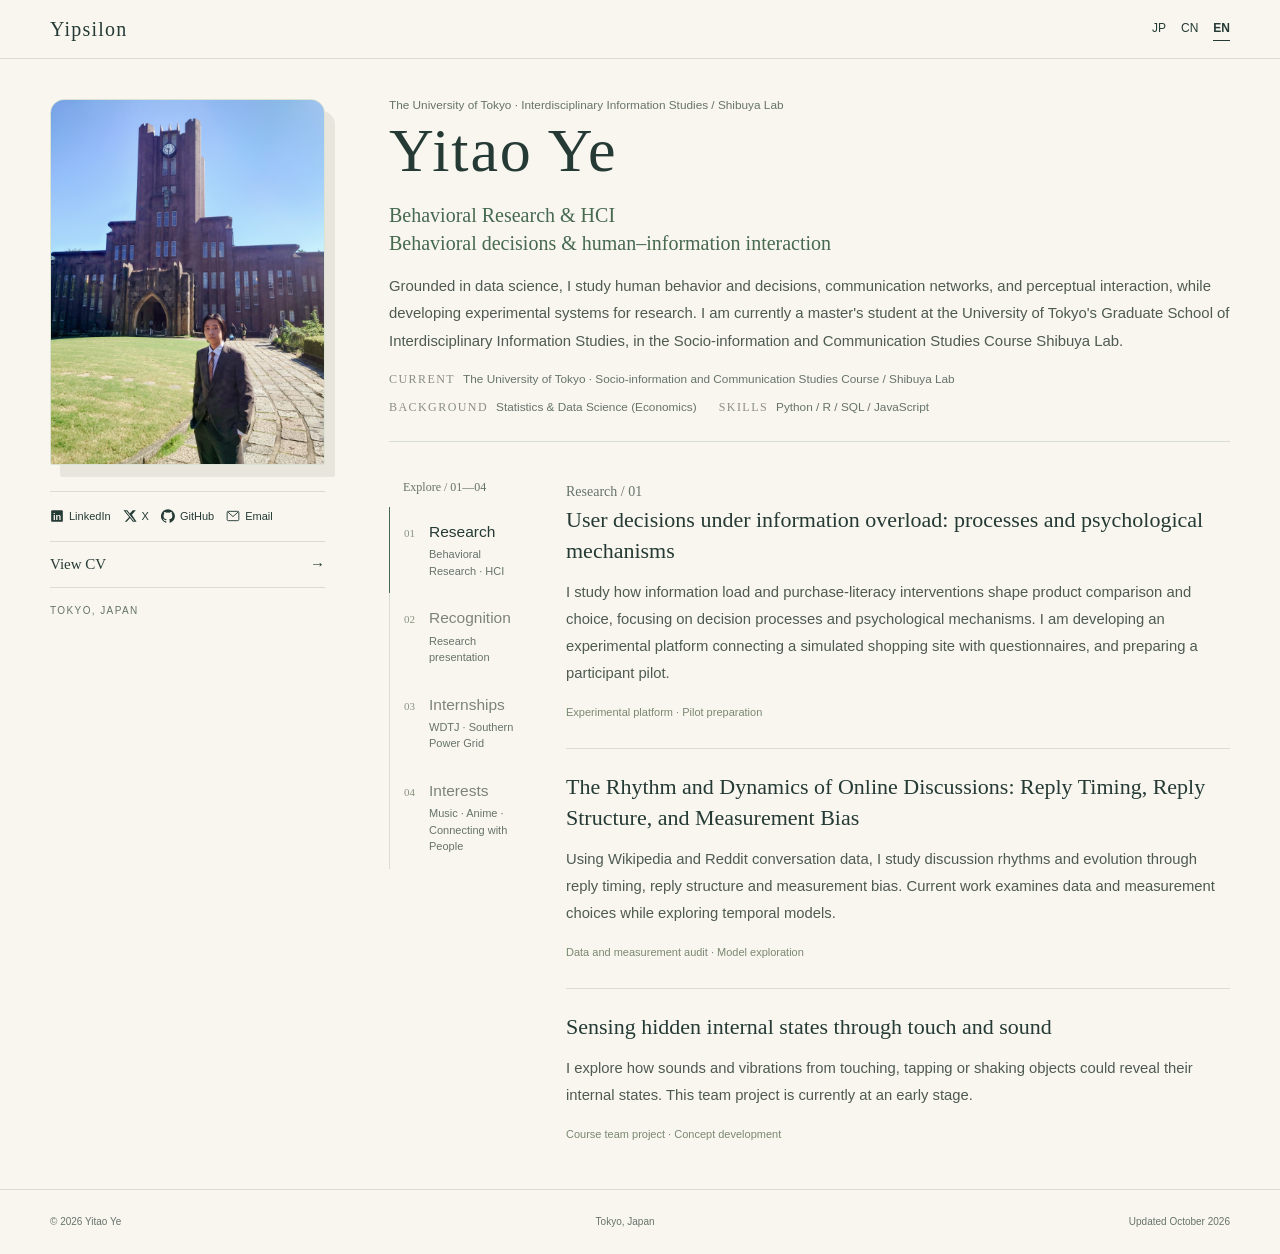
==== en/index.html @ 1a4f1b8d "Publish multilingual personal homepage and web CV" ====
<!doctype html>
<html lang="en"><head><meta charset="utf-8"><meta name="viewport" content="width=device-width,initial-scale=1"><title>Yitao Ye | The University of Tokyo | Behavioral Research &amp; HCI</title><meta name="description" content="Yitao Ye is a graduate student at the University of Tokyo, studying behavior and decisions, communication networks, and perceptual interaction through data science and experimental systems."><meta name="theme-color" content="#f8f6ef"><meta property="og:title" content="Yitao Ye | The University of Tokyo | Behavioral Research &amp; HCI"><meta property="og:description" content="Yitao Ye is a graduate student at the University of Tokyo, studying behavior and decisions, communication networks, and perceptual interaction through data science and experimental systems."><meta property="og:type" content="website"><link rel="icon" href="../favicon.svg" type="image/svg+xml"><link rel="stylesheet" href="../styles.css"><link rel="alternate" hreflang="ja" href="../ja/"><link rel="alternate" hreflang="zh-CN" href="../zh/"><link rel="alternate" hreflang="en" href="../en/"></head><body><a class="skip" href="#main">Skip to content</a><header><div class="wrap topbar"><a class="brand" aria-label="Yipsilon" href="./">Yipsilon</a><nav class="nav" aria-label="Navigation"><a href="#research">Research</a><a href="#experience">Experience</a><a href="#about">About</a><a href="#contact">Contact</a></nav><nav class="langs" aria-label="Language"><a href="../ja/" lang="ja" data-language="ja">JP</a><a href="../zh/" lang="zh-CN" data-language="zh">CN</a><a href="../en/" lang="en" data-language="en" aria-current="page">EN</a></nav></div></header><main id="main" class="wrap profile-layout">
      <aside class="profile-side"><div class="profile-art profile-photo"><a href="../portrait.jpg"><img src="../portrait.jpg" alt="Portrait of Yitao Ye" width="3024" height="4032" fetchpriority="high"></a></div><div class="social-links" id="contact"><a href="https://www.linkedin.com/in/yitao-ye-24138a41a/" aria-label="LinkedIn" target="_blank" rel="noopener noreferrer"><svg viewBox="0 0 24 24" aria-hidden="true"><rect x="2" y="2" width="20" height="20" rx="2" fill="currentColor"/><text x="5" y="18" fill="var(--paper)" font-family="Arial,sans-serif" font-weight="700" font-size="16">in</text></svg><span>LinkedIn</span></a><a href="https://x.com/Yipsilon2887" aria-label="X" target="_blank" rel="noopener noreferrer"><svg viewBox="0 0 24 24" aria-hidden="true"><path fill="currentColor" d="M18.9 2H22l-6.8 7.8L23.2 22h-6.3l-4.9-6.5L6.3 22H3.2l7.3-8.4L.8 2h6.5l4.4 5.8L16.8 2h2.1ZM17.8 20h1.8L6.3 4H4.4l13.4 16Z"/></svg><span>X</span></a><a href="https://github.com/yipsilon2887" aria-label="GitHub" target="_blank" rel="noopener noreferrer"><svg viewBox="0 0 24 24" aria-hidden="true"><path fill="currentColor" d="M12 .3a12 12 0 0 0-3.8 23.4c.6.1.8-.3.8-.6v-2.3c-3.4.7-4.1-1.4-4.1-1.4-.5-1.4-1.3-1.8-1.3-1.8-1.1-.7.1-.7.1-.7 1.2.1 1.8 1.3 1.8 1.3 1 1.8 2.8 1.3 3.5 1 .1-.8.4-1.3.8-1.6-2.7-.3-5.5-1.4-5.5-6a4.7 4.7 0 0 1 1.2-3.2c-.1-.3-.5-1.6.1-3.2 0 0 1-.3 3.3 1.2a11.4 11.4 0 0 1 6 0c2.3-1.5 3.3-1.2 3.3-1.2.6 1.6.2 2.9.1 3.2a4.7 4.7 0 0 1 1.2 3.2c0 4.6-2.8 5.7-5.5 6 .4.4.8 1.1.8 2.2v3.3c0 .3.2.7.8.6A12 12 0 0 0 12 .3Z"/></svg><span>GitHub</span></a><a href="mailto:yipsilon2887@outlook.com" aria-label="Email"><svg viewBox="0 0 24 24" aria-hidden="true"><g fill="none" stroke="currentColor" stroke-width="1.6" stroke-linejoin="round"><rect x="2" y="4" width="20" height="16" rx="2"/><path d="m3 5 9 8 9-8"/></g></svg><span>Email</span></a></div><a class="side-cv" href="cv/">View CV <span aria-hidden="true">&#8594;</span></a><p class="location">TOKYO, JAPAN</p></aside>
      <div class="profile-main"><section class="intro"><p class="affiliation">The University of Tokyo · Interdisciplinary Information Studies / Shibuya Lab</p><h1 aria-label="Yitao Ye">Yitao Ye</h1><h2>Behavioral Research &amp; HCI<br>Behavioral decisions &amp; human–information interaction</h2><p class="bio">Grounded in data science, I study human behavior and decisions, communication networks, and perceptual interaction, while developing experimental systems for research. I am currently a master&#x27;s student at the University of Tokyo&#x27;s Graduate School of Interdisciplinary Information Studies, in the Socio-information and Communication Studies Course Shibuya Lab.</p><div class="identity-strip"><div><span class="label">CURRENT</span><p>The University of Tokyo · Socio-information and Communication Studies Course / Shibuya Lab</p></div><div><span class="label">BACKGROUND</span><p>Statistics &amp; Data Science (Economics)</p></div><div><span class="label">SKILLS</span><p>Python / R / SQL / JavaScript</p></div></div></section>
      <div class="topic-layout"><nav class="topic-nav" aria-label="Explore / 01—04"><p>Explore / 01—04</p><div role="tablist" aria-label="Explore / 01—04"><a role="tab" id="tab-research" aria-controls="research" aria-selected="true" href="#research"><span class="tab-no">01</span><span><strong>Research</strong><small>Behavioral Research · HCI</small></span></a><a role="tab" id="tab-recognition" aria-controls="recognition" aria-selected="false" href="#recognition"><span class="tab-no">02</span><span><strong>Recognition</strong><small>Research presentation</small></span></a><a role="tab" id="tab-experience" aria-controls="experience" aria-selected="false" href="#experience"><span class="tab-no">03</span><span><strong>Internships</strong><small>WDTJ · Southern Power Grid</small></span></a><a role="tab" id="tab-about" aria-controls="about" aria-selected="false" href="#about"><span class="tab-no">04</span><span><strong>Interests</strong><small>Music · Anime · Connecting with People</small></span></a></div></nav><div class="panels">
      <section class="topic-panel" id="research" role="tabpanel" aria-labelledby="tab-research"><span class="eyebrow">Research / 01</span><article class="project" id="web-track"><h3>User decisions under information overload: processes and psychological mechanisms</h3><p>I study how information load and purchase-literacy interventions shape product comparison and choice, focusing on decision processes and psychological mechanisms. I am developing an experimental platform connecting a simulated shopping site with questionnaires, and preparing a participant pilot.</p><span class="status">Experimental platform · Pilot preparation</span></article><article class="project" id="sociophysics"><h3>The Rhythm and Dynamics of Online Discussions: Reply Timing, Reply Structure, and Measurement Bias</h3><p>Using Wikipedia and Reddit conversation data, I study discussion rhythms and evolution through reply timing, reply structure and measurement bias. Current work examines data and measurement choices while exploring temporal models.</p><span class="status">Data and measurement audit · Model exploration</span></article><article class="project" id="human-augmentation"><h3>Sensing hidden internal states through touch and sound</h3><p>I explore how sounds and vibrations from touching, tapping or shaking objects could reveal their internal states. This team project is currently at an early stage.</p><span class="status">Course team project · Concept development</span></article></section>
      <section class="topic-panel" id="recognition" role="tabpanel" aria-labelledby="tab-recognition"><span class="eyebrow">Presentation &amp; recognition / 02</span><h2>13 September 2026 · 社会情報学会 Research Presentation Excellence Award</h2><p>Oral presentation: “Information overload and purchase literacy in online shopping environments: a review of prior research focusing on attention allocation.”</p></section>
      <section class="topic-panel" id="experience" role="tabpanel" aria-labelledby="tab-experience"><span class="eyebrow">Internships / 03</span><h2>Internships</h2><article class="internship"><span class="date">2026.08</span><div><h3>Western Digital Technologies Japan</h3><p>Five-day internship · Software course</p></div></article><article class="internship"><span class="date">2024.10 — 2025.01</span><div><h3>China Southern Power Grid</h3><p>Data Analyst Intern</p></div></article></section>
      <section class="topic-panel" id="about" role="tabpanel" aria-labelledby="tab-about"><span class="eyebrow">Interests / 04</span><h2>Music, anime culture &amp; everyday exploration</h2><ul><li>Music: Showa-era popular songs, J-pop, City pop and anime songs (Anisong)</li><li>Artists: Hikaru Utada, Nana Mizuki, LiSA, Yukari Tamura, Yuki Nakashima, Inori Minase, Eir Aoi, May&#x27;n, East Of Eden and BanG Dream!</li><li>Other interests: digital gadgets, anime, games, robot, voice actors, information-rich</li><li>Everyday activities: anime pilgrimages, stamp rallies and anime-related events</li><li>Skills: swimming (China&#x27;s national Level 3 athlete standard) and calligraphy</li><li>Clubs: UTokyo Reading Drama Club; former vice president of Jinan University Japanese Culture Club</li><li>Languages: Mandarin &amp; Cantonese (native) / Japanese JLPT N1 / English CEFR B2</li></ul></section>
      </div></div></div>
    </main><footer><div class="wrap footer-inner"><span>&copy; 2026 Yitao Ye</span><span>Tokyo, Japan</span><span>Updated October 2026</span></div></footer><script type="application/json" id="language-pages">{"ja/":"\u003c!doctype html>\n\u003chtml lang=\"ja\">\u003chead>\u003cmeta charset=\"utf-8\">\u003cmeta name=\"viewport\" content=\"width=device-width,initial-scale=1\">\u003ctitle>叶毅陶 | 東京大学 | 行動研究・HCI\u003c/title>\u003cmeta name=\"description\" content=\"叶毅陶の個人サイト。東京大学大学院で、データサイエンスを基盤に行動・意思決定、コミュニケーションのネットワーク、知覚とインタラクションを研究しています。\">\u003cmeta name=\"theme-color\" content=\"#f8f6ef\">\u003cmeta property=\"og:title\" content=\"叶毅陶 | 東京大学 | 行動研究・HCI\">\u003cmeta property=\"og:description\" content=\"叶毅陶の個人サイト。東京大学大学院で、データサイエンスを基盤に行動・意思決定、コミュニケーションのネットワーク、知覚とインタラクションを研究しています。\">\u003cmeta property=\"og:type\" content=\"website\">\u003clink rel=\"icon\" href=\"../favicon.svg\" type=\"image/svg+xml\">\u003clink rel=\"stylesheet\" href=\"../styles.css\">\u003clink rel=\"alternate\" hreflang=\"ja\" href=\"../ja/\">\u003clink rel=\"alternate\" hreflang=\"zh-CN\" href=\"../zh/\">\u003clink rel=\"alternate\" hreflang=\"en\" href=\"../en/\">\u003c/head>\u003cbody>\u003ca class=\"skip\" href=\"#main\">本文へ\u003c/a>\u003cheader>\u003cdiv class=\"wrap topbar\">\u003ca class=\"brand\" aria-label=\"イプシロン\" href=\"./\">イプシロン\u003c/a>\u003cnav class=\"nav\" aria-label=\"Navigation\">\u003ca href=\"#research\">研究\u003c/a>\u003ca href=\"#experience\">経験\u003c/a>\u003ca href=\"#about\">私について\u003c/a>\u003ca href=\"#contact\">連絡\u003c/a>\u003c/nav>\u003cnav class=\"langs\" aria-label=\"Language\">\u003ca href=\"../ja/\" lang=\"ja\" data-language=\"ja\" aria-current=\"page\">JP\u003c/a>\u003ca href=\"../zh/\" lang=\"zh-CN\" data-language=\"zh\">CN\u003c/a>\u003ca href=\"../en/\" lang=\"en\" data-language=\"en\">EN\u003c/a>\u003c/nav>\u003c/div>\u003c/header>\u003cmain id=\"main\" class=\"wrap profile-layout\">\n      \u003caside class=\"profile-side\">\u003cdiv class=\"profile-art profile-photo\">\u003ca href=\"../portrait.jpg\">\u003cimg src=\"../portrait.jpg\" alt=\"叶毅陶の写真\" width=\"3024\" height=\"4032\" fetchpriority=\"high\">\u003c/a>\u003c/div>\u003cdiv class=\"social-links\" id=\"contact\">\u003ca href=\"https://www.linkedin.com/in/yitao-ye-24138a41a/\" aria-label=\"LinkedIn\" target=\"_blank\" rel=\"noopener noreferrer\">\u003csvg viewBox=\"0 0 24 24\" aria-hidden=\"true\">\u003crect x=\"2\" y=\"2\" width=\"20\" height=\"20\" rx=\"2\" fill=\"currentColor\"/>\u003ctext x=\"5\" y=\"18\" fill=\"var(--paper)\" font-family=\"Arial,sans-serif\" font-weight=\"700\" font-size=\"16\">in\u003c/text>\u003c/svg>\u003cspan>LinkedIn\u003c/span>\u003c/a>\u003ca href=\"https://x.com/Yipsilon2887\" aria-label=\"X\" target=\"_blank\" rel=\"noopener noreferrer\">\u003csvg viewBox=\"0 0 24 24\" aria-hidden=\"true\">\u003cpath fill=\"currentColor\" d=\"M18.9 2H22l-6.8 7.8L23.2 22h-6.3l-4.9-6.5L6.3 22H3.2l7.3-8.4L.8 2h6.5l4.4 5.8L16.8 2h2.1ZM17.8 20h1.8L6.3 4H4.4l13.4 16Z\"/>\u003c/svg>\u003cspan>X\u003c/span>\u003c/a>\u003ca href=\"https://github.com/yipsilon2887\" aria-label=\"GitHub\" target=\"_blank\" rel=\"noopener noreferrer\">\u003csvg viewBox=\"0 0 24 24\" aria-hidden=\"true\">\u003cpath fill=\"currentColor\" d=\"M12 .3a12 12 0 0 0-3.8 23.4c.6.1.8-.3.8-.6v-2.3c-3.4.7-4.1-1.4-4.1-1.4-.5-1.4-1.3-1.8-1.3-1.8-1.1-.7.1-.7.1-.7 1.2.1 1.8 1.3 1.8 1.3 1 1.8 2.8 1.3 3.5 1 .1-.8.4-1.3.8-1.6-2.7-.3-5.5-1.4-5.5-6a4.7 4.7 0 0 1 1.2-3.2c-.1-.3-.5-1.6.1-3.2 0 0 1-.3 3.3 1.2a11.4 11.4 0 0 1 6 0c2.3-1.5 3.3-1.2 3.3-1.2.6 1.6.2 2.9.1 3.2a4.7 4.7 0 0 1 1.2 3.2c0 4.6-2.8 5.7-5.5 6 .4.4.8 1.1.8 2.2v3.3c0 .3.2.7.8.6A12 12 0 0 0 12 .3Z\"/>\u003c/svg>\u003cspan>GitHub\u003c/span>\u003c/a>\u003ca href=\"mailto:yipsilon2887@outlook.com\" aria-label=\"メール\">\u003csvg viewBox=\"0 0 24 24\" aria-hidden=\"true\">\u003cg fill=\"none\" stroke=\"currentColor\" stroke-width=\"1.6\" stroke-linejoin=\"round\">\u003crect x=\"2\" y=\"4\" width=\"20\" height=\"16\" rx=\"2\"/>\u003cpath d=\"m3 5 9 8 9-8\"/>\u003c/g>\u003c/svg>\u003cspan>メール\u003c/span>\u003c/a>\u003c/div>\u003ca class=\"side-cv\" href=\"cv/\">経歴を見る \u003cspan aria-hidden=\"true\">&#8594;\u003c/span>\u003c/a>\u003cp class=\"location\">TOKYO, JAPAN\u003c/p>\u003c/aside>\n      \u003cdiv class=\"profile-main\">\u003csection class=\"intro\">\u003cp class=\"affiliation\">東京大学 学際情報学専攻 / 澁谷研究室\u003c/p>\u003ch1 aria-label=\"叶毅陶\">\u003cspan>叶\u003c/span>\u003cspan class=\"name-given\">毅陶\u003c/span>\u003c/h1>\u003ch2>行動研究・HCI\u003cbr>意思決定・人と情報のインタラクション\u003c/h2>\u003cp class=\"bio\">データサイエンスを基盤に、人の行動と意思決定、コミュニケーションのネットワーク、知覚とインタラクションを研究し、実験システムの開発にも取り組んでいます。現在は東京大学大学院学際情報学府の修士課程で、社会情報学コース・澁谷研究室に所属しています。\u003c/p>\u003cdiv class=\"identity-strip\">\u003cdiv>\u003cspan class=\"label\">現在\u003c/span>\u003cp>東京大学大学院 · 社会情報学コース / 澁谷研究室\u003c/p>\u003c/div>\u003cdiv>\u003cspan class=\"label\">専門\u003c/span>\u003cp>統計・データサイエンス（経済分野）\u003c/p>\u003c/div>\u003cdiv>\u003cspan class=\"label\">スキル\u003c/span>\u003cp>Python / R / SQL / JavaScript\u003c/p>\u003c/div>\u003c/div>\u003c/section>\n      \u003cdiv class=\"topic-layout\">\u003cnav class=\"topic-nav\" aria-label=\"主な内容 / 01—04\">\u003cp>主な内容 / 01—04\u003c/p>\u003cdiv role=\"tablist\" aria-label=\"主な内容 / 01—04\">\u003ca role=\"tab\" id=\"tab-research\" aria-controls=\"research\" aria-selected=\"true\" href=\"#research\">\u003cspan class=\"tab-no\">01\u003c/span>\u003cspan>\u003cstrong>研究\u003c/strong>\u003csmall>行動研究・HCI\u003c/small>\u003c/span>\u003c/a>\u003ca role=\"tab\" id=\"tab-recognition\" aria-controls=\"recognition\" aria-selected=\"false\" href=\"#recognition\">\u003cspan class=\"tab-no\">02\u003c/span>\u003cspan>\u003cstrong>発表・受賞\u003c/strong>\u003csmall>社会情報学会\u003c/small>\u003c/span>\u003c/a>\u003ca role=\"tab\" id=\"tab-experience\" aria-controls=\"experience\" aria-selected=\"false\" href=\"#experience\">\u003cspan class=\"tab-no\">03\u003c/span>\u003cspan>\u003cstrong>インターン\u003c/strong>\u003csmall>WDTJ・南方電網\u003c/small>\u003c/span>\u003c/a>\u003ca role=\"tab\" id=\"tab-about\" aria-controls=\"about\" aria-selected=\"false\" href=\"#about\">\u003cspan class=\"tab-no\">04\u003c/span>\u003cspan>\u003cstrong>趣味・関心\u003c/strong>\u003csmall>音楽・アニメ・人とのつながり\u003c/small>\u003c/span>\u003c/a>\u003c/div>\u003c/nav>\u003cdiv class=\"panels\">\n      \u003csection class=\"topic-panel\" id=\"research\" role=\"tabpanel\" aria-labelledby=\"tab-research\">\u003cspan class=\"eyebrow\">研究 / 01\u003c/span>\u003carticle class=\"project\" id=\"web-track\">\u003ch3>情報過負荷下のユーザーの意思決定と心理メカニズム\u003c/h3>\u003cp>情報量と購買リテラシーへの介入が、商品の比較・選択にどう関わるかを、意思決定過程と心理メカニズムに着目して研究しています。模擬ECサイトと質問紙をつないだ実験環境を開発し、パイロット実験を準備中です。\u003c/p>\u003cspan class=\"status\">実験システム構築・パイロット準備\u003c/span>\u003c/article>\u003carticle class=\"project\" id=\"sociophysics\">\u003ch3>オンライン議論のリズムと展開：返信時間・構造・測定バイアス\u003c/h3>\u003cp>WikipediaやRedditの対話データを用い、返信タイミング、返信構造、測定バイアスからオンライン議論のリズムと展開を調べています。データと測定方法を検証しながら、時間モデルを探索しています。\u003c/p>\u003cspan class=\"status\">データ・測定検証／モデル探索\u003c/span>\u003c/article>\u003carticle class=\"project\" id=\"human-augmentation\">\u003ch3>触覚と聴覚で捉える、見えない内部状態\u003c/h3>\u003cp>触れる、たたく、揺らすことで生じる音や振動から、物体の内部状態を知覚する方法を考えています。チームプロジェクトとして、現在は初期段階にあります。\u003c/p>\u003cspan class=\"status\">授業プロジェクト・構想段階\u003c/span>\u003c/article>\u003c/section>\n      \u003csection class=\"topic-panel\" id=\"recognition\" role=\"tabpanel\" aria-labelledby=\"tab-recognition\">\u003cspan class=\"eyebrow\">発表・受賞 / 02\u003c/span>\u003ch2>2026年9月13日 · 社会情報学会 研究発表優秀賞\u003c/h2>\u003cp>「オンライン購買環境における情報過負荷と購買識別力：注意配分過程に着目した先行研究レビュー」— 口頭発表\u003c/p>\u003c/section>\n      \u003csection class=\"topic-panel\" id=\"experience\" role=\"tabpanel\" aria-labelledby=\"tab-experience\">\u003cspan class=\"eyebrow\">インターンシップ / 03\u003c/span>\u003ch2>インターンシップ\u003c/h2>\u003carticle class=\"internship\">\u003cspan class=\"date\">2026.08\u003c/span>\u003cdiv>\u003ch3>Western Digital Technologies Japan\u003c/h3>\u003cp>5日間インターンシップ · ソフトウェアコース\u003c/p>\u003c/div>\u003c/article>\u003carticle class=\"internship\">\u003cspan class=\"date\">2024.10 — 2025.01\u003c/span>\u003cdiv>\u003ch3>中国南方電網\u003c/h3>\u003cp>データ分析インターン\u003c/p>\u003c/div>\u003c/article>\u003c/section>\n      \u003csection class=\"topic-panel\" id=\"about\" role=\"tabpanel\" aria-labelledby=\"tab-about\">\u003cspan class=\"eyebrow\">趣味・関心 / 04\u003c/span>\u003ch2>音楽・サブカルチャー・日々の探索\u003c/h2>\u003cul>\u003cli>好きな音楽：昭和歌謡、J-POP、City Pop、アニソン\u003c/li>\u003cli>アーティスト：宇多田ヒカル、水樹奈々、LiSA、田村ゆかり、中島由貴、水瀬いのり、藍井エイル、May&#x27;n、East Of Eden、BanG Dream!\u003c/li>\u003cli>その他の関心：ガジェット、アニメ、ゲーム、ロボット、声優、情報強者、ニュース\u003c/li>\u003cli>日々の楽しみ：聖地巡礼、スタンプラリー、アニメ関連イベント\u003c/li>\u003cli>特技：水泳（泳力検定1級相当）、書道\u003c/li>\u003cli>サークル：東京大学朗読劇研究会 ／ 暨南大学日本語サークル 元副会長\u003c/li>\u003cli>語学：中国語・広東語（母語）／ 日本語 JLPT N1 ／ 英語 CEFR B2\u003c/li>\u003c/ul>\u003c/section>\n      \u003c/div>\u003c/div>\u003c/div>\n    \u003c/main>\u003cfooter>\u003cdiv class=\"wrap footer-inner\">\u003cspan>&copy; 2026 叶毅陶\u003c/span>\u003cspan>Tokyo, Japan\u003c/span>\u003cspan>更新：2026年10月\u003c/span>\u003c/div>\u003c/footer>\u003cscript src=\"../site.js\" defer>\u003c/script>\u003c/body>\u003c/html>","zh/":"\u003c!doctype html>\n\u003chtml lang=\"zh-CN\">\u003chead>\u003cmeta charset=\"utf-8\">\u003cmeta name=\"viewport\" content=\"width=device-width,initial-scale=1\">\u003ctitle>叶毅陶 | 东京大学 | 行为研究与HCI\u003c/title>\u003cmeta name=\"description\" content=\"叶毅陶的个人主页：东京大学研究生，以数据科学为基础，关注行为决策、交流网络与感知交互，兼具实验系统和软件开发经历。\">\u003cmeta name=\"theme-color\" content=\"#f8f6ef\">\u003cmeta property=\"og:title\" content=\"叶毅陶 | 东京大学 | 行为研究与HCI\">\u003cmeta property=\"og:description\" content=\"叶毅陶的个人主页：东京大学研究生，以数据科学为基础，关注行为决策、交流网络与感知交互，兼具实验系统和软件开发经历。\">\u003cmeta property=\"og:type\" content=\"website\">\u003clink rel=\"icon\" href=\"../favicon.svg\" type=\"image/svg+xml\">\u003clink rel=\"stylesheet\" href=\"../styles.css\">\u003clink rel=\"alternate\" hreflang=\"ja\" href=\"../ja/\">\u003clink rel=\"alternate\" hreflang=\"zh-CN\" href=\"../zh/\">\u003clink rel=\"alternate\" hreflang=\"en\" href=\"../en/\">\u003c/head>\u003cbody>\u003ca class=\"skip\" href=\"#main\">跳至正文\u003c/a>\u003cheader>\u003cdiv class=\"wrap topbar\">\u003ca class=\"brand\" aria-label=\"Yipsilon\" href=\"./\">Yipsilon\u003c/a>\u003cnav class=\"nav\" aria-label=\"Navigation\">\u003ca href=\"#research\">研究\u003c/a>\u003ca href=\"#experience\">经历\u003c/a>\u003ca href=\"#about\">关于我\u003c/a>\u003ca href=\"#contact\">联系\u003c/a>\u003c/nav>\u003cnav class=\"langs\" aria-label=\"Language\">\u003ca href=\"../ja/\" lang=\"ja\" data-language=\"ja\">JP\u003c/a>\u003ca href=\"../zh/\" lang=\"zh-CN\" data-language=\"zh\" aria-current=\"page\">CN\u003c/a>\u003ca href=\"../en/\" lang=\"en\" data-language=\"en\">EN\u003c/a>\u003c/nav>\u003c/div>\u003c/header>\u003cmain id=\"main\" class=\"wrap profile-layout\">\n      \u003caside class=\"profile-side\">\u003cdiv class=\"profile-art profile-photo\">\u003ca href=\"../portrait.jpg\">\u003cimg src=\"../portrait.jpg\" alt=\"叶毅陶的照片\" width=\"3024\" height=\"4032\" fetchpriority=\"high\">\u003c/a>\u003c/div>\u003cdiv class=\"social-links\" id=\"contact\">\u003ca href=\"https://www.linkedin.com/in/yitao-ye-24138a41a/\" aria-label=\"LinkedIn\" target=\"_blank\" rel=\"noopener noreferrer\">\u003csvg viewBox=\"0 0 24 24\" aria-hidden=\"true\">\u003crect x=\"2\" y=\"2\" width=\"20\" height=\"20\" rx=\"2\" fill=\"currentColor\"/>\u003ctext x=\"5\" y=\"18\" fill=\"var(--paper)\" font-family=\"Arial,sans-serif\" font-weight=\"700\" font-size=\"16\">in\u003c/text>\u003c/svg>\u003cspan>LinkedIn\u003c/span>\u003c/a>\u003ca href=\"https://x.com/Yipsilon2887\" aria-label=\"X\" target=\"_blank\" rel=\"noopener noreferrer\">\u003csvg viewBox=\"0 0 24 24\" aria-hidden=\"true\">\u003cpath fill=\"currentColor\" d=\"M18.9 2H22l-6.8 7.8L23.2 22h-6.3l-4.9-6.5L6.3 22H3.2l7.3-8.4L.8 2h6.5l4.4 5.8L16.8 2h2.1ZM17.8 20h1.8L6.3 4H4.4l13.4 16Z\"/>\u003c/svg>\u003cspan>X\u003c/span>\u003c/a>\u003ca href=\"https://github.com/yipsilon2887\" aria-label=\"GitHub\" target=\"_blank\" rel=\"noopener noreferrer\">\u003csvg viewBox=\"0 0 24 24\" aria-hidden=\"true\">\u003cpath fill=\"currentColor\" d=\"M12 .3a12 12 0 0 0-3.8 23.4c.6.1.8-.3.8-.6v-2.3c-3.4.7-4.1-1.4-4.1-1.4-.5-1.4-1.3-1.8-1.3-1.8-1.1-.7.1-.7.1-.7 1.2.1 1.8 1.3 1.8 1.3 1 1.8 2.8 1.3 3.5 1 .1-.8.4-1.3.8-1.6-2.7-.3-5.5-1.4-5.5-6a4.7 4.7 0 0 1 1.2-3.2c-.1-.3-.5-1.6.1-3.2 0 0 1-.3 3.3 1.2a11.4 11.4 0 0 1 6 0c2.3-1.5 3.3-1.2 3.3-1.2.6 1.6.2 2.9.1 3.2a4.7 4.7 0 0 1 1.2 3.2c0 4.6-2.8 5.7-5.5 6 .4.4.8 1.1.8 2.2v3.3c0 .3.2.7.8.6A12 12 0 0 0 12 .3Z\"/>\u003c/svg>\u003cspan>GitHub\u003c/span>\u003c/a>\u003ca href=\"mailto:yipsilon2887@outlook.com\" aria-label=\"邮箱\">\u003csvg viewBox=\"0 0 24 24\" aria-hidden=\"true\">\u003cg fill=\"none\" stroke=\"currentColor\" stroke-width=\"1.6\" stroke-linejoin=\"round\">\u003crect x=\"2\" y=\"4\" width=\"20\" height=\"16\" rx=\"2\"/>\u003cpath d=\"m3 5 9 8 9-8\"/>\u003c/g>\u003c/svg>\u003cspan>邮箱\u003c/span>\u003c/a>\u003c/div>\u003ca class=\"side-cv\" href=\"cv/\">查看履历 \u003cspan aria-hidden=\"true\">&#8594;\u003c/span>\u003c/a>\u003cp class=\"location\">TOKYO, JAPAN\u003c/p>\u003c/aside>\n      \u003cdiv class=\"profile-main\">\u003csection class=\"intro\">\u003cp class=\"affiliation\">东京大学 学际情报学专攻 / 澁谷研究室\u003c/p>\u003ch1 aria-label=\"叶毅陶\">\u003cspan>叶\u003c/span>\u003cspan class=\"name-given\">毅陶\u003c/span>\u003c/h1>\u003ch2>行为研究・HCI\u003cbr>行为决策&amp;人与信息的交互\u003c/h2>\u003cp class=\"bio\">以数据科学为基础，关注人的行为与决策、交流网络及感知交互，并开发用于研究的实验系统。目前在东京大学大学院学际情报学府攻读硕士，所属社会情报学课程澁谷研究室。\u003c/p>\u003cdiv class=\"identity-strip\">\u003cdiv>\u003cspan class=\"label\">目前\u003c/span>\u003cp>东京大学大学院 · 社会情报学课程 / 澁谷研究室\u003c/p>\u003c/div>\u003cdiv>\u003cspan class=\"label\">背景\u003c/span>\u003cp>统计与数据科学（经济领域）\u003c/p>\u003c/div>\u003cdiv>\u003cspan class=\"label\">技能\u003c/span>\u003cp>Python / R / SQL / JavaScript\u003c/p>\u003c/div>\u003c/div>\u003c/section>\n      \u003cdiv class=\"topic-layout\">\u003cnav class=\"topic-nav\" aria-label=\"主要内容 / 01—04\">\u003cp>主要内容 / 01—04\u003c/p>\u003cdiv role=\"tablist\" aria-label=\"主要内容 / 01—04\">\u003ca role=\"tab\" id=\"tab-research\" aria-controls=\"research\" aria-selected=\"true\" href=\"#research\">\u003cspan class=\"tab-no\">01\u003c/span>\u003cspan>\u003cstrong>研究\u003c/strong>\u003csmall>行为研究・HCI\u003c/small>\u003c/span>\u003c/a>\u003ca role=\"tab\" id=\"tab-recognition\" aria-controls=\"recognition\" aria-selected=\"false\" href=\"#recognition\">\u003cspan class=\"tab-no\">02\u003c/span>\u003cspan>\u003cstrong>发表与荣誉\u003c/strong>\u003csmall>社会情報学会\u003c/small>\u003c/span>\u003c/a>\u003ca role=\"tab\" id=\"tab-experience\" aria-controls=\"experience\" aria-selected=\"false\" href=\"#experience\">\u003cspan class=\"tab-no\">03\u003c/span>\u003cspan>\u003cstrong>实习经历\u003c/strong>\u003csmall>西部数据・南方电网\u003c/small>\u003c/span>\u003c/a>\u003ca role=\"tab\" id=\"tab-about\" aria-controls=\"about\" aria-selected=\"false\" href=\"#about\">\u003cspan class=\"tab-no\">04\u003c/span>\u003cspan>\u003cstrong>兴趣爱好\u003c/strong>\u003csmall>音乐・动画・人与人的联系\u003c/small>\u003c/span>\u003c/a>\u003c/div>\u003c/nav>\u003cdiv class=\"panels\">\n      \u003csection class=\"topic-panel\" id=\"research\" role=\"tabpanel\" aria-labelledby=\"tab-research\">\u003cspan class=\"eyebrow\">研究 / 01\u003c/span>\u003carticle class=\"project\" id=\"web-track\">\u003ch3>信息过载下的用户决策：行为过程与心理机制\u003c/h3>\u003cp>研究信息量与购买素养干预如何影响商品比较和选择，关注决策过程及其心理机制。正在开发连接模拟电商与问卷的实验平台，并准备真人预实验。\u003c/p>\u003cspan class=\"status\">实验平台开发 · 预实验准备\u003c/span>\u003c/article>\u003carticle class=\"project\" id=\"sociophysics\">\u003ch3>网络讨论的互动节奏与演化：回复时间、回复结构及其测量偏差\u003c/h3>\u003cp>利用 Wikipedia 与 Reddit 对话数据，从回复时间、回复结构与测量偏差切入，研究网络讨论的互动节奏与演化。当前核查数据与测量方法，并探索时间模型。\u003c/p>\u003cspan class=\"status\">数据与测量核查 · 模型探索\u003c/span>\u003c/article>\u003carticle class=\"project\" id=\"human-augmentation\">\u003ch3>以触觉与听觉感知不可见的内部状态\u003c/h3>\u003cp>探索通过触摸、轻敲和摇晃产生的声音与振动感知物体内部状态。作为团队项目，目前处于初期阶段。\u003c/p>\u003cspan class=\"status\">课程团队项目 · 构想阶段\u003c/span>\u003c/article>\u003c/section>\n      \u003csection class=\"topic-panel\" id=\"recognition\" role=\"tabpanel\" aria-labelledby=\"tab-recognition\">\u003cspan class=\"eyebrow\">发表与荣誉 / 02\u003c/span>\u003ch2>2026年9月13日 · 社会情報学会「研究発表優秀賞」\u003c/h2>\u003cp>「オンライン購買環境における情報過負荷と購買識別力：注意配分過程に着目した先行研究レビュー」— 口头发表。\u003c/p>\u003c/section>\n      \u003csection class=\"topic-panel\" id=\"experience\" role=\"tabpanel\" aria-labelledby=\"tab-experience\">\u003cspan class=\"eyebrow\">实习经历 / 03\u003c/span>\u003ch2>实习经历\u003c/h2>\u003carticle class=\"internship\">\u003cspan class=\"date\">2026.08\u003c/span>\u003cdiv>\u003ch3>Western Digital Technologies Japan\u003c/h3>\u003cp>5日实习 · 软件方向\u003c/p>\u003c/div>\u003c/article>\u003carticle class=\"internship\">\u003cspan class=\"date\">2024.10 — 2025.01\u003c/span>\u003cdiv>\u003ch3>中国南方电网\u003c/h3>\u003cp>数据分析实习\u003c/p>\u003c/div>\u003c/article>\u003c/section>\n      \u003csection class=\"topic-panel\" id=\"about\" role=\"tabpanel\" aria-labelledby=\"tab-about\">\u003cspan class=\"eyebrow\">兴趣与日常 / 04\u003c/span>\u003ch2>音乐、二次元与日常探索\u003c/h2>\u003cul>\u003cli>音乐流派：昭和歌谣、J-pop、City pop、动画歌曲\u003c/li>\u003cli>音乐人：宇多田ヒカル、水樹奈々、LiSA、田村ゆかり、中島由貴、水瀬いのり、藍井エイル、May&#x27;n、East Of Eden、BanG Dream!\u003c/li>\u003cli>其他兴趣：数码设备、动画、游戏、机器人、声优，新闻，情报强者\u003c/li>\u003cli>日常活动：圣地巡礼、集章活动、动画相关活动\u003c/li>\u003cli>特长：游泳（中国国家三级运动员水平）、书法\u003c/li>\u003cli>社团：东京大学朗读剧研究会 ／ 暨南大学日语社前副会长\u003c/li>\u003cli>语言：普通话、粤语（母语）／ 日语 JLPT N1 ／ 英语 CEFR B2\u003c/li>\u003c/ul>\u003c/section>\n      \u003c/div>\u003c/div>\u003c/div>\n    \u003c/main>\u003cfooter>\u003cdiv class=\"wrap footer-inner\">\u003cspan>&copy; 2026 叶毅陶\u003c/span>\u003cspan>Tokyo, Japan\u003c/span>\u003cspan>更新于2026年10月\u003c/span>\u003c/div>\u003c/footer>\u003cscript src=\"../site.js\" defer>\u003c/script>\u003c/body>\u003c/html>","en/":"\u003c!doctype html>\n\u003chtml lang=\"en\">\u003chead>\u003cmeta charset=\"utf-8\">\u003cmeta name=\"viewport\" content=\"width=device-width,initial-scale=1\">\u003ctitle>Yitao Ye | The University of Tokyo | Behavioral Research &amp; HCI\u003c/title>\u003cmeta name=\"description\" content=\"Yitao Ye is a graduate student at the University of Tokyo, studying behavior and decisions, communication networks, and perceptual interaction through data science and experimental systems.\">\u003cmeta name=\"theme-color\" content=\"#f8f6ef\">\u003cmeta property=\"og:title\" content=\"Yitao Ye | The University of Tokyo | Behavioral Research &amp; HCI\">\u003cmeta property=\"og:description\" content=\"Yitao Ye is a graduate student at the University of Tokyo, studying behavior and decisions, communication networks, and perceptual interaction through data science and experimental systems.\">\u003cmeta property=\"og:type\" content=\"website\">\u003clink rel=\"icon\" href=\"../favicon.svg\" type=\"image/svg+xml\">\u003clink rel=\"stylesheet\" href=\"../styles.css\">\u003clink rel=\"alternate\" hreflang=\"ja\" href=\"../ja/\">\u003clink rel=\"alternate\" hreflang=\"zh-CN\" href=\"../zh/\">\u003clink rel=\"alternate\" hreflang=\"en\" href=\"../en/\">\u003c/head>\u003cbody>\u003ca class=\"skip\" href=\"#main\">Skip to content\u003c/a>\u003cheader>\u003cdiv class=\"wrap topbar\">\u003ca class=\"brand\" aria-label=\"Yipsilon\" href=\"./\">Yipsilon\u003c/a>\u003cnav class=\"nav\" aria-label=\"Navigation\">\u003ca href=\"#research\">Research\u003c/a>\u003ca href=\"#experience\">Experience\u003c/a>\u003ca href=\"#about\">About\u003c/a>\u003ca href=\"#contact\">Contact\u003c/a>\u003c/nav>\u003cnav class=\"langs\" aria-label=\"Language\">\u003ca href=\"../ja/\" lang=\"ja\" data-language=\"ja\">JP\u003c/a>\u003ca href=\"../zh/\" lang=\"zh-CN\" data-language=\"zh\">CN\u003c/a>\u003ca href=\"../en/\" lang=\"en\" data-language=\"en\" aria-current=\"page\">EN\u003c/a>\u003c/nav>\u003c/div>\u003c/header>\u003cmain id=\"main\" class=\"wrap profile-layout\">\n      \u003caside class=\"profile-side\">\u003cdiv class=\"profile-art profile-photo\">\u003ca href=\"../portrait.jpg\">\u003cimg src=\"../portrait.jpg\" alt=\"Portrait of Yitao Ye\" width=\"3024\" height=\"4032\" fetchpriority=\"high\">\u003c/a>\u003c/div>\u003cdiv class=\"social-links\" id=\"contact\">\u003ca href=\"https://www.linkedin.com/in/yitao-ye-24138a41a/\" aria-label=\"LinkedIn\" target=\"_blank\" rel=\"noopener noreferrer\">\u003csvg viewBox=\"0 0 24 24\" aria-hidden=\"true\">\u003crect x=\"2\" y=\"2\" width=\"20\" height=\"20\" rx=\"2\" fill=\"currentColor\"/>\u003ctext x=\"5\" y=\"18\" fill=\"var(--paper)\" font-family=\"Arial,sans-serif\" font-weight=\"700\" font-size=\"16\">in\u003c/text>\u003c/svg>\u003cspan>LinkedIn\u003c/span>\u003c/a>\u003ca href=\"https://x.com/Yipsilon2887\" aria-label=\"X\" target=\"_blank\" rel=\"noopener noreferrer\">\u003csvg viewBox=\"0 0 24 24\" aria-hidden=\"true\">\u003cpath fill=\"currentColor\" d=\"M18.9 2H22l-6.8 7.8L23.2 22h-6.3l-4.9-6.5L6.3 22H3.2l7.3-8.4L.8 2h6.5l4.4 5.8L16.8 2h2.1ZM17.8 20h1.8L6.3 4H4.4l13.4 16Z\"/>\u003c/svg>\u003cspan>X\u003c/span>\u003c/a>\u003ca href=\"https://github.com/yipsilon2887\" aria-label=\"GitHub\" target=\"_blank\" rel=\"noopener noreferrer\">\u003csvg viewBox=\"0 0 24 24\" aria-hidden=\"true\">\u003cpath fill=\"currentColor\" d=\"M12 .3a12 12 0 0 0-3.8 23.4c.6.1.8-.3.8-.6v-2.3c-3.4.7-4.1-1.4-4.1-1.4-.5-1.4-1.3-1.8-1.3-1.8-1.1-.7.1-.7.1-.7 1.2.1 1.8 1.3 1.8 1.3 1 1.8 2.8 1.3 3.5 1 .1-.8.4-1.3.8-1.6-2.7-.3-5.5-1.4-5.5-6a4.7 4.7 0 0 1 1.2-3.2c-.1-.3-.5-1.6.1-3.2 0 0 1-.3 3.3 1.2a11.4 11.4 0 0 1 6 0c2.3-1.5 3.3-1.2 3.3-1.2.6 1.6.2 2.9.1 3.2a4.7 4.7 0 0 1 1.2 3.2c0 4.6-2.8 5.7-5.5 6 .4.4.8 1.1.8 2.2v3.3c0 .3.2.7.8.6A12 12 0 0 0 12 .3Z\"/>\u003c/svg>\u003cspan>GitHub\u003c/span>\u003c/a>\u003ca href=\"mailto:yipsilon2887@outlook.com\" aria-label=\"Email\">\u003csvg viewBox=\"0 0 24 24\" aria-hidden=\"true\">\u003cg fill=\"none\" stroke=\"currentColor\" stroke-width=\"1.6\" stroke-linejoin=\"round\">\u003crect x=\"2\" y=\"4\" width=\"20\" height=\"16\" rx=\"2\"/>\u003cpath d=\"m3 5 9 8 9-8\"/>\u003c/g>\u003c/svg>\u003cspan>Email\u003c/span>\u003c/a>\u003c/div>\u003ca class=\"side-cv\" href=\"cv/\">View CV \u003cspan aria-hidden=\"true\">&#8594;\u003c/span>\u003c/a>\u003cp class=\"location\">TOKYO, JAPAN\u003c/p>\u003c/aside>\n      \u003cdiv class=\"profile-main\">\u003csection class=\"intro\">\u003cp class=\"affiliation\">The University of Tokyo · Interdisciplinary Information Studies / Shibuya Lab\u003c/p>\u003ch1 aria-label=\"Yitao Ye\">Yitao Ye\u003c/h1>\u003ch2>Behavioral Research &amp; HCI\u003cbr>Behavioral decisions &amp; human–information interaction\u003c/h2>\u003cp class=\"bio\">Grounded in data science, I study human behavior and decisions, communication networks, and perceptual interaction, while developing experimental systems for research. I am currently a master&#x27;s student at the University of Tokyo&#x27;s Graduate School of Interdisciplinary Information Studies, in the Socio-information and Communication Studies Course Shibuya Lab.\u003c/p>\u003cdiv class=\"identity-strip\">\u003cdiv>\u003cspan class=\"label\">CURRENT\u003c/span>\u003cp>The University of Tokyo · Socio-information and Communication Studies Course / Shibuya Lab\u003c/p>\u003c/div>\u003cdiv>\u003cspan class=\"label\">BACKGROUND\u003c/span>\u003cp>Statistics &amp; Data Science (Economics)\u003c/p>\u003c/div>\u003cdiv>\u003cspan class=\"label\">SKILLS\u003c/span>\u003cp>Python / R / SQL / JavaScript\u003c/p>\u003c/div>\u003c/div>\u003c/section>\n      \u003cdiv class=\"topic-layout\">\u003cnav class=\"topic-nav\" aria-label=\"Explore / 01—04\">\u003cp>Explore / 01—04\u003c/p>\u003cdiv role=\"tablist\" aria-label=\"Explore / 01—04\">\u003ca role=\"tab\" id=\"tab-research\" aria-controls=\"research\" aria-selected=\"true\" href=\"#research\">\u003cspan class=\"tab-no\">01\u003c/span>\u003cspan>\u003cstrong>Research\u003c/strong>\u003csmall>Behavioral Research · HCI\u003c/small>\u003c/span>\u003c/a>\u003ca role=\"tab\" id=\"tab-recognition\" aria-controls=\"recognition\" aria-selected=\"false\" href=\"#recognition\">\u003cspan class=\"tab-no\">02\u003c/span>\u003cspan>\u003cstrong>Recognition\u003c/strong>\u003csmall>Research presentation\u003c/small>\u003c/span>\u003c/a>\u003ca role=\"tab\" id=\"tab-experience\" aria-controls=\"experience\" aria-selected=\"false\" href=\"#experience\">\u003cspan class=\"tab-no\">03\u003c/span>\u003cspan>\u003cstrong>Internships\u003c/strong>\u003csmall>WDTJ · Southern Power Grid\u003c/small>\u003c/span>\u003c/a>\u003ca role=\"tab\" id=\"tab-about\" aria-controls=\"about\" aria-selected=\"false\" href=\"#about\">\u003cspan class=\"tab-no\">04\u003c/span>\u003cspan>\u003cstrong>Interests\u003c/strong>\u003csmall>Music · Anime · Connecting with People\u003c/small>\u003c/span>\u003c/a>\u003c/div>\u003c/nav>\u003cdiv class=\"panels\">\n      \u003csection class=\"topic-panel\" id=\"research\" role=\"tabpanel\" aria-labelledby=\"tab-research\">\u003cspan class=\"eyebrow\">Research / 01\u003c/span>\u003carticle class=\"project\" id=\"web-track\">\u003ch3>User decisions under information overload: processes and psychological mechanisms\u003c/h3>\u003cp>I study how information load and purchase-literacy interventions shape product comparison and choice, focusing on decision processes and psychological mechanisms. I am developing an experimental platform connecting a simulated shopping site with questionnaires, and preparing a participant pilot.\u003c/p>\u003cspan class=\"status\">Experimental platform · Pilot preparation\u003c/span>\u003c/article>\u003carticle class=\"project\" id=\"sociophysics\">\u003ch3>The Rhythm and Dynamics of Online Discussions: Reply Timing, Reply Structure, and Measurement Bias\u003c/h3>\u003cp>Using Wikipedia and Reddit conversation data, I study discussion rhythms and evolution through reply timing, reply structure and measurement bias. Current work examines data and measurement choices while exploring temporal models.\u003c/p>\u003cspan class=\"status\">Data and measurement audit · Model exploration\u003c/span>\u003c/article>\u003carticle class=\"project\" id=\"human-augmentation\">\u003ch3>Sensing hidden internal states through touch and sound\u003c/h3>\u003cp>I explore how sounds and vibrations from touching, tapping or shaking objects could reveal their internal states. This team project is currently at an early stage.\u003c/p>\u003cspan class=\"status\">Course team project · Concept development\u003c/span>\u003c/article>\u003c/section>\n      \u003csection class=\"topic-panel\" id=\"recognition\" role=\"tabpanel\" aria-labelledby=\"tab-recognition\">\u003cspan class=\"eyebrow\">Presentation &amp; recognition / 02\u003c/span>\u003ch2>13 September 2026 · 社会情報学会 Research Presentation Excellence Award\u003c/h2>\u003cp>Oral presentation: “Information overload and purchase literacy in online shopping environments: a review of prior research focusing on attention allocation.”\u003c/p>\u003c/section>\n      \u003csection class=\"topic-panel\" id=\"experience\" role=\"tabpanel\" aria-labelledby=\"tab-experience\">\u003cspan class=\"eyebrow\">Internships / 03\u003c/span>\u003ch2>Internships\u003c/h2>\u003carticle class=\"internship\">\u003cspan class=\"date\">2026.08\u003c/span>\u003cdiv>\u003ch3>Western Digital Technologies Japan\u003c/h3>\u003cp>Five-day internship · Software course\u003c/p>\u003c/div>\u003c/article>\u003carticle class=\"internship\">\u003cspan class=\"date\">2024.10 — 2025.01\u003c/span>\u003cdiv>\u003ch3>China Southern Power Grid\u003c/h3>\u003cp>Data Analyst Intern\u003c/p>\u003c/div>\u003c/article>\u003c/section>\n      \u003csection class=\"topic-panel\" id=\"about\" role=\"tabpanel\" aria-labelledby=\"tab-about\">\u003cspan class=\"eyebrow\">Interests / 04\u003c/span>\u003ch2>Music, anime culture &amp; everyday exploration\u003c/h2>\u003cul>\u003cli>Music: Showa-era popular songs, J-pop, City pop and anime songs (Anisong)\u003c/li>\u003cli>Artists: Hikaru Utada, Nana Mizuki, LiSA, Yukari Tamura, Yuki Nakashima, Inori Minase, Eir Aoi, May&#x27;n, East Of Eden and BanG Dream!\u003c/li>\u003cli>Other interests: digital gadgets, anime, games, robot, voice actors, information-rich\u003c/li>\u003cli>Everyday activities: anime pilgrimages, stamp rallies and anime-related events\u003c/li>\u003cli>Skills: swimming (China&#x27;s national Level 3 athlete standard) and calligraphy\u003c/li>\u003cli>Clubs: UTokyo Reading Drama Club; former vice president of Jinan University Japanese Culture Club\u003c/li>\u003cli>Languages: Mandarin &amp; Cantonese (native) / Japanese JLPT N1 / English CEFR B2\u003c/li>\u003c/ul>\u003c/section>\n      \u003c/div>\u003c/div>\u003c/div>\n    \u003c/main>\u003cfooter>\u003cdiv class=\"wrap footer-inner\">\u003cspan>&copy; 2026 Yitao Ye\u003c/span>\u003cspan>Tokyo, Japan\u003c/span>\u003cspan>Updated October 2026\u003c/span>\u003c/div>\u003c/footer>\u003cscript src=\"../site.js\" defer>\u003c/script>\u003c/body>\u003c/html>","ja/cv/":"\u003c!doctype html>\n\u003chtml lang=\"ja\">\u003chead>\u003cmeta charset=\"utf-8\">\u003cmeta name=\"viewport\" content=\"width=device-width,initial-scale=1\">\u003ctitle>経歴・プロフィール | 叶毅陶 | 東京大学 | 行動研究・HCI\u003c/title>\u003cmeta name=\"description\" content=\"叶毅陶の個人サイト。東京大学大学院で、データサイエンスを基盤に行動・意思決定、コミュニケーションのネットワーク、知覚とインタラクションを研究しています。\">\u003cmeta name=\"theme-color\" content=\"#f8f6ef\">\u003cmeta property=\"og:title\" content=\"経歴・プロフィール | 叶毅陶 | 東京大学 | 行動研究・HCI\">\u003cmeta property=\"og:description\" content=\"叶毅陶の個人サイト。東京大学大学院で、データサイエンスを基盤に行動・意思決定、コミュニケーションのネットワーク、知覚とインタラクションを研究しています。\">\u003cmeta property=\"og:type\" content=\"website\">\u003clink rel=\"icon\" href=\"../../favicon.svg\" type=\"image/svg+xml\">\u003clink rel=\"stylesheet\" href=\"../../styles.css\">\u003clink rel=\"alternate\" hreflang=\"ja\" href=\"../../ja/cv/\">\u003clink rel=\"alternate\" hreflang=\"zh-CN\" href=\"../../zh/cv/\">\u003clink rel=\"alternate\" hreflang=\"en\" href=\"../../en/cv/\">\u003c/head>\u003cbody>\u003ca class=\"skip\" href=\"#main\">本文へ\u003c/a>\u003cheader>\u003cdiv class=\"wrap topbar\">\u003ca class=\"brand\" aria-label=\"イプシロン\" href=\"../\">イプシロン\u003c/a>\u003cnav class=\"nav\" aria-label=\"Navigation\">\u003ca href=\"../#research\">研究\u003c/a>\u003ca href=\"../#experience\">経験\u003c/a>\u003ca href=\"../#about\">私について\u003c/a>\u003ca href=\"../#contact\">連絡\u003c/a>\u003c/nav>\u003cnav class=\"langs\" aria-label=\"Language\">\u003ca href=\"../../ja/cv/\" lang=\"ja\" data-language=\"ja\" aria-current=\"page\">JP\u003c/a>\u003ca href=\"../../zh/cv/\" lang=\"zh-CN\" data-language=\"zh\">CN\u003c/a>\u003ca href=\"../../en/cv/\" lang=\"en\" data-language=\"en\">EN\u003c/a>\u003c/nav>\u003c/div>\u003c/header>\u003cmain id=\"main\" class=\"wrap resume-wrap\">\u003carticle class=\"cv-section resume-sheet\">\u003cdiv class=\"cv-actions\">\u003ca href=\"../\">&#8592; ホームへ\u003c/a>\u003cbutton class=\"cv-button\" id=\"print\">印刷 / PDFとして保存\u003c/button>\u003c/div>\u003cdiv class=\"resume-heading\">\u003cp class=\"resume-kicker\">経歴・プロフィール\u003c/p>\u003ch1>叶毅陶\u003c/h1>\u003cp class=\"resume-subtitle\">修士課程 · 行動研究 · HCI · データサイエンス\u003c/p>\u003cdiv class=\"resume-contacts\">\u003cspan>Tokyo, Japan\u003c/span>\u003ca href=\"mailto:yipsilon2887@outlook.com\">yipsilon2887@outlook.com\u003c/a>\u003ca href=\"https://github.com/yipsilon2887\">GitHub\u003c/a>\u003ca href=\"https://www.linkedin.com/in/yitao-ye-24138a41a/\">LinkedIn\u003c/a>\u003ca href=\"../\">Website\u003c/a>\u003c/div>\u003c/div>\n      \u003csection class=\"resume-section\">\u003ch2>所属・専門分野\u003c/h2>\u003carticle class=\"resume-entry\">\u003ch3>東京大学大学院 学際情報学府\u003c/h3>\u003cp>学際情報学専攻 社会情報学コース · 澁谷研究室 · 修士課程\u003c/p>\u003c/article>\u003cp class=\"resume-background\">統計・データサイエンス（経済分野）\u003c/p>\u003c/section>\n      \u003csection class=\"resume-section\">\u003ch2>研究・学術活動\u003c/h2>\u003carticle class=\"resume-entry\">\u003ch3>情報過負荷下のオンライン購買意思決定\u003c/h3>\u003cp class=\"resume-meta\">個人研究プロジェクト · 進行中\u003c/p>\u003cul>\u003cli>2×2のオンライン購買実験を通じて、情報過負荷と意思決定支援が情報探索や目標に沿った商品選択に与える影響を検討。閲覧行動、購買選択、質問紙回答を組み合わせて分析する。\u003c/li>\u003cli>Qualtrics・Supabaseと連携するNext.js/TypeScriptの購買課題を開発し、閲覧経路と操作を記録。Pythonによるデータ検査フローを構築し、参加者を対象とした予備検証を開始。\u003c/li>\u003c/ul>\u003c/article>\u003carticle class=\"resume-entry\">\u003ch3>オンライン議論のリズムと展開：返信時間・返信構造・測定バイアス\u003c/h3>\u003cp class=\"resume-meta\">共同研究 · 進行中\u003c/p>\u003cul>\u003cli>WikipediaとRedditの返信時間・対話構造を分析し、測定の定義やサンプル選択が議論のパターンの解釈に及ぼす影響を検討。\u003c/li>\u003cli>Redditの対話4,582組でTF-IDFと重みを固定したDistilBERT分類器を比較。投稿単位のブートストラップにより、時間特徴がテキスト以外の予測情報を加えるか評価。\u003c/li>\u003c/ul>\u003c/article>\u003carticle class=\"resume-entry\">\u003ch3>2026年社会情報学会大会\u003c/h3>\u003cp class=\"resume-meta\">筆頭著者・発表者 · 2026年9月13日\u003c/p>\u003cul>\u003cli>研究発表優秀賞を受賞。論文・大会予稿が採択され、口頭発表を実施。\u003c/li>\u003cli>論文：オンライン購買環境における情報過負荷と購買識別力：注意配分過程に着目した先行研究レビュー。\u003c/li>\u003cli>個人の目標と制約に基づく購買識別力の概念を提案。5領域の先行研究29件を整理し、情報提示・注意配分・探索行動・選択の質を結ぶ概念的枠組みを構築。\u003c/li>\u003c/ul>\u003c/article>\u003carticle class=\"resume-entry\">\u003ch3>モバイルゲームの消費行動分析\u003c/h3>\u003cp class=\"resume-meta\">過去の研究プロジェクト\u003c/p>\u003cul>\u003cli>中国・日本・米国のモバイルゲーム消費行動を分析。支出額が正確な数値ではなく区間で記録されるデータに対し、機械学習モデルと区間打ち切りデータに対応した手法を比較。\u003c/li>\u003c/ul>\u003c/article>\u003c/section>\n      \u003csection class=\"resume-section\">\u003ch2>インターンシップ\u003c/h2>\u003carticle class=\"resume-entry\">\u003cdiv class=\"resume-row\">\u003ch3>Western Digital Technologies Japan\u003c/h3>\u003cspan class=\"resume-date\">2026.08\u003c/span>\u003c/div>\u003cp>5日間インターンシップ · ソフトウェアコース\u003c/p>\u003c/article>\u003carticle class=\"resume-entry\">\u003cdiv class=\"resume-row\">\u003ch3>中国南方電網\u003c/h3>\u003cspan class=\"resume-date\">2024.10 — 2025.01\u003c/span>\u003c/div>\u003cp>データ分析インターン\u003c/p>\u003c/article>\u003c/section>\n      \u003csection class=\"resume-section\">\u003ch2>奨学金・その他の受賞\u003c/h2>\u003cul>\u003cli>優秀学生奨学金、暨通88コンピュータ・統計奨学金。\u003c/li>\u003cli>岡谷鋼機杯日本語スピーチコンテスト上級部門第2位（2025年4月）、粤港澳大湾区金融数学モデリングコンテスト第3位（2022年12月）。\u003c/li>\u003cli>国家級大学生イノベーションプログラムの研究助成に採択（2023年・2024年）。\u003c/li>\u003c/ul>\u003c/section>\n      \u003csection class=\"resume-section\">\u003ch2>スキル・語学・活動\u003c/h2>\u003cdl class=\"resume-skills\">\u003cdiv>\u003cdt>プログラミング・ライブラリ\u003c/dt>\u003cdd>Python、R、SQL、JavaScript/TypeScript、Stata；PyTorch、NumPy、pandas、scikit-learn。\u003c/dd>\u003c/div>\u003cdiv>\u003cdt>機械学習・研究手法\u003c/dt>\u003cdd>特徴量設計、統計モデリング、時系列分析、実験計画、交差検証。\u003c/dd>\u003c/div>\u003cdiv>\u003cdt>NLP・テキスト処理\u003c/dt>\u003cdd>日本語の分かち書き・形態素解析、単語頻度分析、テキストマイニング、感情分析、LLMを用いた情報抽出。\u003c/dd>\u003c/div>\u003cdiv>\u003cdt>Web開発・ツール\u003c/dt>\u003cdd>Next.js/React、HTML/CSS、Supabase/PostgreSQL、Qualtrics、Playwright/CDP、Git/GitHub、Linux、Docker、LaTeX。\u003c/dd>\u003c/div>\u003cdiv>\u003cdt>趣味・特技\u003c/dt>\u003cdd>音楽・ライブ、アニメ、書道、水泳。\u003c/dd>\u003c/div>\u003c/dl>\u003cul>\u003cli>サークル：東京大学朗読劇研究会 ／ 暨南大学日本語サークル 元副会長\u003c/li>\u003cli>語学：中国語・広東語（母語）／ 日本語 JLPT N1 ／ 英語 CEFR B2\u003c/li>\u003c/ul>\u003c/section>\n      \u003cp class=\"resume-updated\">更新：2026年10月\u003c/p>\u003c/article>\u003c/main>\u003cfooter>\u003cdiv class=\"wrap footer-inner\">\u003cspan>&copy; 2026 叶毅陶\u003c/span>\u003cspan>Tokyo, Japan\u003c/span>\u003cspan>更新：2026年10月\u003c/span>\u003c/div>\u003c/footer>\u003cscript src=\"../../site.js\" defer>\u003c/script>\u003c/body>\u003c/html>","zh/cv/":"\u003c!doctype html>\n\u003chtml lang=\"zh-CN\">\u003chead>\u003cmeta charset=\"utf-8\">\u003cmeta name=\"viewport\" content=\"width=device-width,initial-scale=1\">\u003ctitle>经历与个人简介 | 叶毅陶 | 东京大学 | 行为研究与HCI\u003c/title>\u003cmeta name=\"description\" content=\"叶毅陶的个人主页：东京大学研究生，以数据科学为基础，关注行为决策、交流网络与感知交互，兼具实验系统和软件开发经历。\">\u003cmeta name=\"theme-color\" content=\"#f8f6ef\">\u003cmeta property=\"og:title\" content=\"经历与个人简介 | 叶毅陶 | 东京大学 | 行为研究与HCI\">\u003cmeta property=\"og:description\" content=\"叶毅陶的个人主页：东京大学研究生，以数据科学为基础，关注行为决策、交流网络与感知交互，兼具实验系统和软件开发经历。\">\u003cmeta property=\"og:type\" content=\"website\">\u003clink rel=\"icon\" href=\"../../favicon.svg\" type=\"image/svg+xml\">\u003clink rel=\"stylesheet\" href=\"../../styles.css\">\u003clink rel=\"alternate\" hreflang=\"ja\" href=\"../../ja/cv/\">\u003clink rel=\"alternate\" hreflang=\"zh-CN\" href=\"../../zh/cv/\">\u003clink rel=\"alternate\" hreflang=\"en\" href=\"../../en/cv/\">\u003c/head>\u003cbody>\u003ca class=\"skip\" href=\"#main\">跳至正文\u003c/a>\u003cheader>\u003cdiv class=\"wrap topbar\">\u003ca class=\"brand\" aria-label=\"Yipsilon\" href=\"../\">Yipsilon\u003c/a>\u003cnav class=\"nav\" aria-label=\"Navigation\">\u003ca href=\"../#research\">研究\u003c/a>\u003ca href=\"../#experience\">经历\u003c/a>\u003ca href=\"../#about\">关于我\u003c/a>\u003ca href=\"../#contact\">联系\u003c/a>\u003c/nav>\u003cnav class=\"langs\" aria-label=\"Language\">\u003ca href=\"../../ja/cv/\" lang=\"ja\" data-language=\"ja\">JP\u003c/a>\u003ca href=\"../../zh/cv/\" lang=\"zh-CN\" data-language=\"zh\" aria-current=\"page\">CN\u003c/a>\u003ca href=\"../../en/cv/\" lang=\"en\" data-language=\"en\">EN\u003c/a>\u003c/nav>\u003c/div>\u003c/header>\u003cmain id=\"main\" class=\"wrap resume-wrap\">\u003carticle class=\"cv-section resume-sheet\">\u003cdiv class=\"cv-actions\">\u003ca href=\"../\">&#8592; 返回主页\u003c/a>\u003cbutton class=\"cv-button\" id=\"print\">打印 / 保存为PDF\u003c/button>\u003c/div>\u003cdiv class=\"resume-heading\">\u003cp class=\"resume-kicker\">个人履历\u003c/p>\u003ch1>叶毅陶\u003c/h1>\u003cp class=\"resume-subtitle\">硕士在读 · 行为研究 · HCI · 数据科学\u003c/p>\u003cdiv class=\"resume-contacts\">\u003cspan>Tokyo, Japan\u003c/span>\u003ca href=\"mailto:yipsilon2887@outlook.com\">yipsilon2887@outlook.com\u003c/a>\u003ca href=\"https://github.com/yipsilon2887\">GitHub\u003c/a>\u003ca href=\"https://www.linkedin.com/in/yitao-ye-24138a41a/\">LinkedIn\u003c/a>\u003ca href=\"../\">Website\u003c/a>\u003c/div>\u003c/div>\n      \u003csection class=\"resume-section\">\u003ch2>教育与专业背景\u003c/h2>\u003carticle class=\"resume-entry\">\u003ch3>东京大学大学院 学际情报学府\u003c/h3>\u003cp>学际情报学专攻 社会情报学课程 · 澁谷研究室 · 硕士在读\u003c/p>\u003c/article>\u003cp class=\"resume-background\">统计与数据科学（经济领域）\u003c/p>\u003c/section>\n      \u003csection class=\"resume-section\">\u003ch2>研究与学术经历\u003c/h2>\u003carticle class=\"resume-entry\">\u003ch3>信息过载下的在线购买决策\u003c/h3>\u003cp class=\"resume-meta\">个人研究项目 · 进行中\u003c/p>\u003cul>\u003cli>通过2×2在线购物实验，研究信息过载与决策引导如何影响信息搜索及符合个人目标的商品选择，结合浏览行为、购买选择和问卷作答进行分析。\u003c/li>\u003cli>开发连接Qualtrics与Supabase的Next.js/TypeScript购物任务，记录浏览路径与交互行为；建立Python数据检查流程，并已开始真人预实验验证。\u003c/li>\u003c/ul>\u003c/article>\u003carticle class=\"resume-entry\">\u003ch3>网络讨论的互动节奏与演化：回复时间、回复结构及其测量偏差\u003c/h3>\u003cp class=\"resume-meta\">合作研究 · 进行中\u003c/p>\u003cul>\u003cli>分析Wikipedia与Reddit讨论的回复时间及对话结构，考察测量定义和样本选择如何影响对互动规律的判断。\u003c/li>\u003cli>在4,582组Reddit对话上比较TF-IDF与冻结的DistilBERT分类器，按帖子进行bootstrap重采样，评估时间特征是否提供文本之外的预测信息。\u003c/li>\u003c/ul>\u003c/article>\u003carticle class=\"resume-entry\">\u003ch3>社会情報学会2026年度大会\u003c/h3>\u003cp class=\"resume-meta\">第一作者、报告人 · 2026年9月13日\u003c/p>\u003cul>\u003cli>获研究発表優秀賞（Best Presentation Award）。论文及大会予稿已录用，并作口头报告。\u003c/li>\u003cli>论文：オンライン購買環境における情報過負荷と購買識別力：注意配分過程に着目した先行研究レビュー。\u003c/li>\u003cli>提出以个人目标与约束为基础的购买识别力概念，梳理五类研究方向的29篇文献，建立连接信息呈现、注意分配、搜索行为与选择质量的概念框架。\u003c/li>\u003c/ul>\u003c/article>\u003carticle class=\"resume-entry\">\u003ch3>手游消费行为分析\u003c/h3>\u003cp class=\"resume-meta\">过往研究项目\u003c/p>\u003cul>\u003cli>研究中日美手游消费行为，比较机器学习模型与适用于区间删失结果的方法，处理消费金额按区间而非精确数值记录的数据。\u003c/li>\u003c/ul>\u003c/article>\u003c/section>\n      \u003csection class=\"resume-section\">\u003ch2>实习经历\u003c/h2>\u003carticle class=\"resume-entry\">\u003cdiv class=\"resume-row\">\u003ch3>Western Digital Technologies Japan\u003c/h3>\u003cspan class=\"resume-date\">2026.08\u003c/span>\u003c/div>\u003cp>5日实习 · 软件方向\u003c/p>\u003c/article>\u003carticle class=\"resume-entry\">\u003cdiv class=\"resume-row\">\u003ch3>中国南方电网\u003c/h3>\u003cspan class=\"resume-date\">2024.10 — 2025.01\u003c/span>\u003c/div>\u003cp>数据分析实习\u003c/p>\u003c/article>\u003c/section>\n      \u003csection class=\"resume-section\">\u003ch2>奖学金与其他荣誉\u003c/h2>\u003cul>\u003cli>优秀学生奖学金；暨通88计算机与统计奖学金。\u003c/li>\u003cli>冈谷钢机杯日语演讲比赛高级组二等奖（2025年4月）；粤港澳大湾区金融数学建模竞赛三等奖（2022年12月）。\u003c/li>\u003cli>国家级大学生创新项目获立项资助（2023、2024年）。\u003c/li>\u003c/ul>\u003c/section>\n      \u003csection class=\"resume-section\">\u003ch2>技能、语言与活动\u003c/h2>\u003cdl class=\"resume-skills\">\u003cdiv>\u003cdt>编程与常用库\u003c/dt>\u003cdd>Python、R、SQL、JavaScript/TypeScript、Stata；PyTorch、NumPy、pandas、scikit-learn。\u003c/dd>\u003c/div>\u003cdiv>\u003cdt>机器学习与研究方法\u003c/dt>\u003cdd>特征工程、统计建模、时间序列分析、实验设计、交叉验证。\u003c/dd>\u003c/div>\u003cdiv>\u003cdt>NLP与文本处理\u003c/dt>\u003cdd>日语分词与形态素分析、词频分析、文本挖掘、情感分析、LLM辅助信息提取。\u003c/dd>\u003c/div>\u003cdiv>\u003cdt>Web开发与工具\u003c/dt>\u003cdd>Next.js/React、HTML/CSS、Supabase/PostgreSQL、Qualtrics、Playwright/CDP、Git/GitHub、Linux、Docker、LaTeX。\u003c/dd>\u003c/div>\u003cdiv>\u003cdt>兴趣\u003c/dt>\u003cdd>音乐与现场演出、动漫、书法、游泳。\u003c/dd>\u003c/div>\u003c/dl>\u003cul>\u003cli>社团：东京大学朗读剧研究会 ／ 暨南大学日语社前副会长\u003c/li>\u003cli>语言：普通话、粤语（母语）／ 日语 JLPT N1 ／ 英语 CEFR B2\u003c/li>\u003c/ul>\u003c/section>\n      \u003cp class=\"resume-updated\">更新于2026年10月\u003c/p>\u003c/article>\u003c/main>\u003cfooter>\u003cdiv class=\"wrap footer-inner\">\u003cspan>&copy; 2026 叶毅陶\u003c/span>\u003cspan>Tokyo, Japan\u003c/span>\u003cspan>更新于2026年10月\u003c/span>\u003c/div>\u003c/footer>\u003cscript src=\"../../site.js\" defer>\u003c/script>\u003c/body>\u003c/html>","en/cv/":"\u003c!doctype html>\n\u003chtml lang=\"en\">\u003chead>\u003cmeta charset=\"utf-8\">\u003cmeta name=\"viewport\" content=\"width=device-width,initial-scale=1\">\u003ctitle>Profile &amp; CV | Yitao Ye | The University of Tokyo | Behavioral Research &amp; HCI\u003c/title>\u003cmeta name=\"description\" content=\"Yitao Ye is a graduate student at the University of Tokyo, studying behavior and decisions, communication networks, and perceptual interaction through data science and experimental systems.\">\u003cmeta name=\"theme-color\" content=\"#f8f6ef\">\u003cmeta property=\"og:title\" content=\"Profile &amp; CV | Yitao Ye | The University of Tokyo | Behavioral Research &amp; HCI\">\u003cmeta property=\"og:description\" content=\"Yitao Ye is a graduate student at the University of Tokyo, studying behavior and decisions, communication networks, and perceptual interaction through data science and experimental systems.\">\u003cmeta property=\"og:type\" content=\"website\">\u003clink rel=\"icon\" href=\"../../favicon.svg\" type=\"image/svg+xml\">\u003clink rel=\"stylesheet\" href=\"../../styles.css\">\u003clink rel=\"alternate\" hreflang=\"ja\" href=\"../../ja/cv/\">\u003clink rel=\"alternate\" hreflang=\"zh-CN\" href=\"../../zh/cv/\">\u003clink rel=\"alternate\" hreflang=\"en\" href=\"../../en/cv/\">\u003c/head>\u003cbody>\u003ca class=\"skip\" href=\"#main\">Skip to content\u003c/a>\u003cheader>\u003cdiv class=\"wrap topbar\">\u003ca class=\"brand\" aria-label=\"Yipsilon\" href=\"../\">Yipsilon\u003c/a>\u003cnav class=\"nav\" aria-label=\"Navigation\">\u003ca href=\"../#research\">Research\u003c/a>\u003ca href=\"../#experience\">Experience\u003c/a>\u003ca href=\"../#about\">About\u003c/a>\u003ca href=\"../#contact\">Contact\u003c/a>\u003c/nav>\u003cnav class=\"langs\" aria-label=\"Language\">\u003ca href=\"../../ja/cv/\" lang=\"ja\" data-language=\"ja\">JP\u003c/a>\u003ca href=\"../../zh/cv/\" lang=\"zh-CN\" data-language=\"zh\">CN\u003c/a>\u003ca href=\"../../en/cv/\" lang=\"en\" data-language=\"en\" aria-current=\"page\">EN\u003c/a>\u003c/nav>\u003c/div>\u003c/header>\u003cmain id=\"main\" class=\"wrap resume-wrap\">\u003carticle class=\"cv-section resume-sheet\">\u003cdiv class=\"cv-actions\">\u003ca href=\"../\">&#8592; Back to home\u003c/a>\u003cbutton class=\"cv-button\" id=\"print\">Print / Save as PDF\u003c/button>\u003c/div>\u003cdiv class=\"resume-heading\">\u003cp class=\"resume-kicker\">Resume\u003c/p>\u003ch1>Yitao Ye\u003c/h1>\u003cp class=\"resume-subtitle\">Master&#x27;s Student | Behavioral Research · HCI · Data Science\u003c/p>\u003cdiv class=\"resume-contacts\">\u003cspan>Tokyo, Japan\u003c/span>\u003ca href=\"mailto:yipsilon2887@outlook.com\">yipsilon2887@outlook.com\u003c/a>\u003ca href=\"https://github.com/yipsilon2887\">GitHub\u003c/a>\u003ca href=\"https://www.linkedin.com/in/yitao-ye-24138a41a/\">LinkedIn\u003c/a>\u003ca href=\"../\">Website\u003c/a>\u003c/div>\u003c/div>\n      \u003csection class=\"resume-section\">\u003ch2>Education &amp; Academic Background\u003c/h2>\u003carticle class=\"resume-entry\">\u003ch3>The University of Tokyo · Graduate School of Interdisciplinary Information Studies\u003c/h3>\u003cp>Department of Interdisciplinary Information Studies · Socio-information and Communication Studies Course · Shibuya Lab · Master&#x27;s student\u003c/p>\u003c/article>\u003cp class=\"resume-background\">Statistics &amp; Data Science (Economics)\u003c/p>\u003c/section>\n      \u003csection class=\"resume-section\">\u003ch2>Research &amp; Academic Experience\u003c/h2>\u003carticle class=\"resume-entry\">\u003ch3>Online Decisions under Information Overload\u003c/h3>\u003cp class=\"resume-meta\">Individual research project · Ongoing\u003c/p>\u003cul>\u003cli>Investigating how information overload and decision guidance shape information search and goal-consistent product choice through a 2 x 2 online shopping experiment, combining browsing behavior, purchase choices and questionnaire responses.\u003c/li>\u003cli>Developed Next.js/TypeScript shopping tasks linked to Qualtrics and Supabase, capturing browsing paths and interactions; built Python data-checking workflows and began human pilot validation.\u003c/li>\u003c/ul>\u003c/article>\u003carticle class=\"resume-entry\">\u003ch3>The Rhythm and Dynamics of Online Discussions: Reply Timing, Reply Structure, and Measurement Bias\u003c/h3>\u003cp class=\"resume-meta\">Collaborative research · Ongoing\u003c/p>\u003cul>\u003cli>Studying Wikipedia and Reddit discussions through reply timing and conversation structure, while auditing how measurement definitions and sample selection affect the patterns inferred.\u003c/li>\u003cli>Compared TF-IDF and frozen DistilBERT classifiers on 4,582 Reddit conversation pairs, using post-level bootstrap resampling to assess whether timing features add predictive information beyond text.\u003c/li>\u003c/ul>\u003c/article>\u003carticle class=\"resume-entry\">\u003ch3>SSI 2026 | First Author &amp; Presenter\u003c/h3>\u003cp class=\"resume-meta\">September 13, 2026\u003c/p>\u003cul>\u003cli>Best Presentation Award, SSI Annual Conference. Accepted conference paper and oral presentation.\u003c/li>\u003cli>Information Overload and Purchasing Discernment in Online Shopping Environments: A Literature Review Focusing on Attention Allocation Processes.\u003c/li>\u003cli>Proposed a goal- and constraint-based concept of purchasing discernment; synthesized 29 studies across five research streams into a conceptual framework linking information presentation, attention allocation, search behavior and choice quality.\u003c/li>\u003c/ul>\u003c/article>\u003carticle class=\"resume-entry\">\u003ch3>Mobile-Game Spending Behavior\u003c/h3>\u003cp class=\"resume-meta\">Previous research project\u003c/p>\u003cul>\u003cli>Examined mobile-game spending behavior in China, Japan and the U.S.; compared machine-learning models with methods for interval-censored outcomes to account for spending recorded as ranges rather than exact amounts.\u003c/li>\u003c/ul>\u003c/article>\u003c/section>\n      \u003csection class=\"resume-section\">\u003ch2>Internships\u003c/h2>\u003carticle class=\"resume-entry\">\u003cdiv class=\"resume-row\">\u003ch3>Western Digital Technologies Japan\u003c/h3>\u003cspan class=\"resume-date\">2026.08\u003c/span>\u003c/div>\u003cp>Five-day internship · Software course\u003c/p>\u003c/article>\u003carticle class=\"resume-entry\">\u003cdiv class=\"resume-row\">\u003ch3>China Southern Power Grid\u003c/h3>\u003cspan class=\"resume-date\">2024.10 — 2025.01\u003c/span>\u003c/div>\u003cp>Data Analyst Intern\u003c/p>\u003c/article>\u003c/section>\n      \u003csection class=\"resume-section\">\u003ch2>Scholarships &amp; Additional Recognition\u003c/h2>\u003cul>\u003cli>Outstanding Student Scholarship; Ji-Tong 88 Computing &amp; Statistics Scholarship.\u003c/li>\u003cli>Second Prize, Okaya Koki Cup Japanese Speech Contest, Senior Division (Apr. 2025); Third Prize, GBA Financial Mathematical Modeling Contest (Dec. 2022).\u003c/li>\u003cli>National Undergraduate Innovation Program: funded projects in 2023 and 2024.\u003c/li>\u003c/ul>\u003c/section>\n      \u003csection class=\"resume-section\">\u003ch2>Technical Skills, Languages &amp; Activities\u003c/h2>\u003cdl class=\"resume-skills\">\u003cdiv>\u003cdt>Programming &amp; libraries\u003c/dt>\u003cdd>Python, R, SQL, JavaScript/TypeScript, Stata; PyTorch, NumPy, pandas, scikit-learn.\u003c/dd>\u003c/div>\u003cdiv>\u003cdt>ML &amp; research methods\u003c/dt>\u003cdd>Feature engineering, statistical modeling, time-series analysis, experiment design, cross-validation.\u003c/dd>\u003c/div>\u003cdiv>\u003cdt>NLP &amp; text processing\u003c/dt>\u003cdd>Japanese tokenization / morphological analysis, word frequencies, text mining, sentiment analysis, LLM-assisted information extraction.\u003c/dd>\u003c/div>\u003cdiv>\u003cdt>Web &amp; tools\u003c/dt>\u003cdd>Next.js/React, HTML/CSS, Supabase/PostgreSQL, Qualtrics, Playwright/CDP, Git/GitHub, Linux, Docker, LaTeX.\u003c/dd>\u003c/div>\u003cdiv>\u003cdt>Interests\u003c/dt>\u003cdd>Music and live events, anime, calligraphy and swimming.\u003c/dd>\u003c/div>\u003c/dl>\u003cul>\u003cli>Clubs: UTokyo Reading Drama Club; former vice president of Jinan University Japanese Culture Club\u003c/li>\u003cli>Languages: Mandarin &amp; Cantonese (native) / Japanese JLPT N1 / English CEFR B2\u003c/li>\u003c/ul>\u003c/section>\n      \u003cp class=\"resume-updated\">Updated October 2026\u003c/p>\u003c/article>\u003c/main>\u003cfooter>\u003cdiv class=\"wrap footer-inner\">\u003cspan>&copy; 2026 Yitao Ye\u003c/span>\u003cspan>Tokyo, Japan\u003c/span>\u003cspan>Updated October 2026\u003c/span>\u003c/div>\u003c/footer>\u003cscript src=\"../../site.js\" defer>\u003c/script>\u003c/body>\u003c/html>"}</script><script src="../site.js" defer></script></body></html>
---- styles.css ----
@charset "UTF-8";
/* Compact profile layout, with typography calibrated to the supplied reference. */
:root{--paper:#f8f6ef;--ink:#253a35;--muted:#66736b;--rule:#d8ddd0;--accent:#476950;--wash:#e8ecdf;--serif:Georgia,"Yu Mincho","Hiragino Mincho ProN","Noto Serif CJK JP",serif;--sans:Arial,"Yu Gothic","Hiragino Kaku Gothic ProN","Microsoft YaHei",sans-serif}*{box-sizing:border-box}html{scroll-behavior:smooth;scroll-padding-top:100px}body{margin:0;background:var(--paper);color:var(--ink);font:15px/1.9 var(--sans);-webkit-font-smoothing:antialiased}a{color:inherit;text-decoration:none}a:hover{color:var(--accent)}button,summary,a{-webkit-tap-highlight-color:transparent}a:focus-visible,button:focus-visible,summary:focus-visible{outline:2px solid var(--accent);outline-offset:5px}button{font:inherit}::selection{background:#d5dfc2}.skip{position:absolute;left:20px;top:-80px;background:var(--ink);color:white;padding:10px;z-index:10}.skip:focus{top:10px}.wrap{width:min(1160px,calc(100% - 80px));margin:auto}header{border-bottom:1px solid var(--rule);background:var(--paper)}.topbar{height:84px;display:flex;align-items:center;justify-content:space-between;gap:25px}.brand{font-family:var(--serif);font-size:23px;letter-spacing:.06em}.brand small{font:10px var(--sans);letter-spacing:.2em;margin-left:14px}.nav{display:flex;gap:25px;font-size:12px}.langs{display:flex;gap:15px;font-size:12px}.langs a[aria-current=page]{border-bottom:1px solid var(--ink);font-weight:bold}.hero{display:grid;grid-template-columns:1.25fr 1fr;gap:70px;padding:76px 0 64px;align-items:center}.eyebrow{font-size:10px;letter-spacing:.2em;text-transform:uppercase;color:var(--muted)}.intro h1{font:500 clamp(46px,5vw,70px)/1.25 var(--serif);letter-spacing:.08em;margin:24px 0 10px}.roman{font:italic 23px var(--serif);color:var(--muted);margin:0 0 32px}.intro h2{font:400 clamp(22px,2.2vw,29px)/1.7 var(--serif);margin:0 0 19px;letter-spacing:.03em}.intro p.bio{max-width:570px;color:#566258;font-size:14px;line-height:2.15}.hero-links{display:flex;gap:24px;align-items:center;margin-top:29px;font-size:12px}.solid{display:inline-block;background:var(--ink);color:var(--paper);padding:10px 20px}.solid:hover{background:var(--accent);color:white}.text-link{border-bottom:1px solid #aab7a4;padding:5px 0}.study-map{background:var(--wash);position:relative;padding:28px 34px 24px;min-height:385px;border-radius:48% 48% 2px 2px;overflow:hidden}.study-map svg{display:block;width:100%;height:265px}.map-title{text-align:center;font:italic 22px var(--serif);margin:0 0 13px}.map-bottom{display:flex;justify-content:space-between;border-top:1px solid #c4cfbb;padding-top:15px;color:#52644d;font-size:10px;letter-spacing:.12em}.map-note{text-align:center;font-size:10px;letter-spacing:.12em;color:#52644d}.identity-strip{border-top:1px solid var(--rule);border-bottom:1px solid var(--rule);display:grid;grid-template-columns:1fr 1fr 1fr;gap:25px;padding:21px 0}.identity-strip .label{display:block;font-size:10px;letter-spacing:.12em;color:var(--muted);margin-bottom:3px}.identity-strip p{font-size:12px;margin:0}.section{padding:72px 0;border-bottom:1px solid var(--rule)}.section-head{display:flex;justify-content:space-between;align-items:baseline;margin-bottom:34px;gap:24px}.section-head h2{font:400 32px var(--serif);margin:0}.section-head .eyebrow{flex-shrink:0}.section-intro{max-width:650px;color:var(--muted);font-size:14px;margin:-12px 0 36px}.project{display:grid;grid-template-columns:64px 1fr 270px;gap:28px;padding:35px 0;border-top:1px solid var(--rule);align-items:start}.project:first-of-type{border-top:0;padding-top:0}.project-no{font:italic 28px var(--serif);color:#8a9981}.project h3{font:400 26px/1.55 var(--serif);margin:7px 0 16px}.project p{font-size:14px;color:#58645b;margin:0 0 17px;max-width:640px}.project .status{font-size:10px;letter-spacing:.08em;color:#567047}.tags{display:flex;gap:7px;flex-wrap:wrap}.tags span{font-size:10px;border:1px solid var(--rule);padding:2px 9px;color:var(--muted)}.project-art{min-height:200px;background:#edf0e6;padding:18px;display:flex;align-items:center;justify-content:center}.project-art svg{width:100%;height:164px}.project:nth-of-type(2) .project-art{background:#eaeae2}.project:nth-of-type(3) .project-art{background:#eee8df}details{margin-top:20px}summary{cursor:pointer;list-style:none;font-size:12px;color:var(--accent);padding:7px 0;display:flex;gap:12px;align-items:center}summary::-webkit-details-marker{display:none}summary:before{content:'+';font-size:20px;font-weight:300}details[open] summary:before{content:'−'}.detail{padding-top:10px}.detail h4{font-size:12px;margin:13px 0 4px;color:var(--ink)}.detail p{font-size:13px;margin-bottom:12px}.experience-layout{display:grid;grid-template-columns:290px 1fr;gap:60px}.aside-copy{font:400 24px/1.7 var(--serif);margin:0}.timeline{border-left:1px solid #bcc9b4;padding-left:28px}.job{position:relative;padding:0 0 30px}.job:before{content:'';position:absolute;width:7px;height:7px;border-radius:50%;background:var(--accent);left:-32px;top:8px}.job:last-child{padding-bottom:0}.job h3{font:400 20px/1.5 var(--serif);margin:4px 0 8px}.job .date{font-size:10px;letter-spacing:.12em;color:var(--muted)}.job p{font-size:13px;color:#58645b;margin:0}.job .role{color:var(--ink);margin:0 0 6px;font-size:12px}.personal-grid{display:grid;grid-template-columns:1fr 1fr;gap:54px}.personal-grid h3{font:400 22px var(--serif);margin:0 0 16px}.personal-grid p{font-size:14px;color:#58645b}.personal-grid ul{list-style:none;padding:0}.personal-grid li{padding:9px 0;border-bottom:1px solid var(--rule);font-size:12px}.personal-grid li:last-child{border:0}.contact{padding:65px 0 55px;display:flex;justify-content:space-between;gap:40px;align-items:center}.contact h2{font:400 33px/1.5 var(--serif);margin:12px 0}.contact p{font-size:13px;color:var(--muted);max-width:600px}.email{font:19px var(--serif);border-bottom:1px solid var(--accent);padding-bottom:9px;overflow-wrap:anywhere}footer{padding:23px 0;border-top:1px solid var(--rule);font-size:10px;color:var(--muted)}.footer-inner{display:flex;justify-content:space-between;gap:25px}.cv-button{border:0;border-bottom:1px solid var(--muted);color:var(--ink);background:none;padding:0;cursor:pointer;font-size:11px}.cv-section{max-width:850px;margin:55px auto}.cv-section h1{font:42px var(--serif)}.cv-section h2{font:25px var(--serif);border-bottom:1px solid var(--rule);padding-bottom:10px;margin-top:35px}.cv-section h3{font:20px var(--serif)}.cv-section p{font-size:14px}.cv-actions{display:flex;gap:25px}.cv-section .job{padding-bottom:15px}.cv-section .job:before{display:none}@media(min-width:1500px){.hero{padding:95px 0 80px}.study-map{min-height:420px}.study-map svg{height:290px}}@media(max-width:950px){.wrap{width:calc(100% - 48px)}.nav{display:none}.hero{gap:35px;padding-top:50px}.study-map{padding:20px;min-height:340px}.study-map svg{height:240px}.project{grid-template-columns:40px 1fr 210px;gap:20px}.experience-layout{grid-template-columns:220px 1fr;gap:35px}}@media(max-width:680px){html{scroll-padding-top:20px}.wrap{width:calc(100% - 36px)}.topbar{height:72px;gap:12px}.brand{font-size:20px}.brand small{display:none}.langs{gap:13px;font-size:11px}.hero{grid-template-columns:1fr;padding:40px 0 35px;gap:30px}.intro h1{font-size:49px;margin-top:17px}.roman{font-size:20px;margin-bottom:23px}.intro h2{font-size:25px}.intro p.bio{font-size:13px}.study-map{min-height:0;padding:25px 28px 20px;max-width:430px;width:100%;justify-self:center}.study-map svg{height:210px}.map-title{font-size:20px}.identity-strip{grid-template-columns:1fr;gap:14px;padding:21px 0}.identity-strip div{display:grid;grid-template-columns:100px 1fr;gap:10px}.section{padding:42px 0}.section-head{margin-bottom:25px}.section-head h2{font-size:28px}.section-head .eyebrow{font-size:9px}.section-intro{font-size:13px}.project{grid-template-columns:30px 1fr;gap:15px;padding:28px 0}.project h3{font-size:23px}.project p{font-size:13px}.project-art{grid-column:2;min-height:150px;padding:10px}.project-art svg{height:130px}.project-no{font-size:23px}.experience-layout{grid-template-columns:1fr;gap:30px}.aside-copy{font-size:22px;max-width:320px}.personal-grid{grid-template-columns:1fr;gap:25px}.contact{display:block;padding:40px 0}.contact h2{font-size:28px}.email{font-size:18px;display:inline-block;margin-top:20px}.footer-inner{flex-wrap:wrap;gap:12px}.cv-section{margin-top:35px}}@media(prefers-reduced-motion:reduce){html{scroll-behavior:auto}}@media print{body{background:white;color:black;font-size:11pt}.wrap{width:100%}header,footer,.cv-actions,.skip{display:none}.cv-section{max-width:none;margin:0}.cv-section h1{font-size:28pt}.cv-section h2{font-size:16pt;margin-top:20px}.cv-section p{font-size:10pt;line-height:1.6}.job{break-inside:avoid}.cv-section a{color:black}}

.recognition{margin:20px 0 0 92px;padding:22px 25px;background:var(--wash);border-left:2px solid var(--accent)}.recognition h3{font:400 18px/1.7 var(--serif);margin:8px 0}.recognition p{font-size:12px;color:var(--muted);margin:0}@media(max-width:680px){.recognition{margin-left:0;padding:20px}.recognition h3{font-size:17px}}

:root{--serif:"Iowan Old Style",Baskerville,"Times New Roman","Hiragino Mincho ProN","Yu Mincho","Songti SC",STSong,serif;--sans:-apple-system,BlinkMacSystemFont,"Segoe UI","Noto Sans","Noto Sans JP","PingFang SC","Hiragino Sans","Yu Gothic",sans-serif}
body{font-size:15px;line-height:1.84}.wrap{width:min(1180px,calc(100% - 64px))}.topbar{height:58px}.brand{font-size:20px}.brand small{font-size:9px}.topbar .nav{display:none}.langs{font-size:12px}.profile-layout{display:grid;grid-template-columns:275px minmax(0,1fr);gap:64px;padding-top:38px;padding-bottom:42px;align-items:start}.profile-side{padding-top:2px}.profile-art{background:linear-gradient(145deg,#e7ecdf,#f1eee5);border:1px solid #dce2d2;border-radius:14px 14px 2px 2px;position:relative;padding:32px 18px 22px;text-align:center;box-shadow:10px 12px 0 #e8e5dc}.side-initials{display:block;font:italic 60px/1 var(--serif);color:#476950;letter-spacing:-.08em}.profile-art svg{width:100%;height:200px;display:block;margin-top:10px}.side-caption{font-size:8px;letter-spacing:.11em;color:var(--muted)}.side-name{text-align:center;font:13px var(--serif);color:var(--muted);margin:20px 0}.side-cv{display:block;border-top:1px solid var(--rule);border-bottom:1px solid var(--rule);padding:14px 0;font:15px var(--serif)}.side-contact{display:flex;flex-direction:column;gap:7px;font-size:11px;padding:15px 0;overflow-wrap:anywhere}.location{font-size:10px;letter-spacing:.14em;color:var(--muted);margin-top:4px}.profile-main{min-width:0}.intro .affiliation{font-size:11.8px;line-height:1.45;color:var(--muted);margin:0 0 6px}.intro h1{font:400 62px/.98 var(--serif);letter-spacing:.03em;margin:0 0 20px}.intro h2{font:400 20px/1.4 var(--serif);color:var(--accent);margin:0 0 16px;letter-spacing:0}.intro p.bio{font-size:14.9px;line-height:1.84;max-width:none;color:#4e5a52;margin:0 0 15px}.identity-strip{display:flex;flex-wrap:wrap;gap:8px 22px;padding:0 0 24px;border-top:0;border-bottom:1px solid var(--rule)}.identity-strip>div{display:flex;gap:8px;align-items:baseline}.identity-strip .label{font:12px var(--serif);white-space:nowrap;margin:0;color:#8a8f80}.identity-strip p{font-size:11.8px;line-height:1.65;color:var(--muted);margin:0}.topic-layout{display:grid;grid-template-columns:145px minmax(0,1fr);gap:32px;margin-top:38px}.topic-nav>p{font:12px var(--serif);color:var(--muted);margin:0 0 12px 14px}.topic-nav [role=tablist]{display:flex;flex-direction:column}.topic-nav [role=tab]{display:flex;gap:14px;align-items:baseline;padding:13px 12px 14px 14px;border-left:1px solid var(--rule);color:#7d8479;transition:color .15s,border-color .15s}.topic-nav [aria-selected=true]{border-left-color:var(--accent);color:var(--ink)}.tab-no{font:11px var(--serif);color:#899480}.topic-nav strong{font-size:15.5px;font-weight:500;display:block;line-height:1.5}.topic-nav small{font-size:11px;line-height:1.5;display:block;color:var(--muted);margin-top:3px}.topic-panel>.eyebrow{font:14px var(--serif);letter-spacing:0;text-transform:none;display:block;margin:4px 0 5px}.topic-panel h2{font:400 23px/1.4 var(--serif);margin:0 0 18px}.topic-panel>p{font-size:14.8px;line-height:1.84;margin:0}.topic-panel .project{display:block;padding:0 0 23px;margin-bottom:23px;border-top:0;border-bottom:1px solid var(--rule)}.topic-panel .project:last-child{border:0;margin-bottom:0;padding-bottom:0}.topic-panel .project h3{font:400 22px/1.4 var(--serif);margin:0 0 12px}.topic-panel .project p{font-size:14.8px;line-height:1.84;max-width:none;margin:0 0 10px;color:#4e5a52}.topic-panel .status{font-size:11px;letter-spacing:0;color:#7a8871}.internship{display:grid;grid-template-columns:92px minmax(0,1fr);gap:12px;padding:18px 0;border-bottom:1px solid var(--rule)}.internship:last-child{border:0}.internship .date{font-size:11px;color:var(--muted);line-height:1.7;padding-top:3px}.internship h3{font:400 18px/1.5 var(--serif);margin:0 0 4px}.internship p{font-size:13px;line-height:1.7;margin:0}.internship .chr-note{font-size:12px;color:var(--muted);margin-top:5px}.topic-panel ul{list-style:none;padding:0;margin:0}.topic-panel li{font-size:14px;line-height:1.8;padding:11px 0;border-bottom:1px solid var(--rule)}.topic-panel li:last-child{border:0}[hidden]{display:none!important}.footer-inner{font-size:10px}
@media(max-width:1000px){.profile-layout{grid-template-columns:215px minmax(0,1fr);gap:38px}.topic-layout{grid-template-columns:125px minmax(0,1fr);gap:22px}.profile-art{padding:25px 10px 18px}.profile-art svg{height:170px}.side-caption{font-size:6.5px}.intro h1{font-size:56px}.intro h2{font-size:19px}.topic-nav [role=tab]{padding-left:10px;gap:10px}.topic-nav strong{font-size:14px}}
@media(max-width:760px){.wrap{width:calc(100% - 36px)}.profile-layout{grid-template-columns:1fr;gap:28px;padding-top:24px}.profile-side{display:grid;grid-template-columns:110px 1fr;column-gap:22px;align-items:start}.profile-art{grid-row:1/5;padding:20px 10px;border-radius:10px;box-shadow:5px 6px 0 #e8e5dc}.side-initials{font-size:48px}.profile-art svg,.side-caption,.side-name{display:none}.side-cv{font-size:14px;padding:0 0 9px;border-top:0}.side-contact{padding:8px 0;gap:4px}.location{margin:0}.intro h1{font-size:52px;line-height:1.1;margin:10px 0 14px}.intro .affiliation{font-size:11px}.intro h2{font-size:20px}.intro p.bio{font-size:14.5px;line-height:1.85}.identity-strip{display:block;padding-bottom:22px}.identity-strip>div{display:flex;margin-top:6px}.identity-strip .label{width:32px;flex-shrink:0}.topic-layout{display:block;margin-top:24px}.topic-nav>p{margin-left:0}.topic-nav [role=tablist]{display:grid;grid-template-columns:repeat(4,minmax(0,1fr));margin-bottom:25px}.topic-nav [role=tab]{display:block;border-left:0;border-bottom:1px solid var(--rule);padding:9px 4px 12px;text-align:center}.topic-nav [aria-selected=true]{border-bottom-color:var(--accent)}.tab-no{display:block;margin-bottom:3px;font-size:10px}.topic-nav strong{font-size:12px;line-height:1.5}.topic-nav small{display:none}.topic-panel .project h3{font-size:21px}.topic-panel .project p{font-size:14px}.topic-panel h2{font-size:22px}.internship{grid-template-columns:83px minmax(0,1fr);gap:10px}.internship h3{font-size:17px}.brand small{display:none}}
@media print{.profile-layout{display:block}.profile-side,.topic-nav{display:none}.topic-panel[hidden]{display:block!important}.topic-panel{margin-top:24px}.intro h1{font-size:30pt}.intro h2{font-size:15pt}.profile-layout{padding:0}.cv-section .job p{font-size:10pt}.wrap{width:100%}}

.profile-art.profile-photo{padding:0;overflow:hidden;background:var(--wash)}.profile-photo img{display:block;width:100%;height:auto;aspect-ratio:3/4;object-fit:cover}@media(max-width:760px){.profile-art.profile-photo{padding:0;height:auto}.profile-photo img{height:auto}}

.profile-side .side-contact{border-top:1px solid var(--rule)}@media(max-width:760px){.identity-strip .label{width:auto;min-width:32px}.profile-side .side-contact{border-top:0}}

.name-given{margin-left:.14em}.social-links{display:flex;flex-wrap:wrap;gap:12px;margin-top:26px;padding:16px 0;border-top:1px solid var(--rule);border-bottom:1px solid var(--rule)}.social-links a{display:inline-flex;gap:5px;align-items:center;font-size:11px;line-height:1.5}.social-links svg{width:14px;height:14px;flex:none}.profile-side .location{margin-top:14px}@media(max-width:760px){.social-links{margin-top:0;padding:7px 0 12px;gap:10px;border-top:0}.profile-side .location{margin-top:0}}

.profile-photo a{display:block;cursor:zoom-in}.profile-photo a:focus-visible{outline:3px solid var(--accent);outline-offset:-4px}.profile-side .side-cv{display:flex;justify-content:space-between;gap:12px;border-top:0;margin-bottom:12px}@media(max-width:760px){.profile-side .side-cv{padding:3px 0 9px;margin-bottom:5px}}

html.photo-open{overflow:hidden}.photo-dialog{border:0;padding:0;background:transparent;max-width:94vw;max-height:92vh;overflow:visible}.photo-dialog::backdrop{background:rgba(15,20,17,.82)}.photo-dialog img{display:block;max-width:94vw;max-height:92vh;width:auto;height:auto;object-fit:contain;border-radius:3px}.photo-close{position:absolute;right:8px;top:8px;width:40px;height:40px;border:0;border-radius:50%;background:rgba(20,25,22,.82);color:white;font:30px/1 Arial,sans-serif;cursor:pointer}.photo-close:focus-visible{outline:3px solid white;outline-offset:3px}@media print{.photo-dialog{display:none}}

/* Compact research resume, shared by all three languages. */
.resume-wrap{max-width:940px}.resume-sheet{max-width:none;margin:30px auto 60px;padding:36px 48px;background:#fff;border:1px solid var(--rule)}.resume-sheet .cv-actions{margin:0 0 24px}.resume-heading{padding-bottom:18px}.resume-kicker{font-size:10px!important;text-transform:uppercase;letter-spacing:.15em;color:var(--muted);margin:0 0 9px!important}.resume-sheet h1{font:400 42px/1.1 var(--serif);margin:0 0 9px}.resume-subtitle{font-size:14px!important;margin:0 0 12px!important}.resume-contacts{display:flex;flex-wrap:wrap;gap:4px 16px;font-size:11px;line-height:1.7}.resume-contacts a{text-decoration:underline;text-underline-offset:3px}.resume-section{margin-top:22px}.resume-section h2{font:600 12px/1.4 var(--sans);letter-spacing:.07em;text-transform:uppercase;padding-bottom:7px;border-bottom:1px solid #7b887b;margin:0 0 12px}.resume-entry{margin-bottom:14px;break-inside:avoid}.resume-entry:last-child{margin-bottom:0}.resume-sheet h3{font:600 14px/1.45 var(--sans);margin:0 0 4px}.resume-sheet p,.resume-sheet li,.resume-sheet dd{font-size:12px;line-height:1.6}.resume-sheet p{margin:3px 0}.resume-sheet ul{padding-left:18px;margin:5px 0 0}.resume-sheet li{margin:3px 0}.resume-meta{font-size:10px!important;color:var(--muted)}.resume-row{display:flex;justify-content:space-between;align-items:baseline;gap:20px}.resume-date{font-size:11px;white-space:nowrap;color:var(--muted)}.resume-background{color:var(--muted)}.resume-skills{margin:0 0 7px}.resume-skills>div{display:grid;grid-template-columns:115px 1fr;gap:12px;margin-bottom:4px}.resume-skills dt{font-size:11px;font-weight:600}.resume-skills dd{margin:0}.resume-updated{font-size:10px!important;color:var(--muted);margin-top:24px!important}@media(max-width:680px){.resume-sheet{padding:22px 20px;margin-top:20px}.resume-sheet h1{font-size:34px}.resume-row{display:block}.resume-date{display:block;margin:3px 0}.resume-skills>div{grid-template-columns:1fr;gap:0}.resume-entry h3{font-size:14px}}@media print{@page{size:A4;margin:12mm}.resume-sheet{padding:0;border:0;margin:0;background:white}.resume-wrap{max-width:none}.resume-sheet h1{font-size:25pt}.resume-section{margin-top:13px}.resume-section h2{font-size:10pt;padding-bottom:4px;margin-bottom:7px}.resume-sheet p,.resume-sheet li,.resume-sheet dd{font-size:8.8pt;line-height:1.4}.resume-sheet h3{font-size:9.5pt}.resume-entry{margin-bottom:9px}.resume-heading{padding-bottom:7px}.resume-section h2{break-after:avoid}.resume-updated{margin-top:10px!important}}

html[lang=ja] #sociophysics h3,html[lang=zh-CN] #human-augmentation h3{text-wrap:balance}html[lang=ja] #sociophysics p,html[lang=zh-CN] #human-augmentation p{text-wrap:pretty}
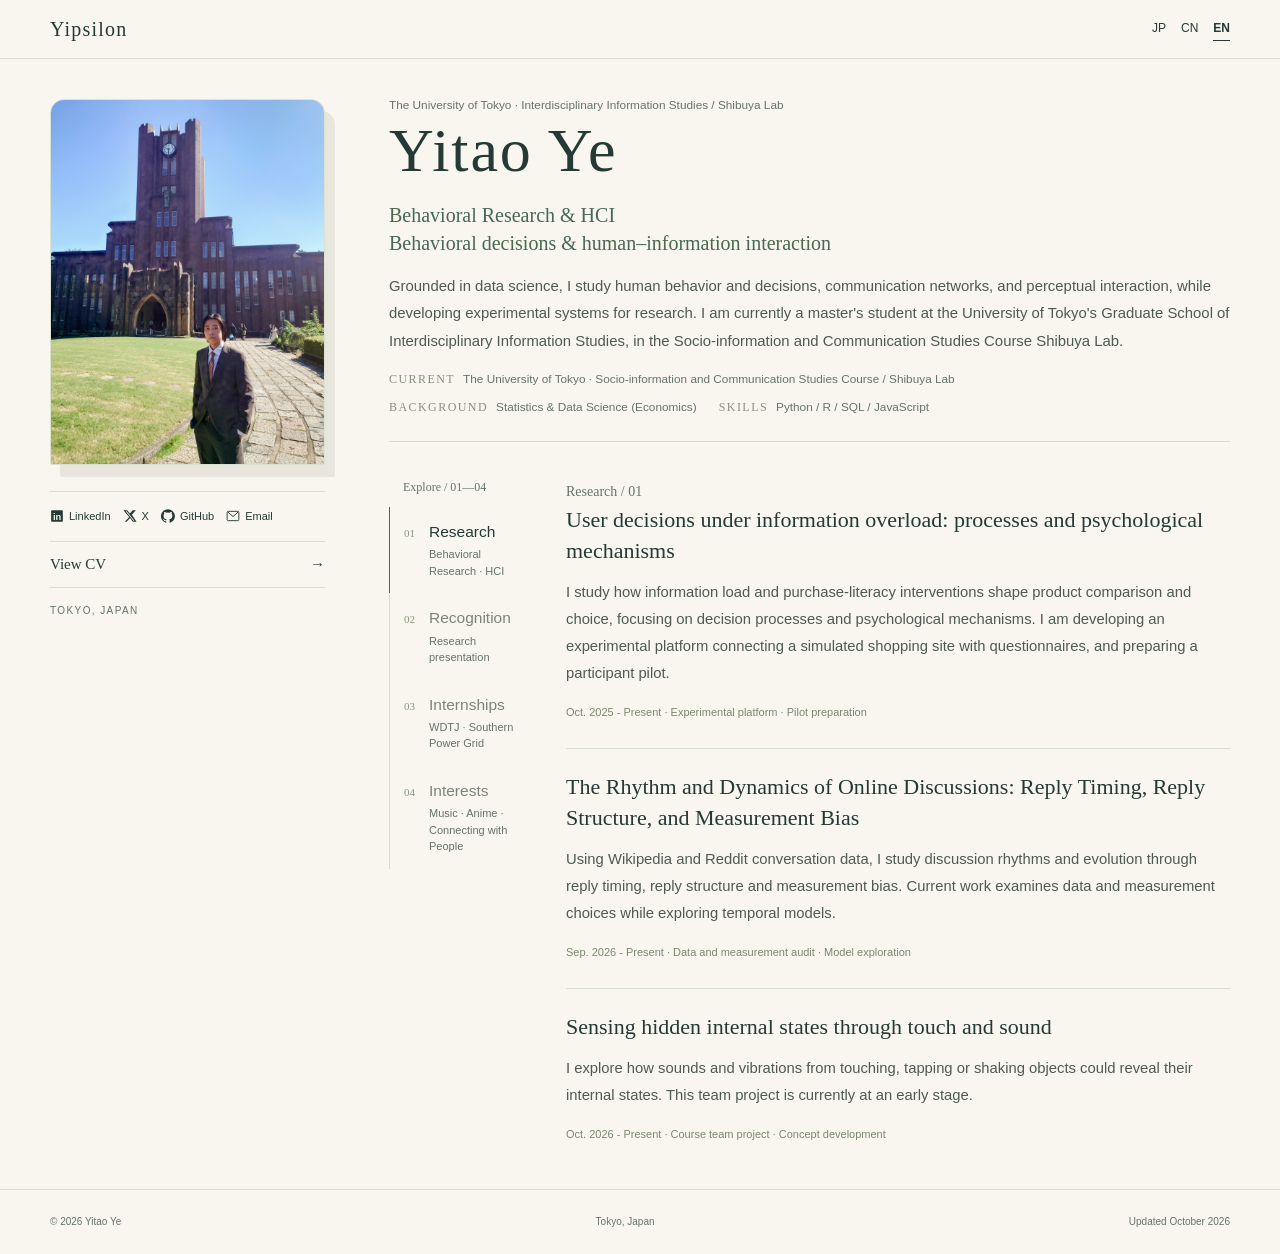
==== commit cc00c6dd: "Add research project periods to multilingual homepage" ====
--- a/en/index.html
+++ b/en/index.html
@@ -3,9 +3,9 @@
       <aside class="profile-side"><div class="profile-art profile-photo"><a href="../portrait.jpg"><img src="../portrait.jpg" alt="Portrait of Yitao Ye" width="3024" height="4032" fetchpriority="high"></a></div><div class="social-links" id="contact"><a href="https://www.linkedin.com/in/yitao-ye-24138a41a/" aria-label="LinkedIn" target="_blank" rel="noopener noreferrer"><svg viewBox="0 0 24 24" aria-hidden="true"><rect x="2" y="2" width="20" height="20" rx="2" fill="currentColor"/><text x="5" y="18" fill="var(--paper)" font-family="Arial,sans-serif" font-weight="700" font-size="16">in</text></svg><span>LinkedIn</span></a><a href="https://x.com/Yipsilon2887" aria-label="X" target="_blank" rel="noopener noreferrer"><svg viewBox="0 0 24 24" aria-hidden="true"><path fill="currentColor" d="M18.9 2H22l-6.8 7.8L23.2 22h-6.3l-4.9-6.5L6.3 22H3.2l7.3-8.4L.8 2h6.5l4.4 5.8L16.8 2h2.1ZM17.8 20h1.8L6.3 4H4.4l13.4 16Z"/></svg><span>X</span></a><a href="https://github.com/yipsilon2887" aria-label="GitHub" target="_blank" rel="noopener noreferrer"><svg viewBox="0 0 24 24" aria-hidden="true"><path fill="currentColor" d="M12 .3a12 12 0 0 0-3.8 23.4c.6.1.8-.3.8-.6v-2.3c-3.4.7-4.1-1.4-4.1-1.4-.5-1.4-1.3-1.8-1.3-1.8-1.1-.7.1-.7.1-.7 1.2.1 1.8 1.3 1.8 1.3 1 1.8 2.8 1.3 3.5 1 .1-.8.4-1.3.8-1.6-2.7-.3-5.5-1.4-5.5-6a4.7 4.7 0 0 1 1.2-3.2c-.1-.3-.5-1.6.1-3.2 0 0 1-.3 3.3 1.2a11.4 11.4 0 0 1 6 0c2.3-1.5 3.3-1.2 3.3-1.2.6 1.6.2 2.9.1 3.2a4.7 4.7 0 0 1 1.2 3.2c0 4.6-2.8 5.7-5.5 6 .4.4.8 1.1.8 2.2v3.3c0 .3.2.7.8.6A12 12 0 0 0 12 .3Z"/></svg><span>GitHub</span></a><a href="mailto:yipsilon2887@outlook.com" aria-label="Email"><svg viewBox="0 0 24 24" aria-hidden="true"><g fill="none" stroke="currentColor" stroke-width="1.6" stroke-linejoin="round"><rect x="2" y="4" width="20" height="16" rx="2"/><path d="m3 5 9 8 9-8"/></g></svg><span>Email</span></a></div><a class="side-cv" href="cv/">View CV <span aria-hidden="true">&#8594;</span></a><p class="location">TOKYO, JAPAN</p></aside>
       <div class="profile-main"><section class="intro"><p class="affiliation">The University of Tokyo · Interdisciplinary Information Studies / Shibuya Lab</p><h1 aria-label="Yitao Ye">Yitao Ye</h1><h2>Behavioral Research &amp; HCI<br>Behavioral decisions &amp; human–information interaction</h2><p class="bio">Grounded in data science, I study human behavior and decisions, communication networks, and perceptual interaction, while developing experimental systems for research. I am currently a master&#x27;s student at the University of Tokyo&#x27;s Graduate School of Interdisciplinary Information Studies, in the Socio-information and Communication Studies Course Shibuya Lab.</p><div class="identity-strip"><div><span class="label">CURRENT</span><p>The University of Tokyo · Socio-information and Communication Studies Course / Shibuya Lab</p></div><div><span class="label">BACKGROUND</span><p>Statistics &amp; Data Science (Economics)</p></div><div><span class="label">SKILLS</span><p>Python / R / SQL / JavaScript</p></div></div></section>
       <div class="topic-layout"><nav class="topic-nav" aria-label="Explore / 01—04"><p>Explore / 01—04</p><div role="tablist" aria-label="Explore / 01—04"><a role="tab" id="tab-research" aria-controls="research" aria-selected="true" href="#research"><span class="tab-no">01</span><span><strong>Research</strong><small>Behavioral Research · HCI</small></span></a><a role="tab" id="tab-recognition" aria-controls="recognition" aria-selected="false" href="#recognition"><span class="tab-no">02</span><span><strong>Recognition</strong><small>Research presentation</small></span></a><a role="tab" id="tab-experience" aria-controls="experience" aria-selected="false" href="#experience"><span class="tab-no">03</span><span><strong>Internships</strong><small>WDTJ · Southern Power Grid</small></span></a><a role="tab" id="tab-about" aria-controls="about" aria-selected="false" href="#about"><span class="tab-no">04</span><span><strong>Interests</strong><small>Music · Anime · Connecting with People</small></span></a></div></nav><div class="panels">
-      <section class="topic-panel" id="research" role="tabpanel" aria-labelledby="tab-research"><span class="eyebrow">Research / 01</span><article class="project" id="web-track"><h3>User decisions under information overload: processes and psychological mechanisms</h3><p>I study how information load and purchase-literacy interventions shape product comparison and choice, focusing on decision processes and psychological mechanisms. I am developing an experimental platform connecting a simulated shopping site with questionnaires, and preparing a participant pilot.</p><span class="status">Experimental platform · Pilot preparation</span></article><article class="project" id="sociophysics"><h3>The Rhythm and Dynamics of Online Discussions: Reply Timing, Reply Structure, and Measurement Bias</h3><p>Using Wikipedia and Reddit conversation data, I study discussion rhythms and evolution through reply timing, reply structure and measurement bias. Current work examines data and measurement choices while exploring temporal models.</p><span class="status">Data and measurement audit · Model exploration</span></article><article class="project" id="human-augmentation"><h3>Sensing hidden internal states through touch and sound</h3><p>I explore how sounds and vibrations from touching, tapping or shaking objects could reveal their internal states. This team project is currently at an early stage.</p><span class="status">Course team project · Concept development</span></article></section>
+      <section class="topic-panel" id="research" role="tabpanel" aria-labelledby="tab-research"><span class="eyebrow">Research / 01</span><article class="project" id="web-track"><h3>User decisions under information overload: processes and psychological mechanisms</h3><p>I study how information load and purchase-literacy interventions shape product comparison and choice, focusing on decision processes and psychological mechanisms. I am developing an experimental platform connecting a simulated shopping site with questionnaires, and preparing a participant pilot.</p><span class="status">Oct. 2025 - Present · Experimental platform · Pilot preparation</span></article><article class="project" id="sociophysics"><h3>The Rhythm and Dynamics of Online Discussions: Reply Timing, Reply Structure, and Measurement Bias</h3><p>Using Wikipedia and Reddit conversation data, I study discussion rhythms and evolution through reply timing, reply structure and measurement bias. Current work examines data and measurement choices while exploring temporal models.</p><span class="status">Sep. 2026 - Present · Data and measurement audit · Model exploration</span></article><article class="project" id="human-augmentation"><h3>Sensing hidden internal states through touch and sound</h3><p>I explore how sounds and vibrations from touching, tapping or shaking objects could reveal their internal states. This team project is currently at an early stage.</p><span class="status">Oct. 2026 - Present · Course team project · Concept development</span></article></section>
       <section class="topic-panel" id="recognition" role="tabpanel" aria-labelledby="tab-recognition"><span class="eyebrow">Presentation &amp; recognition / 02</span><h2>13 September 2026 · 社会情報学会 Research Presentation Excellence Award</h2><p>Oral presentation: “Information overload and purchase literacy in online shopping environments: a review of prior research focusing on attention allocation.”</p></section>
       <section class="topic-panel" id="experience" role="tabpanel" aria-labelledby="tab-experience"><span class="eyebrow">Internships / 03</span><h2>Internships</h2><article class="internship"><span class="date">2026.08</span><div><h3>Western Digital Technologies Japan</h3><p>Five-day internship · Software course</p></div></article><article class="internship"><span class="date">2024.10 — 2025.01</span><div><h3>China Southern Power Grid</h3><p>Data Analyst Intern</p></div></article></section>
-      <section class="topic-panel" id="about" role="tabpanel" aria-labelledby="tab-about"><span class="eyebrow">Interests / 04</span><h2>Music, anime culture &amp; everyday exploration</h2><ul><li>Music: Showa-era popular songs, J-pop, City pop and anime songs (Anisong)</li><li>Artists: Hikaru Utada, Nana Mizuki, LiSA, Yukari Tamura, Yuki Nakashima, Inori Minase, Eir Aoi, May&#x27;n, East Of Eden and BanG Dream!</li><li>Other interests: digital gadgets, anime, games, robot, voice actors, information-rich</li><li>Everyday activities: anime pilgrimages, stamp rallies and anime-related events</li><li>Skills: swimming (China&#x27;s national Level 3 athlete standard) and calligraphy</li><li>Clubs: UTokyo Reading Drama Club; former vice president of Jinan University Japanese Culture Club</li><li>Languages: Mandarin &amp; Cantonese (native) / Japanese JLPT N1 / English CEFR B2</li></ul></section>
+      <section class="topic-panel" id="about" role="tabpanel" aria-labelledby="tab-about"><span class="eyebrow">Interests / 04</span><h2>Music, anime culture &amp; everyday exploration</h2><ul><li>Music: Showa-era popular songs, J-pop, City pop and anime songs (Anisong)</li><li>Artists: Hikaru Utada, Nana Mizuki, LiSA, Yukari Tamura, Yuki Nakashima, Inori Minase, Eir Aoi, May&#x27;n, East Of Eden and BanG Dream!</li><li>Other interests: digital gadgets, anime, games, robot, voice actors, information-rich, observing people and society</li><li>Everyday activities: anime pilgrimages, stamp rallies and anime-related events</li><li>Skills: swimming (China&#x27;s national Level 3 athlete standard) and calligraphy</li><li>Clubs: UTokyo Reading Drama Club; former vice president of Jinan University Japanese Culture Club</li><li>Languages: Mandarin &amp; Cantonese (native) / Japanese JLPT N1 / English CEFR B2</li></ul></section>
       </div></div></div>
-    </main><footer><div class="wrap footer-inner"><span>&copy; 2026 Yitao Ye</span><span>Tokyo, Japan</span><span>Updated October 2026</span></div></footer><script type="application/json" id="language-pages">{"ja/":"\u003c!doctype html>\n\u003chtml lang=\"ja\">\u003chead>\u003cmeta charset=\"utf-8\">\u003cmeta name=\"viewport\" content=\"width=device-width,initial-scale=1\">\u003ctitle>叶毅陶 | 東京大学 | 行動研究・HCI\u003c/title>\u003cmeta name=\"description\" content=\"叶毅陶の個人サイト。東京大学大学院で、データサイエンスを基盤に行動・意思決定、コミュニケーションのネットワーク、知覚とインタラクションを研究しています。\">\u003cmeta name=\"theme-color\" content=\"#f8f6ef\">\u003cmeta property=\"og:title\" content=\"叶毅陶 | 東京大学 | 行動研究・HCI\">\u003cmeta property=\"og:description\" content=\"叶毅陶の個人サイト。東京大学大学院で、データサイエンスを基盤に行動・意思決定、コミュニケーションのネットワーク、知覚とインタラクションを研究しています。\">\u003cmeta property=\"og:type\" content=\"website\">\u003clink rel=\"icon\" href=\"../favicon.svg\" type=\"image/svg+xml\">\u003clink rel=\"stylesheet\" href=\"../styles.css\">\u003clink rel=\"alternate\" hreflang=\"ja\" href=\"../ja/\">\u003clink rel=\"alternate\" hreflang=\"zh-CN\" href=\"../zh/\">\u003clink rel=\"alternate\" hreflang=\"en\" href=\"../en/\">\u003c/head>\u003cbody>\u003ca class=\"skip\" href=\"#main\">本文へ\u003c/a>\u003cheader>\u003cdiv class=\"wrap topbar\">\u003ca class=\"brand\" aria-label=\"イプシロン\" href=\"./\">イプシロン\u003c/a>\u003cnav class=\"nav\" aria-label=\"Navigation\">\u003ca href=\"#research\">研究\u003c/a>\u003ca href=\"#experience\">経験\u003c/a>\u003ca href=\"#about\">私について\u003c/a>\u003ca href=\"#contact\">連絡\u003c/a>\u003c/nav>\u003cnav class=\"langs\" aria-label=\"Language\">\u003ca href=\"../ja/\" lang=\"ja\" data-language=\"ja\" aria-current=\"page\">JP\u003c/a>\u003ca href=\"../zh/\" lang=\"zh-CN\" data-language=\"zh\">CN\u003c/a>\u003ca href=\"../en/\" lang=\"en\" data-language=\"en\">EN\u003c/a>\u003c/nav>\u003c/div>\u003c/header>\u003cmain id=\"main\" class=\"wrap profile-layout\">\n      \u003caside class=\"profile-side\">\u003cdiv class=\"profile-art profile-photo\">\u003ca href=\"../portrait.jpg\">\u003cimg src=\"../portrait.jpg\" alt=\"叶毅陶の写真\" width=\"3024\" height=\"4032\" fetchpriority=\"high\">\u003c/a>\u003c/div>\u003cdiv class=\"social-links\" id=\"contact\">\u003ca href=\"https://www.linkedin.com/in/yitao-ye-24138a41a/\" aria-label=\"LinkedIn\" target=\"_blank\" rel=\"noopener noreferrer\">\u003csvg viewBox=\"0 0 24 24\" aria-hidden=\"true\">\u003crect x=\"2\" y=\"2\" width=\"20\" height=\"20\" rx=\"2\" fill=\"currentColor\"/>\u003ctext x=\"5\" y=\"18\" fill=\"var(--paper)\" font-family=\"Arial,sans-serif\" font-weight=\"700\" font-size=\"16\">in\u003c/text>\u003c/svg>\u003cspan>LinkedIn\u003c/span>\u003c/a>\u003ca href=\"https://x.com/Yipsilon2887\" aria-label=\"X\" target=\"_blank\" rel=\"noopener noreferrer\">\u003csvg viewBox=\"0 0 24 24\" aria-hidden=\"true\">\u003cpath fill=\"currentColor\" d=\"M18.9 2H22l-6.8 7.8L23.2 22h-6.3l-4.9-6.5L6.3 22H3.2l7.3-8.4L.8 2h6.5l4.4 5.8L16.8 2h2.1ZM17.8 20h1.8L6.3 4H4.4l13.4 16Z\"/>\u003c/svg>\u003cspan>X\u003c/span>\u003c/a>\u003ca href=\"https://github.com/yipsilon2887\" aria-label=\"GitHub\" target=\"_blank\" rel=\"noopener noreferrer\">\u003csvg viewBox=\"0 0 24 24\" aria-hidden=\"true\">\u003cpath fill=\"currentColor\" d=\"M12 .3a12 12 0 0 0-3.8 23.4c.6.1.8-.3.8-.6v-2.3c-3.4.7-4.1-1.4-4.1-1.4-.5-1.4-1.3-1.8-1.3-1.8-1.1-.7.1-.7.1-.7 1.2.1 1.8 1.3 1.8 1.3 1 1.8 2.8 1.3 3.5 1 .1-.8.4-1.3.8-1.6-2.7-.3-5.5-1.4-5.5-6a4.7 4.7 0 0 1 1.2-3.2c-.1-.3-.5-1.6.1-3.2 0 0 1-.3 3.3 1.2a11.4 11.4 0 0 1 6 0c2.3-1.5 3.3-1.2 3.3-1.2.6 1.6.2 2.9.1 3.2a4.7 4.7 0 0 1 1.2 3.2c0 4.6-2.8 5.7-5.5 6 .4.4.8 1.1.8 2.2v3.3c0 .3.2.7.8.6A12 12 0 0 0 12 .3Z\"/>\u003c/svg>\u003cspan>GitHub\u003c/span>\u003c/a>\u003ca href=\"mailto:yipsilon2887@outlook.com\" aria-label=\"メール\">\u003csvg viewBox=\"0 0 24 24\" aria-hidden=\"true\">\u003cg fill=\"none\" stroke=\"currentColor\" stroke-width=\"1.6\" stroke-linejoin=\"round\">\u003crect x=\"2\" y=\"4\" width=\"20\" height=\"16\" rx=\"2\"/>\u003cpath d=\"m3 5 9 8 9-8\"/>\u003c/g>\u003c/svg>\u003cspan>メール\u003c/span>\u003c/a>\u003c/div>\u003ca class=\"side-cv\" href=\"cv/\">経歴を見る \u003cspan aria-hidden=\"true\">&#8594;\u003c/span>\u003c/a>\u003cp class=\"location\">TOKYO, JAPAN\u003c/p>\u003c/aside>\n      \u003cdiv class=\"profile-main\">\u003csection class=\"intro\">\u003cp class=\"affiliation\">東京大学 学際情報学専攻 / 澁谷研究室\u003c/p>\u003ch1 aria-label=\"叶毅陶\">\u003cspan>叶\u003c/span>\u003cspan class=\"name-given\">毅陶\u003c/span>\u003c/h1>\u003ch2>行動研究・HCI\u003cbr>意思決定・人と情報のインタラクション\u003c/h2>\u003cp class=\"bio\">データサイエンスを基盤に、人の行動と意思決定、コミュニケーションのネットワーク、知覚とインタラクションを研究し、実験システムの開発にも取り組んでいます。現在は東京大学大学院学際情報学府の修士課程で、社会情報学コース・澁谷研究室に所属しています。\u003c/p>\u003cdiv class=\"identity-strip\">\u003cdiv>\u003cspan class=\"label\">現在\u003c/span>\u003cp>東京大学大学院 · 社会情報学コース / 澁谷研究室\u003c/p>\u003c/div>\u003cdiv>\u003cspan class=\"label\">専門\u003c/span>\u003cp>統計・データサイエンス（経済分野）\u003c/p>\u003c/div>\u003cdiv>\u003cspan class=\"label\">スキル\u003c/span>\u003cp>Python / R / SQL / JavaScript\u003c/p>\u003c/div>\u003c/div>\u003c/section>\n      \u003cdiv class=\"topic-layout\">\u003cnav class=\"topic-nav\" aria-label=\"主な内容 / 01—04\">\u003cp>主な内容 / 01—04\u003c/p>\u003cdiv role=\"tablist\" aria-label=\"主な内容 / 01—04\">\u003ca role=\"tab\" id=\"tab-research\" aria-controls=\"research\" aria-selected=\"true\" href=\"#research\">\u003cspan class=\"tab-no\">01\u003c/span>\u003cspan>\u003cstrong>研究\u003c/strong>\u003csmall>行動研究・HCI\u003c/small>\u003c/span>\u003c/a>\u003ca role=\"tab\" id=\"tab-recognition\" aria-controls=\"recognition\" aria-selected=\"false\" href=\"#recognition\">\u003cspan class=\"tab-no\">02\u003c/span>\u003cspan>\u003cstrong>発表・受賞\u003c/strong>\u003csmall>社会情報学会\u003c/small>\u003c/span>\u003c/a>\u003ca role=\"tab\" id=\"tab-experience\" aria-controls=\"experience\" aria-selected=\"false\" href=\"#experience\">\u003cspan class=\"tab-no\">03\u003c/span>\u003cspan>\u003cstrong>インターン\u003c/strong>\u003csmall>WDTJ・南方電網\u003c/small>\u003c/span>\u003c/a>\u003ca role=\"tab\" id=\"tab-about\" aria-controls=\"about\" aria-selected=\"false\" href=\"#about\">\u003cspan class=\"tab-no\">04\u003c/span>\u003cspan>\u003cstrong>趣味・関心\u003c/strong>\u003csmall>音楽・アニメ・人とのつながり\u003c/small>\u003c/span>\u003c/a>\u003c/div>\u003c/nav>\u003cdiv class=\"panels\">\n      \u003csection class=\"topic-panel\" id=\"research\" role=\"tabpanel\" aria-labelledby=\"tab-research\">\u003cspan class=\"eyebrow\">研究 / 01\u003c/span>\u003carticle class=\"project\" id=\"web-track\">\u003ch3>情報過負荷下のユーザーの意思決定と心理メカニズム\u003c/h3>\u003cp>情報量と購買リテラシーへの介入が、商品の比較・選択にどう関わるかを、意思決定過程と心理メカニズムに着目して研究しています。模擬ECサイトと質問紙をつないだ実験環境を開発し、パイロット実験を準備中です。\u003c/p>\u003cspan class=\"status\">実験システム構築・パイロット準備\u003c/span>\u003c/article>\u003carticle class=\"project\" id=\"sociophysics\">\u003ch3>オンライン議論のリズムと展開：返信時間・構造・測定バイアス\u003c/h3>\u003cp>WikipediaやRedditの対話データを用い、返信タイミング、返信構造、測定バイアスからオンライン議論のリズムと展開を調べています。データと測定方法を検証しながら、時間モデルを探索しています。\u003c/p>\u003cspan class=\"status\">データ・測定検証／モデル探索\u003c/span>\u003c/article>\u003carticle class=\"project\" id=\"human-augmentation\">\u003ch3>触覚と聴覚で捉える、見えない内部状態\u003c/h3>\u003cp>触れる、たたく、揺らすことで生じる音や振動から、物体の内部状態を知覚する方法を考えています。チームプロジェクトとして、現在は初期段階にあります。\u003c/p>\u003cspan class=\"status\">授業プロジェクト・構想段階\u003c/span>\u003c/article>\u003c/section>\n      \u003csection class=\"topic-panel\" id=\"recognition\" role=\"tabpanel\" aria-labelledby=\"tab-recognition\">\u003cspan class=\"eyebrow\">発表・受賞 / 02\u003c/span>\u003ch2>2026年9月13日 · 社会情報学会 研究発表優秀賞\u003c/h2>\u003cp>「オンライン購買環境における情報過負荷と購買識別力：注意配分過程に着目した先行研究レビュー」— 口頭発表\u003c/p>\u003c/section>\n      \u003csection class=\"topic-panel\" id=\"experience\" role=\"tabpanel\" aria-labelledby=\"tab-experience\">\u003cspan class=\"eyebrow\">インターンシップ / 03\u003c/span>\u003ch2>インターンシップ\u003c/h2>\u003carticle class=\"internship\">\u003cspan class=\"date\">2026.08\u003c/span>\u003cdiv>\u003ch3>Western Digital Technologies Japan\u003c/h3>\u003cp>5日間インターンシップ · ソフトウェアコース\u003c/p>\u003c/div>\u003c/article>\u003carticle class=\"internship\">\u003cspan class=\"date\">2024.10 — 2025.01\u003c/span>\u003cdiv>\u003ch3>中国南方電網\u003c/h3>\u003cp>データ分析インターン\u003c/p>\u003c/div>\u003c/article>\u003c/section>\n      \u003csection class=\"topic-panel\" id=\"about\" role=\"tabpanel\" aria-labelledby=\"tab-about\">\u003cspan class=\"eyebrow\">趣味・関心 / 04\u003c/span>\u003ch2>音楽・サブカルチャー・日々の探索\u003c/h2>\u003cul>\u003cli>好きな音楽：昭和歌謡、J-POP、City Pop、アニソン\u003c/li>\u003cli>アーティスト：宇多田ヒカル、水樹奈々、LiSA、田村ゆかり、中島由貴、水瀬いのり、藍井エイル、May&#x27;n、East Of Eden、BanG Dream!\u003c/li>\u003cli>その他の関心：ガジェット、アニメ、ゲーム、ロボット、声優、情報強者、ニュース\u003c/li>\u003cli>日々の楽しみ：聖地巡礼、スタンプラリー、アニメ関連イベント\u003c/li>\u003cli>特技：水泳（泳力検定1級相当）、書道\u003c/li>\u003cli>サークル：東京大学朗読劇研究会 ／ 暨南大学日本語サークル 元副会長\u003c/li>\u003cli>語学：中国語・広東語（母語）／ 日本語 JLPT N1 ／ 英語 CEFR B2\u003c/li>\u003c/ul>\u003c/section>\n      \u003c/div>\u003c/div>\u003c/div>\n    \u003c/main>\u003cfooter>\u003cdiv class=\"wrap footer-inner\">\u003cspan>&copy; 2026 叶毅陶\u003c/span>\u003cspan>Tokyo, Japan\u003c/span>\u003cspan>更新：2026年10月\u003c/span>\u003c/div>\u003c/footer>\u003cscript src=\"../site.js\" defer>\u003c/script>\u003c/body>\u003c/html>","zh/":"\u003c!doctype html>\n\u003chtml lang=\"zh-CN\">\u003chead>\u003cmeta charset=\"utf-8\">\u003cmeta name=\"viewport\" content=\"width=device-width,initial-scale=1\">\u003ctitle>叶毅陶 | 东京大学 | 行为研究与HCI\u003c/title>\u003cmeta name=\"description\" content=\"叶毅陶的个人主页：东京大学研究生，以数据科学为基础，关注行为决策、交流网络与感知交互，兼具实验系统和软件开发经历。\">\u003cmeta name=\"theme-color\" content=\"#f8f6ef\">\u003cmeta property=\"og:title\" content=\"叶毅陶 | 东京大学 | 行为研究与HCI\">\u003cmeta property=\"og:description\" content=\"叶毅陶的个人主页：东京大学研究生，以数据科学为基础，关注行为决策、交流网络与感知交互，兼具实验系统和软件开发经历。\">\u003cmeta property=\"og:type\" content=\"website\">\u003clink rel=\"icon\" href=\"../favicon.svg\" type=\"image/svg+xml\">\u003clink rel=\"stylesheet\" href=\"../styles.css\">\u003clink rel=\"alternate\" hreflang=\"ja\" href=\"../ja/\">\u003clink rel=\"alternate\" hreflang=\"zh-CN\" href=\"../zh/\">\u003clink rel=\"alternate\" hreflang=\"en\" href=\"../en/\">\u003c/head>\u003cbody>\u003ca class=\"skip\" href=\"#main\">跳至正文\u003c/a>\u003cheader>\u003cdiv class=\"wrap topbar\">\u003ca class=\"brand\" aria-label=\"Yipsilon\" href=\"./\">Yipsilon\u003c/a>\u003cnav class=\"nav\" aria-label=\"Navigation\">\u003ca href=\"#research\">研究\u003c/a>\u003ca href=\"#experience\">经历\u003c/a>\u003ca href=\"#about\">关于我\u003c/a>\u003ca href=\"#contact\">联系\u003c/a>\u003c/nav>\u003cnav class=\"langs\" aria-label=\"Language\">\u003ca href=\"../ja/\" lang=\"ja\" data-language=\"ja\">JP\u003c/a>\u003ca href=\"../zh/\" lang=\"zh-CN\" data-language=\"zh\" aria-current=\"page\">CN\u003c/a>\u003ca href=\"../en/\" lang=\"en\" data-language=\"en\">EN\u003c/a>\u003c/nav>\u003c/div>\u003c/header>\u003cmain id=\"main\" class=\"wrap profile-layout\">\n      \u003caside class=\"profile-side\">\u003cdiv class=\"profile-art profile-photo\">\u003ca href=\"../portrait.jpg\">\u003cimg src=\"../portrait.jpg\" alt=\"叶毅陶的照片\" width=\"3024\" height=\"4032\" fetchpriority=\"high\">\u003c/a>\u003c/div>\u003cdiv class=\"social-links\" id=\"contact\">\u003ca href=\"https://www.linkedin.com/in/yitao-ye-24138a41a/\" aria-label=\"LinkedIn\" target=\"_blank\" rel=\"noopener noreferrer\">\u003csvg viewBox=\"0 0 24 24\" aria-hidden=\"true\">\u003crect x=\"2\" y=\"2\" width=\"20\" height=\"20\" rx=\"2\" fill=\"currentColor\"/>\u003ctext x=\"5\" y=\"18\" fill=\"var(--paper)\" font-family=\"Arial,sans-serif\" font-weight=\"700\" font-size=\"16\">in\u003c/text>\u003c/svg>\u003cspan>LinkedIn\u003c/span>\u003c/a>\u003ca href=\"https://x.com/Yipsilon2887\" aria-label=\"X\" target=\"_blank\" rel=\"noopener noreferrer\">\u003csvg viewBox=\"0 0 24 24\" aria-hidden=\"true\">\u003cpath fill=\"currentColor\" d=\"M18.9 2H22l-6.8 7.8L23.2 22h-6.3l-4.9-6.5L6.3 22H3.2l7.3-8.4L.8 2h6.5l4.4 5.8L16.8 2h2.1ZM17.8 20h1.8L6.3 4H4.4l13.4 16Z\"/>\u003c/svg>\u003cspan>X\u003c/span>\u003c/a>\u003ca href=\"https://github.com/yipsilon2887\" aria-label=\"GitHub\" target=\"_blank\" rel=\"noopener noreferrer\">\u003csvg viewBox=\"0 0 24 24\" aria-hidden=\"true\">\u003cpath fill=\"currentColor\" d=\"M12 .3a12 12 0 0 0-3.8 23.4c.6.1.8-.3.8-.6v-2.3c-3.4.7-4.1-1.4-4.1-1.4-.5-1.4-1.3-1.8-1.3-1.8-1.1-.7.1-.7.1-.7 1.2.1 1.8 1.3 1.8 1.3 1 1.8 2.8 1.3 3.5 1 .1-.8.4-1.3.8-1.6-2.7-.3-5.5-1.4-5.5-6a4.7 4.7 0 0 1 1.2-3.2c-.1-.3-.5-1.6.1-3.2 0 0 1-.3 3.3 1.2a11.4 11.4 0 0 1 6 0c2.3-1.5 3.3-1.2 3.3-1.2.6 1.6.2 2.9.1 3.2a4.7 4.7 0 0 1 1.2 3.2c0 4.6-2.8 5.7-5.5 6 .4.4.8 1.1.8 2.2v3.3c0 .3.2.7.8.6A12 12 0 0 0 12 .3Z\"/>\u003c/svg>\u003cspan>GitHub\u003c/span>\u003c/a>\u003ca href=\"mailto:yipsilon2887@outlook.com\" aria-label=\"邮箱\">\u003csvg viewBox=\"0 0 24 24\" aria-hidden=\"true\">\u003cg fill=\"none\" stroke=\"currentColor\" stroke-width=\"1.6\" stroke-linejoin=\"round\">\u003crect x=\"2\" y=\"4\" width=\"20\" height=\"16\" rx=\"2\"/>\u003cpath d=\"m3 5 9 8 9-8\"/>\u003c/g>\u003c/svg>\u003cspan>邮箱\u003c/span>\u003c/a>\u003c/div>\u003ca class=\"side-cv\" href=\"cv/\">查看履历 \u003cspan aria-hidden=\"true\">&#8594;\u003c/span>\u003c/a>\u003cp class=\"location\">TOKYO, JAPAN\u003c/p>\u003c/aside>\n      \u003cdiv class=\"profile-main\">\u003csection class=\"intro\">\u003cp class=\"affiliation\">东京大学 学际情报学专攻 / 澁谷研究室\u003c/p>\u003ch1 aria-label=\"叶毅陶\">\u003cspan>叶\u003c/span>\u003cspan class=\"name-given\">毅陶\u003c/span>\u003c/h1>\u003ch2>行为研究・HCI\u003cbr>行为决策&amp;人与信息的交互\u003c/h2>\u003cp class=\"bio\">以数据科学为基础，关注人的行为与决策、交流网络及感知交互，并开发用于研究的实验系统。目前在东京大学大学院学际情报学府攻读硕士，所属社会情报学课程澁谷研究室。\u003c/p>\u003cdiv class=\"identity-strip\">\u003cdiv>\u003cspan class=\"label\">目前\u003c/span>\u003cp>东京大学大学院 · 社会情报学课程 / 澁谷研究室\u003c/p>\u003c/div>\u003cdiv>\u003cspan class=\"label\">背景\u003c/span>\u003cp>统计与数据科学（经济领域）\u003c/p>\u003c/div>\u003cdiv>\u003cspan class=\"label\">技能\u003c/span>\u003cp>Python / R / SQL / JavaScript\u003c/p>\u003c/div>\u003c/div>\u003c/section>\n      \u003cdiv class=\"topic-layout\">\u003cnav class=\"topic-nav\" aria-label=\"主要内容 / 01—04\">\u003cp>主要内容 / 01—04\u003c/p>\u003cdiv role=\"tablist\" aria-label=\"主要内容 / 01—04\">\u003ca role=\"tab\" id=\"tab-research\" aria-controls=\"research\" aria-selected=\"true\" href=\"#research\">\u003cspan class=\"tab-no\">01\u003c/span>\u003cspan>\u003cstrong>研究\u003c/strong>\u003csmall>行为研究・HCI\u003c/small>\u003c/span>\u003c/a>\u003ca role=\"tab\" id=\"tab-recognition\" aria-controls=\"recognition\" aria-selected=\"false\" href=\"#recognition\">\u003cspan class=\"tab-no\">02\u003c/span>\u003cspan>\u003cstrong>发表与荣誉\u003c/strong>\u003csmall>社会情報学会\u003c/small>\u003c/span>\u003c/a>\u003ca role=\"tab\" id=\"tab-experience\" aria-controls=\"experience\" aria-selected=\"false\" href=\"#experience\">\u003cspan class=\"tab-no\">03\u003c/span>\u003cspan>\u003cstrong>实习经历\u003c/strong>\u003csmall>西部数据・南方电网\u003c/small>\u003c/span>\u003c/a>\u003ca role=\"tab\" id=\"tab-about\" aria-controls=\"about\" aria-selected=\"false\" href=\"#about\">\u003cspan class=\"tab-no\">04\u003c/span>\u003cspan>\u003cstrong>兴趣爱好\u003c/strong>\u003csmall>音乐・动画・人与人的联系\u003c/small>\u003c/span>\u003c/a>\u003c/div>\u003c/nav>\u003cdiv class=\"panels\">\n      \u003csection class=\"topic-panel\" id=\"research\" role=\"tabpanel\" aria-labelledby=\"tab-research\">\u003cspan class=\"eyebrow\">研究 / 01\u003c/span>\u003carticle class=\"project\" id=\"web-track\">\u003ch3>信息过载下的用户决策：行为过程与心理机制\u003c/h3>\u003cp>研究信息量与购买素养干预如何影响商品比较和选择，关注决策过程及其心理机制。正在开发连接模拟电商与问卷的实验平台，并准备真人预实验。\u003c/p>\u003cspan class=\"status\">实验平台开发 · 预实验准备\u003c/span>\u003c/article>\u003carticle class=\"project\" id=\"sociophysics\">\u003ch3>网络讨论的互动节奏与演化：回复时间、回复结构及其测量偏差\u003c/h3>\u003cp>利用 Wikipedia 与 Reddit 对话数据，从回复时间、回复结构与测量偏差切入，研究网络讨论的互动节奏与演化。当前核查数据与测量方法，并探索时间模型。\u003c/p>\u003cspan class=\"status\">数据与测量核查 · 模型探索\u003c/span>\u003c/article>\u003carticle class=\"project\" id=\"human-augmentation\">\u003ch3>以触觉与听觉感知不可见的内部状态\u003c/h3>\u003cp>探索通过触摸、轻敲和摇晃产生的声音与振动感知物体内部状态。作为团队项目，目前处于初期阶段。\u003c/p>\u003cspan class=\"status\">课程团队项目 · 构想阶段\u003c/span>\u003c/article>\u003c/section>\n      \u003csection class=\"topic-panel\" id=\"recognition\" role=\"tabpanel\" aria-labelledby=\"tab-recognition\">\u003cspan class=\"eyebrow\">发表与荣誉 / 02\u003c/span>\u003ch2>2026年9月13日 · 社会情報学会「研究発表優秀賞」\u003c/h2>\u003cp>「オンライン購買環境における情報過負荷と購買識別力：注意配分過程に着目した先行研究レビュー」— 口头发表。\u003c/p>\u003c/section>\n      \u003csection class=\"topic-panel\" id=\"experience\" role=\"tabpanel\" aria-labelledby=\"tab-experience\">\u003cspan class=\"eyebrow\">实习经历 / 03\u003c/span>\u003ch2>实习经历\u003c/h2>\u003carticle class=\"internship\">\u003cspan class=\"date\">2026.08\u003c/span>\u003cdiv>\u003ch3>Western Digital Technologies Japan\u003c/h3>\u003cp>5日实习 · 软件方向\u003c/p>\u003c/div>\u003c/article>\u003carticle class=\"internship\">\u003cspan class=\"date\">2024.10 — 2025.01\u003c/span>\u003cdiv>\u003ch3>中国南方电网\u003c/h3>\u003cp>数据分析实习\u003c/p>\u003c/div>\u003c/article>\u003c/section>\n      \u003csection class=\"topic-panel\" id=\"about\" role=\"tabpanel\" aria-labelledby=\"tab-about\">\u003cspan class=\"eyebrow\">兴趣与日常 / 04\u003c/span>\u003ch2>音乐、二次元与日常探索\u003c/h2>\u003cul>\u003cli>音乐流派：昭和歌谣、J-pop、City pop、动画歌曲\u003c/li>\u003cli>音乐人：宇多田ヒカル、水樹奈々、LiSA、田村ゆかり、中島由貴、水瀬いのり、藍井エイル、May&#x27;n、East Of Eden、BanG Dream!\u003c/li>\u003cli>其他兴趣：数码设备、动画、游戏、机器人、声优，新闻，情报强者\u003c/li>\u003cli>日常活动：圣地巡礼、集章活动、动画相关活动\u003c/li>\u003cli>特长：游泳（中国国家三级运动员水平）、书法\u003c/li>\u003cli>社团：东京大学朗读剧研究会 ／ 暨南大学日语社前副会长\u003c/li>\u003cli>语言：普通话、粤语（母语）／ 日语 JLPT N1 ／ 英语 CEFR B2\u003c/li>\u003c/ul>\u003c/section>\n      \u003c/div>\u003c/div>\u003c/div>\n    \u003c/main>\u003cfooter>\u003cdiv class=\"wrap footer-inner\">\u003cspan>&copy; 2026 叶毅陶\u003c/span>\u003cspan>Tokyo, Japan\u003c/span>\u003cspan>更新于2026年10月\u003c/span>\u003c/div>\u003c/footer>\u003cscript src=\"../site.js\" defer>\u003c/script>\u003c/body>\u003c/html>","en/":"\u003c!doctype html>\n\u003chtml lang=\"en\">\u003chead>\u003cmeta charset=\"utf-8\">\u003cmeta name=\"viewport\" content=\"width=device-width,initial-scale=1\">\u003ctitle>Yitao Ye | The University of Tokyo | Behavioral Research &amp; HCI\u003c/title>\u003cmeta name=\"description\" content=\"Yitao Ye is a graduate student at the University of Tokyo, studying behavior and decisions, communication networks, and perceptual interaction through data science and experimental systems.\">\u003cmeta name=\"theme-color\" content=\"#f8f6ef\">\u003cmeta property=\"og:title\" content=\"Yitao Ye | The University of Tokyo | Behavioral Research &amp; HCI\">\u003cmeta property=\"og:description\" content=\"Yitao Ye is a graduate student at the University of Tokyo, studying behavior and decisions, communication networks, and perceptual interaction through data science and experimental systems.\">\u003cmeta property=\"og:type\" content=\"website\">\u003clink rel=\"icon\" href=\"../favicon.svg\" type=\"image/svg+xml\">\u003clink rel=\"stylesheet\" href=\"../styles.css\">\u003clink rel=\"alternate\" hreflang=\"ja\" href=\"../ja/\">\u003clink rel=\"alternate\" hreflang=\"zh-CN\" href=\"../zh/\">\u003clink rel=\"alternate\" hreflang=\"en\" href=\"../en/\">\u003c/head>\u003cbody>\u003ca class=\"skip\" href=\"#main\">Skip to content\u003c/a>\u003cheader>\u003cdiv class=\"wrap topbar\">\u003ca class=\"brand\" aria-label=\"Yipsilon\" href=\"./\">Yipsilon\u003c/a>\u003cnav class=\"nav\" aria-label=\"Navigation\">\u003ca href=\"#research\">Research\u003c/a>\u003ca href=\"#experience\">Experience\u003c/a>\u003ca href=\"#about\">About\u003c/a>\u003ca href=\"#contact\">Contact\u003c/a>\u003c/nav>\u003cnav class=\"langs\" aria-label=\"Language\">\u003ca href=\"../ja/\" lang=\"ja\" data-language=\"ja\">JP\u003c/a>\u003ca href=\"../zh/\" lang=\"zh-CN\" data-language=\"zh\">CN\u003c/a>\u003ca href=\"../en/\" lang=\"en\" data-language=\"en\" aria-current=\"page\">EN\u003c/a>\u003c/nav>\u003c/div>\u003c/header>\u003cmain id=\"main\" class=\"wrap profile-layout\">\n      \u003caside class=\"profile-side\">\u003cdiv class=\"profile-art profile-photo\">\u003ca href=\"../portrait.jpg\">\u003cimg src=\"../portrait.jpg\" alt=\"Portrait of Yitao Ye\" width=\"3024\" height=\"4032\" fetchpriority=\"high\">\u003c/a>\u003c/div>\u003cdiv class=\"social-links\" id=\"contact\">\u003ca href=\"https://www.linkedin.com/in/yitao-ye-24138a41a/\" aria-label=\"LinkedIn\" target=\"_blank\" rel=\"noopener noreferrer\">\u003csvg viewBox=\"0 0 24 24\" aria-hidden=\"true\">\u003crect x=\"2\" y=\"2\" width=\"20\" height=\"20\" rx=\"2\" fill=\"currentColor\"/>\u003ctext x=\"5\" y=\"18\" fill=\"var(--paper)\" font-family=\"Arial,sans-serif\" font-weight=\"700\" font-size=\"16\">in\u003c/text>\u003c/svg>\u003cspan>LinkedIn\u003c/span>\u003c/a>\u003ca href=\"https://x.com/Yipsilon2887\" aria-label=\"X\" target=\"_blank\" rel=\"noopener noreferrer\">\u003csvg viewBox=\"0 0 24 24\" aria-hidden=\"true\">\u003cpath fill=\"currentColor\" d=\"M18.9 2H22l-6.8 7.8L23.2 22h-6.3l-4.9-6.5L6.3 22H3.2l7.3-8.4L.8 2h6.5l4.4 5.8L16.8 2h2.1ZM17.8 20h1.8L6.3 4H4.4l13.4 16Z\"/>\u003c/svg>\u003cspan>X\u003c/span>\u003c/a>\u003ca href=\"https://github.com/yipsilon2887\" aria-label=\"GitHub\" target=\"_blank\" rel=\"noopener noreferrer\">\u003csvg viewBox=\"0 0 24 24\" aria-hidden=\"true\">\u003cpath fill=\"currentColor\" d=\"M12 .3a12 12 0 0 0-3.8 23.4c.6.1.8-.3.8-.6v-2.3c-3.4.7-4.1-1.4-4.1-1.4-.5-1.4-1.3-1.8-1.3-1.8-1.1-.7.1-.7.1-.7 1.2.1 1.8 1.3 1.8 1.3 1 1.8 2.8 1.3 3.5 1 .1-.8.4-1.3.8-1.6-2.7-.3-5.5-1.4-5.5-6a4.7 4.7 0 0 1 1.2-3.2c-.1-.3-.5-1.6.1-3.2 0 0 1-.3 3.3 1.2a11.4 11.4 0 0 1 6 0c2.3-1.5 3.3-1.2 3.3-1.2.6 1.6.2 2.9.1 3.2a4.7 4.7 0 0 1 1.2 3.2c0 4.6-2.8 5.7-5.5 6 .4.4.8 1.1.8 2.2v3.3c0 .3.2.7.8.6A12 12 0 0 0 12 .3Z\"/>\u003c/svg>\u003cspan>GitHub\u003c/span>\u003c/a>\u003ca href=\"mailto:yipsilon2887@outlook.com\" aria-label=\"Email\">\u003csvg viewBox=\"0 0 24 24\" aria-hidden=\"true\">\u003cg fill=\"none\" stroke=\"currentColor\" stroke-width=\"1.6\" stroke-linejoin=\"round\">\u003crect x=\"2\" y=\"4\" width=\"20\" height=\"16\" rx=\"2\"/>\u003cpath d=\"m3 5 9 8 9-8\"/>\u003c/g>\u003c/svg>\u003cspan>Email\u003c/span>\u003c/a>\u003c/div>\u003ca class=\"side-cv\" href=\"cv/\">View CV \u003cspan aria-hidden=\"true\">&#8594;\u003c/span>\u003c/a>\u003cp class=\"location\">TOKYO, JAPAN\u003c/p>\u003c/aside>\n      \u003cdiv class=\"profile-main\">\u003csection class=\"intro\">\u003cp class=\"affiliation\">The University of Tokyo · Interdisciplinary Information Studies / Shibuya Lab\u003c/p>\u003ch1 aria-label=\"Yitao Ye\">Yitao Ye\u003c/h1>\u003ch2>Behavioral Research &amp; HCI\u003cbr>Behavioral decisions &amp; human–information interaction\u003c/h2>\u003cp class=\"bio\">Grounded in data science, I study human behavior and decisions, communication networks, and perceptual interaction, while developing experimental systems for research. I am currently a master&#x27;s student at the University of Tokyo&#x27;s Graduate School of Interdisciplinary Information Studies, in the Socio-information and Communication Studies Course Shibuya Lab.\u003c/p>\u003cdiv class=\"identity-strip\">\u003cdiv>\u003cspan class=\"label\">CURRENT\u003c/span>\u003cp>The University of Tokyo · Socio-information and Communication Studies Course / Shibuya Lab\u003c/p>\u003c/div>\u003cdiv>\u003cspan class=\"label\">BACKGROUND\u003c/span>\u003cp>Statistics &amp; Data Science (Economics)\u003c/p>\u003c/div>\u003cdiv>\u003cspan class=\"label\">SKILLS\u003c/span>\u003cp>Python / R / SQL / JavaScript\u003c/p>\u003c/div>\u003c/div>\u003c/section>\n      \u003cdiv class=\"topic-layout\">\u003cnav class=\"topic-nav\" aria-label=\"Explore / 01—04\">\u003cp>Explore / 01—04\u003c/p>\u003cdiv role=\"tablist\" aria-label=\"Explore / 01—04\">\u003ca role=\"tab\" id=\"tab-research\" aria-controls=\"research\" aria-selected=\"true\" href=\"#research\">\u003cspan class=\"tab-no\">01\u003c/span>\u003cspan>\u003cstrong>Research\u003c/strong>\u003csmall>Behavioral Research · HCI\u003c/small>\u003c/span>\u003c/a>\u003ca role=\"tab\" id=\"tab-recognition\" aria-controls=\"recognition\" aria-selected=\"false\" href=\"#recognition\">\u003cspan class=\"tab-no\">02\u003c/span>\u003cspan>\u003cstrong>Recognition\u003c/strong>\u003csmall>Research presentation\u003c/small>\u003c/span>\u003c/a>\u003ca role=\"tab\" id=\"tab-experience\" aria-controls=\"experience\" aria-selected=\"false\" href=\"#experience\">\u003cspan class=\"tab-no\">03\u003c/span>\u003cspan>\u003cstrong>Internships\u003c/strong>\u003csmall>WDTJ · Southern Power Grid\u003c/small>\u003c/span>\u003c/a>\u003ca role=\"tab\" id=\"tab-about\" aria-controls=\"about\" aria-selected=\"false\" href=\"#about\">\u003cspan class=\"tab-no\">04\u003c/span>\u003cspan>\u003cstrong>Interests\u003c/strong>\u003csmall>Music · Anime · Connecting with People\u003c/small>\u003c/span>\u003c/a>\u003c/div>\u003c/nav>\u003cdiv class=\"panels\">\n      \u003csection class=\"topic-panel\" id=\"research\" role=\"tabpanel\" aria-labelledby=\"tab-research\">\u003cspan class=\"eyebrow\">Research / 01\u003c/span>\u003carticle class=\"project\" id=\"web-track\">\u003ch3>User decisions under information overload: processes and psychological mechanisms\u003c/h3>\u003cp>I study how information load and purchase-literacy interventions shape product comparison and choice, focusing on decision processes and psychological mechanisms. I am developing an experimental platform connecting a simulated shopping site with questionnaires, and preparing a participant pilot.\u003c/p>\u003cspan class=\"status\">Experimental platform · Pilot preparation\u003c/span>\u003c/article>\u003carticle class=\"project\" id=\"sociophysics\">\u003ch3>The Rhythm and Dynamics of Online Discussions: Reply Timing, Reply Structure, and Measurement Bias\u003c/h3>\u003cp>Using Wikipedia and Reddit conversation data, I study discussion rhythms and evolution through reply timing, reply structure and measurement bias. Current work examines data and measurement choices while exploring temporal models.\u003c/p>\u003cspan class=\"status\">Data and measurement audit · Model exploration\u003c/span>\u003c/article>\u003carticle class=\"project\" id=\"human-augmentation\">\u003ch3>Sensing hidden internal states through touch and sound\u003c/h3>\u003cp>I explore how sounds and vibrations from touching, tapping or shaking objects could reveal their internal states. This team project is currently at an early stage.\u003c/p>\u003cspan class=\"status\">Course team project · Concept development\u003c/span>\u003c/article>\u003c/section>\n      \u003csection class=\"topic-panel\" id=\"recognition\" role=\"tabpanel\" aria-labelledby=\"tab-recognition\">\u003cspan class=\"eyebrow\">Presentation &amp; recognition / 02\u003c/span>\u003ch2>13 September 2026 · 社会情報学会 Research Presentation Excellence Award\u003c/h2>\u003cp>Oral presentation: “Information overload and purchase literacy in online shopping environments: a review of prior research focusing on attention allocation.”\u003c/p>\u003c/section>\n      \u003csection class=\"topic-panel\" id=\"experience\" role=\"tabpanel\" aria-labelledby=\"tab-experience\">\u003cspan class=\"eyebrow\">Internships / 03\u003c/span>\u003ch2>Internships\u003c/h2>\u003carticle class=\"internship\">\u003cspan class=\"date\">2026.08\u003c/span>\u003cdiv>\u003ch3>Western Digital Technologies Japan\u003c/h3>\u003cp>Five-day internship · Software course\u003c/p>\u003c/div>\u003c/article>\u003carticle class=\"internship\">\u003cspan class=\"date\">2024.10 — 2025.01\u003c/span>\u003cdiv>\u003ch3>China Southern Power Grid\u003c/h3>\u003cp>Data Analyst Intern\u003c/p>\u003c/div>\u003c/article>\u003c/section>\n      \u003csection class=\"topic-panel\" id=\"about\" role=\"tabpanel\" aria-labelledby=\"tab-about\">\u003cspan class=\"eyebrow\">Interests / 04\u003c/span>\u003ch2>Music, anime culture &amp; everyday exploration\u003c/h2>\u003cul>\u003cli>Music: Showa-era popular songs, J-pop, City pop and anime songs (Anisong)\u003c/li>\u003cli>Artists: Hikaru Utada, Nana Mizuki, LiSA, Yukari Tamura, Yuki Nakashima, Inori Minase, Eir Aoi, May&#x27;n, East Of Eden and BanG Dream!\u003c/li>\u003cli>Other interests: digital gadgets, anime, games, robot, voice actors, information-rich\u003c/li>\u003cli>Everyday activities: anime pilgrimages, stamp rallies and anime-related events\u003c/li>\u003cli>Skills: swimming (China&#x27;s national Level 3 athlete standard) and calligraphy\u003c/li>\u003cli>Clubs: UTokyo Reading Drama Club; former vice president of Jinan University Japanese Culture Club\u003c/li>\u003cli>Languages: Mandarin &amp; Cantonese (native) / Japanese JLPT N1 / English CEFR B2\u003c/li>\u003c/ul>\u003c/section>\n      \u003c/div>\u003c/div>\u003c/div>\n    \u003c/main>\u003cfooter>\u003cdiv class=\"wrap footer-inner\">\u003cspan>&copy; 2026 Yitao Ye\u003c/span>\u003cspan>Tokyo, Japan\u003c/span>\u003cspan>Updated October 2026\u003c/span>\u003c/div>\u003c/footer>\u003cscript src=\"../site.js\" defer>\u003c/script>\u003c/body>\u003c/html>","ja/cv/":"\u003c!doctype html>\n\u003chtml lang=\"ja\">\u003chead>\u003cmeta charset=\"utf-8\">\u003cmeta name=\"viewport\" content=\"width=device-width,initial-scale=1\">\u003ctitle>経歴・プロフィール | 叶毅陶 | 東京大学 | 行動研究・HCI\u003c/title>\u003cmeta name=\"description\" content=\"叶毅陶の個人サイト。東京大学大学院で、データサイエンスを基盤に行動・意思決定、コミュニケーションのネットワーク、知覚とインタラクションを研究しています。\">\u003cmeta name=\"theme-color\" content=\"#f8f6ef\">\u003cmeta property=\"og:title\" content=\"経歴・プロフィール | 叶毅陶 | 東京大学 | 行動研究・HCI\">\u003cmeta property=\"og:description\" content=\"叶毅陶の個人サイト。東京大学大学院で、データサイエンスを基盤に行動・意思決定、コミュニケーションのネットワーク、知覚とインタラクションを研究しています。\">\u003cmeta property=\"og:type\" content=\"website\">\u003clink rel=\"icon\" href=\"../../favicon.svg\" type=\"image/svg+xml\">\u003clink rel=\"stylesheet\" href=\"../../styles.css\">\u003clink rel=\"alternate\" hreflang=\"ja\" href=\"../../ja/cv/\">\u003clink rel=\"alternate\" hreflang=\"zh-CN\" href=\"../../zh/cv/\">\u003clink rel=\"alternate\" hreflang=\"en\" href=\"../../en/cv/\">\u003c/head>\u003cbody>\u003ca class=\"skip\" href=\"#main\">本文へ\u003c/a>\u003cheader>\u003cdiv class=\"wrap topbar\">\u003ca class=\"brand\" aria-label=\"イプシロン\" href=\"../\">イプシロン\u003c/a>\u003cnav class=\"nav\" aria-label=\"Navigation\">\u003ca href=\"../#research\">研究\u003c/a>\u003ca href=\"../#experience\">経験\u003c/a>\u003ca href=\"../#about\">私について\u003c/a>\u003ca href=\"../#contact\">連絡\u003c/a>\u003c/nav>\u003cnav class=\"langs\" aria-label=\"Language\">\u003ca href=\"../../ja/cv/\" lang=\"ja\" data-language=\"ja\" aria-current=\"page\">JP\u003c/a>\u003ca href=\"../../zh/cv/\" lang=\"zh-CN\" data-language=\"zh\">CN\u003c/a>\u003ca href=\"../../en/cv/\" lang=\"en\" data-language=\"en\">EN\u003c/a>\u003c/nav>\u003c/div>\u003c/header>\u003cmain id=\"main\" class=\"wrap resume-wrap\">\u003carticle class=\"cv-section resume-sheet\">\u003cdiv class=\"cv-actions\">\u003ca href=\"../\">&#8592; ホームへ\u003c/a>\u003cbutton class=\"cv-button\" id=\"print\">印刷 / PDFとして保存\u003c/button>\u003c/div>\u003cdiv class=\"resume-heading\">\u003cp class=\"resume-kicker\">経歴・プロフィール\u003c/p>\u003ch1>叶毅陶\u003c/h1>\u003cp class=\"resume-subtitle\">修士課程 · 行動研究 · HCI · データサイエンス\u003c/p>\u003cdiv class=\"resume-contacts\">\u003cspan>Tokyo, Japan\u003c/span>\u003ca href=\"mailto:yipsilon2887@outlook.com\">yipsilon2887@outlook.com\u003c/a>\u003ca href=\"https://github.com/yipsilon2887\">GitHub\u003c/a>\u003ca href=\"https://www.linkedin.com/in/yitao-ye-24138a41a/\">LinkedIn\u003c/a>\u003ca href=\"../\">Website\u003c/a>\u003c/div>\u003c/div>\n      \u003csection class=\"resume-section\">\u003ch2>所属・専門分野\u003c/h2>\u003carticle class=\"resume-entry\">\u003ch3>東京大学大学院 学際情報学府\u003c/h3>\u003cp>学際情報学専攻 社会情報学コース · 澁谷研究室 · 修士課程\u003c/p>\u003c/article>\u003cp class=\"resume-background\">統計・データサイエンス（経済分野）\u003c/p>\u003c/section>\n      \u003csection class=\"resume-section\">\u003ch2>研究・学術活動\u003c/h2>\u003carticle class=\"resume-entry\">\u003ch3>情報過負荷下のオンライン購買意思決定\u003c/h3>\u003cp class=\"resume-meta\">個人研究プロジェクト · 進行中\u003c/p>\u003cul>\u003cli>2×2のオンライン購買実験を通じて、情報過負荷と意思決定支援が情報探索や目標に沿った商品選択に与える影響を検討。閲覧行動、購買選択、質問紙回答を組み合わせて分析する。\u003c/li>\u003cli>Qualtrics・Supabaseと連携するNext.js/TypeScriptの購買課題を開発し、閲覧経路と操作を記録。Pythonによるデータ検査フローを構築し、参加者を対象とした予備検証を開始。\u003c/li>\u003c/ul>\u003c/article>\u003carticle class=\"resume-entry\">\u003ch3>オンライン議論のリズムと展開：返信時間・返信構造・測定バイアス\u003c/h3>\u003cp class=\"resume-meta\">共同研究 · 進行中\u003c/p>\u003cul>\u003cli>WikipediaとRedditの返信時間・対話構造を分析し、測定の定義やサンプル選択が議論のパターンの解釈に及ぼす影響を検討。\u003c/li>\u003cli>Redditの対話4,582組でTF-IDFと重みを固定したDistilBERT分類器を比較。投稿単位のブートストラップにより、時間特徴がテキスト以外の予測情報を加えるか評価。\u003c/li>\u003c/ul>\u003c/article>\u003carticle class=\"resume-entry\">\u003ch3>2026年社会情報学会大会\u003c/h3>\u003cp class=\"resume-meta\">筆頭著者・発表者 · 2026年9月13日\u003c/p>\u003cul>\u003cli>研究発表優秀賞を受賞。論文・大会予稿が採択され、口頭発表を実施。\u003c/li>\u003cli>論文：オンライン購買環境における情報過負荷と購買識別力：注意配分過程に着目した先行研究レビュー。\u003c/li>\u003cli>個人の目標と制約に基づく購買識別力の概念を提案。5領域の先行研究29件を整理し、情報提示・注意配分・探索行動・選択の質を結ぶ概念的枠組みを構築。\u003c/li>\u003c/ul>\u003c/article>\u003carticle class=\"resume-entry\">\u003ch3>モバイルゲームの消費行動分析\u003c/h3>\u003cp class=\"resume-meta\">過去の研究プロジェクト\u003c/p>\u003cul>\u003cli>中国・日本・米国のモバイルゲーム消費行動を分析。支出額が正確な数値ではなく区間で記録されるデータに対し、機械学習モデルと区間打ち切りデータに対応した手法を比較。\u003c/li>\u003c/ul>\u003c/article>\u003c/section>\n      \u003csection class=\"resume-section\">\u003ch2>インターンシップ\u003c/h2>\u003carticle class=\"resume-entry\">\u003cdiv class=\"resume-row\">\u003ch3>Western Digital Technologies Japan\u003c/h3>\u003cspan class=\"resume-date\">2026.08\u003c/span>\u003c/div>\u003cp>5日間インターンシップ · ソフトウェアコース\u003c/p>\u003c/article>\u003carticle class=\"resume-entry\">\u003cdiv class=\"resume-row\">\u003ch3>中国南方電網\u003c/h3>\u003cspan class=\"resume-date\">2024.10 — 2025.01\u003c/span>\u003c/div>\u003cp>データ分析インターン\u003c/p>\u003c/article>\u003c/section>\n      \u003csection class=\"resume-section\">\u003ch2>奨学金・その他の受賞\u003c/h2>\u003cul>\u003cli>優秀学生奨学金、暨通88コンピュータ・統計奨学金。\u003c/li>\u003cli>岡谷鋼機杯日本語スピーチコンテスト上級部門第2位（2025年4月）、粤港澳大湾区金融数学モデリングコンテスト第3位（2022年12月）。\u003c/li>\u003cli>国家級大学生イノベーションプログラムの研究助成に採択（2023年・2024年）。\u003c/li>\u003c/ul>\u003c/section>\n      \u003csection class=\"resume-section\">\u003ch2>スキル・語学・活動\u003c/h2>\u003cdl class=\"resume-skills\">\u003cdiv>\u003cdt>プログラミング・ライブラリ\u003c/dt>\u003cdd>Python、R、SQL、JavaScript/TypeScript、Stata；PyTorch、NumPy、pandas、scikit-learn。\u003c/dd>\u003c/div>\u003cdiv>\u003cdt>機械学習・研究手法\u003c/dt>\u003cdd>特徴量設計、統計モデリング、時系列分析、実験計画、交差検証。\u003c/dd>\u003c/div>\u003cdiv>\u003cdt>NLP・テキスト処理\u003c/dt>\u003cdd>日本語の分かち書き・形態素解析、単語頻度分析、テキストマイニング、感情分析、LLMを用いた情報抽出。\u003c/dd>\u003c/div>\u003cdiv>\u003cdt>Web開発・ツール\u003c/dt>\u003cdd>Next.js/React、HTML/CSS、Supabase/PostgreSQL、Qualtrics、Playwright/CDP、Git/GitHub、Linux、Docker、LaTeX。\u003c/dd>\u003c/div>\u003cdiv>\u003cdt>趣味・特技\u003c/dt>\u003cdd>音楽・ライブ、アニメ、書道、水泳。\u003c/dd>\u003c/div>\u003c/dl>\u003cul>\u003cli>サークル：東京大学朗読劇研究会 ／ 暨南大学日本語サークル 元副会長\u003c/li>\u003cli>語学：中国語・広東語（母語）／ 日本語 JLPT N1 ／ 英語 CEFR B2\u003c/li>\u003c/ul>\u003c/section>\n      \u003cp class=\"resume-updated\">更新：2026年10月\u003c/p>\u003c/article>\u003c/main>\u003cfooter>\u003cdiv class=\"wrap footer-inner\">\u003cspan>&copy; 2026 叶毅陶\u003c/span>\u003cspan>Tokyo, Japan\u003c/span>\u003cspan>更新：2026年10月\u003c/span>\u003c/div>\u003c/footer>\u003cscript src=\"../../site.js\" defer>\u003c/script>\u003c/body>\u003c/html>","zh/cv/":"\u003c!doctype html>\n\u003chtml lang=\"zh-CN\">\u003chead>\u003cmeta charset=\"utf-8\">\u003cmeta name=\"viewport\" content=\"width=device-width,initial-scale=1\">\u003ctitle>经历与个人简介 | 叶毅陶 | 东京大学 | 行为研究与HCI\u003c/title>\u003cmeta name=\"description\" content=\"叶毅陶的个人主页：东京大学研究生，以数据科学为基础，关注行为决策、交流网络与感知交互，兼具实验系统和软件开发经历。\">\u003cmeta name=\"theme-color\" content=\"#f8f6ef\">\u003cmeta property=\"og:title\" content=\"经历与个人简介 | 叶毅陶 | 东京大学 | 行为研究与HCI\">\u003cmeta property=\"og:description\" content=\"叶毅陶的个人主页：东京大学研究生，以数据科学为基础，关注行为决策、交流网络与感知交互，兼具实验系统和软件开发经历。\">\u003cmeta property=\"og:type\" content=\"website\">\u003clink rel=\"icon\" href=\"../../favicon.svg\" type=\"image/svg+xml\">\u003clink rel=\"stylesheet\" href=\"../../styles.css\">\u003clink rel=\"alternate\" hreflang=\"ja\" href=\"../../ja/cv/\">\u003clink rel=\"alternate\" hreflang=\"zh-CN\" href=\"../../zh/cv/\">\u003clink rel=\"alternate\" hreflang=\"en\" href=\"../../en/cv/\">\u003c/head>\u003cbody>\u003ca class=\"skip\" href=\"#main\">跳至正文\u003c/a>\u003cheader>\u003cdiv class=\"wrap topbar\">\u003ca class=\"brand\" aria-label=\"Yipsilon\" href=\"../\">Yipsilon\u003c/a>\u003cnav class=\"nav\" aria-label=\"Navigation\">\u003ca href=\"../#research\">研究\u003c/a>\u003ca href=\"../#experience\">经历\u003c/a>\u003ca href=\"../#about\">关于我\u003c/a>\u003ca href=\"../#contact\">联系\u003c/a>\u003c/nav>\u003cnav class=\"langs\" aria-label=\"Language\">\u003ca href=\"../../ja/cv/\" lang=\"ja\" data-language=\"ja\">JP\u003c/a>\u003ca href=\"../../zh/cv/\" lang=\"zh-CN\" data-language=\"zh\" aria-current=\"page\">CN\u003c/a>\u003ca href=\"../../en/cv/\" lang=\"en\" data-language=\"en\">EN\u003c/a>\u003c/nav>\u003c/div>\u003c/header>\u003cmain id=\"main\" class=\"wrap resume-wrap\">\u003carticle class=\"cv-section resume-sheet\">\u003cdiv class=\"cv-actions\">\u003ca href=\"../\">&#8592; 返回主页\u003c/a>\u003cbutton class=\"cv-button\" id=\"print\">打印 / 保存为PDF\u003c/button>\u003c/div>\u003cdiv class=\"resume-heading\">\u003cp class=\"resume-kicker\">个人履历\u003c/p>\u003ch1>叶毅陶\u003c/h1>\u003cp class=\"resume-subtitle\">硕士在读 · 行为研究 · HCI · 数据科学\u003c/p>\u003cdiv class=\"resume-contacts\">\u003cspan>Tokyo, Japan\u003c/span>\u003ca href=\"mailto:yipsilon2887@outlook.com\">yipsilon2887@outlook.com\u003c/a>\u003ca href=\"https://github.com/yipsilon2887\">GitHub\u003c/a>\u003ca href=\"https://www.linkedin.com/in/yitao-ye-24138a41a/\">LinkedIn\u003c/a>\u003ca href=\"../\">Website\u003c/a>\u003c/div>\u003c/div>\n      \u003csection class=\"resume-section\">\u003ch2>教育与专业背景\u003c/h2>\u003carticle class=\"resume-entry\">\u003ch3>东京大学大学院 学际情报学府\u003c/h3>\u003cp>学际情报学专攻 社会情报学课程 · 澁谷研究室 · 硕士在读\u003c/p>\u003c/article>\u003cp class=\"resume-background\">统计与数据科学（经济领域）\u003c/p>\u003c/section>\n      \u003csection class=\"resume-section\">\u003ch2>研究与学术经历\u003c/h2>\u003carticle class=\"resume-entry\">\u003ch3>信息过载下的在线购买决策\u003c/h3>\u003cp class=\"resume-meta\">个人研究项目 · 进行中\u003c/p>\u003cul>\u003cli>通过2×2在线购物实验，研究信息过载与决策引导如何影响信息搜索及符合个人目标的商品选择，结合浏览行为、购买选择和问卷作答进行分析。\u003c/li>\u003cli>开发连接Qualtrics与Supabase的Next.js/TypeScript购物任务，记录浏览路径与交互行为；建立Python数据检查流程，并已开始真人预实验验证。\u003c/li>\u003c/ul>\u003c/article>\u003carticle class=\"resume-entry\">\u003ch3>网络讨论的互动节奏与演化：回复时间、回复结构及其测量偏差\u003c/h3>\u003cp class=\"resume-meta\">合作研究 · 进行中\u003c/p>\u003cul>\u003cli>分析Wikipedia与Reddit讨论的回复时间及对话结构，考察测量定义和样本选择如何影响对互动规律的判断。\u003c/li>\u003cli>在4,582组Reddit对话上比较TF-IDF与冻结的DistilBERT分类器，按帖子进行bootstrap重采样，评估时间特征是否提供文本之外的预测信息。\u003c/li>\u003c/ul>\u003c/article>\u003carticle class=\"resume-entry\">\u003ch3>社会情報学会2026年度大会\u003c/h3>\u003cp class=\"resume-meta\">第一作者、报告人 · 2026年9月13日\u003c/p>\u003cul>\u003cli>获研究発表優秀賞（Best Presentation Award）。论文及大会予稿已录用，并作口头报告。\u003c/li>\u003cli>论文：オンライン購買環境における情報過負荷と購買識別力：注意配分過程に着目した先行研究レビュー。\u003c/li>\u003cli>提出以个人目标与约束为基础的购买识别力概念，梳理五类研究方向的29篇文献，建立连接信息呈现、注意分配、搜索行为与选择质量的概念框架。\u003c/li>\u003c/ul>\u003c/article>\u003carticle class=\"resume-entry\">\u003ch3>手游消费行为分析\u003c/h3>\u003cp class=\"resume-meta\">过往研究项目\u003c/p>\u003cul>\u003cli>研究中日美手游消费行为，比较机器学习模型与适用于区间删失结果的方法，处理消费金额按区间而非精确数值记录的数据。\u003c/li>\u003c/ul>\u003c/article>\u003c/section>\n      \u003csection class=\"resume-section\">\u003ch2>实习经历\u003c/h2>\u003carticle class=\"resume-entry\">\u003cdiv class=\"resume-row\">\u003ch3>Western Digital Technologies Japan\u003c/h3>\u003cspan class=\"resume-date\">2026.08\u003c/span>\u003c/div>\u003cp>5日实习 · 软件方向\u003c/p>\u003c/article>\u003carticle class=\"resume-entry\">\u003cdiv class=\"resume-row\">\u003ch3>中国南方电网\u003c/h3>\u003cspan class=\"resume-date\">2024.10 — 2025.01\u003c/span>\u003c/div>\u003cp>数据分析实习\u003c/p>\u003c/article>\u003c/section>\n      \u003csection class=\"resume-section\">\u003ch2>奖学金与其他荣誉\u003c/h2>\u003cul>\u003cli>优秀学生奖学金；暨通88计算机与统计奖学金。\u003c/li>\u003cli>冈谷钢机杯日语演讲比赛高级组二等奖（2025年4月）；粤港澳大湾区金融数学建模竞赛三等奖（2022年12月）。\u003c/li>\u003cli>国家级大学生创新项目获立项资助（2023、2024年）。\u003c/li>\u003c/ul>\u003c/section>\n      \u003csection class=\"resume-section\">\u003ch2>技能、语言与活动\u003c/h2>\u003cdl class=\"resume-skills\">\u003cdiv>\u003cdt>编程与常用库\u003c/dt>\u003cdd>Python、R、SQL、JavaScript/TypeScript、Stata；PyTorch、NumPy、pandas、scikit-learn。\u003c/dd>\u003c/div>\u003cdiv>\u003cdt>机器学习与研究方法\u003c/dt>\u003cdd>特征工程、统计建模、时间序列分析、实验设计、交叉验证。\u003c/dd>\u003c/div>\u003cdiv>\u003cdt>NLP与文本处理\u003c/dt>\u003cdd>日语分词与形态素分析、词频分析、文本挖掘、情感分析、LLM辅助信息提取。\u003c/dd>\u003c/div>\u003cdiv>\u003cdt>Web开发与工具\u003c/dt>\u003cdd>Next.js/React、HTML/CSS、Supabase/PostgreSQL、Qualtrics、Playwright/CDP、Git/GitHub、Linux、Docker、LaTeX。\u003c/dd>\u003c/div>\u003cdiv>\u003cdt>兴趣\u003c/dt>\u003cdd>音乐与现场演出、动漫、书法、游泳。\u003c/dd>\u003c/div>\u003c/dl>\u003cul>\u003cli>社团：东京大学朗读剧研究会 ／ 暨南大学日语社前副会长\u003c/li>\u003cli>语言：普通话、粤语（母语）／ 日语 JLPT N1 ／ 英语 CEFR B2\u003c/li>\u003c/ul>\u003c/section>\n      \u003cp class=\"resume-updated\">更新于2026年10月\u003c/p>\u003c/article>\u003c/main>\u003cfooter>\u003cdiv class=\"wrap footer-inner\">\u003cspan>&copy; 2026 叶毅陶\u003c/span>\u003cspan>Tokyo, Japan\u003c/span>\u003cspan>更新于2026年10月\u003c/span>\u003c/div>\u003c/footer>\u003cscript src=\"../../site.js\" defer>\u003c/script>\u003c/body>\u003c/html>","en/cv/":"\u003c!doctype html>\n\u003chtml lang=\"en\">\u003chead>\u003cmeta charset=\"utf-8\">\u003cmeta name=\"viewport\" content=\"width=device-width,initial-scale=1\">\u003ctitle>Profile &amp; CV | Yitao Ye | The University of Tokyo | Behavioral Research &amp; HCI\u003c/title>\u003cmeta name=\"description\" content=\"Yitao Ye is a graduate student at the University of Tokyo, studying behavior and decisions, communication networks, and perceptual interaction through data science and experimental systems.\">\u003cmeta name=\"theme-color\" content=\"#f8f6ef\">\u003cmeta property=\"og:title\" content=\"Profile &amp; CV | Yitao Ye | The University of Tokyo | Behavioral Research &amp; HCI\">\u003cmeta property=\"og:description\" content=\"Yitao Ye is a graduate student at the University of Tokyo, studying behavior and decisions, communication networks, and perceptual interaction through data science and experimental systems.\">\u003cmeta property=\"og:type\" content=\"website\">\u003clink rel=\"icon\" href=\"../../favicon.svg\" type=\"image/svg+xml\">\u003clink rel=\"stylesheet\" href=\"../../styles.css\">\u003clink rel=\"alternate\" hreflang=\"ja\" href=\"../../ja/cv/\">\u003clink rel=\"alternate\" hreflang=\"zh-CN\" href=\"../../zh/cv/\">\u003clink rel=\"alternate\" hreflang=\"en\" href=\"../../en/cv/\">\u003c/head>\u003cbody>\u003ca class=\"skip\" href=\"#main\">Skip to content\u003c/a>\u003cheader>\u003cdiv class=\"wrap topbar\">\u003ca class=\"brand\" aria-label=\"Yipsilon\" href=\"../\">Yipsilon\u003c/a>\u003cnav class=\"nav\" aria-label=\"Navigation\">\u003ca href=\"../#research\">Research\u003c/a>\u003ca href=\"../#experience\">Experience\u003c/a>\u003ca href=\"../#about\">About\u003c/a>\u003ca href=\"../#contact\">Contact\u003c/a>\u003c/nav>\u003cnav class=\"langs\" aria-label=\"Language\">\u003ca href=\"../../ja/cv/\" lang=\"ja\" data-language=\"ja\">JP\u003c/a>\u003ca href=\"../../zh/cv/\" lang=\"zh-CN\" data-language=\"zh\">CN\u003c/a>\u003ca href=\"../../en/cv/\" lang=\"en\" data-language=\"en\" aria-current=\"page\">EN\u003c/a>\u003c/nav>\u003c/div>\u003c/header>\u003cmain id=\"main\" class=\"wrap resume-wrap\">\u003carticle class=\"cv-section resume-sheet\">\u003cdiv class=\"cv-actions\">\u003ca href=\"../\">&#8592; Back to home\u003c/a>\u003cbutton class=\"cv-button\" id=\"print\">Print / Save as PDF\u003c/button>\u003c/div>\u003cdiv class=\"resume-heading\">\u003cp class=\"resume-kicker\">Resume\u003c/p>\u003ch1>Yitao Ye\u003c/h1>\u003cp class=\"resume-subtitle\">Master&#x27;s Student | Behavioral Research · HCI · Data Science\u003c/p>\u003cdiv class=\"resume-contacts\">\u003cspan>Tokyo, Japan\u003c/span>\u003ca href=\"mailto:yipsilon2887@outlook.com\">yipsilon2887@outlook.com\u003c/a>\u003ca href=\"https://github.com/yipsilon2887\">GitHub\u003c/a>\u003ca href=\"https://www.linkedin.com/in/yitao-ye-24138a41a/\">LinkedIn\u003c/a>\u003ca href=\"../\">Website\u003c/a>\u003c/div>\u003c/div>\n      \u003csection class=\"resume-section\">\u003ch2>Education &amp; Academic Background\u003c/h2>\u003carticle class=\"resume-entry\">\u003ch3>The University of Tokyo · Graduate School of Interdisciplinary Information Studies\u003c/h3>\u003cp>Department of Interdisciplinary Information Studies · Socio-information and Communication Studies Course · Shibuya Lab · Master&#x27;s student\u003c/p>\u003c/article>\u003cp class=\"resume-background\">Statistics &amp; Data Science (Economics)\u003c/p>\u003c/section>\n      \u003csection class=\"resume-section\">\u003ch2>Research &amp; Academic Experience\u003c/h2>\u003carticle class=\"resume-entry\">\u003ch3>Online Decisions under Information Overload\u003c/h3>\u003cp class=\"resume-meta\">Individual research project · Ongoing\u003c/p>\u003cul>\u003cli>Investigating how information overload and decision guidance shape information search and goal-consistent product choice through a 2 x 2 online shopping experiment, combining browsing behavior, purchase choices and questionnaire responses.\u003c/li>\u003cli>Developed Next.js/TypeScript shopping tasks linked to Qualtrics and Supabase, capturing browsing paths and interactions; built Python data-checking workflows and began human pilot validation.\u003c/li>\u003c/ul>\u003c/article>\u003carticle class=\"resume-entry\">\u003ch3>The Rhythm and Dynamics of Online Discussions: Reply Timing, Reply Structure, and Measurement Bias\u003c/h3>\u003cp class=\"resume-meta\">Collaborative research · Ongoing\u003c/p>\u003cul>\u003cli>Studying Wikipedia and Reddit discussions through reply timing and conversation structure, while auditing how measurement definitions and sample selection affect the patterns inferred.\u003c/li>\u003cli>Compared TF-IDF and frozen DistilBERT classifiers on 4,582 Reddit conversation pairs, using post-level bootstrap resampling to assess whether timing features add predictive information beyond text.\u003c/li>\u003c/ul>\u003c/article>\u003carticle class=\"resume-entry\">\u003ch3>SSI 2026 | First Author &amp; Presenter\u003c/h3>\u003cp class=\"resume-meta\">September 13, 2026\u003c/p>\u003cul>\u003cli>Best Presentation Award, SSI Annual Conference. Accepted conference paper and oral presentation.\u003c/li>\u003cli>Information Overload and Purchasing Discernment in Online Shopping Environments: A Literature Review Focusing on Attention Allocation Processes.\u003c/li>\u003cli>Proposed a goal- and constraint-based concept of purchasing discernment; synthesized 29 studies across five research streams into a conceptual framework linking information presentation, attention allocation, search behavior and choice quality.\u003c/li>\u003c/ul>\u003c/article>\u003carticle class=\"resume-entry\">\u003ch3>Mobile-Game Spending Behavior\u003c/h3>\u003cp class=\"resume-meta\">Previous research project\u003c/p>\u003cul>\u003cli>Examined mobile-game spending behavior in China, Japan and the U.S.; compared machine-learning models with methods for interval-censored outcomes to account for spending recorded as ranges rather than exact amounts.\u003c/li>\u003c/ul>\u003c/article>\u003c/section>\n      \u003csection class=\"resume-section\">\u003ch2>Internships\u003c/h2>\u003carticle class=\"resume-entry\">\u003cdiv class=\"resume-row\">\u003ch3>Western Digital Technologies Japan\u003c/h3>\u003cspan class=\"resume-date\">2026.08\u003c/span>\u003c/div>\u003cp>Five-day internship · Software course\u003c/p>\u003c/article>\u003carticle class=\"resume-entry\">\u003cdiv class=\"resume-row\">\u003ch3>China Southern Power Grid\u003c/h3>\u003cspan class=\"resume-date\">2024.10 — 2025.01\u003c/span>\u003c/div>\u003cp>Data Analyst Intern\u003c/p>\u003c/article>\u003c/section>\n      \u003csection class=\"resume-section\">\u003ch2>Scholarships &amp; Additional Recognition\u003c/h2>\u003cul>\u003cli>Outstanding Student Scholarship; Ji-Tong 88 Computing &amp; Statistics Scholarship.\u003c/li>\u003cli>Second Prize, Okaya Koki Cup Japanese Speech Contest, Senior Division (Apr. 2025); Third Prize, GBA Financial Mathematical Modeling Contest (Dec. 2022).\u003c/li>\u003cli>National Undergraduate Innovation Program: funded projects in 2023 and 2024.\u003c/li>\u003c/ul>\u003c/section>\n      \u003csection class=\"resume-section\">\u003ch2>Technical Skills, Languages &amp; Activities\u003c/h2>\u003cdl class=\"resume-skills\">\u003cdiv>\u003cdt>Programming &amp; libraries\u003c/dt>\u003cdd>Python, R, SQL, JavaScript/TypeScript, Stata; PyTorch, NumPy, pandas, scikit-learn.\u003c/dd>\u003c/div>\u003cdiv>\u003cdt>ML &amp; research methods\u003c/dt>\u003cdd>Feature engineering, statistical modeling, time-series analysis, experiment design, cross-validation.\u003c/dd>\u003c/div>\u003cdiv>\u003cdt>NLP &amp; text processing\u003c/dt>\u003cdd>Japanese tokenization / morphological analysis, word frequencies, text mining, sentiment analysis, LLM-assisted information extraction.\u003c/dd>\u003c/div>\u003cdiv>\u003cdt>Web &amp; tools\u003c/dt>\u003cdd>Next.js/React, HTML/CSS, Supabase/PostgreSQL, Qualtrics, Playwright/CDP, Git/GitHub, Linux, Docker, LaTeX.\u003c/dd>\u003c/div>\u003cdiv>\u003cdt>Interests\u003c/dt>\u003cdd>Music and live events, anime, calligraphy and swimming.\u003c/dd>\u003c/div>\u003c/dl>\u003cul>\u003cli>Clubs: UTokyo Reading Drama Club; former vice president of Jinan University Japanese Culture Club\u003c/li>\u003cli>Languages: Mandarin &amp; Cantonese (native) / Japanese JLPT N1 / English CEFR B2\u003c/li>\u003c/ul>\u003c/section>\n      \u003cp class=\"resume-updated\">Updated October 2026\u003c/p>\u003c/article>\u003c/main>\u003cfooter>\u003cdiv class=\"wrap footer-inner\">\u003cspan>&copy; 2026 Yitao Ye\u003c/span>\u003cspan>Tokyo, Japan\u003c/span>\u003cspan>Updated October 2026\u003c/span>\u003c/div>\u003c/footer>\u003cscript src=\"../../site.js\" defer>\u003c/script>\u003c/body>\u003c/html>"}</script><script src="../site.js" defer></script></body></html>+    </main><footer><div class="wrap footer-inner"><span>&copy; 2026 Yitao Ye</span><span>Tokyo, Japan</span><span>Updated October 2026</span></div></footer><script type="application/json" id="language-pages">{"ja/":"\u003c!doctype html>\n\u003chtml lang=\"ja\">\u003chead>\u003cmeta charset=\"utf-8\">\u003cmeta name=\"viewport\" content=\"width=device-width,initial-scale=1\">\u003ctitle>叶毅陶 | 東京大学 | 行動研究・HCI\u003c/title>\u003cmeta name=\"description\" content=\"叶毅陶の個人サイト。東京大学大学院で、データサイエンスを基盤に行動・意思決定、コミュニケーションのネットワーク、知覚とインタラクションを研究しています。\">\u003cmeta name=\"theme-color\" content=\"#f8f6ef\">\u003cmeta property=\"og:title\" content=\"叶毅陶 | 東京大学 | 行動研究・HCI\">\u003cmeta property=\"og:description\" content=\"叶毅陶の個人サイト。東京大学大学院で、データサイエンスを基盤に行動・意思決定、コミュニケーションのネットワーク、知覚とインタラクションを研究しています。\">\u003cmeta property=\"og:type\" content=\"website\">\u003clink rel=\"icon\" href=\"../favicon.svg\" type=\"image/svg+xml\">\u003clink rel=\"stylesheet\" href=\"../styles.css\">\u003clink rel=\"alternate\" hreflang=\"ja\" href=\"../ja/\">\u003clink rel=\"alternate\" hreflang=\"zh-CN\" href=\"../zh/\">\u003clink rel=\"alternate\" hreflang=\"en\" href=\"../en/\">\u003c/head>\u003cbody>\u003ca class=\"skip\" href=\"#main\">本文へ\u003c/a>\u003cheader>\u003cdiv class=\"wrap topbar\">\u003ca class=\"brand\" aria-label=\"イプシロン\" href=\"./\">イプシロン\u003c/a>\u003cnav class=\"nav\" aria-label=\"Navigation\">\u003ca href=\"#research\">研究\u003c/a>\u003ca href=\"#experience\">経験\u003c/a>\u003ca href=\"#about\">私について\u003c/a>\u003ca href=\"#contact\">連絡\u003c/a>\u003c/nav>\u003cnav class=\"langs\" aria-label=\"Language\">\u003ca href=\"../ja/\" lang=\"ja\" data-language=\"ja\" aria-current=\"page\">JP\u003c/a>\u003ca href=\"../zh/\" lang=\"zh-CN\" data-language=\"zh\">CN\u003c/a>\u003ca href=\"../en/\" lang=\"en\" data-language=\"en\">EN\u003c/a>\u003c/nav>\u003c/div>\u003c/header>\u003cmain id=\"main\" class=\"wrap profile-layout\">\n      \u003caside class=\"profile-side\">\u003cdiv class=\"profile-art profile-photo\">\u003ca href=\"../portrait.jpg\">\u003cimg src=\"../portrait.jpg\" alt=\"叶毅陶の写真\" width=\"3024\" height=\"4032\" fetchpriority=\"high\">\u003c/a>\u003c/div>\u003cdiv class=\"social-links\" id=\"contact\">\u003ca href=\"https://www.linkedin.com/in/yitao-ye-24138a41a/\" aria-label=\"LinkedIn\" target=\"_blank\" rel=\"noopener noreferrer\">\u003csvg viewBox=\"0 0 24 24\" aria-hidden=\"true\">\u003crect x=\"2\" y=\"2\" width=\"20\" height=\"20\" rx=\"2\" fill=\"currentColor\"/>\u003ctext x=\"5\" y=\"18\" fill=\"var(--paper)\" font-family=\"Arial,sans-serif\" font-weight=\"700\" font-size=\"16\">in\u003c/text>\u003c/svg>\u003cspan>LinkedIn\u003c/span>\u003c/a>\u003ca href=\"https://x.com/Yipsilon2887\" aria-label=\"X\" target=\"_blank\" rel=\"noopener noreferrer\">\u003csvg viewBox=\"0 0 24 24\" aria-hidden=\"true\">\u003cpath fill=\"currentColor\" d=\"M18.9 2H22l-6.8 7.8L23.2 22h-6.3l-4.9-6.5L6.3 22H3.2l7.3-8.4L.8 2h6.5l4.4 5.8L16.8 2h2.1ZM17.8 20h1.8L6.3 4H4.4l13.4 16Z\"/>\u003c/svg>\u003cspan>X\u003c/span>\u003c/a>\u003ca href=\"https://github.com/yipsilon2887\" aria-label=\"GitHub\" target=\"_blank\" rel=\"noopener noreferrer\">\u003csvg viewBox=\"0 0 24 24\" aria-hidden=\"true\">\u003cpath fill=\"currentColor\" d=\"M12 .3a12 12 0 0 0-3.8 23.4c.6.1.8-.3.8-.6v-2.3c-3.4.7-4.1-1.4-4.1-1.4-.5-1.4-1.3-1.8-1.3-1.8-1.1-.7.1-.7.1-.7 1.2.1 1.8 1.3 1.8 1.3 1 1.8 2.8 1.3 3.5 1 .1-.8.4-1.3.8-1.6-2.7-.3-5.5-1.4-5.5-6a4.7 4.7 0 0 1 1.2-3.2c-.1-.3-.5-1.6.1-3.2 0 0 1-.3 3.3 1.2a11.4 11.4 0 0 1 6 0c2.3-1.5 3.3-1.2 3.3-1.2.6 1.6.2 2.9.1 3.2a4.7 4.7 0 0 1 1.2 3.2c0 4.6-2.8 5.7-5.5 6 .4.4.8 1.1.8 2.2v3.3c0 .3.2.7.8.6A12 12 0 0 0 12 .3Z\"/>\u003c/svg>\u003cspan>GitHub\u003c/span>\u003c/a>\u003ca href=\"mailto:yipsilon2887@outlook.com\" aria-label=\"メール\">\u003csvg viewBox=\"0 0 24 24\" aria-hidden=\"true\">\u003cg fill=\"none\" stroke=\"currentColor\" stroke-width=\"1.6\" stroke-linejoin=\"round\">\u003crect x=\"2\" y=\"4\" width=\"20\" height=\"16\" rx=\"2\"/>\u003cpath d=\"m3 5 9 8 9-8\"/>\u003c/g>\u003c/svg>\u003cspan>メール\u003c/span>\u003c/a>\u003c/div>\u003ca class=\"side-cv\" href=\"cv/\">経歴を見る \u003cspan aria-hidden=\"true\">&#8594;\u003c/span>\u003c/a>\u003cp class=\"location\">TOKYO, JAPAN\u003c/p>\u003c/aside>\n      \u003cdiv class=\"profile-main\">\u003csection class=\"intro\">\u003cp class=\"affiliation\">東京大学 学際情報学専攻 / 澁谷研究室\u003c/p>\u003ch1 aria-label=\"叶毅陶\">\u003cspan>叶\u003c/span>\u003cspan class=\"name-given\">毅陶\u003c/span>\u003c/h1>\u003ch2>行動研究・HCI\u003cbr>意思決定・人と情報のインタラクション\u003c/h2>\u003cp class=\"bio\">データサイエンスを基盤に、人の行動と意思決定、コミュニケーションのネットワーク、知覚とインタラクションを研究し、実験システムの開発にも取り組んでいます。現在は東京大学大学院学際情報学府の修士課程で、社会情報学コース・澁谷研究室に所属しています。\u003c/p>\u003cdiv class=\"identity-strip\">\u003cdiv>\u003cspan class=\"label\">現在\u003c/span>\u003cp>東京大学大学院 · 社会情報学コース / 澁谷研究室\u003c/p>\u003c/div>\u003cdiv>\u003cspan class=\"label\">専門\u003c/span>\u003cp>統計・データサイエンス（経済分野）\u003c/p>\u003c/div>\u003cdiv>\u003cspan class=\"label\">スキル\u003c/span>\u003cp>Python / R / SQL / JavaScript\u003c/p>\u003c/div>\u003c/div>\u003c/section>\n      \u003cdiv class=\"topic-layout\">\u003cnav class=\"topic-nav\" aria-label=\"主な内容 / 01—04\">\u003cp>主な内容 / 01—04\u003c/p>\u003cdiv role=\"tablist\" aria-label=\"主な内容 / 01—04\">\u003ca role=\"tab\" id=\"tab-research\" aria-controls=\"research\" aria-selected=\"true\" href=\"#research\">\u003cspan class=\"tab-no\">01\u003c/span>\u003cspan>\u003cstrong>研究\u003c/strong>\u003csmall>行動研究・HCI\u003c/small>\u003c/span>\u003c/a>\u003ca role=\"tab\" id=\"tab-recognition\" aria-controls=\"recognition\" aria-selected=\"false\" href=\"#recognition\">\u003cspan class=\"tab-no\">02\u003c/span>\u003cspan>\u003cstrong>発表・受賞\u003c/strong>\u003csmall>社会情報学会\u003c/small>\u003c/span>\u003c/a>\u003ca role=\"tab\" id=\"tab-experience\" aria-controls=\"experience\" aria-selected=\"false\" href=\"#experience\">\u003cspan class=\"tab-no\">03\u003c/span>\u003cspan>\u003cstrong>インターン\u003c/strong>\u003csmall>WDTJ・南方電網\u003c/small>\u003c/span>\u003c/a>\u003ca role=\"tab\" id=\"tab-about\" aria-controls=\"about\" aria-selected=\"false\" href=\"#about\">\u003cspan class=\"tab-no\">04\u003c/span>\u003cspan>\u003cstrong>趣味・関心\u003c/strong>\u003csmall>音楽・アニメ・人とのつながり\u003c/small>\u003c/span>\u003c/a>\u003c/div>\u003c/nav>\u003cdiv class=\"panels\">\n      \u003csection class=\"topic-panel\" id=\"research\" role=\"tabpanel\" aria-labelledby=\"tab-research\">\u003cspan class=\"eyebrow\">研究 / 01\u003c/span>\u003carticle class=\"project\" id=\"web-track\">\u003ch3>情報過負荷下のユーザーの意思決定と心理メカニズム\u003c/h3>\u003cp>情報量と購買リテラシーへの介入が、商品の比較・選択にどう関わるかを、意思決定過程と心理メカニズムに着目して研究しています。模擬ECサイトと質問紙をつないだ実験環境を開発し、パイロット実験を準備中です。\u003c/p>\u003cspan class=\"status\">2025年10月 - 現在 · 実験システム構築・パイロット準備\u003c/span>\u003c/article>\u003carticle class=\"project\" id=\"sociophysics\">\u003ch3>オンライン議論のリズムと展開：返信時間・構造・測定バイアス\u003c/h3>\u003cp>WikipediaやRedditの対話データを用い、返信タイミング、返信構造、測定バイアスからオンライン議論のリズムと展開を調べています。データと測定方法を検証しながら、時間モデルを探索しています。\u003c/p>\u003cspan class=\"status\">2026年9月 - 現在 · データ・測定検証／モデル探索\u003c/span>\u003c/article>\u003carticle class=\"project\" id=\"human-augmentation\">\u003ch3>触覚と聴覚で捉える、見えない内部状態\u003c/h3>\u003cp>触れる、たたく、揺らすことで生じる音や振動から、物体の内部状態を知覚する方法を考えています。チームプロジェクトとして、現在は初期段階にあります。\u003c/p>\u003cspan class=\"status\">2026年10月 - 現在 · 授業プロジェクト・構想段階\u003c/span>\u003c/article>\u003c/section>\n      \u003csection class=\"topic-panel\" id=\"recognition\" role=\"tabpanel\" aria-labelledby=\"tab-recognition\">\u003cspan class=\"eyebrow\">発表・受賞 / 02\u003c/span>\u003ch2>2026年9月13日 · 社会情報学会 研究発表優秀賞\u003c/h2>\u003cp>「オンライン購買環境における情報過負荷と購買識別力：注意配分過程に着目した先行研究レビュー」— 口頭発表\u003c/p>\u003c/section>\n      \u003csection class=\"topic-panel\" id=\"experience\" role=\"tabpanel\" aria-labelledby=\"tab-experience\">\u003cspan class=\"eyebrow\">インターンシップ / 03\u003c/span>\u003ch2>インターンシップ\u003c/h2>\u003carticle class=\"internship\">\u003cspan class=\"date\">2026.08\u003c/span>\u003cdiv>\u003ch3>Western Digital Technologies Japan\u003c/h3>\u003cp>5日間インターンシップ · ソフトウェアコース\u003c/p>\u003c/div>\u003c/article>\u003carticle class=\"internship\">\u003cspan class=\"date\">2024.10 — 2025.01\u003c/span>\u003cdiv>\u003ch3>中国南方電網\u003c/h3>\u003cp>データ分析インターン\u003c/p>\u003c/div>\u003c/article>\u003c/section>\n      \u003csection class=\"topic-panel\" id=\"about\" role=\"tabpanel\" aria-labelledby=\"tab-about\">\u003cspan class=\"eyebrow\">趣味・関心 / 04\u003c/span>\u003ch2>音楽・サブカルチャー・日々の探索\u003c/h2>\u003cul>\u003cli>好きな音楽：昭和歌謡、J-POP、City Pop、アニソン\u003c/li>\u003cli>アーティスト：宇多田ヒカル、水樹奈々、LiSA、田村ゆかり、中島由貴、水瀬いのり、藍井エイル、May&#x27;n、East Of Eden、BanG Dream!\u003c/li>\u003cli>その他の関心：ガジェット、アニメ、ゲーム、ロボット、声優、情報強者、ニュース、人間・社会観察\u003c/li>\u003cli>日々の楽しみ：聖地巡礼、スタンプラリー、アニメ関連イベント\u003c/li>\u003cli>特技：水泳（泳力検定1級相当）、書道\u003c/li>\u003cli>サークル：東京大学朗読劇研究会 ／ 暨南大学日本語サークル 元副会長\u003c/li>\u003cli>語学：中国語・広東語（母語）／ 日本語 JLPT N1 ／ 英語 CEFR B2\u003c/li>\u003c/ul>\u003c/section>\n      \u003c/div>\u003c/div>\u003c/div>\n    \u003c/main>\u003cfooter>\u003cdiv class=\"wrap footer-inner\">\u003cspan>&copy; 2026 叶毅陶\u003c/span>\u003cspan>Tokyo, Japan\u003c/span>\u003cspan>更新：2026年10月\u003c/span>\u003c/div>\u003c/footer>\u003cscript src=\"../site.js\" defer>\u003c/script>\u003c/body>\u003c/html>","zh/":"\u003c!doctype html>\n\u003chtml lang=\"zh-CN\">\u003chead>\u003cmeta charset=\"utf-8\">\u003cmeta name=\"viewport\" content=\"width=device-width,initial-scale=1\">\u003ctitle>叶毅陶 | 东京大学 | 行为研究与HCI\u003c/title>\u003cmeta name=\"description\" content=\"叶毅陶的个人主页：东京大学研究生，以数据科学为基础，关注行为决策、交流网络与感知交互，兼具实验系统和软件开发经历。\">\u003cmeta name=\"theme-color\" content=\"#f8f6ef\">\u003cmeta property=\"og:title\" content=\"叶毅陶 | 东京大学 | 行为研究与HCI\">\u003cmeta property=\"og:description\" content=\"叶毅陶的个人主页：东京大学研究生，以数据科学为基础，关注行为决策、交流网络与感知交互，兼具实验系统和软件开发经历。\">\u003cmeta property=\"og:type\" content=\"website\">\u003clink rel=\"icon\" href=\"../favicon.svg\" type=\"image/svg+xml\">\u003clink rel=\"stylesheet\" href=\"../styles.css\">\u003clink rel=\"alternate\" hreflang=\"ja\" href=\"../ja/\">\u003clink rel=\"alternate\" hreflang=\"zh-CN\" href=\"../zh/\">\u003clink rel=\"alternate\" hreflang=\"en\" href=\"../en/\">\u003c/head>\u003cbody>\u003ca class=\"skip\" href=\"#main\">跳至正文\u003c/a>\u003cheader>\u003cdiv class=\"wrap topbar\">\u003ca class=\"brand\" aria-label=\"Yipsilon\" href=\"./\">Yipsilon\u003c/a>\u003cnav class=\"nav\" aria-label=\"Navigation\">\u003ca href=\"#research\">研究\u003c/a>\u003ca href=\"#experience\">经历\u003c/a>\u003ca href=\"#about\">关于我\u003c/a>\u003ca href=\"#contact\">联系\u003c/a>\u003c/nav>\u003cnav class=\"langs\" aria-label=\"Language\">\u003ca href=\"../ja/\" lang=\"ja\" data-language=\"ja\">JP\u003c/a>\u003ca href=\"../zh/\" lang=\"zh-CN\" data-language=\"zh\" aria-current=\"page\">CN\u003c/a>\u003ca href=\"../en/\" lang=\"en\" data-language=\"en\">EN\u003c/a>\u003c/nav>\u003c/div>\u003c/header>\u003cmain id=\"main\" class=\"wrap profile-layout\">\n      \u003caside class=\"profile-side\">\u003cdiv class=\"profile-art profile-photo\">\u003ca href=\"../portrait.jpg\">\u003cimg src=\"../portrait.jpg\" alt=\"叶毅陶的照片\" width=\"3024\" height=\"4032\" fetchpriority=\"high\">\u003c/a>\u003c/div>\u003cdiv class=\"social-links\" id=\"contact\">\u003ca href=\"https://www.linkedin.com/in/yitao-ye-24138a41a/\" aria-label=\"LinkedIn\" target=\"_blank\" rel=\"noopener noreferrer\">\u003csvg viewBox=\"0 0 24 24\" aria-hidden=\"true\">\u003crect x=\"2\" y=\"2\" width=\"20\" height=\"20\" rx=\"2\" fill=\"currentColor\"/>\u003ctext x=\"5\" y=\"18\" fill=\"var(--paper)\" font-family=\"Arial,sans-serif\" font-weight=\"700\" font-size=\"16\">in\u003c/text>\u003c/svg>\u003cspan>LinkedIn\u003c/span>\u003c/a>\u003ca href=\"https://x.com/Yipsilon2887\" aria-label=\"X\" target=\"_blank\" rel=\"noopener noreferrer\">\u003csvg viewBox=\"0 0 24 24\" aria-hidden=\"true\">\u003cpath fill=\"currentColor\" d=\"M18.9 2H22l-6.8 7.8L23.2 22h-6.3l-4.9-6.5L6.3 22H3.2l7.3-8.4L.8 2h6.5l4.4 5.8L16.8 2h2.1ZM17.8 20h1.8L6.3 4H4.4l13.4 16Z\"/>\u003c/svg>\u003cspan>X\u003c/span>\u003c/a>\u003ca href=\"https://github.com/yipsilon2887\" aria-label=\"GitHub\" target=\"_blank\" rel=\"noopener noreferrer\">\u003csvg viewBox=\"0 0 24 24\" aria-hidden=\"true\">\u003cpath fill=\"currentColor\" d=\"M12 .3a12 12 0 0 0-3.8 23.4c.6.1.8-.3.8-.6v-2.3c-3.4.7-4.1-1.4-4.1-1.4-.5-1.4-1.3-1.8-1.3-1.8-1.1-.7.1-.7.1-.7 1.2.1 1.8 1.3 1.8 1.3 1 1.8 2.8 1.3 3.5 1 .1-.8.4-1.3.8-1.6-2.7-.3-5.5-1.4-5.5-6a4.7 4.7 0 0 1 1.2-3.2c-.1-.3-.5-1.6.1-3.2 0 0 1-.3 3.3 1.2a11.4 11.4 0 0 1 6 0c2.3-1.5 3.3-1.2 3.3-1.2.6 1.6.2 2.9.1 3.2a4.7 4.7 0 0 1 1.2 3.2c0 4.6-2.8 5.7-5.5 6 .4.4.8 1.1.8 2.2v3.3c0 .3.2.7.8.6A12 12 0 0 0 12 .3Z\"/>\u003c/svg>\u003cspan>GitHub\u003c/span>\u003c/a>\u003ca href=\"mailto:yipsilon2887@outlook.com\" aria-label=\"邮箱\">\u003csvg viewBox=\"0 0 24 24\" aria-hidden=\"true\">\u003cg fill=\"none\" stroke=\"currentColor\" stroke-width=\"1.6\" stroke-linejoin=\"round\">\u003crect x=\"2\" y=\"4\" width=\"20\" height=\"16\" rx=\"2\"/>\u003cpath d=\"m3 5 9 8 9-8\"/>\u003c/g>\u003c/svg>\u003cspan>邮箱\u003c/span>\u003c/a>\u003c/div>\u003ca class=\"side-cv\" href=\"cv/\">查看履历 \u003cspan aria-hidden=\"true\">&#8594;\u003c/span>\u003c/a>\u003cp class=\"location\">TOKYO, JAPAN\u003c/p>\u003c/aside>\n      \u003cdiv class=\"profile-main\">\u003csection class=\"intro\">\u003cp class=\"affiliation\">东京大学 学际情报学专攻 / 澁谷研究室\u003c/p>\u003ch1 aria-label=\"叶毅陶\">\u003cspan>叶\u003c/span>\u003cspan class=\"name-given\">毅陶\u003c/span>\u003c/h1>\u003ch2>行为研究・HCI\u003cbr>行为决策&amp;人与信息的交互\u003c/h2>\u003cp class=\"bio\">以数据科学为基础，关注人的行为与决策、交流网络及感知交互，并开发用于研究的实验系统。目前在东京大学大学院学际情报学府攻读硕士，所属社会情报学课程澁谷研究室。\u003c/p>\u003cdiv class=\"identity-strip\">\u003cdiv>\u003cspan class=\"label\">目前\u003c/span>\u003cp>东京大学大学院 · 社会情报学课程 / 澁谷研究室\u003c/p>\u003c/div>\u003cdiv>\u003cspan class=\"label\">背景\u003c/span>\u003cp>统计与数据科学（经济领域）\u003c/p>\u003c/div>\u003cdiv>\u003cspan class=\"label\">技能\u003c/span>\u003cp>Python / R / SQL / JavaScript\u003c/p>\u003c/div>\u003c/div>\u003c/section>\n      \u003cdiv class=\"topic-layout\">\u003cnav class=\"topic-nav\" aria-label=\"主要内容 / 01—04\">\u003cp>主要内容 / 01—04\u003c/p>\u003cdiv role=\"tablist\" aria-label=\"主要内容 / 01—04\">\u003ca role=\"tab\" id=\"tab-research\" aria-controls=\"research\" aria-selected=\"true\" href=\"#research\">\u003cspan class=\"tab-no\">01\u003c/span>\u003cspan>\u003cstrong>研究\u003c/strong>\u003csmall>行为研究・HCI\u003c/small>\u003c/span>\u003c/a>\u003ca role=\"tab\" id=\"tab-recognition\" aria-controls=\"recognition\" aria-selected=\"false\" href=\"#recognition\">\u003cspan class=\"tab-no\">02\u003c/span>\u003cspan>\u003cstrong>发表与荣誉\u003c/strong>\u003csmall>社会情報学会\u003c/small>\u003c/span>\u003c/a>\u003ca role=\"tab\" id=\"tab-experience\" aria-controls=\"experience\" aria-selected=\"false\" href=\"#experience\">\u003cspan class=\"tab-no\">03\u003c/span>\u003cspan>\u003cstrong>实习经历\u003c/strong>\u003csmall>西部数据・南方电网\u003c/small>\u003c/span>\u003c/a>\u003ca role=\"tab\" id=\"tab-about\" aria-controls=\"about\" aria-selected=\"false\" href=\"#about\">\u003cspan class=\"tab-no\">04\u003c/span>\u003cspan>\u003cstrong>兴趣爱好\u003c/strong>\u003csmall>音乐・动画・人与人的联系\u003c/small>\u003c/span>\u003c/a>\u003c/div>\u003c/nav>\u003cdiv class=\"panels\">\n      \u003csection class=\"topic-panel\" id=\"research\" role=\"tabpanel\" aria-labelledby=\"tab-research\">\u003cspan class=\"eyebrow\">研究 / 01\u003c/span>\u003carticle class=\"project\" id=\"web-track\">\u003ch3>信息过载下的用户决策：行为过程与心理机制\u003c/h3>\u003cp>研究信息量与购买素养干预如何影响商品比较和选择，关注决策过程及其心理机制。正在开发连接模拟电商与问卷的实验平台，并准备真人预实验。\u003c/p>\u003cspan class=\"status\">2025年10月 - 至今 · 实验平台开发 · 预实验准备\u003c/span>\u003c/article>\u003carticle class=\"project\" id=\"sociophysics\">\u003ch3>网络讨论的互动节奏与演化：回复时间、回复结构及其测量偏差\u003c/h3>\u003cp>利用 Wikipedia 与 Reddit 对话数据，从回复时间、回复结构与测量偏差切入，研究网络讨论的互动节奏与演化。当前核查数据与测量方法，并探索时间模型。\u003c/p>\u003cspan class=\"status\">2026年9月 - 至今 · 数据与测量核查 · 模型探索\u003c/span>\u003c/article>\u003carticle class=\"project\" id=\"human-augmentation\">\u003ch3>以触觉与听觉感知不可见的内部状态\u003c/h3>\u003cp>探索通过触摸、轻敲和摇晃产生的声音与振动感知物体内部状态。作为团队项目，目前处于初期阶段。\u003c/p>\u003cspan class=\"status\">2026年10月 - 至今 · 课程团队项目 · 构想阶段\u003c/span>\u003c/article>\u003c/section>\n      \u003csection class=\"topic-panel\" id=\"recognition\" role=\"tabpanel\" aria-labelledby=\"tab-recognition\">\u003cspan class=\"eyebrow\">发表与荣誉 / 02\u003c/span>\u003ch2>2026年9月13日 · 社会情報学会「研究発表優秀賞」\u003c/h2>\u003cp>「オンライン購買環境における情報過負荷と購買識別力：注意配分過程に着目した先行研究レビュー」— 口头发表。\u003c/p>\u003c/section>\n      \u003csection class=\"topic-panel\" id=\"experience\" role=\"tabpanel\" aria-labelledby=\"tab-experience\">\u003cspan class=\"eyebrow\">实习经历 / 03\u003c/span>\u003ch2>实习经历\u003c/h2>\u003carticle class=\"internship\">\u003cspan class=\"date\">2026.08\u003c/span>\u003cdiv>\u003ch3>Western Digital Technologies Japan\u003c/h3>\u003cp>5日实习 · 软件方向\u003c/p>\u003c/div>\u003c/article>\u003carticle class=\"internship\">\u003cspan class=\"date\">2024.10 — 2025.01\u003c/span>\u003cdiv>\u003ch3>中国南方电网\u003c/h3>\u003cp>数据分析实习\u003c/p>\u003c/div>\u003c/article>\u003c/section>\n      \u003csection class=\"topic-panel\" id=\"about\" role=\"tabpanel\" aria-labelledby=\"tab-about\">\u003cspan class=\"eyebrow\">兴趣与日常 / 04\u003c/span>\u003ch2>音乐、二次元与日常探索\u003c/h2>\u003cul>\u003cli>音乐流派：昭和歌谣、J-pop、City pop、动画歌曲\u003c/li>\u003cli>音乐人：宇多田ヒカル、水樹奈々、LiSA、田村ゆかり、中島由貴、水瀬いのり、藍井エイル、May&#x27;n、East Of Eden、BanG Dream!\u003c/li>\u003cli>其他兴趣：数码设备、动画、游戏、机器人、声优，新闻，情报强者、观察人与社会\u003c/li>\u003cli>日常活动：圣地巡礼、集章活动、动画相关活动\u003c/li>\u003cli>特长：游泳（中国国家三级运动员水平）、书法\u003c/li>\u003cli>社团：东京大学朗读剧研究会 ／ 暨南大学日语社前副会长\u003c/li>\u003cli>语言：普通话、粤语（母语）／ 日语 JLPT N1 ／ 英语 CEFR B2\u003c/li>\u003c/ul>\u003c/section>\n      \u003c/div>\u003c/div>\u003c/div>\n    \u003c/main>\u003cfooter>\u003cdiv class=\"wrap footer-inner\">\u003cspan>&copy; 2026 叶毅陶\u003c/span>\u003cspan>Tokyo, Japan\u003c/span>\u003cspan>更新于2026年10月\u003c/span>\u003c/div>\u003c/footer>\u003cscript src=\"../site.js\" defer>\u003c/script>\u003c/body>\u003c/html>","en/":"\u003c!doctype html>\n\u003chtml lang=\"en\">\u003chead>\u003cmeta charset=\"utf-8\">\u003cmeta name=\"viewport\" content=\"width=device-width,initial-scale=1\">\u003ctitle>Yitao Ye | The University of Tokyo | Behavioral Research &amp; HCI\u003c/title>\u003cmeta name=\"description\" content=\"Yitao Ye is a graduate student at the University of Tokyo, studying behavior and decisions, communication networks, and perceptual interaction through data science and experimental systems.\">\u003cmeta name=\"theme-color\" content=\"#f8f6ef\">\u003cmeta property=\"og:title\" content=\"Yitao Ye | The University of Tokyo | Behavioral Research &amp; HCI\">\u003cmeta property=\"og:description\" content=\"Yitao Ye is a graduate student at the University of Tokyo, studying behavior and decisions, communication networks, and perceptual interaction through data science and experimental systems.\">\u003cmeta property=\"og:type\" content=\"website\">\u003clink rel=\"icon\" href=\"../favicon.svg\" type=\"image/svg+xml\">\u003clink rel=\"stylesheet\" href=\"../styles.css\">\u003clink rel=\"alternate\" hreflang=\"ja\" href=\"../ja/\">\u003clink rel=\"alternate\" hreflang=\"zh-CN\" href=\"../zh/\">\u003clink rel=\"alternate\" hreflang=\"en\" href=\"../en/\">\u003c/head>\u003cbody>\u003ca class=\"skip\" href=\"#main\">Skip to content\u003c/a>\u003cheader>\u003cdiv class=\"wrap topbar\">\u003ca class=\"brand\" aria-label=\"Yipsilon\" href=\"./\">Yipsilon\u003c/a>\u003cnav class=\"nav\" aria-label=\"Navigation\">\u003ca href=\"#research\">Research\u003c/a>\u003ca href=\"#experience\">Experience\u003c/a>\u003ca href=\"#about\">About\u003c/a>\u003ca href=\"#contact\">Contact\u003c/a>\u003c/nav>\u003cnav class=\"langs\" aria-label=\"Language\">\u003ca href=\"../ja/\" lang=\"ja\" data-language=\"ja\">JP\u003c/a>\u003ca href=\"../zh/\" lang=\"zh-CN\" data-language=\"zh\">CN\u003c/a>\u003ca href=\"../en/\" lang=\"en\" data-language=\"en\" aria-current=\"page\">EN\u003c/a>\u003c/nav>\u003c/div>\u003c/header>\u003cmain id=\"main\" class=\"wrap profile-layout\">\n      \u003caside class=\"profile-side\">\u003cdiv class=\"profile-art profile-photo\">\u003ca href=\"../portrait.jpg\">\u003cimg src=\"../portrait.jpg\" alt=\"Portrait of Yitao Ye\" width=\"3024\" height=\"4032\" fetchpriority=\"high\">\u003c/a>\u003c/div>\u003cdiv class=\"social-links\" id=\"contact\">\u003ca href=\"https://www.linkedin.com/in/yitao-ye-24138a41a/\" aria-label=\"LinkedIn\" target=\"_blank\" rel=\"noopener noreferrer\">\u003csvg viewBox=\"0 0 24 24\" aria-hidden=\"true\">\u003crect x=\"2\" y=\"2\" width=\"20\" height=\"20\" rx=\"2\" fill=\"currentColor\"/>\u003ctext x=\"5\" y=\"18\" fill=\"var(--paper)\" font-family=\"Arial,sans-serif\" font-weight=\"700\" font-size=\"16\">in\u003c/text>\u003c/svg>\u003cspan>LinkedIn\u003c/span>\u003c/a>\u003ca href=\"https://x.com/Yipsilon2887\" aria-label=\"X\" target=\"_blank\" rel=\"noopener noreferrer\">\u003csvg viewBox=\"0 0 24 24\" aria-hidden=\"true\">\u003cpath fill=\"currentColor\" d=\"M18.9 2H22l-6.8 7.8L23.2 22h-6.3l-4.9-6.5L6.3 22H3.2l7.3-8.4L.8 2h6.5l4.4 5.8L16.8 2h2.1ZM17.8 20h1.8L6.3 4H4.4l13.4 16Z\"/>\u003c/svg>\u003cspan>X\u003c/span>\u003c/a>\u003ca href=\"https://github.com/yipsilon2887\" aria-label=\"GitHub\" target=\"_blank\" rel=\"noopener noreferrer\">\u003csvg viewBox=\"0 0 24 24\" aria-hidden=\"true\">\u003cpath fill=\"currentColor\" d=\"M12 .3a12 12 0 0 0-3.8 23.4c.6.1.8-.3.8-.6v-2.3c-3.4.7-4.1-1.4-4.1-1.4-.5-1.4-1.3-1.8-1.3-1.8-1.1-.7.1-.7.1-.7 1.2.1 1.8 1.3 1.8 1.3 1 1.8 2.8 1.3 3.5 1 .1-.8.4-1.3.8-1.6-2.7-.3-5.5-1.4-5.5-6a4.7 4.7 0 0 1 1.2-3.2c-.1-.3-.5-1.6.1-3.2 0 0 1-.3 3.3 1.2a11.4 11.4 0 0 1 6 0c2.3-1.5 3.3-1.2 3.3-1.2.6 1.6.2 2.9.1 3.2a4.7 4.7 0 0 1 1.2 3.2c0 4.6-2.8 5.7-5.5 6 .4.4.8 1.1.8 2.2v3.3c0 .3.2.7.8.6A12 12 0 0 0 12 .3Z\"/>\u003c/svg>\u003cspan>GitHub\u003c/span>\u003c/a>\u003ca href=\"mailto:yipsilon2887@outlook.com\" aria-label=\"Email\">\u003csvg viewBox=\"0 0 24 24\" aria-hidden=\"true\">\u003cg fill=\"none\" stroke=\"currentColor\" stroke-width=\"1.6\" stroke-linejoin=\"round\">\u003crect x=\"2\" y=\"4\" width=\"20\" height=\"16\" rx=\"2\"/>\u003cpath d=\"m3 5 9 8 9-8\"/>\u003c/g>\u003c/svg>\u003cspan>Email\u003c/span>\u003c/a>\u003c/div>\u003ca class=\"side-cv\" href=\"cv/\">View CV \u003cspan aria-hidden=\"true\">&#8594;\u003c/span>\u003c/a>\u003cp class=\"location\">TOKYO, JAPAN\u003c/p>\u003c/aside>\n      \u003cdiv class=\"profile-main\">\u003csection class=\"intro\">\u003cp class=\"affiliation\">The University of Tokyo · Interdisciplinary Information Studies / Shibuya Lab\u003c/p>\u003ch1 aria-label=\"Yitao Ye\">Yitao Ye\u003c/h1>\u003ch2>Behavioral Research &amp; HCI\u003cbr>Behavioral decisions &amp; human–information interaction\u003c/h2>\u003cp class=\"bio\">Grounded in data science, I study human behavior and decisions, communication networks, and perceptual interaction, while developing experimental systems for research. I am currently a master&#x27;s student at the University of Tokyo&#x27;s Graduate School of Interdisciplinary Information Studies, in the Socio-information and Communication Studies Course Shibuya Lab.\u003c/p>\u003cdiv class=\"identity-strip\">\u003cdiv>\u003cspan class=\"label\">CURRENT\u003c/span>\u003cp>The University of Tokyo · Socio-information and Communication Studies Course / Shibuya Lab\u003c/p>\u003c/div>\u003cdiv>\u003cspan class=\"label\">BACKGROUND\u003c/span>\u003cp>Statistics &amp; Data Science (Economics)\u003c/p>\u003c/div>\u003cdiv>\u003cspan class=\"label\">SKILLS\u003c/span>\u003cp>Python / R / SQL / JavaScript\u003c/p>\u003c/div>\u003c/div>\u003c/section>\n      \u003cdiv class=\"topic-layout\">\u003cnav class=\"topic-nav\" aria-label=\"Explore / 01—04\">\u003cp>Explore / 01—04\u003c/p>\u003cdiv role=\"tablist\" aria-label=\"Explore / 01—04\">\u003ca role=\"tab\" id=\"tab-research\" aria-controls=\"research\" aria-selected=\"true\" href=\"#research\">\u003cspan class=\"tab-no\">01\u003c/span>\u003cspan>\u003cstrong>Research\u003c/strong>\u003csmall>Behavioral Research · HCI\u003c/small>\u003c/span>\u003c/a>\u003ca role=\"tab\" id=\"tab-recognition\" aria-controls=\"recognition\" aria-selected=\"false\" href=\"#recognition\">\u003cspan class=\"tab-no\">02\u003c/span>\u003cspan>\u003cstrong>Recognition\u003c/strong>\u003csmall>Research presentation\u003c/small>\u003c/span>\u003c/a>\u003ca role=\"tab\" id=\"tab-experience\" aria-controls=\"experience\" aria-selected=\"false\" href=\"#experience\">\u003cspan class=\"tab-no\">03\u003c/span>\u003cspan>\u003cstrong>Internships\u003c/strong>\u003csmall>WDTJ · Southern Power Grid\u003c/small>\u003c/span>\u003c/a>\u003ca role=\"tab\" id=\"tab-about\" aria-controls=\"about\" aria-selected=\"false\" href=\"#about\">\u003cspan class=\"tab-no\">04\u003c/span>\u003cspan>\u003cstrong>Interests\u003c/strong>\u003csmall>Music · Anime · Connecting with People\u003c/small>\u003c/span>\u003c/a>\u003c/div>\u003c/nav>\u003cdiv class=\"panels\">\n      \u003csection class=\"topic-panel\" id=\"research\" role=\"tabpanel\" aria-labelledby=\"tab-research\">\u003cspan class=\"eyebrow\">Research / 01\u003c/span>\u003carticle class=\"project\" id=\"web-track\">\u003ch3>User decisions under information overload: processes and psychological mechanisms\u003c/h3>\u003cp>I study how information load and purchase-literacy interventions shape product comparison and choice, focusing on decision processes and psychological mechanisms. I am developing an experimental platform connecting a simulated shopping site with questionnaires, and preparing a participant pilot.\u003c/p>\u003cspan class=\"status\">Oct. 2025 - Present · Experimental platform · Pilot preparation\u003c/span>\u003c/article>\u003carticle class=\"project\" id=\"sociophysics\">\u003ch3>The Rhythm and Dynamics of Online Discussions: Reply Timing, Reply Structure, and Measurement Bias\u003c/h3>\u003cp>Using Wikipedia and Reddit conversation data, I study discussion rhythms and evolution through reply timing, reply structure and measurement bias. Current work examines data and measurement choices while exploring temporal models.\u003c/p>\u003cspan class=\"status\">Sep. 2026 - Present · Data and measurement audit · Model exploration\u003c/span>\u003c/article>\u003carticle class=\"project\" id=\"human-augmentation\">\u003ch3>Sensing hidden internal states through touch and sound\u003c/h3>\u003cp>I explore how sounds and vibrations from touching, tapping or shaking objects could reveal their internal states. This team project is currently at an early stage.\u003c/p>\u003cspan class=\"status\">Oct. 2026 - Present · Course team project · Concept development\u003c/span>\u003c/article>\u003c/section>\n      \u003csection class=\"topic-panel\" id=\"recognition\" role=\"tabpanel\" aria-labelledby=\"tab-recognition\">\u003cspan class=\"eyebrow\">Presentation &amp; recognition / 02\u003c/span>\u003ch2>13 September 2026 · 社会情報学会 Research Presentation Excellence Award\u003c/h2>\u003cp>Oral presentation: “Information overload and purchase literacy in online shopping environments: a review of prior research focusing on attention allocation.”\u003c/p>\u003c/section>\n      \u003csection class=\"topic-panel\" id=\"experience\" role=\"tabpanel\" aria-labelledby=\"tab-experience\">\u003cspan class=\"eyebrow\">Internships / 03\u003c/span>\u003ch2>Internships\u003c/h2>\u003carticle class=\"internship\">\u003cspan class=\"date\">2026.08\u003c/span>\u003cdiv>\u003ch3>Western Digital Technologies Japan\u003c/h3>\u003cp>Five-day internship · Software course\u003c/p>\u003c/div>\u003c/article>\u003carticle class=\"internship\">\u003cspan class=\"date\">2024.10 — 2025.01\u003c/span>\u003cdiv>\u003ch3>China Southern Power Grid\u003c/h3>\u003cp>Data Analyst Intern\u003c/p>\u003c/div>\u003c/article>\u003c/section>\n      \u003csection class=\"topic-panel\" id=\"about\" role=\"tabpanel\" aria-labelledby=\"tab-about\">\u003cspan class=\"eyebrow\">Interests / 04\u003c/span>\u003ch2>Music, anime culture &amp; everyday exploration\u003c/h2>\u003cul>\u003cli>Music: Showa-era popular songs, J-pop, City pop and anime songs (Anisong)\u003c/li>\u003cli>Artists: Hikaru Utada, Nana Mizuki, LiSA, Yukari Tamura, Yuki Nakashima, Inori Minase, Eir Aoi, May&#x27;n, East Of Eden and BanG Dream!\u003c/li>\u003cli>Other interests: digital gadgets, anime, games, robot, voice actors, information-rich, observing people and society\u003c/li>\u003cli>Everyday activities: anime pilgrimages, stamp rallies and anime-related events\u003c/li>\u003cli>Skills: swimming (China&#x27;s national Level 3 athlete standard) and calligraphy\u003c/li>\u003cli>Clubs: UTokyo Reading Drama Club; former vice president of Jinan University Japanese Culture Club\u003c/li>\u003cli>Languages: Mandarin &amp; Cantonese (native) / Japanese JLPT N1 / English CEFR B2\u003c/li>\u003c/ul>\u003c/section>\n      \u003c/div>\u003c/div>\u003c/div>\n    \u003c/main>\u003cfooter>\u003cdiv class=\"wrap footer-inner\">\u003cspan>&copy; 2026 Yitao Ye\u003c/span>\u003cspan>Tokyo, Japan\u003c/span>\u003cspan>Updated October 2026\u003c/span>\u003c/div>\u003c/footer>\u003cscript src=\"../site.js\" defer>\u003c/script>\u003c/body>\u003c/html>","ja/cv/":"\u003c!doctype html>\n\u003chtml lang=\"ja\">\u003chead>\u003cmeta charset=\"utf-8\">\u003cmeta name=\"viewport\" content=\"width=device-width,initial-scale=1\">\u003ctitle>経歴・プロフィール | 叶毅陶 | 東京大学 | 行動研究・HCI\u003c/title>\u003cmeta name=\"description\" content=\"叶毅陶の個人サイト。東京大学大学院で、データサイエンスを基盤に行動・意思決定、コミュニケーションのネットワーク、知覚とインタラクションを研究しています。\">\u003cmeta name=\"theme-color\" content=\"#f8f6ef\">\u003cmeta property=\"og:title\" content=\"経歴・プロフィール | 叶毅陶 | 東京大学 | 行動研究・HCI\">\u003cmeta property=\"og:description\" content=\"叶毅陶の個人サイト。東京大学大学院で、データサイエンスを基盤に行動・意思決定、コミュニケーションのネットワーク、知覚とインタラクションを研究しています。\">\u003cmeta property=\"og:type\" content=\"website\">\u003clink rel=\"icon\" href=\"../../favicon.svg\" type=\"image/svg+xml\">\u003clink rel=\"stylesheet\" href=\"../../styles.css\">\u003clink rel=\"alternate\" hreflang=\"ja\" href=\"../../ja/cv/\">\u003clink rel=\"alternate\" hreflang=\"zh-CN\" href=\"../../zh/cv/\">\u003clink rel=\"alternate\" hreflang=\"en\" href=\"../../en/cv/\">\u003c/head>\u003cbody>\u003ca class=\"skip\" href=\"#main\">本文へ\u003c/a>\u003cheader>\u003cdiv class=\"wrap topbar\">\u003ca class=\"brand\" aria-label=\"イプシロン\" href=\"../\">イプシロン\u003c/a>\u003cnav class=\"nav\" aria-label=\"Navigation\">\u003ca href=\"../#research\">研究\u003c/a>\u003ca href=\"../#experience\">経験\u003c/a>\u003ca href=\"../#about\">私について\u003c/a>\u003ca href=\"../#contact\">連絡\u003c/a>\u003c/nav>\u003cnav class=\"langs\" aria-label=\"Language\">\u003ca href=\"../../ja/cv/\" lang=\"ja\" data-language=\"ja\" aria-current=\"page\">JP\u003c/a>\u003ca href=\"../../zh/cv/\" lang=\"zh-CN\" data-language=\"zh\">CN\u003c/a>\u003ca href=\"../../en/cv/\" lang=\"en\" data-language=\"en\">EN\u003c/a>\u003c/nav>\u003c/div>\u003c/header>\u003cmain id=\"main\" class=\"wrap resume-wrap\">\u003carticle class=\"cv-section resume-sheet\">\u003cdiv class=\"cv-actions\">\u003ca href=\"../\">&#8592; ホームへ\u003c/a>\u003cbutton class=\"cv-button\" id=\"print\">印刷 / PDFとして保存\u003c/button>\u003c/div>\u003cdiv class=\"resume-heading\">\u003cp class=\"resume-kicker\">経歴・プロフィール\u003c/p>\u003ch1>叶毅陶\u003c/h1>\u003cp class=\"resume-subtitle\">修士課程 · 行動研究 · HCI · データサイエンス\u003c/p>\u003cdiv class=\"resume-contacts\">\u003cspan>Tokyo, Japan\u003c/span>\u003ca href=\"mailto:yipsilon2887@outlook.com\">yipsilon2887@outlook.com\u003c/a>\u003ca href=\"https://github.com/yipsilon2887\">GitHub\u003c/a>\u003ca href=\"https://www.linkedin.com/in/yitao-ye-24138a41a/\">LinkedIn\u003c/a>\u003ca href=\"../\">Website\u003c/a>\u003c/div>\u003c/div>\n      \u003csection class=\"resume-section\">\u003ch2>所属・専門分野\u003c/h2>\u003carticle class=\"resume-entry\">\u003ch3>東京大学大学院 学際情報学府\u003c/h3>\u003cp>学際情報学専攻 社会情報学コース · 澁谷研究室 · 修士課程\u003c/p>\u003c/article>\u003cp class=\"resume-background\">統計・データサイエンス（経済分野）\u003c/p>\u003c/section>\n      \u003csection class=\"resume-section\">\u003ch2>研究・学術活動\u003c/h2>\u003carticle class=\"resume-entry\">\u003ch3>情報過負荷下のオンライン購買意思決定\u003c/h3>\u003cp class=\"resume-meta\">個人研究プロジェクト · 進行中\u003c/p>\u003cul>\u003cli>2×2のオンライン購買実験を通じて、情報過負荷と意思決定支援が情報探索や目標に沿った商品選択に与える影響を検討。閲覧行動、購買選択、質問紙回答を組み合わせて分析する。\u003c/li>\u003cli>Qualtrics・Supabaseと連携するNext.js/TypeScriptの購買課題を開発し、閲覧経路と操作を記録。Pythonによるデータ検査フローを構築し、参加者を対象とした予備検証を開始。\u003c/li>\u003c/ul>\u003c/article>\u003carticle class=\"resume-entry\">\u003ch3>オンライン議論のリズムと展開：返信時間・返信構造・測定バイアス\u003c/h3>\u003cp class=\"resume-meta\">共同研究 · 進行中\u003c/p>\u003cul>\u003cli>WikipediaとRedditの返信時間・対話構造を分析し、測定の定義やサンプル選択が議論のパターンの解釈に及ぼす影響を検討。\u003c/li>\u003cli>Redditの対話4,582組でTF-IDFと重みを固定したDistilBERT分類器を比較。投稿単位のブートストラップにより、時間特徴がテキスト以外の予測情報を加えるか評価。\u003c/li>\u003c/ul>\u003c/article>\u003carticle class=\"resume-entry\">\u003ch3>2026年社会情報学会大会\u003c/h3>\u003cp class=\"resume-meta\">筆頭著者・発表者 · 2026年9月13日\u003c/p>\u003cul>\u003cli>研究発表優秀賞を受賞。論文・大会予稿が採択され、口頭発表を実施。\u003c/li>\u003cli>論文：オンライン購買環境における情報過負荷と購買識別力：注意配分過程に着目した先行研究レビュー。\u003c/li>\u003cli>個人の目標と制約に基づく購買識別力の概念を提案。5領域の先行研究29件を整理し、情報提示・注意配分・探索行動・選択の質を結ぶ概念的枠組みを構築。\u003c/li>\u003c/ul>\u003c/article>\u003carticle class=\"resume-entry\">\u003ch3>モバイルゲームの消費行動分析\u003c/h3>\u003cp class=\"resume-meta\">過去の研究プロジェクト\u003c/p>\u003cul>\u003cli>中国・日本・米国のモバイルゲーム消費行動を分析。支出額が正確な数値ではなく区間で記録されるデータに対し、機械学習モデルと区間打ち切りデータに対応した手法を比較。\u003c/li>\u003c/ul>\u003c/article>\u003c/section>\n      \u003csection class=\"resume-section\">\u003ch2>インターンシップ\u003c/h2>\u003carticle class=\"resume-entry\">\u003cdiv class=\"resume-row\">\u003ch3>Western Digital Technologies Japan\u003c/h3>\u003cspan class=\"resume-date\">2026.08\u003c/span>\u003c/div>\u003cp>5日間インターンシップ · ソフトウェアコース\u003c/p>\u003c/article>\u003carticle class=\"resume-entry\">\u003cdiv class=\"resume-row\">\u003ch3>中国南方電網\u003c/h3>\u003cspan class=\"resume-date\">2024.10 — 2025.01\u003c/span>\u003c/div>\u003cp>データ分析インターン\u003c/p>\u003c/article>\u003c/section>\n      \u003csection class=\"resume-section\">\u003ch2>奨学金・その他の受賞\u003c/h2>\u003cul>\u003cli>優秀学生奨学金、「計統88」奨学金。\u003c/li>\u003cli>岡谷鋼機杯日本語スピーチコンテスト上級部門第2位（2025年4月）、粤港澳大湾区金融数学モデリングコンテスト第3位（2022年12月）。\u003c/li>\u003cli>国家級大学生イノベーションプログラムの研究助成に採択（2023年・2024年）。\u003c/li>\u003c/ul>\u003c/section>\n      \u003csection class=\"resume-section\">\u003ch2>スキル・語学・活動\u003c/h2>\u003cdl class=\"resume-skills\">\u003cdiv>\u003cdt>プログラミング・ライブラリ\u003c/dt>\u003cdd>Python、R、SQL、JavaScript/TypeScript、Stata；PyTorch、NumPy、pandas、scikit-learn。\u003c/dd>\u003c/div>\u003cdiv>\u003cdt>機械学習・研究手法\u003c/dt>\u003cdd>特徴量設計、統計モデリング、時系列分析、実験計画、交差検証。\u003c/dd>\u003c/div>\u003cdiv>\u003cdt>NLP・テキスト処理\u003c/dt>\u003cdd>日本語の分かち書き・形態素解析、単語頻度分析、テキストマイニング、感情分析、LLMを用いた情報抽出。\u003c/dd>\u003c/div>\u003cdiv>\u003cdt>Web開発・ツール\u003c/dt>\u003cdd>Next.js/React、HTML/CSS、Supabase/PostgreSQL、Qualtrics、Playwright/CDP、Git/GitHub、Linux、Docker、LaTeX。\u003c/dd>\u003c/div>\u003cdiv>\u003cdt>趣味・特技\u003c/dt>\u003cdd>音楽・ライブ、アニメ、書道、水泳、人間・社会観察。\u003c/dd>\u003c/div>\u003c/dl>\u003cul>\u003cli>サークル：東京大学朗読劇研究会 ／ 暨南大学日本語サークル 元副会長\u003c/li>\u003cli>語学：中国語・広東語（母語）／ 日本語 JLPT N1 ／ 英語 CEFR B2\u003c/li>\u003c/ul>\u003c/section>\n      \u003cp class=\"resume-updated\">更新：2026年10月\u003c/p>\u003c/article>\u003c/main>\u003cfooter>\u003cdiv class=\"wrap footer-inner\">\u003cspan>&copy; 2026 叶毅陶\u003c/span>\u003cspan>Tokyo, Japan\u003c/span>\u003cspan>更新：2026年10月\u003c/span>\u003c/div>\u003c/footer>\u003cscript src=\"../../site.js\" defer>\u003c/script>\u003c/body>\u003c/html>","zh/cv/":"\u003c!doctype html>\n\u003chtml lang=\"zh-CN\">\u003chead>\u003cmeta charset=\"utf-8\">\u003cmeta name=\"viewport\" content=\"width=device-width,initial-scale=1\">\u003ctitle>经历与个人简介 | 叶毅陶 | 东京大学 | 行为研究与HCI\u003c/title>\u003cmeta name=\"description\" content=\"叶毅陶的个人主页：东京大学研究生，以数据科学为基础，关注行为决策、交流网络与感知交互，兼具实验系统和软件开发经历。\">\u003cmeta name=\"theme-color\" content=\"#f8f6ef\">\u003cmeta property=\"og:title\" content=\"经历与个人简介 | 叶毅陶 | 东京大学 | 行为研究与HCI\">\u003cmeta property=\"og:description\" content=\"叶毅陶的个人主页：东京大学研究生，以数据科学为基础，关注行为决策、交流网络与感知交互，兼具实验系统和软件开发经历。\">\u003cmeta property=\"og:type\" content=\"website\">\u003clink rel=\"icon\" href=\"../../favicon.svg\" type=\"image/svg+xml\">\u003clink rel=\"stylesheet\" href=\"../../styles.css\">\u003clink rel=\"alternate\" hreflang=\"ja\" href=\"../../ja/cv/\">\u003clink rel=\"alternate\" hreflang=\"zh-CN\" href=\"../../zh/cv/\">\u003clink rel=\"alternate\" hreflang=\"en\" href=\"../../en/cv/\">\u003c/head>\u003cbody>\u003ca class=\"skip\" href=\"#main\">跳至正文\u003c/a>\u003cheader>\u003cdiv class=\"wrap topbar\">\u003ca class=\"brand\" aria-label=\"Yipsilon\" href=\"../\">Yipsilon\u003c/a>\u003cnav class=\"nav\" aria-label=\"Navigation\">\u003ca href=\"../#research\">研究\u003c/a>\u003ca href=\"../#experience\">经历\u003c/a>\u003ca href=\"../#about\">关于我\u003c/a>\u003ca href=\"../#contact\">联系\u003c/a>\u003c/nav>\u003cnav class=\"langs\" aria-label=\"Language\">\u003ca href=\"../../ja/cv/\" lang=\"ja\" data-language=\"ja\">JP\u003c/a>\u003ca href=\"../../zh/cv/\" lang=\"zh-CN\" data-language=\"zh\" aria-current=\"page\">CN\u003c/a>\u003ca href=\"../../en/cv/\" lang=\"en\" data-language=\"en\">EN\u003c/a>\u003c/nav>\u003c/div>\u003c/header>\u003cmain id=\"main\" class=\"wrap resume-wrap\">\u003carticle class=\"cv-section resume-sheet\">\u003cdiv class=\"cv-actions\">\u003ca href=\"../\">&#8592; 返回主页\u003c/a>\u003cbutton class=\"cv-button\" id=\"print\">打印 / 保存为PDF\u003c/button>\u003c/div>\u003cdiv class=\"resume-heading\">\u003cp class=\"resume-kicker\">个人履历\u003c/p>\u003ch1>叶毅陶\u003c/h1>\u003cp class=\"resume-subtitle\">硕士在读 · 行为研究 · HCI · 数据科学\u003c/p>\u003cdiv class=\"resume-contacts\">\u003cspan>Tokyo, Japan\u003c/span>\u003ca href=\"mailto:yipsilon2887@outlook.com\">yipsilon2887@outlook.com\u003c/a>\u003ca href=\"https://github.com/yipsilon2887\">GitHub\u003c/a>\u003ca href=\"https://www.linkedin.com/in/yitao-ye-24138a41a/\">LinkedIn\u003c/a>\u003ca href=\"../\">Website\u003c/a>\u003c/div>\u003c/div>\n      \u003csection class=\"resume-section\">\u003ch2>教育与专业背景\u003c/h2>\u003carticle class=\"resume-entry\">\u003ch3>东京大学大学院 学际情报学府\u003c/h3>\u003cp>学际情报学专攻 社会情报学课程 · 澁谷研究室 · 硕士在读\u003c/p>\u003c/article>\u003cp class=\"resume-background\">统计与数据科学（经济领域）\u003c/p>\u003c/section>\n      \u003csection class=\"resume-section\">\u003ch2>研究与学术经历\u003c/h2>\u003carticle class=\"resume-entry\">\u003ch3>信息过载下的在线购买决策\u003c/h3>\u003cp class=\"resume-meta\">个人研究项目 · 进行中\u003c/p>\u003cul>\u003cli>通过2×2在线购物实验，研究信息过载与决策引导如何影响信息搜索及符合个人目标的商品选择，结合浏览行为、购买选择和问卷作答进行分析。\u003c/li>\u003cli>开发连接Qualtrics与Supabase的Next.js/TypeScript购物任务，记录浏览路径与交互行为；建立Python数据检查流程，并已开始真人预实验验证。\u003c/li>\u003c/ul>\u003c/article>\u003carticle class=\"resume-entry\">\u003ch3>网络讨论的互动节奏与演化：回复时间、回复结构及其测量偏差\u003c/h3>\u003cp class=\"resume-meta\">合作研究 · 进行中\u003c/p>\u003cul>\u003cli>分析Wikipedia与Reddit讨论的回复时间及对话结构，考察测量定义和样本选择如何影响对互动规律的判断。\u003c/li>\u003cli>在4,582组Reddit对话上比较TF-IDF与冻结的DistilBERT分类器，按帖子进行bootstrap重采样，评估时间特征是否提供文本之外的预测信息。\u003c/li>\u003c/ul>\u003c/article>\u003carticle class=\"resume-entry\">\u003ch3>社会情報学会2026年度大会\u003c/h3>\u003cp class=\"resume-meta\">第一作者、报告人 · 2026年9月13日\u003c/p>\u003cul>\u003cli>获研究発表優秀賞（Best Presentation Award）。论文及大会予稿已录用，并作口头报告。\u003c/li>\u003cli>论文：オンライン購買環境における情報過負荷と購買識別力：注意配分過程に着目した先行研究レビュー。\u003c/li>\u003cli>提出以个人目标与约束为基础的购买识别力概念，梳理五类研究方向的29篇文献，建立连接信息呈现、注意分配、搜索行为与选择质量的概念框架。\u003c/li>\u003c/ul>\u003c/article>\u003carticle class=\"resume-entry\">\u003ch3>手游消费行为分析\u003c/h3>\u003cp class=\"resume-meta\">过往研究项目\u003c/p>\u003cul>\u003cli>研究中日美手游消费行为，比较机器学习模型与适用于区间删失结果的方法，处理消费金额按区间而非精确数值记录的数据。\u003c/li>\u003c/ul>\u003c/article>\u003c/section>\n      \u003csection class=\"resume-section\">\u003ch2>实习经历\u003c/h2>\u003carticle class=\"resume-entry\">\u003cdiv class=\"resume-row\">\u003ch3>Western Digital Technologies Japan\u003c/h3>\u003cspan class=\"resume-date\">2026.08\u003c/span>\u003c/div>\u003cp>5日实习 · 软件方向\u003c/p>\u003c/article>\u003carticle class=\"resume-entry\">\u003cdiv class=\"resume-row\">\u003ch3>中国南方电网\u003c/h3>\u003cspan class=\"resume-date\">2024.10 — 2025.01\u003c/span>\u003c/div>\u003cp>数据分析实习\u003c/p>\u003c/article>\u003c/section>\n      \u003csection class=\"resume-section\">\u003ch2>奖学金与其他荣誉\u003c/h2>\u003cul>\u003cli>优秀学生奖学金；计统88奖学金。\u003c/li>\u003cli>冈谷钢机杯日语演讲比赛高级组二等奖（2025年4月）；粤港澳大湾区金融数学建模竞赛三等奖（2022年12月）。\u003c/li>\u003cli>国家级大学生创新项目获立项资助（2023、2024年）。\u003c/li>\u003c/ul>\u003c/section>\n      \u003csection class=\"resume-section\">\u003ch2>技能、语言与活动\u003c/h2>\u003cdl class=\"resume-skills\">\u003cdiv>\u003cdt>编程与常用库\u003c/dt>\u003cdd>Python、R、SQL、JavaScript/TypeScript、Stata；PyTorch、NumPy、pandas、scikit-learn。\u003c/dd>\u003c/div>\u003cdiv>\u003cdt>机器学习与研究方法\u003c/dt>\u003cdd>特征工程、统计建模、时间序列分析、实验设计、交叉验证。\u003c/dd>\u003c/div>\u003cdiv>\u003cdt>NLP与文本处理\u003c/dt>\u003cdd>日语分词与形态素分析、词频分析、文本挖掘、情感分析、LLM辅助信息提取。\u003c/dd>\u003c/div>\u003cdiv>\u003cdt>Web开发与工具\u003c/dt>\u003cdd>Next.js/React、HTML/CSS、Supabase/PostgreSQL、Qualtrics、Playwright/CDP、Git/GitHub、Linux、Docker、LaTeX。\u003c/dd>\u003c/div>\u003cdiv>\u003cdt>兴趣\u003c/dt>\u003cdd>音乐与现场演出、动漫、书法、游泳、观察人与社会。\u003c/dd>\u003c/div>\u003c/dl>\u003cul>\u003cli>社团：东京大学朗读剧研究会 ／ 暨南大学日语社前副会长\u003c/li>\u003cli>语言：普通话、粤语（母语）／ 日语 JLPT N1 ／ 英语 CEFR B2\u003c/li>\u003c/ul>\u003c/section>\n      \u003cp class=\"resume-updated\">更新于2026年10月\u003c/p>\u003c/article>\u003c/main>\u003cfooter>\u003cdiv class=\"wrap footer-inner\">\u003cspan>&copy; 2026 叶毅陶\u003c/span>\u003cspan>Tokyo, Japan\u003c/span>\u003cspan>更新于2026年10月\u003c/span>\u003c/div>\u003c/footer>\u003cscript src=\"../../site.js\" defer>\u003c/script>\u003c/body>\u003c/html>","en/cv/":"\u003c!doctype html>\n\u003chtml lang=\"en\">\u003chead>\u003cmeta charset=\"utf-8\">\u003cmeta name=\"viewport\" content=\"width=device-width,initial-scale=1\">\u003ctitle>Profile &amp; CV | Yitao Ye | The University of Tokyo | Behavioral Research &amp; HCI\u003c/title>\u003cmeta name=\"description\" content=\"Yitao Ye is a graduate student at the University of Tokyo, studying behavior and decisions, communication networks, and perceptual interaction through data science and experimental systems.\">\u003cmeta name=\"theme-color\" content=\"#f8f6ef\">\u003cmeta property=\"og:title\" content=\"Profile &amp; CV | Yitao Ye | The University of Tokyo | Behavioral Research &amp; HCI\">\u003cmeta property=\"og:description\" content=\"Yitao Ye is a graduate student at the University of Tokyo, studying behavior and decisions, communication networks, and perceptual interaction through data science and experimental systems.\">\u003cmeta property=\"og:type\" content=\"website\">\u003clink rel=\"icon\" href=\"../../favicon.svg\" type=\"image/svg+xml\">\u003clink rel=\"stylesheet\" href=\"../../styles.css\">\u003clink rel=\"alternate\" hreflang=\"ja\" href=\"../../ja/cv/\">\u003clink rel=\"alternate\" hreflang=\"zh-CN\" href=\"../../zh/cv/\">\u003clink rel=\"alternate\" hreflang=\"en\" href=\"../../en/cv/\">\u003c/head>\u003cbody>\u003ca class=\"skip\" href=\"#main\">Skip to content\u003c/a>\u003cheader>\u003cdiv class=\"wrap topbar\">\u003ca class=\"brand\" aria-label=\"Yipsilon\" href=\"../\">Yipsilon\u003c/a>\u003cnav class=\"nav\" aria-label=\"Navigation\">\u003ca href=\"../#research\">Research\u003c/a>\u003ca href=\"../#experience\">Experience\u003c/a>\u003ca href=\"../#about\">About\u003c/a>\u003ca href=\"../#contact\">Contact\u003c/a>\u003c/nav>\u003cnav class=\"langs\" aria-label=\"Language\">\u003ca href=\"../../ja/cv/\" lang=\"ja\" data-language=\"ja\">JP\u003c/a>\u003ca href=\"../../zh/cv/\" lang=\"zh-CN\" data-language=\"zh\">CN\u003c/a>\u003ca href=\"../../en/cv/\" lang=\"en\" data-language=\"en\" aria-current=\"page\">EN\u003c/a>\u003c/nav>\u003c/div>\u003c/header>\u003cmain id=\"main\" class=\"wrap resume-wrap\">\u003carticle class=\"cv-section resume-sheet\">\u003cdiv class=\"cv-actions\">\u003ca href=\"../\">&#8592; Back to home\u003c/a>\u003cbutton class=\"cv-button\" id=\"print\">Print / Save as PDF\u003c/button>\u003c/div>\u003cdiv class=\"resume-heading\">\u003cp class=\"resume-kicker\">Resume\u003c/p>\u003ch1>Yitao Ye\u003c/h1>\u003cp class=\"resume-subtitle\">Master&#x27;s Student | Behavioral Research · HCI · Data Science\u003c/p>\u003cdiv class=\"resume-contacts\">\u003cspan>Tokyo, Japan\u003c/span>\u003ca href=\"mailto:yipsilon2887@outlook.com\">yipsilon2887@outlook.com\u003c/a>\u003ca href=\"https://github.com/yipsilon2887\">GitHub\u003c/a>\u003ca href=\"https://www.linkedin.com/in/yitao-ye-24138a41a/\">LinkedIn\u003c/a>\u003ca href=\"../\">Website\u003c/a>\u003c/div>\u003c/div>\n      \u003csection class=\"resume-section\">\u003ch2>Education &amp; Academic Background\u003c/h2>\u003carticle class=\"resume-entry\">\u003ch3>The University of Tokyo · Graduate School of Interdisciplinary Information Studies\u003c/h3>\u003cp>Department of Interdisciplinary Information Studies · Socio-information and Communication Studies Course · Shibuya Lab · Master&#x27;s student\u003c/p>\u003c/article>\u003cp class=\"resume-background\">Statistics &amp; Data Science (Economics)\u003c/p>\u003c/section>\n      \u003csection class=\"resume-section\">\u003ch2>Research &amp; Academic Experience\u003c/h2>\u003carticle class=\"resume-entry\">\u003ch3>Online Decisions under Information Overload\u003c/h3>\u003cp class=\"resume-meta\">Individual research project · Ongoing\u003c/p>\u003cul>\u003cli>Investigating how information overload and decision guidance shape information search and goal-consistent product choice through a 2 x 2 online shopping experiment, combining browsing behavior, purchase choices and questionnaire responses.\u003c/li>\u003cli>Developed Next.js/TypeScript shopping tasks linked to Qualtrics and Supabase, capturing browsing paths and interactions; built Python data-checking workflows and began human pilot validation.\u003c/li>\u003c/ul>\u003c/article>\u003carticle class=\"resume-entry\">\u003ch3>The Rhythm and Dynamics of Online Discussions: Reply Timing, Reply Structure, and Measurement Bias\u003c/h3>\u003cp class=\"resume-meta\">Collaborative research · Ongoing\u003c/p>\u003cul>\u003cli>Studying Wikipedia and Reddit discussions through reply timing and conversation structure, while auditing how measurement definitions and sample selection affect the patterns inferred.\u003c/li>\u003cli>Compared TF-IDF and frozen DistilBERT classifiers on 4,582 Reddit conversation pairs, using post-level bootstrap resampling to assess whether timing features add predictive information beyond text.\u003c/li>\u003c/ul>\u003c/article>\u003carticle class=\"resume-entry\">\u003ch3>SSI 2026 | First Author &amp; Presenter\u003c/h3>\u003cp class=\"resume-meta\">September 13, 2026\u003c/p>\u003cul>\u003cli>Best Presentation Award, SSI Annual Conference. Accepted conference paper and oral presentation.\u003c/li>\u003cli>Information Overload and Purchasing Discernment in Online Shopping Environments: A Literature Review Focusing on Attention Allocation Processes.\u003c/li>\u003cli>Proposed a goal- and constraint-based concept of purchasing discernment; synthesized 29 studies across five research streams into a conceptual framework linking information presentation, attention allocation, search behavior and choice quality.\u003c/li>\u003c/ul>\u003c/article>\u003carticle class=\"resume-entry\">\u003ch3>Mobile-Game Spending Behavior\u003c/h3>\u003cp class=\"resume-meta\">Previous research project\u003c/p>\u003cul>\u003cli>Examined mobile-game spending behavior in China, Japan and the U.S.; compared machine-learning models with methods for interval-censored outcomes to account for spending recorded as ranges rather than exact amounts.\u003c/li>\u003c/ul>\u003c/article>\u003c/section>\n      \u003csection class=\"resume-section\">\u003ch2>Internships\u003c/h2>\u003carticle class=\"resume-entry\">\u003cdiv class=\"resume-row\">\u003ch3>Western Digital Technologies Japan\u003c/h3>\u003cspan class=\"resume-date\">2026.08\u003c/span>\u003c/div>\u003cp>Five-day internship · Software course\u003c/p>\u003c/article>\u003carticle class=\"resume-entry\">\u003cdiv class=\"resume-row\">\u003ch3>China Southern Power Grid\u003c/h3>\u003cspan class=\"resume-date\">2024.10 — 2025.01\u003c/span>\u003c/div>\u003cp>Data Analyst Intern\u003c/p>\u003c/article>\u003c/section>\n      \u003csection class=\"resume-section\">\u003ch2>Scholarships &amp; Additional Recognition\u003c/h2>\u003cul>\u003cli>Outstanding Student Scholarship; Ji-Tong 88 Computing &amp; Statistics Scholarship.\u003c/li>\u003cli>Second Prize, Okaya Koki Cup Japanese Speech Contest, Senior Division (Apr. 2025); Third Prize, GBA Financial Mathematical Modeling Contest (Dec. 2022).\u003c/li>\u003cli>National Undergraduate Innovation Program: funded projects in 2023 and 2024.\u003c/li>\u003c/ul>\u003c/section>\n      \u003csection class=\"resume-section\">\u003ch2>Technical Skills, Languages &amp; Activities\u003c/h2>\u003cdl class=\"resume-skills\">\u003cdiv>\u003cdt>Programming &amp; libraries\u003c/dt>\u003cdd>Python, R, SQL, JavaScript/TypeScript, Stata; PyTorch, NumPy, pandas, scikit-learn.\u003c/dd>\u003c/div>\u003cdiv>\u003cdt>ML &amp; research methods\u003c/dt>\u003cdd>Feature engineering, statistical modeling, time-series analysis, experiment design, cross-validation.\u003c/dd>\u003c/div>\u003cdiv>\u003cdt>NLP &amp; text processing\u003c/dt>\u003cdd>Japanese tokenization / morphological analysis, word frequencies, text mining, sentiment analysis, LLM-assisted information extraction.\u003c/dd>\u003c/div>\u003cdiv>\u003cdt>Web &amp; tools\u003c/dt>\u003cdd>Next.js/React, HTML/CSS, Supabase/PostgreSQL, Qualtrics, Playwright/CDP, Git/GitHub, Linux, Docker, LaTeX.\u003c/dd>\u003c/div>\u003cdiv>\u003cdt>Interests\u003c/dt>\u003cdd>Music and live events, anime, calligraphy and swimming; observing people and society.\u003c/dd>\u003c/div>\u003c/dl>\u003cul>\u003cli>Clubs: UTokyo Reading Drama Club; former vice president of Jinan University Japanese Culture Club\u003c/li>\u003cli>Languages: Mandarin &amp; Cantonese (native) / Japanese JLPT N1 / English CEFR B2\u003c/li>\u003c/ul>\u003c/section>\n      \u003cp class=\"resume-updated\">Updated October 2026\u003c/p>\u003c/article>\u003c/main>\u003cfooter>\u003cdiv class=\"wrap footer-inner\">\u003cspan>&copy; 2026 Yitao Ye\u003c/span>\u003cspan>Tokyo, Japan\u003c/span>\u003cspan>Updated October 2026\u003c/span>\u003c/div>\u003c/footer>\u003cscript src=\"../../site.js\" defer>\u003c/script>\u003c/body>\u003c/html>"}</script><script src="../site.js" defer></script></body></html>
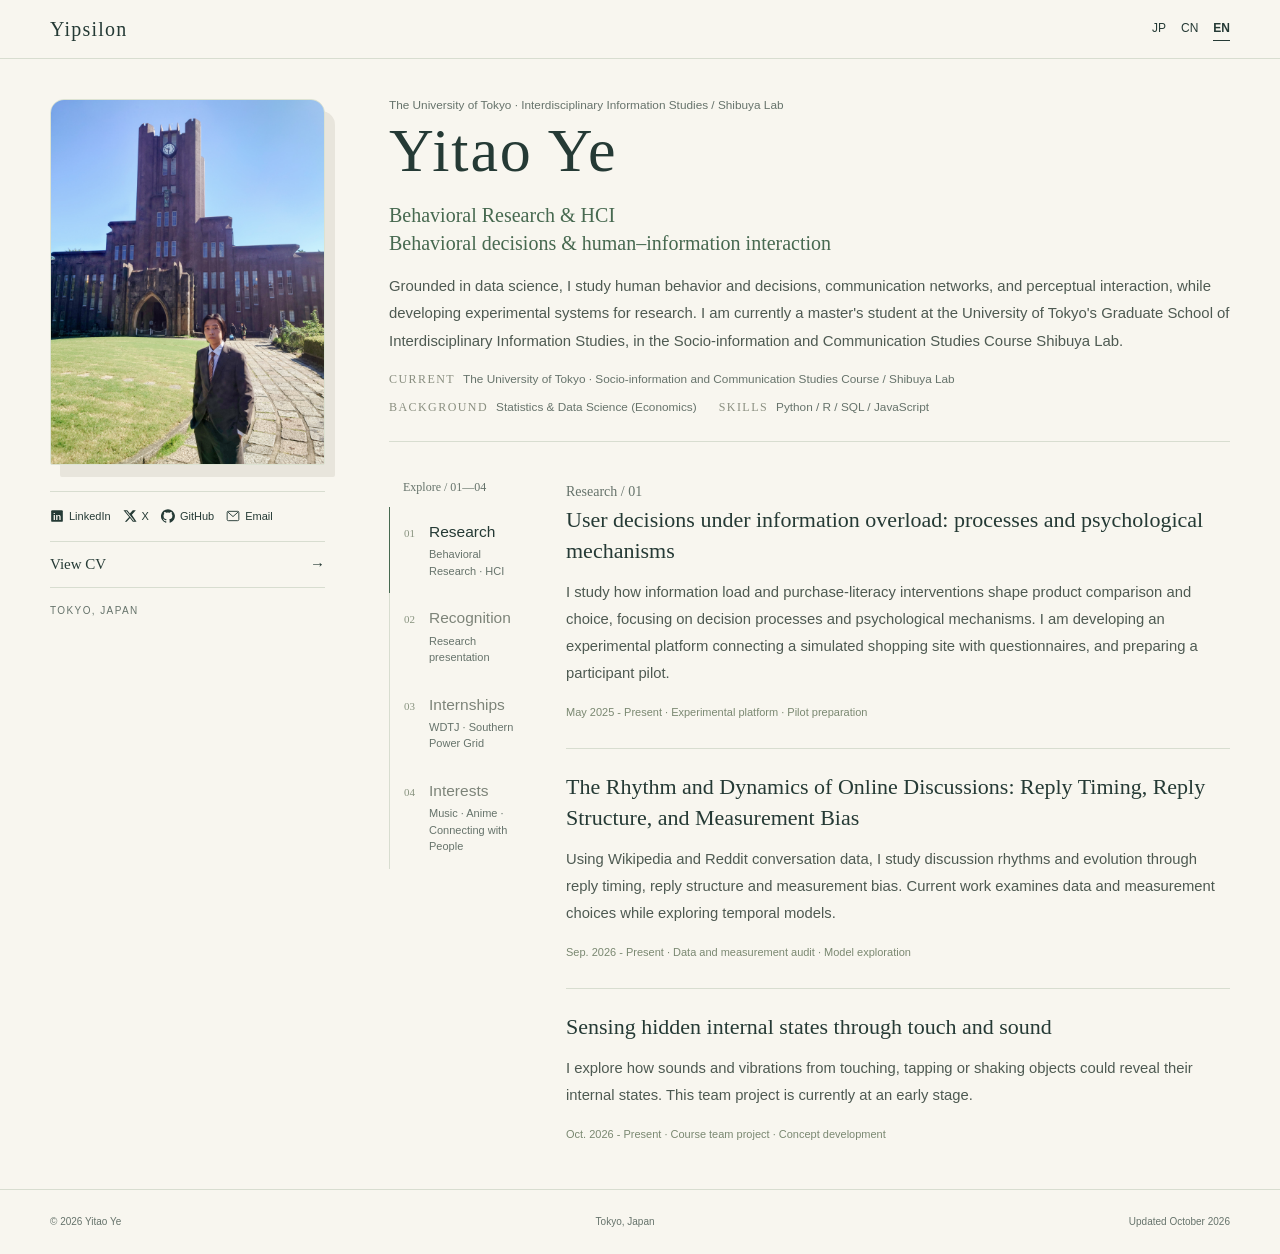
==== commit 4f5c3382: "Date EC research from confirmed May 2025 proposal" ====
--- a/en/index.html
+++ b/en/index.html
@@ -3,9 +3,9 @@
       <aside class="profile-side"><div class="profile-art profile-photo"><a href="../portrait.jpg"><img src="../portrait.jpg" alt="Portrait of Yitao Ye" width="3024" height="4032" fetchpriority="high"></a></div><div class="social-links" id="contact"><a href="https://www.linkedin.com/in/yitao-ye-24138a41a/" aria-label="LinkedIn" target="_blank" rel="noopener noreferrer"><svg viewBox="0 0 24 24" aria-hidden="true"><rect x="2" y="2" width="20" height="20" rx="2" fill="currentColor"/><text x="5" y="18" fill="var(--paper)" font-family="Arial,sans-serif" font-weight="700" font-size="16">in</text></svg><span>LinkedIn</span></a><a href="https://x.com/Yipsilon2887" aria-label="X" target="_blank" rel="noopener noreferrer"><svg viewBox="0 0 24 24" aria-hidden="true"><path fill="currentColor" d="M18.9 2H22l-6.8 7.8L23.2 22h-6.3l-4.9-6.5L6.3 22H3.2l7.3-8.4L.8 2h6.5l4.4 5.8L16.8 2h2.1ZM17.8 20h1.8L6.3 4H4.4l13.4 16Z"/></svg><span>X</span></a><a href="https://github.com/yipsilon2887" aria-label="GitHub" target="_blank" rel="noopener noreferrer"><svg viewBox="0 0 24 24" aria-hidden="true"><path fill="currentColor" d="M12 .3a12 12 0 0 0-3.8 23.4c.6.1.8-.3.8-.6v-2.3c-3.4.7-4.1-1.4-4.1-1.4-.5-1.4-1.3-1.8-1.3-1.8-1.1-.7.1-.7.1-.7 1.2.1 1.8 1.3 1.8 1.3 1 1.8 2.8 1.3 3.5 1 .1-.8.4-1.3.8-1.6-2.7-.3-5.5-1.4-5.5-6a4.7 4.7 0 0 1 1.2-3.2c-.1-.3-.5-1.6.1-3.2 0 0 1-.3 3.3 1.2a11.4 11.4 0 0 1 6 0c2.3-1.5 3.3-1.2 3.3-1.2.6 1.6.2 2.9.1 3.2a4.7 4.7 0 0 1 1.2 3.2c0 4.6-2.8 5.7-5.5 6 .4.4.8 1.1.8 2.2v3.3c0 .3.2.7.8.6A12 12 0 0 0 12 .3Z"/></svg><span>GitHub</span></a><a href="mailto:yipsilon2887@outlook.com" aria-label="Email"><svg viewBox="0 0 24 24" aria-hidden="true"><g fill="none" stroke="currentColor" stroke-width="1.6" stroke-linejoin="round"><rect x="2" y="4" width="20" height="16" rx="2"/><path d="m3 5 9 8 9-8"/></g></svg><span>Email</span></a></div><a class="side-cv" href="cv/">View CV <span aria-hidden="true">&#8594;</span></a><p class="location">TOKYO, JAPAN</p></aside>
       <div class="profile-main"><section class="intro"><p class="affiliation">The University of Tokyo · Interdisciplinary Information Studies / Shibuya Lab</p><h1 aria-label="Yitao Ye">Yitao Ye</h1><h2>Behavioral Research &amp; HCI<br>Behavioral decisions &amp; human–information interaction</h2><p class="bio">Grounded in data science, I study human behavior and decisions, communication networks, and perceptual interaction, while developing experimental systems for research. I am currently a master&#x27;s student at the University of Tokyo&#x27;s Graduate School of Interdisciplinary Information Studies, in the Socio-information and Communication Studies Course Shibuya Lab.</p><div class="identity-strip"><div><span class="label">CURRENT</span><p>The University of Tokyo · Socio-information and Communication Studies Course / Shibuya Lab</p></div><div><span class="label">BACKGROUND</span><p>Statistics &amp; Data Science (Economics)</p></div><div><span class="label">SKILLS</span><p>Python / R / SQL / JavaScript</p></div></div></section>
       <div class="topic-layout"><nav class="topic-nav" aria-label="Explore / 01—04"><p>Explore / 01—04</p><div role="tablist" aria-label="Explore / 01—04"><a role="tab" id="tab-research" aria-controls="research" aria-selected="true" href="#research"><span class="tab-no">01</span><span><strong>Research</strong><small>Behavioral Research · HCI</small></span></a><a role="tab" id="tab-recognition" aria-controls="recognition" aria-selected="false" href="#recognition"><span class="tab-no">02</span><span><strong>Recognition</strong><small>Research presentation</small></span></a><a role="tab" id="tab-experience" aria-controls="experience" aria-selected="false" href="#experience"><span class="tab-no">03</span><span><strong>Internships</strong><small>WDTJ · Southern Power Grid</small></span></a><a role="tab" id="tab-about" aria-controls="about" aria-selected="false" href="#about"><span class="tab-no">04</span><span><strong>Interests</strong><small>Music · Anime · Connecting with People</small></span></a></div></nav><div class="panels">
-      <section class="topic-panel" id="research" role="tabpanel" aria-labelledby="tab-research"><span class="eyebrow">Research / 01</span><article class="project" id="web-track"><h3>User decisions under information overload: processes and psychological mechanisms</h3><p>I study how information load and purchase-literacy interventions shape product comparison and choice, focusing on decision processes and psychological mechanisms. I am developing an experimental platform connecting a simulated shopping site with questionnaires, and preparing a participant pilot.</p><span class="status">Oct. 2025 - Present · Experimental platform · Pilot preparation</span></article><article class="project" id="sociophysics"><h3>The Rhythm and Dynamics of Online Discussions: Reply Timing, Reply Structure, and Measurement Bias</h3><p>Using Wikipedia and Reddit conversation data, I study discussion rhythms and evolution through reply timing, reply structure and measurement bias. Current work examines data and measurement choices while exploring temporal models.</p><span class="status">Sep. 2026 - Present · Data and measurement audit · Model exploration</span></article><article class="project" id="human-augmentation"><h3>Sensing hidden internal states through touch and sound</h3><p>I explore how sounds and vibrations from touching, tapping or shaking objects could reveal their internal states. This team project is currently at an early stage.</p><span class="status">Oct. 2026 - Present · Course team project · Concept development</span></article></section>
+      <section class="topic-panel" id="research" role="tabpanel" aria-labelledby="tab-research"><span class="eyebrow">Research / 01</span><article class="project" id="web-track"><h3>User decisions under information overload: processes and psychological mechanisms</h3><p>I study how information load and purchase-literacy interventions shape product comparison and choice, focusing on decision processes and psychological mechanisms. I am developing an experimental platform connecting a simulated shopping site with questionnaires, and preparing a participant pilot.</p><span class="status">May 2025 - Present · Experimental platform · Pilot preparation</span></article><article class="project" id="sociophysics"><h3>The Rhythm and Dynamics of Online Discussions: Reply Timing, Reply Structure, and Measurement Bias</h3><p>Using Wikipedia and Reddit conversation data, I study discussion rhythms and evolution through reply timing, reply structure and measurement bias. Current work examines data and measurement choices while exploring temporal models.</p><span class="status">Sep. 2026 - Present · Data and measurement audit · Model exploration</span></article><article class="project" id="human-augmentation"><h3>Sensing hidden internal states through touch and sound</h3><p>I explore how sounds and vibrations from touching, tapping or shaking objects could reveal their internal states. This team project is currently at an early stage.</p><span class="status">Oct. 2026 - Present · Course team project · Concept development</span></article></section>
       <section class="topic-panel" id="recognition" role="tabpanel" aria-labelledby="tab-recognition"><span class="eyebrow">Presentation &amp; recognition / 02</span><h2>13 September 2026 · 社会情報学会 Research Presentation Excellence Award</h2><p>Oral presentation: “Information overload and purchase literacy in online shopping environments: a review of prior research focusing on attention allocation.”</p></section>
       <section class="topic-panel" id="experience" role="tabpanel" aria-labelledby="tab-experience"><span class="eyebrow">Internships / 03</span><h2>Internships</h2><article class="internship"><span class="date">2026.08</span><div><h3>Western Digital Technologies Japan</h3><p>Five-day internship · Software course</p></div></article><article class="internship"><span class="date">2024.10 — 2025.01</span><div><h3>China Southern Power Grid</h3><p>Data Analyst Intern</p></div></article></section>
       <section class="topic-panel" id="about" role="tabpanel" aria-labelledby="tab-about"><span class="eyebrow">Interests / 04</span><h2>Music, anime culture &amp; everyday exploration</h2><ul><li>Music: Showa-era popular songs, J-pop, City pop and anime songs (Anisong)</li><li>Artists: Hikaru Utada, Nana Mizuki, LiSA, Yukari Tamura, Yuki Nakashima, Inori Minase, Eir Aoi, May&#x27;n, East Of Eden and BanG Dream!</li><li>Other interests: digital gadgets, anime, games, robot, voice actors, information-rich, observing people and society</li><li>Everyday activities: anime pilgrimages, stamp rallies and anime-related events</li><li>Skills: swimming (China&#x27;s national Level 3 athlete standard) and calligraphy</li><li>Clubs: UTokyo Reading Drama Club; former vice president of Jinan University Japanese Culture Club</li><li>Languages: Mandarin &amp; Cantonese (native) / Japanese JLPT N1 / English CEFR B2</li></ul></section>
       </div></div></div>
-    </main><footer><div class="wrap footer-inner"><span>&copy; 2026 Yitao Ye</span><span>Tokyo, Japan</span><span>Updated October 2026</span></div></footer><script type="application/json" id="language-pages">{"ja/":"\u003c!doctype html>\n\u003chtml lang=\"ja\">\u003chead>\u003cmeta charset=\"utf-8\">\u003cmeta name=\"viewport\" content=\"width=device-width,initial-scale=1\">\u003ctitle>叶毅陶 | 東京大学 | 行動研究・HCI\u003c/title>\u003cmeta name=\"description\" content=\"叶毅陶の個人サイト。東京大学大学院で、データサイエンスを基盤に行動・意思決定、コミュニケーションのネットワーク、知覚とインタラクションを研究しています。\">\u003cmeta name=\"theme-color\" content=\"#f8f6ef\">\u003cmeta property=\"og:title\" content=\"叶毅陶 | 東京大学 | 行動研究・HCI\">\u003cmeta property=\"og:description\" content=\"叶毅陶の個人サイト。東京大学大学院で、データサイエンスを基盤に行動・意思決定、コミュニケーションのネットワーク、知覚とインタラクションを研究しています。\">\u003cmeta property=\"og:type\" content=\"website\">\u003clink rel=\"icon\" href=\"../favicon.svg\" type=\"image/svg+xml\">\u003clink rel=\"stylesheet\" href=\"../styles.css\">\u003clink rel=\"alternate\" hreflang=\"ja\" href=\"../ja/\">\u003clink rel=\"alternate\" hreflang=\"zh-CN\" href=\"../zh/\">\u003clink rel=\"alternate\" hreflang=\"en\" href=\"../en/\">\u003c/head>\u003cbody>\u003ca class=\"skip\" href=\"#main\">本文へ\u003c/a>\u003cheader>\u003cdiv class=\"wrap topbar\">\u003ca class=\"brand\" aria-label=\"イプシロン\" href=\"./\">イプシロン\u003c/a>\u003cnav class=\"nav\" aria-label=\"Navigation\">\u003ca href=\"#research\">研究\u003c/a>\u003ca href=\"#experience\">経験\u003c/a>\u003ca href=\"#about\">私について\u003c/a>\u003ca href=\"#contact\">連絡\u003c/a>\u003c/nav>\u003cnav class=\"langs\" aria-label=\"Language\">\u003ca href=\"../ja/\" lang=\"ja\" data-language=\"ja\" aria-current=\"page\">JP\u003c/a>\u003ca href=\"../zh/\" lang=\"zh-CN\" data-language=\"zh\">CN\u003c/a>\u003ca href=\"../en/\" lang=\"en\" data-language=\"en\">EN\u003c/a>\u003c/nav>\u003c/div>\u003c/header>\u003cmain id=\"main\" class=\"wrap profile-layout\">\n      \u003caside class=\"profile-side\">\u003cdiv class=\"profile-art profile-photo\">\u003ca href=\"../portrait.jpg\">\u003cimg src=\"../portrait.jpg\" alt=\"叶毅陶の写真\" width=\"3024\" height=\"4032\" fetchpriority=\"high\">\u003c/a>\u003c/div>\u003cdiv class=\"social-links\" id=\"contact\">\u003ca href=\"https://www.linkedin.com/in/yitao-ye-24138a41a/\" aria-label=\"LinkedIn\" target=\"_blank\" rel=\"noopener noreferrer\">\u003csvg viewBox=\"0 0 24 24\" aria-hidden=\"true\">\u003crect x=\"2\" y=\"2\" width=\"20\" height=\"20\" rx=\"2\" fill=\"currentColor\"/>\u003ctext x=\"5\" y=\"18\" fill=\"var(--paper)\" font-family=\"Arial,sans-serif\" font-weight=\"700\" font-size=\"16\">in\u003c/text>\u003c/svg>\u003cspan>LinkedIn\u003c/span>\u003c/a>\u003ca href=\"https://x.com/Yipsilon2887\" aria-label=\"X\" target=\"_blank\" rel=\"noopener noreferrer\">\u003csvg viewBox=\"0 0 24 24\" aria-hidden=\"true\">\u003cpath fill=\"currentColor\" d=\"M18.9 2H22l-6.8 7.8L23.2 22h-6.3l-4.9-6.5L6.3 22H3.2l7.3-8.4L.8 2h6.5l4.4 5.8L16.8 2h2.1ZM17.8 20h1.8L6.3 4H4.4l13.4 16Z\"/>\u003c/svg>\u003cspan>X\u003c/span>\u003c/a>\u003ca href=\"https://github.com/yipsilon2887\" aria-label=\"GitHub\" target=\"_blank\" rel=\"noopener noreferrer\">\u003csvg viewBox=\"0 0 24 24\" aria-hidden=\"true\">\u003cpath fill=\"currentColor\" d=\"M12 .3a12 12 0 0 0-3.8 23.4c.6.1.8-.3.8-.6v-2.3c-3.4.7-4.1-1.4-4.1-1.4-.5-1.4-1.3-1.8-1.3-1.8-1.1-.7.1-.7.1-.7 1.2.1 1.8 1.3 1.8 1.3 1 1.8 2.8 1.3 3.5 1 .1-.8.4-1.3.8-1.6-2.7-.3-5.5-1.4-5.5-6a4.7 4.7 0 0 1 1.2-3.2c-.1-.3-.5-1.6.1-3.2 0 0 1-.3 3.3 1.2a11.4 11.4 0 0 1 6 0c2.3-1.5 3.3-1.2 3.3-1.2.6 1.6.2 2.9.1 3.2a4.7 4.7 0 0 1 1.2 3.2c0 4.6-2.8 5.7-5.5 6 .4.4.8 1.1.8 2.2v3.3c0 .3.2.7.8.6A12 12 0 0 0 12 .3Z\"/>\u003c/svg>\u003cspan>GitHub\u003c/span>\u003c/a>\u003ca href=\"mailto:yipsilon2887@outlook.com\" aria-label=\"メール\">\u003csvg viewBox=\"0 0 24 24\" aria-hidden=\"true\">\u003cg fill=\"none\" stroke=\"currentColor\" stroke-width=\"1.6\" stroke-linejoin=\"round\">\u003crect x=\"2\" y=\"4\" width=\"20\" height=\"16\" rx=\"2\"/>\u003cpath d=\"m3 5 9 8 9-8\"/>\u003c/g>\u003c/svg>\u003cspan>メール\u003c/span>\u003c/a>\u003c/div>\u003ca class=\"side-cv\" href=\"cv/\">経歴を見る \u003cspan aria-hidden=\"true\">&#8594;\u003c/span>\u003c/a>\u003cp class=\"location\">TOKYO, JAPAN\u003c/p>\u003c/aside>\n      \u003cdiv class=\"profile-main\">\u003csection class=\"intro\">\u003cp class=\"affiliation\">東京大学 学際情報学専攻 / 澁谷研究室\u003c/p>\u003ch1 aria-label=\"叶毅陶\">\u003cspan>叶\u003c/span>\u003cspan class=\"name-given\">毅陶\u003c/span>\u003c/h1>\u003ch2>行動研究・HCI\u003cbr>意思決定・人と情報のインタラクション\u003c/h2>\u003cp class=\"bio\">データサイエンスを基盤に、人の行動と意思決定、コミュニケーションのネットワーク、知覚とインタラクションを研究し、実験システムの開発にも取り組んでいます。現在は東京大学大学院学際情報学府の修士課程で、社会情報学コース・澁谷研究室に所属しています。\u003c/p>\u003cdiv class=\"identity-strip\">\u003cdiv>\u003cspan class=\"label\">現在\u003c/span>\u003cp>東京大学大学院 · 社会情報学コース / 澁谷研究室\u003c/p>\u003c/div>\u003cdiv>\u003cspan class=\"label\">専門\u003c/span>\u003cp>統計・データサイエンス（経済分野）\u003c/p>\u003c/div>\u003cdiv>\u003cspan class=\"label\">スキル\u003c/span>\u003cp>Python / R / SQL / JavaScript\u003c/p>\u003c/div>\u003c/div>\u003c/section>\n      \u003cdiv class=\"topic-layout\">\u003cnav class=\"topic-nav\" aria-label=\"主な内容 / 01—04\">\u003cp>主な内容 / 01—04\u003c/p>\u003cdiv role=\"tablist\" aria-label=\"主な内容 / 01—04\">\u003ca role=\"tab\" id=\"tab-research\" aria-controls=\"research\" aria-selected=\"true\" href=\"#research\">\u003cspan class=\"tab-no\">01\u003c/span>\u003cspan>\u003cstrong>研究\u003c/strong>\u003csmall>行動研究・HCI\u003c/small>\u003c/span>\u003c/a>\u003ca role=\"tab\" id=\"tab-recognition\" aria-controls=\"recognition\" aria-selected=\"false\" href=\"#recognition\">\u003cspan class=\"tab-no\">02\u003c/span>\u003cspan>\u003cstrong>発表・受賞\u003c/strong>\u003csmall>社会情報学会\u003c/small>\u003c/span>\u003c/a>\u003ca role=\"tab\" id=\"tab-experience\" aria-controls=\"experience\" aria-selected=\"false\" href=\"#experience\">\u003cspan class=\"tab-no\">03\u003c/span>\u003cspan>\u003cstrong>インターン\u003c/strong>\u003csmall>WDTJ・南方電網\u003c/small>\u003c/span>\u003c/a>\u003ca role=\"tab\" id=\"tab-about\" aria-controls=\"about\" aria-selected=\"false\" href=\"#about\">\u003cspan class=\"tab-no\">04\u003c/span>\u003cspan>\u003cstrong>趣味・関心\u003c/strong>\u003csmall>音楽・アニメ・人とのつながり\u003c/small>\u003c/span>\u003c/a>\u003c/div>\u003c/nav>\u003cdiv class=\"panels\">\n      \u003csection class=\"topic-panel\" id=\"research\" role=\"tabpanel\" aria-labelledby=\"tab-research\">\u003cspan class=\"eyebrow\">研究 / 01\u003c/span>\u003carticle class=\"project\" id=\"web-track\">\u003ch3>情報過負荷下のユーザーの意思決定と心理メカニズム\u003c/h3>\u003cp>情報量と購買リテラシーへの介入が、商品の比較・選択にどう関わるかを、意思決定過程と心理メカニズムに着目して研究しています。模擬ECサイトと質問紙をつないだ実験環境を開発し、パイロット実験を準備中です。\u003c/p>\u003cspan class=\"status\">2025年10月 - 現在 · 実験システム構築・パイロット準備\u003c/span>\u003c/article>\u003carticle class=\"project\" id=\"sociophysics\">\u003ch3>オンライン議論のリズムと展開：返信時間・構造・測定バイアス\u003c/h3>\u003cp>WikipediaやRedditの対話データを用い、返信タイミング、返信構造、測定バイアスからオンライン議論のリズムと展開を調べています。データと測定方法を検証しながら、時間モデルを探索しています。\u003c/p>\u003cspan class=\"status\">2026年9月 - 現在 · データ・測定検証／モデル探索\u003c/span>\u003c/article>\u003carticle class=\"project\" id=\"human-augmentation\">\u003ch3>触覚と聴覚で捉える、見えない内部状態\u003c/h3>\u003cp>触れる、たたく、揺らすことで生じる音や振動から、物体の内部状態を知覚する方法を考えています。チームプロジェクトとして、現在は初期段階にあります。\u003c/p>\u003cspan class=\"status\">2026年10月 - 現在 · 授業プロジェクト・構想段階\u003c/span>\u003c/article>\u003c/section>\n      \u003csection class=\"topic-panel\" id=\"recognition\" role=\"tabpanel\" aria-labelledby=\"tab-recognition\">\u003cspan class=\"eyebrow\">発表・受賞 / 02\u003c/span>\u003ch2>2026年9月13日 · 社会情報学会 研究発表優秀賞\u003c/h2>\u003cp>「オンライン購買環境における情報過負荷と購買識別力：注意配分過程に着目した先行研究レビュー」— 口頭発表\u003c/p>\u003c/section>\n      \u003csection class=\"topic-panel\" id=\"experience\" role=\"tabpanel\" aria-labelledby=\"tab-experience\">\u003cspan class=\"eyebrow\">インターンシップ / 03\u003c/span>\u003ch2>インターンシップ\u003c/h2>\u003carticle class=\"internship\">\u003cspan class=\"date\">2026.08\u003c/span>\u003cdiv>\u003ch3>Western Digital Technologies Japan\u003c/h3>\u003cp>5日間インターンシップ · ソフトウェアコース\u003c/p>\u003c/div>\u003c/article>\u003carticle class=\"internship\">\u003cspan class=\"date\">2024.10 — 2025.01\u003c/span>\u003cdiv>\u003ch3>中国南方電網\u003c/h3>\u003cp>データ分析インターン\u003c/p>\u003c/div>\u003c/article>\u003c/section>\n      \u003csection class=\"topic-panel\" id=\"about\" role=\"tabpanel\" aria-labelledby=\"tab-about\">\u003cspan class=\"eyebrow\">趣味・関心 / 04\u003c/span>\u003ch2>音楽・サブカルチャー・日々の探索\u003c/h2>\u003cul>\u003cli>好きな音楽：昭和歌謡、J-POP、City Pop、アニソン\u003c/li>\u003cli>アーティスト：宇多田ヒカル、水樹奈々、LiSA、田村ゆかり、中島由貴、水瀬いのり、藍井エイル、May&#x27;n、East Of Eden、BanG Dream!\u003c/li>\u003cli>その他の関心：ガジェット、アニメ、ゲーム、ロボット、声優、情報強者、ニュース、人間・社会観察\u003c/li>\u003cli>日々の楽しみ：聖地巡礼、スタンプラリー、アニメ関連イベント\u003c/li>\u003cli>特技：水泳（泳力検定1級相当）、書道\u003c/li>\u003cli>サークル：東京大学朗読劇研究会 ／ 暨南大学日本語サークル 元副会長\u003c/li>\u003cli>語学：中国語・広東語（母語）／ 日本語 JLPT N1 ／ 英語 CEFR B2\u003c/li>\u003c/ul>\u003c/section>\n      \u003c/div>\u003c/div>\u003c/div>\n    \u003c/main>\u003cfooter>\u003cdiv class=\"wrap footer-inner\">\u003cspan>&copy; 2026 叶毅陶\u003c/span>\u003cspan>Tokyo, Japan\u003c/span>\u003cspan>更新：2026年10月\u003c/span>\u003c/div>\u003c/footer>\u003cscript src=\"../site.js\" defer>\u003c/script>\u003c/body>\u003c/html>","zh/":"\u003c!doctype html>\n\u003chtml lang=\"zh-CN\">\u003chead>\u003cmeta charset=\"utf-8\">\u003cmeta name=\"viewport\" content=\"width=device-width,initial-scale=1\">\u003ctitle>叶毅陶 | 东京大学 | 行为研究与HCI\u003c/title>\u003cmeta name=\"description\" content=\"叶毅陶的个人主页：东京大学研究生，以数据科学为基础，关注行为决策、交流网络与感知交互，兼具实验系统和软件开发经历。\">\u003cmeta name=\"theme-color\" content=\"#f8f6ef\">\u003cmeta property=\"og:title\" content=\"叶毅陶 | 东京大学 | 行为研究与HCI\">\u003cmeta property=\"og:description\" content=\"叶毅陶的个人主页：东京大学研究生，以数据科学为基础，关注行为决策、交流网络与感知交互，兼具实验系统和软件开发经历。\">\u003cmeta property=\"og:type\" content=\"website\">\u003clink rel=\"icon\" href=\"../favicon.svg\" type=\"image/svg+xml\">\u003clink rel=\"stylesheet\" href=\"../styles.css\">\u003clink rel=\"alternate\" hreflang=\"ja\" href=\"../ja/\">\u003clink rel=\"alternate\" hreflang=\"zh-CN\" href=\"../zh/\">\u003clink rel=\"alternate\" hreflang=\"en\" href=\"../en/\">\u003c/head>\u003cbody>\u003ca class=\"skip\" href=\"#main\">跳至正文\u003c/a>\u003cheader>\u003cdiv class=\"wrap topbar\">\u003ca class=\"brand\" aria-label=\"Yipsilon\" href=\"./\">Yipsilon\u003c/a>\u003cnav class=\"nav\" aria-label=\"Navigation\">\u003ca href=\"#research\">研究\u003c/a>\u003ca href=\"#experience\">经历\u003c/a>\u003ca href=\"#about\">关于我\u003c/a>\u003ca href=\"#contact\">联系\u003c/a>\u003c/nav>\u003cnav class=\"langs\" aria-label=\"Language\">\u003ca href=\"../ja/\" lang=\"ja\" data-language=\"ja\">JP\u003c/a>\u003ca href=\"../zh/\" lang=\"zh-CN\" data-language=\"zh\" aria-current=\"page\">CN\u003c/a>\u003ca href=\"../en/\" lang=\"en\" data-language=\"en\">EN\u003c/a>\u003c/nav>\u003c/div>\u003c/header>\u003cmain id=\"main\" class=\"wrap profile-layout\">\n      \u003caside class=\"profile-side\">\u003cdiv class=\"profile-art profile-photo\">\u003ca href=\"../portrait.jpg\">\u003cimg src=\"../portrait.jpg\" alt=\"叶毅陶的照片\" width=\"3024\" height=\"4032\" fetchpriority=\"high\">\u003c/a>\u003c/div>\u003cdiv class=\"social-links\" id=\"contact\">\u003ca href=\"https://www.linkedin.com/in/yitao-ye-24138a41a/\" aria-label=\"LinkedIn\" target=\"_blank\" rel=\"noopener noreferrer\">\u003csvg viewBox=\"0 0 24 24\" aria-hidden=\"true\">\u003crect x=\"2\" y=\"2\" width=\"20\" height=\"20\" rx=\"2\" fill=\"currentColor\"/>\u003ctext x=\"5\" y=\"18\" fill=\"var(--paper)\" font-family=\"Arial,sans-serif\" font-weight=\"700\" font-size=\"16\">in\u003c/text>\u003c/svg>\u003cspan>LinkedIn\u003c/span>\u003c/a>\u003ca href=\"https://x.com/Yipsilon2887\" aria-label=\"X\" target=\"_blank\" rel=\"noopener noreferrer\">\u003csvg viewBox=\"0 0 24 24\" aria-hidden=\"true\">\u003cpath fill=\"currentColor\" d=\"M18.9 2H22l-6.8 7.8L23.2 22h-6.3l-4.9-6.5L6.3 22H3.2l7.3-8.4L.8 2h6.5l4.4 5.8L16.8 2h2.1ZM17.8 20h1.8L6.3 4H4.4l13.4 16Z\"/>\u003c/svg>\u003cspan>X\u003c/span>\u003c/a>\u003ca href=\"https://github.com/yipsilon2887\" aria-label=\"GitHub\" target=\"_blank\" rel=\"noopener noreferrer\">\u003csvg viewBox=\"0 0 24 24\" aria-hidden=\"true\">\u003cpath fill=\"currentColor\" d=\"M12 .3a12 12 0 0 0-3.8 23.4c.6.1.8-.3.8-.6v-2.3c-3.4.7-4.1-1.4-4.1-1.4-.5-1.4-1.3-1.8-1.3-1.8-1.1-.7.1-.7.1-.7 1.2.1 1.8 1.3 1.8 1.3 1 1.8 2.8 1.3 3.5 1 .1-.8.4-1.3.8-1.6-2.7-.3-5.5-1.4-5.5-6a4.7 4.7 0 0 1 1.2-3.2c-.1-.3-.5-1.6.1-3.2 0 0 1-.3 3.3 1.2a11.4 11.4 0 0 1 6 0c2.3-1.5 3.3-1.2 3.3-1.2.6 1.6.2 2.9.1 3.2a4.7 4.7 0 0 1 1.2 3.2c0 4.6-2.8 5.7-5.5 6 .4.4.8 1.1.8 2.2v3.3c0 .3.2.7.8.6A12 12 0 0 0 12 .3Z\"/>\u003c/svg>\u003cspan>GitHub\u003c/span>\u003c/a>\u003ca href=\"mailto:yipsilon2887@outlook.com\" aria-label=\"邮箱\">\u003csvg viewBox=\"0 0 24 24\" aria-hidden=\"true\">\u003cg fill=\"none\" stroke=\"currentColor\" stroke-width=\"1.6\" stroke-linejoin=\"round\">\u003crect x=\"2\" y=\"4\" width=\"20\" height=\"16\" rx=\"2\"/>\u003cpath d=\"m3 5 9 8 9-8\"/>\u003c/g>\u003c/svg>\u003cspan>邮箱\u003c/span>\u003c/a>\u003c/div>\u003ca class=\"side-cv\" href=\"cv/\">查看履历 \u003cspan aria-hidden=\"true\">&#8594;\u003c/span>\u003c/a>\u003cp class=\"location\">TOKYO, JAPAN\u003c/p>\u003c/aside>\n      \u003cdiv class=\"profile-main\">\u003csection class=\"intro\">\u003cp class=\"affiliation\">东京大学 学际情报学专攻 / 澁谷研究室\u003c/p>\u003ch1 aria-label=\"叶毅陶\">\u003cspan>叶\u003c/span>\u003cspan class=\"name-given\">毅陶\u003c/span>\u003c/h1>\u003ch2>行为研究・HCI\u003cbr>行为决策&amp;人与信息的交互\u003c/h2>\u003cp class=\"bio\">以数据科学为基础，关注人的行为与决策、交流网络及感知交互，并开发用于研究的实验系统。目前在东京大学大学院学际情报学府攻读硕士，所属社会情报学课程澁谷研究室。\u003c/p>\u003cdiv class=\"identity-strip\">\u003cdiv>\u003cspan class=\"label\">目前\u003c/span>\u003cp>东京大学大学院 · 社会情报学课程 / 澁谷研究室\u003c/p>\u003c/div>\u003cdiv>\u003cspan class=\"label\">背景\u003c/span>\u003cp>统计与数据科学（经济领域）\u003c/p>\u003c/div>\u003cdiv>\u003cspan class=\"label\">技能\u003c/span>\u003cp>Python / R / SQL / JavaScript\u003c/p>\u003c/div>\u003c/div>\u003c/section>\n      \u003cdiv class=\"topic-layout\">\u003cnav class=\"topic-nav\" aria-label=\"主要内容 / 01—04\">\u003cp>主要内容 / 01—04\u003c/p>\u003cdiv role=\"tablist\" aria-label=\"主要内容 / 01—04\">\u003ca role=\"tab\" id=\"tab-research\" aria-controls=\"research\" aria-selected=\"true\" href=\"#research\">\u003cspan class=\"tab-no\">01\u003c/span>\u003cspan>\u003cstrong>研究\u003c/strong>\u003csmall>行为研究・HCI\u003c/small>\u003c/span>\u003c/a>\u003ca role=\"tab\" id=\"tab-recognition\" aria-controls=\"recognition\" aria-selected=\"false\" href=\"#recognition\">\u003cspan class=\"tab-no\">02\u003c/span>\u003cspan>\u003cstrong>发表与荣誉\u003c/strong>\u003csmall>社会情報学会\u003c/small>\u003c/span>\u003c/a>\u003ca role=\"tab\" id=\"tab-experience\" aria-controls=\"experience\" aria-selected=\"false\" href=\"#experience\">\u003cspan class=\"tab-no\">03\u003c/span>\u003cspan>\u003cstrong>实习经历\u003c/strong>\u003csmall>西部数据・南方电网\u003c/small>\u003c/span>\u003c/a>\u003ca role=\"tab\" id=\"tab-about\" aria-controls=\"about\" aria-selected=\"false\" href=\"#about\">\u003cspan class=\"tab-no\">04\u003c/span>\u003cspan>\u003cstrong>兴趣爱好\u003c/strong>\u003csmall>音乐・动画・人与人的联系\u003c/small>\u003c/span>\u003c/a>\u003c/div>\u003c/nav>\u003cdiv class=\"panels\">\n      \u003csection class=\"topic-panel\" id=\"research\" role=\"tabpanel\" aria-labelledby=\"tab-research\">\u003cspan class=\"eyebrow\">研究 / 01\u003c/span>\u003carticle class=\"project\" id=\"web-track\">\u003ch3>信息过载下的用户决策：行为过程与心理机制\u003c/h3>\u003cp>研究信息量与购买素养干预如何影响商品比较和选择，关注决策过程及其心理机制。正在开发连接模拟电商与问卷的实验平台，并准备真人预实验。\u003c/p>\u003cspan class=\"status\">2025年10月 - 至今 · 实验平台开发 · 预实验准备\u003c/span>\u003c/article>\u003carticle class=\"project\" id=\"sociophysics\">\u003ch3>网络讨论的互动节奏与演化：回复时间、回复结构及其测量偏差\u003c/h3>\u003cp>利用 Wikipedia 与 Reddit 对话数据，从回复时间、回复结构与测量偏差切入，研究网络讨论的互动节奏与演化。当前核查数据与测量方法，并探索时间模型。\u003c/p>\u003cspan class=\"status\">2026年9月 - 至今 · 数据与测量核查 · 模型探索\u003c/span>\u003c/article>\u003carticle class=\"project\" id=\"human-augmentation\">\u003ch3>以触觉与听觉感知不可见的内部状态\u003c/h3>\u003cp>探索通过触摸、轻敲和摇晃产生的声音与振动感知物体内部状态。作为团队项目，目前处于初期阶段。\u003c/p>\u003cspan class=\"status\">2026年10月 - 至今 · 课程团队项目 · 构想阶段\u003c/span>\u003c/article>\u003c/section>\n      \u003csection class=\"topic-panel\" id=\"recognition\" role=\"tabpanel\" aria-labelledby=\"tab-recognition\">\u003cspan class=\"eyebrow\">发表与荣誉 / 02\u003c/span>\u003ch2>2026年9月13日 · 社会情報学会「研究発表優秀賞」\u003c/h2>\u003cp>「オンライン購買環境における情報過負荷と購買識別力：注意配分過程に着目した先行研究レビュー」— 口头发表。\u003c/p>\u003c/section>\n      \u003csection class=\"topic-panel\" id=\"experience\" role=\"tabpanel\" aria-labelledby=\"tab-experience\">\u003cspan class=\"eyebrow\">实习经历 / 03\u003c/span>\u003ch2>实习经历\u003c/h2>\u003carticle class=\"internship\">\u003cspan class=\"date\">2026.08\u003c/span>\u003cdiv>\u003ch3>Western Digital Technologies Japan\u003c/h3>\u003cp>5日实习 · 软件方向\u003c/p>\u003c/div>\u003c/article>\u003carticle class=\"internship\">\u003cspan class=\"date\">2024.10 — 2025.01\u003c/span>\u003cdiv>\u003ch3>中国南方电网\u003c/h3>\u003cp>数据分析实习\u003c/p>\u003c/div>\u003c/article>\u003c/section>\n      \u003csection class=\"topic-panel\" id=\"about\" role=\"tabpanel\" aria-labelledby=\"tab-about\">\u003cspan class=\"eyebrow\">兴趣与日常 / 04\u003c/span>\u003ch2>音乐、二次元与日常探索\u003c/h2>\u003cul>\u003cli>音乐流派：昭和歌谣、J-pop、City pop、动画歌曲\u003c/li>\u003cli>音乐人：宇多田ヒカル、水樹奈々、LiSA、田村ゆかり、中島由貴、水瀬いのり、藍井エイル、May&#x27;n、East Of Eden、BanG Dream!\u003c/li>\u003cli>其他兴趣：数码设备、动画、游戏、机器人、声优，新闻，情报强者、观察人与社会\u003c/li>\u003cli>日常活动：圣地巡礼、集章活动、动画相关活动\u003c/li>\u003cli>特长：游泳（中国国家三级运动员水平）、书法\u003c/li>\u003cli>社团：东京大学朗读剧研究会 ／ 暨南大学日语社前副会长\u003c/li>\u003cli>语言：普通话、粤语（母语）／ 日语 JLPT N1 ／ 英语 CEFR B2\u003c/li>\u003c/ul>\u003c/section>\n      \u003c/div>\u003c/div>\u003c/div>\n    \u003c/main>\u003cfooter>\u003cdiv class=\"wrap footer-inner\">\u003cspan>&copy; 2026 叶毅陶\u003c/span>\u003cspan>Tokyo, Japan\u003c/span>\u003cspan>更新于2026年10月\u003c/span>\u003c/div>\u003c/footer>\u003cscript src=\"../site.js\" defer>\u003c/script>\u003c/body>\u003c/html>","en/":"\u003c!doctype html>\n\u003chtml lang=\"en\">\u003chead>\u003cmeta charset=\"utf-8\">\u003cmeta name=\"viewport\" content=\"width=device-width,initial-scale=1\">\u003ctitle>Yitao Ye | The University of Tokyo | Behavioral Research &amp; HCI\u003c/title>\u003cmeta name=\"description\" content=\"Yitao Ye is a graduate student at the University of Tokyo, studying behavior and decisions, communication networks, and perceptual interaction through data science and experimental systems.\">\u003cmeta name=\"theme-color\" content=\"#f8f6ef\">\u003cmeta property=\"og:title\" content=\"Yitao Ye | The University of Tokyo | Behavioral Research &amp; HCI\">\u003cmeta property=\"og:description\" content=\"Yitao Ye is a graduate student at the University of Tokyo, studying behavior and decisions, communication networks, and perceptual interaction through data science and experimental systems.\">\u003cmeta property=\"og:type\" content=\"website\">\u003clink rel=\"icon\" href=\"../favicon.svg\" type=\"image/svg+xml\">\u003clink rel=\"stylesheet\" href=\"../styles.css\">\u003clink rel=\"alternate\" hreflang=\"ja\" href=\"../ja/\">\u003clink rel=\"alternate\" hreflang=\"zh-CN\" href=\"../zh/\">\u003clink rel=\"alternate\" hreflang=\"en\" href=\"../en/\">\u003c/head>\u003cbody>\u003ca class=\"skip\" href=\"#main\">Skip to content\u003c/a>\u003cheader>\u003cdiv class=\"wrap topbar\">\u003ca class=\"brand\" aria-label=\"Yipsilon\" href=\"./\">Yipsilon\u003c/a>\u003cnav class=\"nav\" aria-label=\"Navigation\">\u003ca href=\"#research\">Research\u003c/a>\u003ca href=\"#experience\">Experience\u003c/a>\u003ca href=\"#about\">About\u003c/a>\u003ca href=\"#contact\">Contact\u003c/a>\u003c/nav>\u003cnav class=\"langs\" aria-label=\"Language\">\u003ca href=\"../ja/\" lang=\"ja\" data-language=\"ja\">JP\u003c/a>\u003ca href=\"../zh/\" lang=\"zh-CN\" data-language=\"zh\">CN\u003c/a>\u003ca href=\"../en/\" lang=\"en\" data-language=\"en\" aria-current=\"page\">EN\u003c/a>\u003c/nav>\u003c/div>\u003c/header>\u003cmain id=\"main\" class=\"wrap profile-layout\">\n      \u003caside class=\"profile-side\">\u003cdiv class=\"profile-art profile-photo\">\u003ca href=\"../portrait.jpg\">\u003cimg src=\"../portrait.jpg\" alt=\"Portrait of Yitao Ye\" width=\"3024\" height=\"4032\" fetchpriority=\"high\">\u003c/a>\u003c/div>\u003cdiv class=\"social-links\" id=\"contact\">\u003ca href=\"https://www.linkedin.com/in/yitao-ye-24138a41a/\" aria-label=\"LinkedIn\" target=\"_blank\" rel=\"noopener noreferrer\">\u003csvg viewBox=\"0 0 24 24\" aria-hidden=\"true\">\u003crect x=\"2\" y=\"2\" width=\"20\" height=\"20\" rx=\"2\" fill=\"currentColor\"/>\u003ctext x=\"5\" y=\"18\" fill=\"var(--paper)\" font-family=\"Arial,sans-serif\" font-weight=\"700\" font-size=\"16\">in\u003c/text>\u003c/svg>\u003cspan>LinkedIn\u003c/span>\u003c/a>\u003ca href=\"https://x.com/Yipsilon2887\" aria-label=\"X\" target=\"_blank\" rel=\"noopener noreferrer\">\u003csvg viewBox=\"0 0 24 24\" aria-hidden=\"true\">\u003cpath fill=\"currentColor\" d=\"M18.9 2H22l-6.8 7.8L23.2 22h-6.3l-4.9-6.5L6.3 22H3.2l7.3-8.4L.8 2h6.5l4.4 5.8L16.8 2h2.1ZM17.8 20h1.8L6.3 4H4.4l13.4 16Z\"/>\u003c/svg>\u003cspan>X\u003c/span>\u003c/a>\u003ca href=\"https://github.com/yipsilon2887\" aria-label=\"GitHub\" target=\"_blank\" rel=\"noopener noreferrer\">\u003csvg viewBox=\"0 0 24 24\" aria-hidden=\"true\">\u003cpath fill=\"currentColor\" d=\"M12 .3a12 12 0 0 0-3.8 23.4c.6.1.8-.3.8-.6v-2.3c-3.4.7-4.1-1.4-4.1-1.4-.5-1.4-1.3-1.8-1.3-1.8-1.1-.7.1-.7.1-.7 1.2.1 1.8 1.3 1.8 1.3 1 1.8 2.8 1.3 3.5 1 .1-.8.4-1.3.8-1.6-2.7-.3-5.5-1.4-5.5-6a4.7 4.7 0 0 1 1.2-3.2c-.1-.3-.5-1.6.1-3.2 0 0 1-.3 3.3 1.2a11.4 11.4 0 0 1 6 0c2.3-1.5 3.3-1.2 3.3-1.2.6 1.6.2 2.9.1 3.2a4.7 4.7 0 0 1 1.2 3.2c0 4.6-2.8 5.7-5.5 6 .4.4.8 1.1.8 2.2v3.3c0 .3.2.7.8.6A12 12 0 0 0 12 .3Z\"/>\u003c/svg>\u003cspan>GitHub\u003c/span>\u003c/a>\u003ca href=\"mailto:yipsilon2887@outlook.com\" aria-label=\"Email\">\u003csvg viewBox=\"0 0 24 24\" aria-hidden=\"true\">\u003cg fill=\"none\" stroke=\"currentColor\" stroke-width=\"1.6\" stroke-linejoin=\"round\">\u003crect x=\"2\" y=\"4\" width=\"20\" height=\"16\" rx=\"2\"/>\u003cpath d=\"m3 5 9 8 9-8\"/>\u003c/g>\u003c/svg>\u003cspan>Email\u003c/span>\u003c/a>\u003c/div>\u003ca class=\"side-cv\" href=\"cv/\">View CV \u003cspan aria-hidden=\"true\">&#8594;\u003c/span>\u003c/a>\u003cp class=\"location\">TOKYO, JAPAN\u003c/p>\u003c/aside>\n      \u003cdiv class=\"profile-main\">\u003csection class=\"intro\">\u003cp class=\"affiliation\">The University of Tokyo · Interdisciplinary Information Studies / Shibuya Lab\u003c/p>\u003ch1 aria-label=\"Yitao Ye\">Yitao Ye\u003c/h1>\u003ch2>Behavioral Research &amp; HCI\u003cbr>Behavioral decisions &amp; human–information interaction\u003c/h2>\u003cp class=\"bio\">Grounded in data science, I study human behavior and decisions, communication networks, and perceptual interaction, while developing experimental systems for research. I am currently a master&#x27;s student at the University of Tokyo&#x27;s Graduate School of Interdisciplinary Information Studies, in the Socio-information and Communication Studies Course Shibuya Lab.\u003c/p>\u003cdiv class=\"identity-strip\">\u003cdiv>\u003cspan class=\"label\">CURRENT\u003c/span>\u003cp>The University of Tokyo · Socio-information and Communication Studies Course / Shibuya Lab\u003c/p>\u003c/div>\u003cdiv>\u003cspan class=\"label\">BACKGROUND\u003c/span>\u003cp>Statistics &amp; Data Science (Economics)\u003c/p>\u003c/div>\u003cdiv>\u003cspan class=\"label\">SKILLS\u003c/span>\u003cp>Python / R / SQL / JavaScript\u003c/p>\u003c/div>\u003c/div>\u003c/section>\n      \u003cdiv class=\"topic-layout\">\u003cnav class=\"topic-nav\" aria-label=\"Explore / 01—04\">\u003cp>Explore / 01—04\u003c/p>\u003cdiv role=\"tablist\" aria-label=\"Explore / 01—04\">\u003ca role=\"tab\" id=\"tab-research\" aria-controls=\"research\" aria-selected=\"true\" href=\"#research\">\u003cspan class=\"tab-no\">01\u003c/span>\u003cspan>\u003cstrong>Research\u003c/strong>\u003csmall>Behavioral Research · HCI\u003c/small>\u003c/span>\u003c/a>\u003ca role=\"tab\" id=\"tab-recognition\" aria-controls=\"recognition\" aria-selected=\"false\" href=\"#recognition\">\u003cspan class=\"tab-no\">02\u003c/span>\u003cspan>\u003cstrong>Recognition\u003c/strong>\u003csmall>Research presentation\u003c/small>\u003c/span>\u003c/a>\u003ca role=\"tab\" id=\"tab-experience\" aria-controls=\"experience\" aria-selected=\"false\" href=\"#experience\">\u003cspan class=\"tab-no\">03\u003c/span>\u003cspan>\u003cstrong>Internships\u003c/strong>\u003csmall>WDTJ · Southern Power Grid\u003c/small>\u003c/span>\u003c/a>\u003ca role=\"tab\" id=\"tab-about\" aria-controls=\"about\" aria-selected=\"false\" href=\"#about\">\u003cspan class=\"tab-no\">04\u003c/span>\u003cspan>\u003cstrong>Interests\u003c/strong>\u003csmall>Music · Anime · Connecting with People\u003c/small>\u003c/span>\u003c/a>\u003c/div>\u003c/nav>\u003cdiv class=\"panels\">\n      \u003csection class=\"topic-panel\" id=\"research\" role=\"tabpanel\" aria-labelledby=\"tab-research\">\u003cspan class=\"eyebrow\">Research / 01\u003c/span>\u003carticle class=\"project\" id=\"web-track\">\u003ch3>User decisions under information overload: processes and psychological mechanisms\u003c/h3>\u003cp>I study how information load and purchase-literacy interventions shape product comparison and choice, focusing on decision processes and psychological mechanisms. I am developing an experimental platform connecting a simulated shopping site with questionnaires, and preparing a participant pilot.\u003c/p>\u003cspan class=\"status\">Oct. 2025 - Present · Experimental platform · Pilot preparation\u003c/span>\u003c/article>\u003carticle class=\"project\" id=\"sociophysics\">\u003ch3>The Rhythm and Dynamics of Online Discussions: Reply Timing, Reply Structure, and Measurement Bias\u003c/h3>\u003cp>Using Wikipedia and Reddit conversation data, I study discussion rhythms and evolution through reply timing, reply structure and measurement bias. Current work examines data and measurement choices while exploring temporal models.\u003c/p>\u003cspan class=\"status\">Sep. 2026 - Present · Data and measurement audit · Model exploration\u003c/span>\u003c/article>\u003carticle class=\"project\" id=\"human-augmentation\">\u003ch3>Sensing hidden internal states through touch and sound\u003c/h3>\u003cp>I explore how sounds and vibrations from touching, tapping or shaking objects could reveal their internal states. This team project is currently at an early stage.\u003c/p>\u003cspan class=\"status\">Oct. 2026 - Present · Course team project · Concept development\u003c/span>\u003c/article>\u003c/section>\n      \u003csection class=\"topic-panel\" id=\"recognition\" role=\"tabpanel\" aria-labelledby=\"tab-recognition\">\u003cspan class=\"eyebrow\">Presentation &amp; recognition / 02\u003c/span>\u003ch2>13 September 2026 · 社会情報学会 Research Presentation Excellence Award\u003c/h2>\u003cp>Oral presentation: “Information overload and purchase literacy in online shopping environments: a review of prior research focusing on attention allocation.”\u003c/p>\u003c/section>\n      \u003csection class=\"topic-panel\" id=\"experience\" role=\"tabpanel\" aria-labelledby=\"tab-experience\">\u003cspan class=\"eyebrow\">Internships / 03\u003c/span>\u003ch2>Internships\u003c/h2>\u003carticle class=\"internship\">\u003cspan class=\"date\">2026.08\u003c/span>\u003cdiv>\u003ch3>Western Digital Technologies Japan\u003c/h3>\u003cp>Five-day internship · Software course\u003c/p>\u003c/div>\u003c/article>\u003carticle class=\"internship\">\u003cspan class=\"date\">2024.10 — 2025.01\u003c/span>\u003cdiv>\u003ch3>China Southern Power Grid\u003c/h3>\u003cp>Data Analyst Intern\u003c/p>\u003c/div>\u003c/article>\u003c/section>\n      \u003csection class=\"topic-panel\" id=\"about\" role=\"tabpanel\" aria-labelledby=\"tab-about\">\u003cspan class=\"eyebrow\">Interests / 04\u003c/span>\u003ch2>Music, anime culture &amp; everyday exploration\u003c/h2>\u003cul>\u003cli>Music: Showa-era popular songs, J-pop, City pop and anime songs (Anisong)\u003c/li>\u003cli>Artists: Hikaru Utada, Nana Mizuki, LiSA, Yukari Tamura, Yuki Nakashima, Inori Minase, Eir Aoi, May&#x27;n, East Of Eden and BanG Dream!\u003c/li>\u003cli>Other interests: digital gadgets, anime, games, robot, voice actors, information-rich, observing people and society\u003c/li>\u003cli>Everyday activities: anime pilgrimages, stamp rallies and anime-related events\u003c/li>\u003cli>Skills: swimming (China&#x27;s national Level 3 athlete standard) and calligraphy\u003c/li>\u003cli>Clubs: UTokyo Reading Drama Club; former vice president of Jinan University Japanese Culture Club\u003c/li>\u003cli>Languages: Mandarin &amp; Cantonese (native) / Japanese JLPT N1 / English CEFR B2\u003c/li>\u003c/ul>\u003c/section>\n      \u003c/div>\u003c/div>\u003c/div>\n    \u003c/main>\u003cfooter>\u003cdiv class=\"wrap footer-inner\">\u003cspan>&copy; 2026 Yitao Ye\u003c/span>\u003cspan>Tokyo, Japan\u003c/span>\u003cspan>Updated October 2026\u003c/span>\u003c/div>\u003c/footer>\u003cscript src=\"../site.js\" defer>\u003c/script>\u003c/body>\u003c/html>","ja/cv/":"\u003c!doctype html>\n\u003chtml lang=\"ja\">\u003chead>\u003cmeta charset=\"utf-8\">\u003cmeta name=\"viewport\" content=\"width=device-width,initial-scale=1\">\u003ctitle>経歴・プロフィール | 叶毅陶 | 東京大学 | 行動研究・HCI\u003c/title>\u003cmeta name=\"description\" content=\"叶毅陶の個人サイト。東京大学大学院で、データサイエンスを基盤に行動・意思決定、コミュニケーションのネットワーク、知覚とインタラクションを研究しています。\">\u003cmeta name=\"theme-color\" content=\"#f8f6ef\">\u003cmeta property=\"og:title\" content=\"経歴・プロフィール | 叶毅陶 | 東京大学 | 行動研究・HCI\">\u003cmeta property=\"og:description\" content=\"叶毅陶の個人サイト。東京大学大学院で、データサイエンスを基盤に行動・意思決定、コミュニケーションのネットワーク、知覚とインタラクションを研究しています。\">\u003cmeta property=\"og:type\" content=\"website\">\u003clink rel=\"icon\" href=\"../../favicon.svg\" type=\"image/svg+xml\">\u003clink rel=\"stylesheet\" href=\"../../styles.css\">\u003clink rel=\"alternate\" hreflang=\"ja\" href=\"../../ja/cv/\">\u003clink rel=\"alternate\" hreflang=\"zh-CN\" href=\"../../zh/cv/\">\u003clink rel=\"alternate\" hreflang=\"en\" href=\"../../en/cv/\">\u003c/head>\u003cbody>\u003ca class=\"skip\" href=\"#main\">本文へ\u003c/a>\u003cheader>\u003cdiv class=\"wrap topbar\">\u003ca class=\"brand\" aria-label=\"イプシロン\" href=\"../\">イプシロン\u003c/a>\u003cnav class=\"nav\" aria-label=\"Navigation\">\u003ca href=\"../#research\">研究\u003c/a>\u003ca href=\"../#experience\">経験\u003c/a>\u003ca href=\"../#about\">私について\u003c/a>\u003ca href=\"../#contact\">連絡\u003c/a>\u003c/nav>\u003cnav class=\"langs\" aria-label=\"Language\">\u003ca href=\"../../ja/cv/\" lang=\"ja\" data-language=\"ja\" aria-current=\"page\">JP\u003c/a>\u003ca href=\"../../zh/cv/\" lang=\"zh-CN\" data-language=\"zh\">CN\u003c/a>\u003ca href=\"../../en/cv/\" lang=\"en\" data-language=\"en\">EN\u003c/a>\u003c/nav>\u003c/div>\u003c/header>\u003cmain id=\"main\" class=\"wrap resume-wrap\">\u003carticle class=\"cv-section resume-sheet\">\u003cdiv class=\"cv-actions\">\u003ca href=\"../\">&#8592; ホームへ\u003c/a>\u003cbutton class=\"cv-button\" id=\"print\">印刷 / PDFとして保存\u003c/button>\u003c/div>\u003cdiv class=\"resume-heading\">\u003cp class=\"resume-kicker\">経歴・プロフィール\u003c/p>\u003ch1>叶毅陶\u003c/h1>\u003cp class=\"resume-subtitle\">修士課程 · 行動研究 · HCI · データサイエンス\u003c/p>\u003cdiv class=\"resume-contacts\">\u003cspan>Tokyo, Japan\u003c/span>\u003ca href=\"mailto:yipsilon2887@outlook.com\">yipsilon2887@outlook.com\u003c/a>\u003ca href=\"https://github.com/yipsilon2887\">GitHub\u003c/a>\u003ca href=\"https://www.linkedin.com/in/yitao-ye-24138a41a/\">LinkedIn\u003c/a>\u003ca href=\"../\">Website\u003c/a>\u003c/div>\u003c/div>\n      \u003csection class=\"resume-section\">\u003ch2>所属・専門分野\u003c/h2>\u003carticle class=\"resume-entry\">\u003ch3>東京大学大学院 学際情報学府\u003c/h3>\u003cp>学際情報学専攻 社会情報学コース · 澁谷研究室 · 修士課程\u003c/p>\u003c/article>\u003cp class=\"resume-background\">統計・データサイエンス（経済分野）\u003c/p>\u003c/section>\n      \u003csection class=\"resume-section\">\u003ch2>研究・学術活動\u003c/h2>\u003carticle class=\"resume-entry\">\u003ch3>情報過負荷下のオンライン購買意思決定\u003c/h3>\u003cp class=\"resume-meta\">個人研究プロジェクト · 進行中\u003c/p>\u003cul>\u003cli>2×2のオンライン購買実験を通じて、情報過負荷と意思決定支援が情報探索や目標に沿った商品選択に与える影響を検討。閲覧行動、購買選択、質問紙回答を組み合わせて分析する。\u003c/li>\u003cli>Qualtrics・Supabaseと連携するNext.js/TypeScriptの購買課題を開発し、閲覧経路と操作を記録。Pythonによるデータ検査フローを構築し、参加者を対象とした予備検証を開始。\u003c/li>\u003c/ul>\u003c/article>\u003carticle class=\"resume-entry\">\u003ch3>オンライン議論のリズムと展開：返信時間・返信構造・測定バイアス\u003c/h3>\u003cp class=\"resume-meta\">共同研究 · 進行中\u003c/p>\u003cul>\u003cli>WikipediaとRedditの返信時間・対話構造を分析し、測定の定義やサンプル選択が議論のパターンの解釈に及ぼす影響を検討。\u003c/li>\u003cli>Redditの対話4,582組でTF-IDFと重みを固定したDistilBERT分類器を比較。投稿単位のブートストラップにより、時間特徴がテキスト以外の予測情報を加えるか評価。\u003c/li>\u003c/ul>\u003c/article>\u003carticle class=\"resume-entry\">\u003ch3>2026年社会情報学会大会\u003c/h3>\u003cp class=\"resume-meta\">筆頭著者・発表者 · 2026年9月13日\u003c/p>\u003cul>\u003cli>研究発表優秀賞を受賞。論文・大会予稿が採択され、口頭発表を実施。\u003c/li>\u003cli>論文：オンライン購買環境における情報過負荷と購買識別力：注意配分過程に着目した先行研究レビュー。\u003c/li>\u003cli>個人の目標と制約に基づく購買識別力の概念を提案。5領域の先行研究29件を整理し、情報提示・注意配分・探索行動・選択の質を結ぶ概念的枠組みを構築。\u003c/li>\u003c/ul>\u003c/article>\u003carticle class=\"resume-entry\">\u003ch3>モバイルゲームの消費行動分析\u003c/h3>\u003cp class=\"resume-meta\">過去の研究プロジェクト\u003c/p>\u003cul>\u003cli>中国・日本・米国のモバイルゲーム消費行動を分析。支出額が正確な数値ではなく区間で記録されるデータに対し、機械学習モデルと区間打ち切りデータに対応した手法を比較。\u003c/li>\u003c/ul>\u003c/article>\u003c/section>\n      \u003csection class=\"resume-section\">\u003ch2>インターンシップ\u003c/h2>\u003carticle class=\"resume-entry\">\u003cdiv class=\"resume-row\">\u003ch3>Western Digital Technologies Japan\u003c/h3>\u003cspan class=\"resume-date\">2026.08\u003c/span>\u003c/div>\u003cp>5日間インターンシップ · ソフトウェアコース\u003c/p>\u003c/article>\u003carticle class=\"resume-entry\">\u003cdiv class=\"resume-row\">\u003ch3>中国南方電網\u003c/h3>\u003cspan class=\"resume-date\">2024.10 — 2025.01\u003c/span>\u003c/div>\u003cp>データ分析インターン\u003c/p>\u003c/article>\u003c/section>\n      \u003csection class=\"resume-section\">\u003ch2>奨学金・その他の受賞\u003c/h2>\u003cul>\u003cli>優秀学生奨学金、「計統88」奨学金。\u003c/li>\u003cli>岡谷鋼機杯日本語スピーチコンテスト上級部門第2位（2025年4月）、粤港澳大湾区金融数学モデリングコンテスト第3位（2022年12月）。\u003c/li>\u003cli>国家級大学生イノベーションプログラムの研究助成に採択（2023年・2024年）。\u003c/li>\u003c/ul>\u003c/section>\n      \u003csection class=\"resume-section\">\u003ch2>スキル・語学・活動\u003c/h2>\u003cdl class=\"resume-skills\">\u003cdiv>\u003cdt>プログラミング・ライブラリ\u003c/dt>\u003cdd>Python、R、SQL、JavaScript/TypeScript、Stata；PyTorch、NumPy、pandas、scikit-learn。\u003c/dd>\u003c/div>\u003cdiv>\u003cdt>機械学習・研究手法\u003c/dt>\u003cdd>特徴量設計、統計モデリング、時系列分析、実験計画、交差検証。\u003c/dd>\u003c/div>\u003cdiv>\u003cdt>NLP・テキスト処理\u003c/dt>\u003cdd>日本語の分かち書き・形態素解析、単語頻度分析、テキストマイニング、感情分析、LLMを用いた情報抽出。\u003c/dd>\u003c/div>\u003cdiv>\u003cdt>Web開発・ツール\u003c/dt>\u003cdd>Next.js/React、HTML/CSS、Supabase/PostgreSQL、Qualtrics、Playwright/CDP、Git/GitHub、Linux、Docker、LaTeX。\u003c/dd>\u003c/div>\u003cdiv>\u003cdt>趣味・特技\u003c/dt>\u003cdd>音楽・ライブ、アニメ、書道、水泳、人間・社会観察。\u003c/dd>\u003c/div>\u003c/dl>\u003cul>\u003cli>サークル：東京大学朗読劇研究会 ／ 暨南大学日本語サークル 元副会長\u003c/li>\u003cli>語学：中国語・広東語（母語）／ 日本語 JLPT N1 ／ 英語 CEFR B2\u003c/li>\u003c/ul>\u003c/section>\n      \u003cp class=\"resume-updated\">更新：2026年10月\u003c/p>\u003c/article>\u003c/main>\u003cfooter>\u003cdiv class=\"wrap footer-inner\">\u003cspan>&copy; 2026 叶毅陶\u003c/span>\u003cspan>Tokyo, Japan\u003c/span>\u003cspan>更新：2026年10月\u003c/span>\u003c/div>\u003c/footer>\u003cscript src=\"../../site.js\" defer>\u003c/script>\u003c/body>\u003c/html>","zh/cv/":"\u003c!doctype html>\n\u003chtml lang=\"zh-CN\">\u003chead>\u003cmeta charset=\"utf-8\">\u003cmeta name=\"viewport\" content=\"width=device-width,initial-scale=1\">\u003ctitle>经历与个人简介 | 叶毅陶 | 东京大学 | 行为研究与HCI\u003c/title>\u003cmeta name=\"description\" content=\"叶毅陶的个人主页：东京大学研究生，以数据科学为基础，关注行为决策、交流网络与感知交互，兼具实验系统和软件开发经历。\">\u003cmeta name=\"theme-color\" content=\"#f8f6ef\">\u003cmeta property=\"og:title\" content=\"经历与个人简介 | 叶毅陶 | 东京大学 | 行为研究与HCI\">\u003cmeta property=\"og:description\" content=\"叶毅陶的个人主页：东京大学研究生，以数据科学为基础，关注行为决策、交流网络与感知交互，兼具实验系统和软件开发经历。\">\u003cmeta property=\"og:type\" content=\"website\">\u003clink rel=\"icon\" href=\"../../favicon.svg\" type=\"image/svg+xml\">\u003clink rel=\"stylesheet\" href=\"../../styles.css\">\u003clink rel=\"alternate\" hreflang=\"ja\" href=\"../../ja/cv/\">\u003clink rel=\"alternate\" hreflang=\"zh-CN\" href=\"../../zh/cv/\">\u003clink rel=\"alternate\" hreflang=\"en\" href=\"../../en/cv/\">\u003c/head>\u003cbody>\u003ca class=\"skip\" href=\"#main\">跳至正文\u003c/a>\u003cheader>\u003cdiv class=\"wrap topbar\">\u003ca class=\"brand\" aria-label=\"Yipsilon\" href=\"../\">Yipsilon\u003c/a>\u003cnav class=\"nav\" aria-label=\"Navigation\">\u003ca href=\"../#research\">研究\u003c/a>\u003ca href=\"../#experience\">经历\u003c/a>\u003ca href=\"../#about\">关于我\u003c/a>\u003ca href=\"../#contact\">联系\u003c/a>\u003c/nav>\u003cnav class=\"langs\" aria-label=\"Language\">\u003ca href=\"../../ja/cv/\" lang=\"ja\" data-language=\"ja\">JP\u003c/a>\u003ca href=\"../../zh/cv/\" lang=\"zh-CN\" data-language=\"zh\" aria-current=\"page\">CN\u003c/a>\u003ca href=\"../../en/cv/\" lang=\"en\" data-language=\"en\">EN\u003c/a>\u003c/nav>\u003c/div>\u003c/header>\u003cmain id=\"main\" class=\"wrap resume-wrap\">\u003carticle class=\"cv-section resume-sheet\">\u003cdiv class=\"cv-actions\">\u003ca href=\"../\">&#8592; 返回主页\u003c/a>\u003cbutton class=\"cv-button\" id=\"print\">打印 / 保存为PDF\u003c/button>\u003c/div>\u003cdiv class=\"resume-heading\">\u003cp class=\"resume-kicker\">个人履历\u003c/p>\u003ch1>叶毅陶\u003c/h1>\u003cp class=\"resume-subtitle\">硕士在读 · 行为研究 · HCI · 数据科学\u003c/p>\u003cdiv class=\"resume-contacts\">\u003cspan>Tokyo, Japan\u003c/span>\u003ca href=\"mailto:yipsilon2887@outlook.com\">yipsilon2887@outlook.com\u003c/a>\u003ca href=\"https://github.com/yipsilon2887\">GitHub\u003c/a>\u003ca href=\"https://www.linkedin.com/in/yitao-ye-24138a41a/\">LinkedIn\u003c/a>\u003ca href=\"../\">Website\u003c/a>\u003c/div>\u003c/div>\n      \u003csection class=\"resume-section\">\u003ch2>教育与专业背景\u003c/h2>\u003carticle class=\"resume-entry\">\u003ch3>东京大学大学院 学际情报学府\u003c/h3>\u003cp>学际情报学专攻 社会情报学课程 · 澁谷研究室 · 硕士在读\u003c/p>\u003c/article>\u003cp class=\"resume-background\">统计与数据科学（经济领域）\u003c/p>\u003c/section>\n      \u003csection class=\"resume-section\">\u003ch2>研究与学术经历\u003c/h2>\u003carticle class=\"resume-entry\">\u003ch3>信息过载下的在线购买决策\u003c/h3>\u003cp class=\"resume-meta\">个人研究项目 · 进行中\u003c/p>\u003cul>\u003cli>通过2×2在线购物实验，研究信息过载与决策引导如何影响信息搜索及符合个人目标的商品选择，结合浏览行为、购买选择和问卷作答进行分析。\u003c/li>\u003cli>开发连接Qualtrics与Supabase的Next.js/TypeScript购物任务，记录浏览路径与交互行为；建立Python数据检查流程，并已开始真人预实验验证。\u003c/li>\u003c/ul>\u003c/article>\u003carticle class=\"resume-entry\">\u003ch3>网络讨论的互动节奏与演化：回复时间、回复结构及其测量偏差\u003c/h3>\u003cp class=\"resume-meta\">合作研究 · 进行中\u003c/p>\u003cul>\u003cli>分析Wikipedia与Reddit讨论的回复时间及对话结构，考察测量定义和样本选择如何影响对互动规律的判断。\u003c/li>\u003cli>在4,582组Reddit对话上比较TF-IDF与冻结的DistilBERT分类器，按帖子进行bootstrap重采样，评估时间特征是否提供文本之外的预测信息。\u003c/li>\u003c/ul>\u003c/article>\u003carticle class=\"resume-entry\">\u003ch3>社会情報学会2026年度大会\u003c/h3>\u003cp class=\"resume-meta\">第一作者、报告人 · 2026年9月13日\u003c/p>\u003cul>\u003cli>获研究発表優秀賞（Best Presentation Award）。论文及大会予稿已录用，并作口头报告。\u003c/li>\u003cli>论文：オンライン購買環境における情報過負荷と購買識別力：注意配分過程に着目した先行研究レビュー。\u003c/li>\u003cli>提出以个人目标与约束为基础的购买识别力概念，梳理五类研究方向的29篇文献，建立连接信息呈现、注意分配、搜索行为与选择质量的概念框架。\u003c/li>\u003c/ul>\u003c/article>\u003carticle class=\"resume-entry\">\u003ch3>手游消费行为分析\u003c/h3>\u003cp class=\"resume-meta\">过往研究项目\u003c/p>\u003cul>\u003cli>研究中日美手游消费行为，比较机器学习模型与适用于区间删失结果的方法，处理消费金额按区间而非精确数值记录的数据。\u003c/li>\u003c/ul>\u003c/article>\u003c/section>\n      \u003csection class=\"resume-section\">\u003ch2>实习经历\u003c/h2>\u003carticle class=\"resume-entry\">\u003cdiv class=\"resume-row\">\u003ch3>Western Digital Technologies Japan\u003c/h3>\u003cspan class=\"resume-date\">2026.08\u003c/span>\u003c/div>\u003cp>5日实习 · 软件方向\u003c/p>\u003c/article>\u003carticle class=\"resume-entry\">\u003cdiv class=\"resume-row\">\u003ch3>中国南方电网\u003c/h3>\u003cspan class=\"resume-date\">2024.10 — 2025.01\u003c/span>\u003c/div>\u003cp>数据分析实习\u003c/p>\u003c/article>\u003c/section>\n      \u003csection class=\"resume-section\">\u003ch2>奖学金与其他荣誉\u003c/h2>\u003cul>\u003cli>优秀学生奖学金；计统88奖学金。\u003c/li>\u003cli>冈谷钢机杯日语演讲比赛高级组二等奖（2025年4月）；粤港澳大湾区金融数学建模竞赛三等奖（2022年12月）。\u003c/li>\u003cli>国家级大学生创新项目获立项资助（2023、2024年）。\u003c/li>\u003c/ul>\u003c/section>\n      \u003csection class=\"resume-section\">\u003ch2>技能、语言与活动\u003c/h2>\u003cdl class=\"resume-skills\">\u003cdiv>\u003cdt>编程与常用库\u003c/dt>\u003cdd>Python、R、SQL、JavaScript/TypeScript、Stata；PyTorch、NumPy、pandas、scikit-learn。\u003c/dd>\u003c/div>\u003cdiv>\u003cdt>机器学习与研究方法\u003c/dt>\u003cdd>特征工程、统计建模、时间序列分析、实验设计、交叉验证。\u003c/dd>\u003c/div>\u003cdiv>\u003cdt>NLP与文本处理\u003c/dt>\u003cdd>日语分词与形态素分析、词频分析、文本挖掘、情感分析、LLM辅助信息提取。\u003c/dd>\u003c/div>\u003cdiv>\u003cdt>Web开发与工具\u003c/dt>\u003cdd>Next.js/React、HTML/CSS、Supabase/PostgreSQL、Qualtrics、Playwright/CDP、Git/GitHub、Linux、Docker、LaTeX。\u003c/dd>\u003c/div>\u003cdiv>\u003cdt>兴趣\u003c/dt>\u003cdd>音乐与现场演出、动漫、书法、游泳、观察人与社会。\u003c/dd>\u003c/div>\u003c/dl>\u003cul>\u003cli>社团：东京大学朗读剧研究会 ／ 暨南大学日语社前副会长\u003c/li>\u003cli>语言：普通话、粤语（母语）／ 日语 JLPT N1 ／ 英语 CEFR B2\u003c/li>\u003c/ul>\u003c/section>\n      \u003cp class=\"resume-updated\">更新于2026年10月\u003c/p>\u003c/article>\u003c/main>\u003cfooter>\u003cdiv class=\"wrap footer-inner\">\u003cspan>&copy; 2026 叶毅陶\u003c/span>\u003cspan>Tokyo, Japan\u003c/span>\u003cspan>更新于2026年10月\u003c/span>\u003c/div>\u003c/footer>\u003cscript src=\"../../site.js\" defer>\u003c/script>\u003c/body>\u003c/html>","en/cv/":"\u003c!doctype html>\n\u003chtml lang=\"en\">\u003chead>\u003cmeta charset=\"utf-8\">\u003cmeta name=\"viewport\" content=\"width=device-width,initial-scale=1\">\u003ctitle>Profile &amp; CV | Yitao Ye | The University of Tokyo | Behavioral Research &amp; HCI\u003c/title>\u003cmeta name=\"description\" content=\"Yitao Ye is a graduate student at the University of Tokyo, studying behavior and decisions, communication networks, and perceptual interaction through data science and experimental systems.\">\u003cmeta name=\"theme-color\" content=\"#f8f6ef\">\u003cmeta property=\"og:title\" content=\"Profile &amp; CV | Yitao Ye | The University of Tokyo | Behavioral Research &amp; HCI\">\u003cmeta property=\"og:description\" content=\"Yitao Ye is a graduate student at the University of Tokyo, studying behavior and decisions, communication networks, and perceptual interaction through data science and experimental systems.\">\u003cmeta property=\"og:type\" content=\"website\">\u003clink rel=\"icon\" href=\"../../favicon.svg\" type=\"image/svg+xml\">\u003clink rel=\"stylesheet\" href=\"../../styles.css\">\u003clink rel=\"alternate\" hreflang=\"ja\" href=\"../../ja/cv/\">\u003clink rel=\"alternate\" hreflang=\"zh-CN\" href=\"../../zh/cv/\">\u003clink rel=\"alternate\" hreflang=\"en\" href=\"../../en/cv/\">\u003c/head>\u003cbody>\u003ca class=\"skip\" href=\"#main\">Skip to content\u003c/a>\u003cheader>\u003cdiv class=\"wrap topbar\">\u003ca class=\"brand\" aria-label=\"Yipsilon\" href=\"../\">Yipsilon\u003c/a>\u003cnav class=\"nav\" aria-label=\"Navigation\">\u003ca href=\"../#research\">Research\u003c/a>\u003ca href=\"../#experience\">Experience\u003c/a>\u003ca href=\"../#about\">About\u003c/a>\u003ca href=\"../#contact\">Contact\u003c/a>\u003c/nav>\u003cnav class=\"langs\" aria-label=\"Language\">\u003ca href=\"../../ja/cv/\" lang=\"ja\" data-language=\"ja\">JP\u003c/a>\u003ca href=\"../../zh/cv/\" lang=\"zh-CN\" data-language=\"zh\">CN\u003c/a>\u003ca href=\"../../en/cv/\" lang=\"en\" data-language=\"en\" aria-current=\"page\">EN\u003c/a>\u003c/nav>\u003c/div>\u003c/header>\u003cmain id=\"main\" class=\"wrap resume-wrap\">\u003carticle class=\"cv-section resume-sheet\">\u003cdiv class=\"cv-actions\">\u003ca href=\"../\">&#8592; Back to home\u003c/a>\u003cbutton class=\"cv-button\" id=\"print\">Print / Save as PDF\u003c/button>\u003c/div>\u003cdiv class=\"resume-heading\">\u003cp class=\"resume-kicker\">Resume\u003c/p>\u003ch1>Yitao Ye\u003c/h1>\u003cp class=\"resume-subtitle\">Master&#x27;s Student | Behavioral Research · HCI · Data Science\u003c/p>\u003cdiv class=\"resume-contacts\">\u003cspan>Tokyo, Japan\u003c/span>\u003ca href=\"mailto:yipsilon2887@outlook.com\">yipsilon2887@outlook.com\u003c/a>\u003ca href=\"https://github.com/yipsilon2887\">GitHub\u003c/a>\u003ca href=\"https://www.linkedin.com/in/yitao-ye-24138a41a/\">LinkedIn\u003c/a>\u003ca href=\"../\">Website\u003c/a>\u003c/div>\u003c/div>\n      \u003csection class=\"resume-section\">\u003ch2>Education &amp; Academic Background\u003c/h2>\u003carticle class=\"resume-entry\">\u003ch3>The University of Tokyo · Graduate School of Interdisciplinary Information Studies\u003c/h3>\u003cp>Department of Interdisciplinary Information Studies · Socio-information and Communication Studies Course · Shibuya Lab · Master&#x27;s student\u003c/p>\u003c/article>\u003cp class=\"resume-background\">Statistics &amp; Data Science (Economics)\u003c/p>\u003c/section>\n      \u003csection class=\"resume-section\">\u003ch2>Research &amp; Academic Experience\u003c/h2>\u003carticle class=\"resume-entry\">\u003ch3>Online Decisions under Information Overload\u003c/h3>\u003cp class=\"resume-meta\">Individual research project · Ongoing\u003c/p>\u003cul>\u003cli>Investigating how information overload and decision guidance shape information search and goal-consistent product choice through a 2 x 2 online shopping experiment, combining browsing behavior, purchase choices and questionnaire responses.\u003c/li>\u003cli>Developed Next.js/TypeScript shopping tasks linked to Qualtrics and Supabase, capturing browsing paths and interactions; built Python data-checking workflows and began human pilot validation.\u003c/li>\u003c/ul>\u003c/article>\u003carticle class=\"resume-entry\">\u003ch3>The Rhythm and Dynamics of Online Discussions: Reply Timing, Reply Structure, and Measurement Bias\u003c/h3>\u003cp class=\"resume-meta\">Collaborative research · Ongoing\u003c/p>\u003cul>\u003cli>Studying Wikipedia and Reddit discussions through reply timing and conversation structure, while auditing how measurement definitions and sample selection affect the patterns inferred.\u003c/li>\u003cli>Compared TF-IDF and frozen DistilBERT classifiers on 4,582 Reddit conversation pairs, using post-level bootstrap resampling to assess whether timing features add predictive information beyond text.\u003c/li>\u003c/ul>\u003c/article>\u003carticle class=\"resume-entry\">\u003ch3>SSI 2026 | First Author &amp; Presenter\u003c/h3>\u003cp class=\"resume-meta\">September 13, 2026\u003c/p>\u003cul>\u003cli>Best Presentation Award, SSI Annual Conference. Accepted conference paper and oral presentation.\u003c/li>\u003cli>Information Overload and Purchasing Discernment in Online Shopping Environments: A Literature Review Focusing on Attention Allocation Processes.\u003c/li>\u003cli>Proposed a goal- and constraint-based concept of purchasing discernment; synthesized 29 studies across five research streams into a conceptual framework linking information presentation, attention allocation, search behavior and choice quality.\u003c/li>\u003c/ul>\u003c/article>\u003carticle class=\"resume-entry\">\u003ch3>Mobile-Game Spending Behavior\u003c/h3>\u003cp class=\"resume-meta\">Previous research project\u003c/p>\u003cul>\u003cli>Examined mobile-game spending behavior in China, Japan and the U.S.; compared machine-learning models with methods for interval-censored outcomes to account for spending recorded as ranges rather than exact amounts.\u003c/li>\u003c/ul>\u003c/article>\u003c/section>\n      \u003csection class=\"resume-section\">\u003ch2>Internships\u003c/h2>\u003carticle class=\"resume-entry\">\u003cdiv class=\"resume-row\">\u003ch3>Western Digital Technologies Japan\u003c/h3>\u003cspan class=\"resume-date\">2026.08\u003c/span>\u003c/div>\u003cp>Five-day internship · Software course\u003c/p>\u003c/article>\u003carticle class=\"resume-entry\">\u003cdiv class=\"resume-row\">\u003ch3>China Southern Power Grid\u003c/h3>\u003cspan class=\"resume-date\">2024.10 — 2025.01\u003c/span>\u003c/div>\u003cp>Data Analyst Intern\u003c/p>\u003c/article>\u003c/section>\n      \u003csection class=\"resume-section\">\u003ch2>Scholarships &amp; Additional Recognition\u003c/h2>\u003cul>\u003cli>Outstanding Student Scholarship; Ji-Tong 88 Computing &amp; Statistics Scholarship.\u003c/li>\u003cli>Second Prize, Okaya Koki Cup Japanese Speech Contest, Senior Division (Apr. 2025); Third Prize, GBA Financial Mathematical Modeling Contest (Dec. 2022).\u003c/li>\u003cli>National Undergraduate Innovation Program: funded projects in 2023 and 2024.\u003c/li>\u003c/ul>\u003c/section>\n      \u003csection class=\"resume-section\">\u003ch2>Technical Skills, Languages &amp; Activities\u003c/h2>\u003cdl class=\"resume-skills\">\u003cdiv>\u003cdt>Programming &amp; libraries\u003c/dt>\u003cdd>Python, R, SQL, JavaScript/TypeScript, Stata; PyTorch, NumPy, pandas, scikit-learn.\u003c/dd>\u003c/div>\u003cdiv>\u003cdt>ML &amp; research methods\u003c/dt>\u003cdd>Feature engineering, statistical modeling, time-series analysis, experiment design, cross-validation.\u003c/dd>\u003c/div>\u003cdiv>\u003cdt>NLP &amp; text processing\u003c/dt>\u003cdd>Japanese tokenization / morphological analysis, word frequencies, text mining, sentiment analysis, LLM-assisted information extraction.\u003c/dd>\u003c/div>\u003cdiv>\u003cdt>Web &amp; tools\u003c/dt>\u003cdd>Next.js/React, HTML/CSS, Supabase/PostgreSQL, Qualtrics, Playwright/CDP, Git/GitHub, Linux, Docker, LaTeX.\u003c/dd>\u003c/div>\u003cdiv>\u003cdt>Interests\u003c/dt>\u003cdd>Music and live events, anime, calligraphy and swimming; observing people and society.\u003c/dd>\u003c/div>\u003c/dl>\u003cul>\u003cli>Clubs: UTokyo Reading Drama Club; former vice president of Jinan University Japanese Culture Club\u003c/li>\u003cli>Languages: Mandarin &amp; Cantonese (native) / Japanese JLPT N1 / English CEFR B2\u003c/li>\u003c/ul>\u003c/section>\n      \u003cp class=\"resume-updated\">Updated October 2026\u003c/p>\u003c/article>\u003c/main>\u003cfooter>\u003cdiv class=\"wrap footer-inner\">\u003cspan>&copy; 2026 Yitao Ye\u003c/span>\u003cspan>Tokyo, Japan\u003c/span>\u003cspan>Updated October 2026\u003c/span>\u003c/div>\u003c/footer>\u003cscript src=\"../../site.js\" defer>\u003c/script>\u003c/body>\u003c/html>"}</script><script src="../site.js" defer></script></body></html>+    </main><footer><div class="wrap footer-inner"><span>&copy; 2026 Yitao Ye</span><span>Tokyo, Japan</span><span>Updated October 2026</span></div></footer><script type="application/json" id="language-pages">{"ja/":"\u003c!doctype html>\n\u003chtml lang=\"ja\">\u003chead>\u003cmeta charset=\"utf-8\">\u003cmeta name=\"viewport\" content=\"width=device-width,initial-scale=1\">\u003ctitle>叶毅陶 | 東京大学 | 行動研究・HCI\u003c/title>\u003cmeta name=\"description\" content=\"叶毅陶の個人サイト。東京大学大学院で、データサイエンスを基盤に行動・意思決定、コミュニケーションのネットワーク、知覚とインタラクションを研究しています。\">\u003cmeta name=\"theme-color\" content=\"#f8f6ef\">\u003cmeta property=\"og:title\" content=\"叶毅陶 | 東京大学 | 行動研究・HCI\">\u003cmeta property=\"og:description\" content=\"叶毅陶の個人サイト。東京大学大学院で、データサイエンスを基盤に行動・意思決定、コミュニケーションのネットワーク、知覚とインタラクションを研究しています。\">\u003cmeta property=\"og:type\" content=\"website\">\u003clink rel=\"icon\" href=\"../favicon.svg\" type=\"image/svg+xml\">\u003clink rel=\"stylesheet\" href=\"../styles.css\">\u003clink rel=\"alternate\" hreflang=\"ja\" href=\"../ja/\">\u003clink rel=\"alternate\" hreflang=\"zh-CN\" href=\"../zh/\">\u003clink rel=\"alternate\" hreflang=\"en\" href=\"../en/\">\u003c/head>\u003cbody>\u003ca class=\"skip\" href=\"#main\">本文へ\u003c/a>\u003cheader>\u003cdiv class=\"wrap topbar\">\u003ca class=\"brand\" aria-label=\"イプシロン\" href=\"./\">イプシロン\u003c/a>\u003cnav class=\"nav\" aria-label=\"Navigation\">\u003ca href=\"#research\">研究\u003c/a>\u003ca href=\"#experience\">経験\u003c/a>\u003ca href=\"#about\">私について\u003c/a>\u003ca href=\"#contact\">連絡\u003c/a>\u003c/nav>\u003cnav class=\"langs\" aria-label=\"Language\">\u003ca href=\"../ja/\" lang=\"ja\" data-language=\"ja\" aria-current=\"page\">JP\u003c/a>\u003ca href=\"../zh/\" lang=\"zh-CN\" data-language=\"zh\">CN\u003c/a>\u003ca href=\"../en/\" lang=\"en\" data-language=\"en\">EN\u003c/a>\u003c/nav>\u003c/div>\u003c/header>\u003cmain id=\"main\" class=\"wrap profile-layout\">\n      \u003caside class=\"profile-side\">\u003cdiv class=\"profile-art profile-photo\">\u003ca href=\"../portrait.jpg\">\u003cimg src=\"../portrait.jpg\" alt=\"叶毅陶の写真\" width=\"3024\" height=\"4032\" fetchpriority=\"high\">\u003c/a>\u003c/div>\u003cdiv class=\"social-links\" id=\"contact\">\u003ca href=\"https://www.linkedin.com/in/yitao-ye-24138a41a/\" aria-label=\"LinkedIn\" target=\"_blank\" rel=\"noopener noreferrer\">\u003csvg viewBox=\"0 0 24 24\" aria-hidden=\"true\">\u003crect x=\"2\" y=\"2\" width=\"20\" height=\"20\" rx=\"2\" fill=\"currentColor\"/>\u003ctext x=\"5\" y=\"18\" fill=\"var(--paper)\" font-family=\"Arial,sans-serif\" font-weight=\"700\" font-size=\"16\">in\u003c/text>\u003c/svg>\u003cspan>LinkedIn\u003c/span>\u003c/a>\u003ca href=\"https://x.com/Yipsilon2887\" aria-label=\"X\" target=\"_blank\" rel=\"noopener noreferrer\">\u003csvg viewBox=\"0 0 24 24\" aria-hidden=\"true\">\u003cpath fill=\"currentColor\" d=\"M18.9 2H22l-6.8 7.8L23.2 22h-6.3l-4.9-6.5L6.3 22H3.2l7.3-8.4L.8 2h6.5l4.4 5.8L16.8 2h2.1ZM17.8 20h1.8L6.3 4H4.4l13.4 16Z\"/>\u003c/svg>\u003cspan>X\u003c/span>\u003c/a>\u003ca href=\"https://github.com/yipsilon2887\" aria-label=\"GitHub\" target=\"_blank\" rel=\"noopener noreferrer\">\u003csvg viewBox=\"0 0 24 24\" aria-hidden=\"true\">\u003cpath fill=\"currentColor\" d=\"M12 .3a12 12 0 0 0-3.8 23.4c.6.1.8-.3.8-.6v-2.3c-3.4.7-4.1-1.4-4.1-1.4-.5-1.4-1.3-1.8-1.3-1.8-1.1-.7.1-.7.1-.7 1.2.1 1.8 1.3 1.8 1.3 1 1.8 2.8 1.3 3.5 1 .1-.8.4-1.3.8-1.6-2.7-.3-5.5-1.4-5.5-6a4.7 4.7 0 0 1 1.2-3.2c-.1-.3-.5-1.6.1-3.2 0 0 1-.3 3.3 1.2a11.4 11.4 0 0 1 6 0c2.3-1.5 3.3-1.2 3.3-1.2.6 1.6.2 2.9.1 3.2a4.7 4.7 0 0 1 1.2 3.2c0 4.6-2.8 5.7-5.5 6 .4.4.8 1.1.8 2.2v3.3c0 .3.2.7.8.6A12 12 0 0 0 12 .3Z\"/>\u003c/svg>\u003cspan>GitHub\u003c/span>\u003c/a>\u003ca href=\"mailto:yipsilon2887@outlook.com\" aria-label=\"メール\">\u003csvg viewBox=\"0 0 24 24\" aria-hidden=\"true\">\u003cg fill=\"none\" stroke=\"currentColor\" stroke-width=\"1.6\" stroke-linejoin=\"round\">\u003crect x=\"2\" y=\"4\" width=\"20\" height=\"16\" rx=\"2\"/>\u003cpath d=\"m3 5 9 8 9-8\"/>\u003c/g>\u003c/svg>\u003cspan>メール\u003c/span>\u003c/a>\u003c/div>\u003ca class=\"side-cv\" href=\"cv/\">経歴を見る \u003cspan aria-hidden=\"true\">&#8594;\u003c/span>\u003c/a>\u003cp class=\"location\">TOKYO, JAPAN\u003c/p>\u003c/aside>\n      \u003cdiv class=\"profile-main\">\u003csection class=\"intro\">\u003cp class=\"affiliation\">東京大学 学際情報学専攻 / 澁谷研究室\u003c/p>\u003ch1 aria-label=\"叶毅陶\">\u003cspan>叶\u003c/span>\u003cspan class=\"name-given\">毅陶\u003c/span>\u003c/h1>\u003ch2>行動研究・HCI\u003cbr>意思決定・人と情報のインタラクション\u003c/h2>\u003cp class=\"bio\">データサイエンスを基盤に、人の行動と意思決定、コミュニケーションのネットワーク、知覚とインタラクションを研究し、実験システムの開発にも取り組んでいます。現在は東京大学大学院学際情報学府の修士課程で、社会情報学コース・澁谷研究室に所属しています。\u003c/p>\u003cdiv class=\"identity-strip\">\u003cdiv>\u003cspan class=\"label\">現在\u003c/span>\u003cp>東京大学大学院 · 社会情報学コース / 澁谷研究室\u003c/p>\u003c/div>\u003cdiv>\u003cspan class=\"label\">専門\u003c/span>\u003cp>統計・データサイエンス（経済分野）\u003c/p>\u003c/div>\u003cdiv>\u003cspan class=\"label\">スキル\u003c/span>\u003cp>Python / R / SQL / JavaScript\u003c/p>\u003c/div>\u003c/div>\u003c/section>\n      \u003cdiv class=\"topic-layout\">\u003cnav class=\"topic-nav\" aria-label=\"主な内容 / 01—04\">\u003cp>主な内容 / 01—04\u003c/p>\u003cdiv role=\"tablist\" aria-label=\"主な内容 / 01—04\">\u003ca role=\"tab\" id=\"tab-research\" aria-controls=\"research\" aria-selected=\"true\" href=\"#research\">\u003cspan class=\"tab-no\">01\u003c/span>\u003cspan>\u003cstrong>研究\u003c/strong>\u003csmall>行動研究・HCI\u003c/small>\u003c/span>\u003c/a>\u003ca role=\"tab\" id=\"tab-recognition\" aria-controls=\"recognition\" aria-selected=\"false\" href=\"#recognition\">\u003cspan class=\"tab-no\">02\u003c/span>\u003cspan>\u003cstrong>発表・受賞\u003c/strong>\u003csmall>社会情報学会\u003c/small>\u003c/span>\u003c/a>\u003ca role=\"tab\" id=\"tab-experience\" aria-controls=\"experience\" aria-selected=\"false\" href=\"#experience\">\u003cspan class=\"tab-no\">03\u003c/span>\u003cspan>\u003cstrong>インターン\u003c/strong>\u003csmall>WDTJ・南方電網\u003c/small>\u003c/span>\u003c/a>\u003ca role=\"tab\" id=\"tab-about\" aria-controls=\"about\" aria-selected=\"false\" href=\"#about\">\u003cspan class=\"tab-no\">04\u003c/span>\u003cspan>\u003cstrong>趣味・関心\u003c/strong>\u003csmall>音楽・アニメ・人とのつながり\u003c/small>\u003c/span>\u003c/a>\u003c/div>\u003c/nav>\u003cdiv class=\"panels\">\n      \u003csection class=\"topic-panel\" id=\"research\" role=\"tabpanel\" aria-labelledby=\"tab-research\">\u003cspan class=\"eyebrow\">研究 / 01\u003c/span>\u003carticle class=\"project\" id=\"web-track\">\u003ch3>情報過負荷下のユーザーの意思決定と心理メカニズム\u003c/h3>\u003cp>情報量と購買リテラシーへの介入が、商品の比較・選択にどう関わるかを、意思決定過程と心理メカニズムに着目して研究しています。模擬ECサイトと質問紙をつないだ実験環境を開発し、パイロット実験を準備中です。\u003c/p>\u003cspan class=\"status\">2025年5月 - 現在 · 実験システム構築・パイロット準備\u003c/span>\u003c/article>\u003carticle class=\"project\" id=\"sociophysics\">\u003ch3>オンライン議論のリズムと展開：返信時間・構造・測定バイアス\u003c/h3>\u003cp>WikipediaやRedditの対話データを用い、返信タイミング、返信構造、測定バイアスからオンライン議論のリズムと展開を調べています。データと測定方法を検証しながら、時間モデルを探索しています。\u003c/p>\u003cspan class=\"status\">2026年9月 - 現在 · データ・測定検証／モデル探索\u003c/span>\u003c/article>\u003carticle class=\"project\" id=\"human-augmentation\">\u003ch3>触覚と聴覚で捉える、見えない内部状態\u003c/h3>\u003cp>触れる、たたく、揺らすことで生じる音や振動から、物体の内部状態を知覚する方法を考えています。チームプロジェクトとして、現在は初期段階にあります。\u003c/p>\u003cspan class=\"status\">2026年10月 - 現在 · 授業プロジェクト・構想段階\u003c/span>\u003c/article>\u003c/section>\n      \u003csection class=\"topic-panel\" id=\"recognition\" role=\"tabpanel\" aria-labelledby=\"tab-recognition\">\u003cspan class=\"eyebrow\">発表・受賞 / 02\u003c/span>\u003ch2>2026年9月13日 · 社会情報学会 研究発表優秀賞\u003c/h2>\u003cp>「オンライン購買環境における情報過負荷と購買識別力：注意配分過程に着目した先行研究レビュー」— 口頭発表\u003c/p>\u003c/section>\n      \u003csection class=\"topic-panel\" id=\"experience\" role=\"tabpanel\" aria-labelledby=\"tab-experience\">\u003cspan class=\"eyebrow\">インターンシップ / 03\u003c/span>\u003ch2>インターンシップ\u003c/h2>\u003carticle class=\"internship\">\u003cspan class=\"date\">2026.08\u003c/span>\u003cdiv>\u003ch3>Western Digital Technologies Japan\u003c/h3>\u003cp>5日間インターンシップ · ソフトウェアコース\u003c/p>\u003c/div>\u003c/article>\u003carticle class=\"internship\">\u003cspan class=\"date\">2024.10 — 2025.01\u003c/span>\u003cdiv>\u003ch3>中国南方電網\u003c/h3>\u003cp>データ分析インターン\u003c/p>\u003c/div>\u003c/article>\u003c/section>\n      \u003csection class=\"topic-panel\" id=\"about\" role=\"tabpanel\" aria-labelledby=\"tab-about\">\u003cspan class=\"eyebrow\">趣味・関心 / 04\u003c/span>\u003ch2>音楽・サブカルチャー・日々の探索\u003c/h2>\u003cul>\u003cli>好きな音楽：昭和歌謡、J-POP、City Pop、アニソン\u003c/li>\u003cli>アーティスト：宇多田ヒカル、水樹奈々、LiSA、田村ゆかり、中島由貴、水瀬いのり、藍井エイル、May&#x27;n、East Of Eden、BanG Dream!\u003c/li>\u003cli>その他の関心：ガジェット、アニメ、ゲーム、ロボット、声優、情報強者、ニュース、人間・社会観察\u003c/li>\u003cli>日々の楽しみ：聖地巡礼、スタンプラリー、アニメ関連イベント\u003c/li>\u003cli>特技：水泳（泳力検定1級相当）、書道\u003c/li>\u003cli>サークル：東京大学朗読劇研究会 ／ 暨南大学日本語サークル 元副会長\u003c/li>\u003cli>語学：中国語・広東語（母語）／ 日本語 JLPT N1 ／ 英語 CEFR B2\u003c/li>\u003c/ul>\u003c/section>\n      \u003c/div>\u003c/div>\u003c/div>\n    \u003c/main>\u003cfooter>\u003cdiv class=\"wrap footer-inner\">\u003cspan>&copy; 2026 叶毅陶\u003c/span>\u003cspan>Tokyo, Japan\u003c/span>\u003cspan>更新：2026年10月\u003c/span>\u003c/div>\u003c/footer>\u003cscript src=\"../site.js\" defer>\u003c/script>\u003c/body>\u003c/html>","zh/":"\u003c!doctype html>\n\u003chtml lang=\"zh-CN\">\u003chead>\u003cmeta charset=\"utf-8\">\u003cmeta name=\"viewport\" content=\"width=device-width,initial-scale=1\">\u003ctitle>叶毅陶 | 东京大学 | 行为研究与HCI\u003c/title>\u003cmeta name=\"description\" content=\"叶毅陶的个人主页：东京大学研究生，以数据科学为基础，关注行为决策、交流网络与感知交互，兼具实验系统和软件开发经历。\">\u003cmeta name=\"theme-color\" content=\"#f8f6ef\">\u003cmeta property=\"og:title\" content=\"叶毅陶 | 东京大学 | 行为研究与HCI\">\u003cmeta property=\"og:description\" content=\"叶毅陶的个人主页：东京大学研究生，以数据科学为基础，关注行为决策、交流网络与感知交互，兼具实验系统和软件开发经历。\">\u003cmeta property=\"og:type\" content=\"website\">\u003clink rel=\"icon\" href=\"../favicon.svg\" type=\"image/svg+xml\">\u003clink rel=\"stylesheet\" href=\"../styles.css\">\u003clink rel=\"alternate\" hreflang=\"ja\" href=\"../ja/\">\u003clink rel=\"alternate\" hreflang=\"zh-CN\" href=\"../zh/\">\u003clink rel=\"alternate\" hreflang=\"en\" href=\"../en/\">\u003c/head>\u003cbody>\u003ca class=\"skip\" href=\"#main\">跳至正文\u003c/a>\u003cheader>\u003cdiv class=\"wrap topbar\">\u003ca class=\"brand\" aria-label=\"Yipsilon\" href=\"./\">Yipsilon\u003c/a>\u003cnav class=\"nav\" aria-label=\"Navigation\">\u003ca href=\"#research\">研究\u003c/a>\u003ca href=\"#experience\">经历\u003c/a>\u003ca href=\"#about\">关于我\u003c/a>\u003ca href=\"#contact\">联系\u003c/a>\u003c/nav>\u003cnav class=\"langs\" aria-label=\"Language\">\u003ca href=\"../ja/\" lang=\"ja\" data-language=\"ja\">JP\u003c/a>\u003ca href=\"../zh/\" lang=\"zh-CN\" data-language=\"zh\" aria-current=\"page\">CN\u003c/a>\u003ca href=\"../en/\" lang=\"en\" data-language=\"en\">EN\u003c/a>\u003c/nav>\u003c/div>\u003c/header>\u003cmain id=\"main\" class=\"wrap profile-layout\">\n      \u003caside class=\"profile-side\">\u003cdiv class=\"profile-art profile-photo\">\u003ca href=\"../portrait.jpg\">\u003cimg src=\"../portrait.jpg\" alt=\"叶毅陶的照片\" width=\"3024\" height=\"4032\" fetchpriority=\"high\">\u003c/a>\u003c/div>\u003cdiv class=\"social-links\" id=\"contact\">\u003ca href=\"https://www.linkedin.com/in/yitao-ye-24138a41a/\" aria-label=\"LinkedIn\" target=\"_blank\" rel=\"noopener noreferrer\">\u003csvg viewBox=\"0 0 24 24\" aria-hidden=\"true\">\u003crect x=\"2\" y=\"2\" width=\"20\" height=\"20\" rx=\"2\" fill=\"currentColor\"/>\u003ctext x=\"5\" y=\"18\" fill=\"var(--paper)\" font-family=\"Arial,sans-serif\" font-weight=\"700\" font-size=\"16\">in\u003c/text>\u003c/svg>\u003cspan>LinkedIn\u003c/span>\u003c/a>\u003ca href=\"https://x.com/Yipsilon2887\" aria-label=\"X\" target=\"_blank\" rel=\"noopener noreferrer\">\u003csvg viewBox=\"0 0 24 24\" aria-hidden=\"true\">\u003cpath fill=\"currentColor\" d=\"M18.9 2H22l-6.8 7.8L23.2 22h-6.3l-4.9-6.5L6.3 22H3.2l7.3-8.4L.8 2h6.5l4.4 5.8L16.8 2h2.1ZM17.8 20h1.8L6.3 4H4.4l13.4 16Z\"/>\u003c/svg>\u003cspan>X\u003c/span>\u003c/a>\u003ca href=\"https://github.com/yipsilon2887\" aria-label=\"GitHub\" target=\"_blank\" rel=\"noopener noreferrer\">\u003csvg viewBox=\"0 0 24 24\" aria-hidden=\"true\">\u003cpath fill=\"currentColor\" d=\"M12 .3a12 12 0 0 0-3.8 23.4c.6.1.8-.3.8-.6v-2.3c-3.4.7-4.1-1.4-4.1-1.4-.5-1.4-1.3-1.8-1.3-1.8-1.1-.7.1-.7.1-.7 1.2.1 1.8 1.3 1.8 1.3 1 1.8 2.8 1.3 3.5 1 .1-.8.4-1.3.8-1.6-2.7-.3-5.5-1.4-5.5-6a4.7 4.7 0 0 1 1.2-3.2c-.1-.3-.5-1.6.1-3.2 0 0 1-.3 3.3 1.2a11.4 11.4 0 0 1 6 0c2.3-1.5 3.3-1.2 3.3-1.2.6 1.6.2 2.9.1 3.2a4.7 4.7 0 0 1 1.2 3.2c0 4.6-2.8 5.7-5.5 6 .4.4.8 1.1.8 2.2v3.3c0 .3.2.7.8.6A12 12 0 0 0 12 .3Z\"/>\u003c/svg>\u003cspan>GitHub\u003c/span>\u003c/a>\u003ca href=\"mailto:yipsilon2887@outlook.com\" aria-label=\"邮箱\">\u003csvg viewBox=\"0 0 24 24\" aria-hidden=\"true\">\u003cg fill=\"none\" stroke=\"currentColor\" stroke-width=\"1.6\" stroke-linejoin=\"round\">\u003crect x=\"2\" y=\"4\" width=\"20\" height=\"16\" rx=\"2\"/>\u003cpath d=\"m3 5 9 8 9-8\"/>\u003c/g>\u003c/svg>\u003cspan>邮箱\u003c/span>\u003c/a>\u003c/div>\u003ca class=\"side-cv\" href=\"cv/\">查看履历 \u003cspan aria-hidden=\"true\">&#8594;\u003c/span>\u003c/a>\u003cp class=\"location\">TOKYO, JAPAN\u003c/p>\u003c/aside>\n      \u003cdiv class=\"profile-main\">\u003csection class=\"intro\">\u003cp class=\"affiliation\">东京大学 学际情报学专攻 / 澁谷研究室\u003c/p>\u003ch1 aria-label=\"叶毅陶\">\u003cspan>叶\u003c/span>\u003cspan class=\"name-given\">毅陶\u003c/span>\u003c/h1>\u003ch2>行为研究・HCI\u003cbr>行为决策&amp;人与信息的交互\u003c/h2>\u003cp class=\"bio\">以数据科学为基础，关注人的行为与决策、交流网络及感知交互，并开发用于研究的实验系统。目前在东京大学大学院学际情报学府攻读硕士，所属社会情报学课程澁谷研究室。\u003c/p>\u003cdiv class=\"identity-strip\">\u003cdiv>\u003cspan class=\"label\">目前\u003c/span>\u003cp>东京大学大学院 · 社会情报学课程 / 澁谷研究室\u003c/p>\u003c/div>\u003cdiv>\u003cspan class=\"label\">背景\u003c/span>\u003cp>统计与数据科学（经济领域）\u003c/p>\u003c/div>\u003cdiv>\u003cspan class=\"label\">技能\u003c/span>\u003cp>Python / R / SQL / JavaScript\u003c/p>\u003c/div>\u003c/div>\u003c/section>\n      \u003cdiv class=\"topic-layout\">\u003cnav class=\"topic-nav\" aria-label=\"主要内容 / 01—04\">\u003cp>主要内容 / 01—04\u003c/p>\u003cdiv role=\"tablist\" aria-label=\"主要内容 / 01—04\">\u003ca role=\"tab\" id=\"tab-research\" aria-controls=\"research\" aria-selected=\"true\" href=\"#research\">\u003cspan class=\"tab-no\">01\u003c/span>\u003cspan>\u003cstrong>研究\u003c/strong>\u003csmall>行为研究・HCI\u003c/small>\u003c/span>\u003c/a>\u003ca role=\"tab\" id=\"tab-recognition\" aria-controls=\"recognition\" aria-selected=\"false\" href=\"#recognition\">\u003cspan class=\"tab-no\">02\u003c/span>\u003cspan>\u003cstrong>发表与荣誉\u003c/strong>\u003csmall>社会情報学会\u003c/small>\u003c/span>\u003c/a>\u003ca role=\"tab\" id=\"tab-experience\" aria-controls=\"experience\" aria-selected=\"false\" href=\"#experience\">\u003cspan class=\"tab-no\">03\u003c/span>\u003cspan>\u003cstrong>实习经历\u003c/strong>\u003csmall>西部数据・南方电网\u003c/small>\u003c/span>\u003c/a>\u003ca role=\"tab\" id=\"tab-about\" aria-controls=\"about\" aria-selected=\"false\" href=\"#about\">\u003cspan class=\"tab-no\">04\u003c/span>\u003cspan>\u003cstrong>兴趣爱好\u003c/strong>\u003csmall>音乐・动画・人与人的联系\u003c/small>\u003c/span>\u003c/a>\u003c/div>\u003c/nav>\u003cdiv class=\"panels\">\n      \u003csection class=\"topic-panel\" id=\"research\" role=\"tabpanel\" aria-labelledby=\"tab-research\">\u003cspan class=\"eyebrow\">研究 / 01\u003c/span>\u003carticle class=\"project\" id=\"web-track\">\u003ch3>信息过载下的用户决策：行为过程与心理机制\u003c/h3>\u003cp>研究信息量与购买素养干预如何影响商品比较和选择，关注决策过程及其心理机制。正在开发连接模拟电商与问卷的实验平台，并准备真人预实验。\u003c/p>\u003cspan class=\"status\">2025年5月 - 至今 · 实验平台开发 · 预实验准备\u003c/span>\u003c/article>\u003carticle class=\"project\" id=\"sociophysics\">\u003ch3>网络讨论的互动节奏与演化：回复时间、回复结构及其测量偏差\u003c/h3>\u003cp>利用 Wikipedia 与 Reddit 对话数据，从回复时间、回复结构与测量偏差切入，研究网络讨论的互动节奏与演化。当前核查数据与测量方法，并探索时间模型。\u003c/p>\u003cspan class=\"status\">2026年9月 - 至今 · 数据与测量核查 · 模型探索\u003c/span>\u003c/article>\u003carticle class=\"project\" id=\"human-augmentation\">\u003ch3>以触觉与听觉感知不可见的内部状态\u003c/h3>\u003cp>探索通过触摸、轻敲和摇晃产生的声音与振动感知物体内部状态。作为团队项目，目前处于初期阶段。\u003c/p>\u003cspan class=\"status\">2026年10月 - 至今 · 课程团队项目 · 构想阶段\u003c/span>\u003c/article>\u003c/section>\n      \u003csection class=\"topic-panel\" id=\"recognition\" role=\"tabpanel\" aria-labelledby=\"tab-recognition\">\u003cspan class=\"eyebrow\">发表与荣誉 / 02\u003c/span>\u003ch2>2026年9月13日 · 社会情報学会「研究発表優秀賞」\u003c/h2>\u003cp>「オンライン購買環境における情報過負荷と購買識別力：注意配分過程に着目した先行研究レビュー」— 口头发表。\u003c/p>\u003c/section>\n      \u003csection class=\"topic-panel\" id=\"experience\" role=\"tabpanel\" aria-labelledby=\"tab-experience\">\u003cspan class=\"eyebrow\">实习经历 / 03\u003c/span>\u003ch2>实习经历\u003c/h2>\u003carticle class=\"internship\">\u003cspan class=\"date\">2026.08\u003c/span>\u003cdiv>\u003ch3>Western Digital Technologies Japan\u003c/h3>\u003cp>5日实习 · 软件方向\u003c/p>\u003c/div>\u003c/article>\u003carticle class=\"internship\">\u003cspan class=\"date\">2024.10 — 2025.01\u003c/span>\u003cdiv>\u003ch3>中国南方电网\u003c/h3>\u003cp>数据分析实习\u003c/p>\u003c/div>\u003c/article>\u003c/section>\n      \u003csection class=\"topic-panel\" id=\"about\" role=\"tabpanel\" aria-labelledby=\"tab-about\">\u003cspan class=\"eyebrow\">兴趣与日常 / 04\u003c/span>\u003ch2>音乐、二次元与日常探索\u003c/h2>\u003cul>\u003cli>音乐流派：昭和歌谣、J-pop、City pop、动画歌曲\u003c/li>\u003cli>音乐人：宇多田ヒカル、水樹奈々、LiSA、田村ゆかり、中島由貴、水瀬いのり、藍井エイル、May&#x27;n、East Of Eden、BanG Dream!\u003c/li>\u003cli>其他兴趣：数码设备、动画、游戏、机器人、声优，新闻，情报强者、观察人与社会\u003c/li>\u003cli>日常活动：圣地巡礼、集章活动、动画相关活动\u003c/li>\u003cli>特长：游泳（中国国家三级运动员水平）、书法\u003c/li>\u003cli>社团：东京大学朗读剧研究会 ／ 暨南大学日语社前副会长\u003c/li>\u003cli>语言：普通话、粤语（母语）／ 日语 JLPT N1 ／ 英语 CEFR B2\u003c/li>\u003c/ul>\u003c/section>\n      \u003c/div>\u003c/div>\u003c/div>\n    \u003c/main>\u003cfooter>\u003cdiv class=\"wrap footer-inner\">\u003cspan>&copy; 2026 叶毅陶\u003c/span>\u003cspan>Tokyo, Japan\u003c/span>\u003cspan>更新于2026年10月\u003c/span>\u003c/div>\u003c/footer>\u003cscript src=\"../site.js\" defer>\u003c/script>\u003c/body>\u003c/html>","en/":"\u003c!doctype html>\n\u003chtml lang=\"en\">\u003chead>\u003cmeta charset=\"utf-8\">\u003cmeta name=\"viewport\" content=\"width=device-width,initial-scale=1\">\u003ctitle>Yitao Ye | The University of Tokyo | Behavioral Research &amp; HCI\u003c/title>\u003cmeta name=\"description\" content=\"Yitao Ye is a graduate student at the University of Tokyo, studying behavior and decisions, communication networks, and perceptual interaction through data science and experimental systems.\">\u003cmeta name=\"theme-color\" content=\"#f8f6ef\">\u003cmeta property=\"og:title\" content=\"Yitao Ye | The University of Tokyo | Behavioral Research &amp; HCI\">\u003cmeta property=\"og:description\" content=\"Yitao Ye is a graduate student at the University of Tokyo, studying behavior and decisions, communication networks, and perceptual interaction through data science and experimental systems.\">\u003cmeta property=\"og:type\" content=\"website\">\u003clink rel=\"icon\" href=\"../favicon.svg\" type=\"image/svg+xml\">\u003clink rel=\"stylesheet\" href=\"../styles.css\">\u003clink rel=\"alternate\" hreflang=\"ja\" href=\"../ja/\">\u003clink rel=\"alternate\" hreflang=\"zh-CN\" href=\"../zh/\">\u003clink rel=\"alternate\" hreflang=\"en\" href=\"../en/\">\u003c/head>\u003cbody>\u003ca class=\"skip\" href=\"#main\">Skip to content\u003c/a>\u003cheader>\u003cdiv class=\"wrap topbar\">\u003ca class=\"brand\" aria-label=\"Yipsilon\" href=\"./\">Yipsilon\u003c/a>\u003cnav class=\"nav\" aria-label=\"Navigation\">\u003ca href=\"#research\">Research\u003c/a>\u003ca href=\"#experience\">Experience\u003c/a>\u003ca href=\"#about\">About\u003c/a>\u003ca href=\"#contact\">Contact\u003c/a>\u003c/nav>\u003cnav class=\"langs\" aria-label=\"Language\">\u003ca href=\"../ja/\" lang=\"ja\" data-language=\"ja\">JP\u003c/a>\u003ca href=\"../zh/\" lang=\"zh-CN\" data-language=\"zh\">CN\u003c/a>\u003ca href=\"../en/\" lang=\"en\" data-language=\"en\" aria-current=\"page\">EN\u003c/a>\u003c/nav>\u003c/div>\u003c/header>\u003cmain id=\"main\" class=\"wrap profile-layout\">\n      \u003caside class=\"profile-side\">\u003cdiv class=\"profile-art profile-photo\">\u003ca href=\"../portrait.jpg\">\u003cimg src=\"../portrait.jpg\" alt=\"Portrait of Yitao Ye\" width=\"3024\" height=\"4032\" fetchpriority=\"high\">\u003c/a>\u003c/div>\u003cdiv class=\"social-links\" id=\"contact\">\u003ca href=\"https://www.linkedin.com/in/yitao-ye-24138a41a/\" aria-label=\"LinkedIn\" target=\"_blank\" rel=\"noopener noreferrer\">\u003csvg viewBox=\"0 0 24 24\" aria-hidden=\"true\">\u003crect x=\"2\" y=\"2\" width=\"20\" height=\"20\" rx=\"2\" fill=\"currentColor\"/>\u003ctext x=\"5\" y=\"18\" fill=\"var(--paper)\" font-family=\"Arial,sans-serif\" font-weight=\"700\" font-size=\"16\">in\u003c/text>\u003c/svg>\u003cspan>LinkedIn\u003c/span>\u003c/a>\u003ca href=\"https://x.com/Yipsilon2887\" aria-label=\"X\" target=\"_blank\" rel=\"noopener noreferrer\">\u003csvg viewBox=\"0 0 24 24\" aria-hidden=\"true\">\u003cpath fill=\"currentColor\" d=\"M18.9 2H22l-6.8 7.8L23.2 22h-6.3l-4.9-6.5L6.3 22H3.2l7.3-8.4L.8 2h6.5l4.4 5.8L16.8 2h2.1ZM17.8 20h1.8L6.3 4H4.4l13.4 16Z\"/>\u003c/svg>\u003cspan>X\u003c/span>\u003c/a>\u003ca href=\"https://github.com/yipsilon2887\" aria-label=\"GitHub\" target=\"_blank\" rel=\"noopener noreferrer\">\u003csvg viewBox=\"0 0 24 24\" aria-hidden=\"true\">\u003cpath fill=\"currentColor\" d=\"M12 .3a12 12 0 0 0-3.8 23.4c.6.1.8-.3.8-.6v-2.3c-3.4.7-4.1-1.4-4.1-1.4-.5-1.4-1.3-1.8-1.3-1.8-1.1-.7.1-.7.1-.7 1.2.1 1.8 1.3 1.8 1.3 1 1.8 2.8 1.3 3.5 1 .1-.8.4-1.3.8-1.6-2.7-.3-5.5-1.4-5.5-6a4.7 4.7 0 0 1 1.2-3.2c-.1-.3-.5-1.6.1-3.2 0 0 1-.3 3.3 1.2a11.4 11.4 0 0 1 6 0c2.3-1.5 3.3-1.2 3.3-1.2.6 1.6.2 2.9.1 3.2a4.7 4.7 0 0 1 1.2 3.2c0 4.6-2.8 5.7-5.5 6 .4.4.8 1.1.8 2.2v3.3c0 .3.2.7.8.6A12 12 0 0 0 12 .3Z\"/>\u003c/svg>\u003cspan>GitHub\u003c/span>\u003c/a>\u003ca href=\"mailto:yipsilon2887@outlook.com\" aria-label=\"Email\">\u003csvg viewBox=\"0 0 24 24\" aria-hidden=\"true\">\u003cg fill=\"none\" stroke=\"currentColor\" stroke-width=\"1.6\" stroke-linejoin=\"round\">\u003crect x=\"2\" y=\"4\" width=\"20\" height=\"16\" rx=\"2\"/>\u003cpath d=\"m3 5 9 8 9-8\"/>\u003c/g>\u003c/svg>\u003cspan>Email\u003c/span>\u003c/a>\u003c/div>\u003ca class=\"side-cv\" href=\"cv/\">View CV \u003cspan aria-hidden=\"true\">&#8594;\u003c/span>\u003c/a>\u003cp class=\"location\">TOKYO, JAPAN\u003c/p>\u003c/aside>\n      \u003cdiv class=\"profile-main\">\u003csection class=\"intro\">\u003cp class=\"affiliation\">The University of Tokyo · Interdisciplinary Information Studies / Shibuya Lab\u003c/p>\u003ch1 aria-label=\"Yitao Ye\">Yitao Ye\u003c/h1>\u003ch2>Behavioral Research &amp; HCI\u003cbr>Behavioral decisions &amp; human–information interaction\u003c/h2>\u003cp class=\"bio\">Grounded in data science, I study human behavior and decisions, communication networks, and perceptual interaction, while developing experimental systems for research. I am currently a master&#x27;s student at the University of Tokyo&#x27;s Graduate School of Interdisciplinary Information Studies, in the Socio-information and Communication Studies Course Shibuya Lab.\u003c/p>\u003cdiv class=\"identity-strip\">\u003cdiv>\u003cspan class=\"label\">CURRENT\u003c/span>\u003cp>The University of Tokyo · Socio-information and Communication Studies Course / Shibuya Lab\u003c/p>\u003c/div>\u003cdiv>\u003cspan class=\"label\">BACKGROUND\u003c/span>\u003cp>Statistics &amp; Data Science (Economics)\u003c/p>\u003c/div>\u003cdiv>\u003cspan class=\"label\">SKILLS\u003c/span>\u003cp>Python / R / SQL / JavaScript\u003c/p>\u003c/div>\u003c/div>\u003c/section>\n      \u003cdiv class=\"topic-layout\">\u003cnav class=\"topic-nav\" aria-label=\"Explore / 01—04\">\u003cp>Explore / 01—04\u003c/p>\u003cdiv role=\"tablist\" aria-label=\"Explore / 01—04\">\u003ca role=\"tab\" id=\"tab-research\" aria-controls=\"research\" aria-selected=\"true\" href=\"#research\">\u003cspan class=\"tab-no\">01\u003c/span>\u003cspan>\u003cstrong>Research\u003c/strong>\u003csmall>Behavioral Research · HCI\u003c/small>\u003c/span>\u003c/a>\u003ca role=\"tab\" id=\"tab-recognition\" aria-controls=\"recognition\" aria-selected=\"false\" href=\"#recognition\">\u003cspan class=\"tab-no\">02\u003c/span>\u003cspan>\u003cstrong>Recognition\u003c/strong>\u003csmall>Research presentation\u003c/small>\u003c/span>\u003c/a>\u003ca role=\"tab\" id=\"tab-experience\" aria-controls=\"experience\" aria-selected=\"false\" href=\"#experience\">\u003cspan class=\"tab-no\">03\u003c/span>\u003cspan>\u003cstrong>Internships\u003c/strong>\u003csmall>WDTJ · Southern Power Grid\u003c/small>\u003c/span>\u003c/a>\u003ca role=\"tab\" id=\"tab-about\" aria-controls=\"about\" aria-selected=\"false\" href=\"#about\">\u003cspan class=\"tab-no\">04\u003c/span>\u003cspan>\u003cstrong>Interests\u003c/strong>\u003csmall>Music · Anime · Connecting with People\u003c/small>\u003c/span>\u003c/a>\u003c/div>\u003c/nav>\u003cdiv class=\"panels\">\n      \u003csection class=\"topic-panel\" id=\"research\" role=\"tabpanel\" aria-labelledby=\"tab-research\">\u003cspan class=\"eyebrow\">Research / 01\u003c/span>\u003carticle class=\"project\" id=\"web-track\">\u003ch3>User decisions under information overload: processes and psychological mechanisms\u003c/h3>\u003cp>I study how information load and purchase-literacy interventions shape product comparison and choice, focusing on decision processes and psychological mechanisms. I am developing an experimental platform connecting a simulated shopping site with questionnaires, and preparing a participant pilot.\u003c/p>\u003cspan class=\"status\">May 2025 - Present · Experimental platform · Pilot preparation\u003c/span>\u003c/article>\u003carticle class=\"project\" id=\"sociophysics\">\u003ch3>The Rhythm and Dynamics of Online Discussions: Reply Timing, Reply Structure, and Measurement Bias\u003c/h3>\u003cp>Using Wikipedia and Reddit conversation data, I study discussion rhythms and evolution through reply timing, reply structure and measurement bias. Current work examines data and measurement choices while exploring temporal models.\u003c/p>\u003cspan class=\"status\">Sep. 2026 - Present · Data and measurement audit · Model exploration\u003c/span>\u003c/article>\u003carticle class=\"project\" id=\"human-augmentation\">\u003ch3>Sensing hidden internal states through touch and sound\u003c/h3>\u003cp>I explore how sounds and vibrations from touching, tapping or shaking objects could reveal their internal states. This team project is currently at an early stage.\u003c/p>\u003cspan class=\"status\">Oct. 2026 - Present · Course team project · Concept development\u003c/span>\u003c/article>\u003c/section>\n      \u003csection class=\"topic-panel\" id=\"recognition\" role=\"tabpanel\" aria-labelledby=\"tab-recognition\">\u003cspan class=\"eyebrow\">Presentation &amp; recognition / 02\u003c/span>\u003ch2>13 September 2026 · 社会情報学会 Research Presentation Excellence Award\u003c/h2>\u003cp>Oral presentation: “Information overload and purchase literacy in online shopping environments: a review of prior research focusing on attention allocation.”\u003c/p>\u003c/section>\n      \u003csection class=\"topic-panel\" id=\"experience\" role=\"tabpanel\" aria-labelledby=\"tab-experience\">\u003cspan class=\"eyebrow\">Internships / 03\u003c/span>\u003ch2>Internships\u003c/h2>\u003carticle class=\"internship\">\u003cspan class=\"date\">2026.08\u003c/span>\u003cdiv>\u003ch3>Western Digital Technologies Japan\u003c/h3>\u003cp>Five-day internship · Software course\u003c/p>\u003c/div>\u003c/article>\u003carticle class=\"internship\">\u003cspan class=\"date\">2024.10 — 2025.01\u003c/span>\u003cdiv>\u003ch3>China Southern Power Grid\u003c/h3>\u003cp>Data Analyst Intern\u003c/p>\u003c/div>\u003c/article>\u003c/section>\n      \u003csection class=\"topic-panel\" id=\"about\" role=\"tabpanel\" aria-labelledby=\"tab-about\">\u003cspan class=\"eyebrow\">Interests / 04\u003c/span>\u003ch2>Music, anime culture &amp; everyday exploration\u003c/h2>\u003cul>\u003cli>Music: Showa-era popular songs, J-pop, City pop and anime songs (Anisong)\u003c/li>\u003cli>Artists: Hikaru Utada, Nana Mizuki, LiSA, Yukari Tamura, Yuki Nakashima, Inori Minase, Eir Aoi, May&#x27;n, East Of Eden and BanG Dream!\u003c/li>\u003cli>Other interests: digital gadgets, anime, games, robot, voice actors, information-rich, observing people and society\u003c/li>\u003cli>Everyday activities: anime pilgrimages, stamp rallies and anime-related events\u003c/li>\u003cli>Skills: swimming (China&#x27;s national Level 3 athlete standard) and calligraphy\u003c/li>\u003cli>Clubs: UTokyo Reading Drama Club; former vice president of Jinan University Japanese Culture Club\u003c/li>\u003cli>Languages: Mandarin &amp; Cantonese (native) / Japanese JLPT N1 / English CEFR B2\u003c/li>\u003c/ul>\u003c/section>\n      \u003c/div>\u003c/div>\u003c/div>\n    \u003c/main>\u003cfooter>\u003cdiv class=\"wrap footer-inner\">\u003cspan>&copy; 2026 Yitao Ye\u003c/span>\u003cspan>Tokyo, Japan\u003c/span>\u003cspan>Updated October 2026\u003c/span>\u003c/div>\u003c/footer>\u003cscript src=\"../site.js\" defer>\u003c/script>\u003c/body>\u003c/html>","ja/cv/":"\u003c!doctype html>\n\u003chtml lang=\"ja\">\u003chead>\u003cmeta charset=\"utf-8\">\u003cmeta name=\"viewport\" content=\"width=device-width,initial-scale=1\">\u003ctitle>経歴・プロフィール | 叶毅陶 | 東京大学 | 行動研究・HCI\u003c/title>\u003cmeta name=\"description\" content=\"叶毅陶の個人サイト。東京大学大学院で、データサイエンスを基盤に行動・意思決定、コミュニケーションのネットワーク、知覚とインタラクションを研究しています。\">\u003cmeta name=\"theme-color\" content=\"#f8f6ef\">\u003cmeta property=\"og:title\" content=\"経歴・プロフィール | 叶毅陶 | 東京大学 | 行動研究・HCI\">\u003cmeta property=\"og:description\" content=\"叶毅陶の個人サイト。東京大学大学院で、データサイエンスを基盤に行動・意思決定、コミュニケーションのネットワーク、知覚とインタラクションを研究しています。\">\u003cmeta property=\"og:type\" content=\"website\">\u003clink rel=\"icon\" href=\"../../favicon.svg\" type=\"image/svg+xml\">\u003clink rel=\"stylesheet\" href=\"../../styles.css\">\u003clink rel=\"alternate\" hreflang=\"ja\" href=\"../../ja/cv/\">\u003clink rel=\"alternate\" hreflang=\"zh-CN\" href=\"../../zh/cv/\">\u003clink rel=\"alternate\" hreflang=\"en\" href=\"../../en/cv/\">\u003c/head>\u003cbody>\u003ca class=\"skip\" href=\"#main\">本文へ\u003c/a>\u003cheader>\u003cdiv class=\"wrap topbar\">\u003ca class=\"brand\" aria-label=\"イプシロン\" href=\"../\">イプシロン\u003c/a>\u003cnav class=\"nav\" aria-label=\"Navigation\">\u003ca href=\"../#research\">研究\u003c/a>\u003ca href=\"../#experience\">経験\u003c/a>\u003ca href=\"../#about\">私について\u003c/a>\u003ca href=\"../#contact\">連絡\u003c/a>\u003c/nav>\u003cnav class=\"langs\" aria-label=\"Language\">\u003ca href=\"../../ja/cv/\" lang=\"ja\" data-language=\"ja\" aria-current=\"page\">JP\u003c/a>\u003ca href=\"../../zh/cv/\" lang=\"zh-CN\" data-language=\"zh\">CN\u003c/a>\u003ca href=\"../../en/cv/\" lang=\"en\" data-language=\"en\">EN\u003c/a>\u003c/nav>\u003c/div>\u003c/header>\u003cmain id=\"main\" class=\"wrap resume-wrap\">\u003carticle class=\"cv-section resume-sheet\">\u003cdiv class=\"cv-actions\">\u003ca href=\"../\">&#8592; ホームへ\u003c/a>\u003cbutton class=\"cv-button\" id=\"print\">印刷 / PDFとして保存\u003c/button>\u003c/div>\u003cdiv class=\"resume-heading\">\u003cp class=\"resume-kicker\">経歴・プロフィール\u003c/p>\u003ch1>叶毅陶\u003c/h1>\u003cp class=\"resume-subtitle\">修士課程 · 行動研究 · HCI · データサイエンス\u003c/p>\u003cdiv class=\"resume-contacts\">\u003cspan>Tokyo, Japan\u003c/span>\u003ca href=\"mailto:yipsilon2887@outlook.com\">yipsilon2887@outlook.com\u003c/a>\u003ca href=\"https://github.com/yipsilon2887\">GitHub\u003c/a>\u003ca href=\"https://www.linkedin.com/in/yitao-ye-24138a41a/\">LinkedIn\u003c/a>\u003ca href=\"../\">Website\u003c/a>\u003c/div>\u003c/div>\n      \u003csection class=\"resume-section\">\u003ch2>所属・専門分野\u003c/h2>\u003carticle class=\"resume-entry\">\u003ch3>東京大学大学院 学際情報学府\u003c/h3>\u003cp>学際情報学専攻 社会情報学コース · 澁谷研究室 · 修士課程\u003c/p>\u003c/article>\u003cp class=\"resume-background\">統計・データサイエンス（経済分野）\u003c/p>\u003c/section>\n      \u003csection class=\"resume-section\">\u003ch2>研究・学術活動\u003c/h2>\u003carticle class=\"resume-entry\">\u003ch3>情報過負荷下のオンライン購買意思決定\u003c/h3>\u003cp class=\"resume-meta\">個人研究プロジェクト · 進行中\u003c/p>\u003cul>\u003cli>2×2のオンライン購買実験を通じて、情報過負荷と意思決定支援が情報探索や目標に沿った商品選択に与える影響を検討。閲覧行動、購買選択、質問紙回答を組み合わせて分析する。\u003c/li>\u003cli>Qualtrics・Supabaseと連携するNext.js/TypeScriptの購買課題を開発し、閲覧経路と操作を記録。Pythonによるデータ検査フローを構築し、参加者を対象とした予備検証を開始。\u003c/li>\u003c/ul>\u003c/article>\u003carticle class=\"resume-entry\">\u003ch3>オンライン議論のリズムと展開：返信時間・返信構造・測定バイアス\u003c/h3>\u003cp class=\"resume-meta\">共同研究 · 進行中\u003c/p>\u003cul>\u003cli>WikipediaとRedditの返信時間・対話構造を分析し、測定の定義やサンプル選択が議論のパターンの解釈に及ぼす影響を検討。\u003c/li>\u003cli>Redditの対話4,582組でTF-IDFと重みを固定したDistilBERT分類器を比較。投稿単位のブートストラップにより、時間特徴がテキスト以外の予測情報を加えるか評価。\u003c/li>\u003c/ul>\u003c/article>\u003carticle class=\"resume-entry\">\u003ch3>2026年社会情報学会大会\u003c/h3>\u003cp class=\"resume-meta\">筆頭著者・発表者 · 2026年9月13日\u003c/p>\u003cul>\u003cli>研究発表優秀賞を受賞。論文・大会予稿が採択され、口頭発表を実施。\u003c/li>\u003cli>論文：オンライン購買環境における情報過負荷と購買識別力：注意配分過程に着目した先行研究レビュー。\u003c/li>\u003cli>個人の目標と制約に基づく購買識別力の概念を提案。5領域の先行研究29件を整理し、情報提示・注意配分・探索行動・選択の質を結ぶ概念的枠組みを構築。\u003c/li>\u003c/ul>\u003c/article>\u003carticle class=\"resume-entry\">\u003ch3>モバイルゲームの消費行動分析\u003c/h3>\u003cp class=\"resume-meta\">過去の研究プロジェクト\u003c/p>\u003cul>\u003cli>中国・日本・米国のモバイルゲーム消費行動を分析。支出額が正確な数値ではなく区間で記録されるデータに対し、機械学習モデルと区間打ち切りデータに対応した手法を比較。\u003c/li>\u003c/ul>\u003c/article>\u003c/section>\n      \u003csection class=\"resume-section\">\u003ch2>インターンシップ\u003c/h2>\u003carticle class=\"resume-entry\">\u003cdiv class=\"resume-row\">\u003ch3>Western Digital Technologies Japan\u003c/h3>\u003cspan class=\"resume-date\">2026.08\u003c/span>\u003c/div>\u003cp>5日間インターンシップ · ソフトウェアコース\u003c/p>\u003c/article>\u003carticle class=\"resume-entry\">\u003cdiv class=\"resume-row\">\u003ch3>中国南方電網\u003c/h3>\u003cspan class=\"resume-date\">2024.10 — 2025.01\u003c/span>\u003c/div>\u003cp>データ分析インターン\u003c/p>\u003c/article>\u003c/section>\n      \u003csection class=\"resume-section\">\u003ch2>奨学金・その他の受賞\u003c/h2>\u003cul>\u003cli>優秀学生奨学金、「計統88」奨学金。\u003c/li>\u003cli>岡谷鋼機杯日本語スピーチコンテスト上級部門第2位（2025年4月）、粤港澳大湾区金融数学モデリングコンテスト第3位（2022年12月）。\u003c/li>\u003cli>国家級大学生イノベーションプログラムの研究助成に採択（2023年・2024年）。\u003c/li>\u003c/ul>\u003c/section>\n      \u003csection class=\"resume-section\">\u003ch2>スキル・語学・活動\u003c/h2>\u003cdl class=\"resume-skills\">\u003cdiv>\u003cdt>プログラミング・ライブラリ\u003c/dt>\u003cdd>Python、R、SQL、JavaScript/TypeScript、Stata；PyTorch、NumPy、pandas、scikit-learn。\u003c/dd>\u003c/div>\u003cdiv>\u003cdt>機械学習・研究手法\u003c/dt>\u003cdd>特徴量設計、統計モデリング、時系列分析、実験計画、交差検証。\u003c/dd>\u003c/div>\u003cdiv>\u003cdt>NLP・テキスト処理\u003c/dt>\u003cdd>日本語の分かち書き・形態素解析、単語頻度分析、テキストマイニング、感情分析、LLMを用いた情報抽出。\u003c/dd>\u003c/div>\u003cdiv>\u003cdt>Web開発・ツール\u003c/dt>\u003cdd>Next.js/React、HTML/CSS、Supabase/PostgreSQL、Qualtrics、Playwright/CDP、Git/GitHub、Linux、Docker、LaTeX。\u003c/dd>\u003c/div>\u003cdiv>\u003cdt>趣味・特技\u003c/dt>\u003cdd>音楽・ライブ、アニメ、書道、水泳、人間・社会観察。\u003c/dd>\u003c/div>\u003c/dl>\u003cul>\u003cli>サークル：東京大学朗読劇研究会 ／ 暨南大学日本語サークル 元副会長\u003c/li>\u003cli>語学：中国語・広東語（母語）／ 日本語 JLPT N1 ／ 英語 CEFR B2\u003c/li>\u003c/ul>\u003c/section>\n      \u003cp class=\"resume-updated\">更新：2026年10月\u003c/p>\u003c/article>\u003c/main>\u003cfooter>\u003cdiv class=\"wrap footer-inner\">\u003cspan>&copy; 2026 叶毅陶\u003c/span>\u003cspan>Tokyo, Japan\u003c/span>\u003cspan>更新：2026年10月\u003c/span>\u003c/div>\u003c/footer>\u003cscript src=\"../../site.js\" defer>\u003c/script>\u003c/body>\u003c/html>","zh/cv/":"\u003c!doctype html>\n\u003chtml lang=\"zh-CN\">\u003chead>\u003cmeta charset=\"utf-8\">\u003cmeta name=\"viewport\" content=\"width=device-width,initial-scale=1\">\u003ctitle>经历与个人简介 | 叶毅陶 | 东京大学 | 行为研究与HCI\u003c/title>\u003cmeta name=\"description\" content=\"叶毅陶的个人主页：东京大学研究生，以数据科学为基础，关注行为决策、交流网络与感知交互，兼具实验系统和软件开发经历。\">\u003cmeta name=\"theme-color\" content=\"#f8f6ef\">\u003cmeta property=\"og:title\" content=\"经历与个人简介 | 叶毅陶 | 东京大学 | 行为研究与HCI\">\u003cmeta property=\"og:description\" content=\"叶毅陶的个人主页：东京大学研究生，以数据科学为基础，关注行为决策、交流网络与感知交互，兼具实验系统和软件开发经历。\">\u003cmeta property=\"og:type\" content=\"website\">\u003clink rel=\"icon\" href=\"../../favicon.svg\" type=\"image/svg+xml\">\u003clink rel=\"stylesheet\" href=\"../../styles.css\">\u003clink rel=\"alternate\" hreflang=\"ja\" href=\"../../ja/cv/\">\u003clink rel=\"alternate\" hreflang=\"zh-CN\" href=\"../../zh/cv/\">\u003clink rel=\"alternate\" hreflang=\"en\" href=\"../../en/cv/\">\u003c/head>\u003cbody>\u003ca class=\"skip\" href=\"#main\">跳至正文\u003c/a>\u003cheader>\u003cdiv class=\"wrap topbar\">\u003ca class=\"brand\" aria-label=\"Yipsilon\" href=\"../\">Yipsilon\u003c/a>\u003cnav class=\"nav\" aria-label=\"Navigation\">\u003ca href=\"../#research\">研究\u003c/a>\u003ca href=\"../#experience\">经历\u003c/a>\u003ca href=\"../#about\">关于我\u003c/a>\u003ca href=\"../#contact\">联系\u003c/a>\u003c/nav>\u003cnav class=\"langs\" aria-label=\"Language\">\u003ca href=\"../../ja/cv/\" lang=\"ja\" data-language=\"ja\">JP\u003c/a>\u003ca href=\"../../zh/cv/\" lang=\"zh-CN\" data-language=\"zh\" aria-current=\"page\">CN\u003c/a>\u003ca href=\"../../en/cv/\" lang=\"en\" data-language=\"en\">EN\u003c/a>\u003c/nav>\u003c/div>\u003c/header>\u003cmain id=\"main\" class=\"wrap resume-wrap\">\u003carticle class=\"cv-section resume-sheet\">\u003cdiv class=\"cv-actions\">\u003ca href=\"../\">&#8592; 返回主页\u003c/a>\u003cbutton class=\"cv-button\" id=\"print\">打印 / 保存为PDF\u003c/button>\u003c/div>\u003cdiv class=\"resume-heading\">\u003cp class=\"resume-kicker\">个人履历\u003c/p>\u003ch1>叶毅陶\u003c/h1>\u003cp class=\"resume-subtitle\">硕士在读 · 行为研究 · HCI · 数据科学\u003c/p>\u003cdiv class=\"resume-contacts\">\u003cspan>Tokyo, Japan\u003c/span>\u003ca href=\"mailto:yipsilon2887@outlook.com\">yipsilon2887@outlook.com\u003c/a>\u003ca href=\"https://github.com/yipsilon2887\">GitHub\u003c/a>\u003ca href=\"https://www.linkedin.com/in/yitao-ye-24138a41a/\">LinkedIn\u003c/a>\u003ca href=\"../\">Website\u003c/a>\u003c/div>\u003c/div>\n      \u003csection class=\"resume-section\">\u003ch2>教育与专业背景\u003c/h2>\u003carticle class=\"resume-entry\">\u003ch3>东京大学大学院 学际情报学府\u003c/h3>\u003cp>学际情报学专攻 社会情报学课程 · 澁谷研究室 · 硕士在读\u003c/p>\u003c/article>\u003cp class=\"resume-background\">统计与数据科学（经济领域）\u003c/p>\u003c/section>\n      \u003csection class=\"resume-section\">\u003ch2>研究与学术经历\u003c/h2>\u003carticle class=\"resume-entry\">\u003ch3>信息过载下的在线购买决策\u003c/h3>\u003cp class=\"resume-meta\">个人研究项目 · 进行中\u003c/p>\u003cul>\u003cli>通过2×2在线购物实验，研究信息过载与决策引导如何影响信息搜索及符合个人目标的商品选择，结合浏览行为、购买选择和问卷作答进行分析。\u003c/li>\u003cli>开发连接Qualtrics与Supabase的Next.js/TypeScript购物任务，记录浏览路径与交互行为；建立Python数据检查流程，并已开始真人预实验验证。\u003c/li>\u003c/ul>\u003c/article>\u003carticle class=\"resume-entry\">\u003ch3>网络讨论的互动节奏与演化：回复时间、回复结构及其测量偏差\u003c/h3>\u003cp class=\"resume-meta\">合作研究 · 进行中\u003c/p>\u003cul>\u003cli>分析Wikipedia与Reddit讨论的回复时间及对话结构，考察测量定义和样本选择如何影响对互动规律的判断。\u003c/li>\u003cli>在4,582组Reddit对话上比较TF-IDF与冻结的DistilBERT分类器，按帖子进行bootstrap重采样，评估时间特征是否提供文本之外的预测信息。\u003c/li>\u003c/ul>\u003c/article>\u003carticle class=\"resume-entry\">\u003ch3>社会情報学会2026年度大会\u003c/h3>\u003cp class=\"resume-meta\">第一作者、报告人 · 2026年9月13日\u003c/p>\u003cul>\u003cli>获研究発表優秀賞（Best Presentation Award）。论文及大会予稿已录用，并作口头报告。\u003c/li>\u003cli>论文：オンライン購買環境における情報過負荷と購買識別力：注意配分過程に着目した先行研究レビュー。\u003c/li>\u003cli>提出以个人目标与约束为基础的购买识别力概念，梳理五类研究方向的29篇文献，建立连接信息呈现、注意分配、搜索行为与选择质量的概念框架。\u003c/li>\u003c/ul>\u003c/article>\u003carticle class=\"resume-entry\">\u003ch3>手游消费行为分析\u003c/h3>\u003cp class=\"resume-meta\">过往研究项目\u003c/p>\u003cul>\u003cli>研究中日美手游消费行为，比较机器学习模型与适用于区间删失结果的方法，处理消费金额按区间而非精确数值记录的数据。\u003c/li>\u003c/ul>\u003c/article>\u003c/section>\n      \u003csection class=\"resume-section\">\u003ch2>实习经历\u003c/h2>\u003carticle class=\"resume-entry\">\u003cdiv class=\"resume-row\">\u003ch3>Western Digital Technologies Japan\u003c/h3>\u003cspan class=\"resume-date\">2026.08\u003c/span>\u003c/div>\u003cp>5日实习 · 软件方向\u003c/p>\u003c/article>\u003carticle class=\"resume-entry\">\u003cdiv class=\"resume-row\">\u003ch3>中国南方电网\u003c/h3>\u003cspan class=\"resume-date\">2024.10 — 2025.01\u003c/span>\u003c/div>\u003cp>数据分析实习\u003c/p>\u003c/article>\u003c/section>\n      \u003csection class=\"resume-section\">\u003ch2>奖学金与其他荣誉\u003c/h2>\u003cul>\u003cli>优秀学生奖学金；计统88奖学金。\u003c/li>\u003cli>冈谷钢机杯日语演讲比赛高级组二等奖（2025年4月）；粤港澳大湾区金融数学建模竞赛三等奖（2022年12月）。\u003c/li>\u003cli>国家级大学生创新项目获立项资助（2023、2024年）。\u003c/li>\u003c/ul>\u003c/section>\n      \u003csection class=\"resume-section\">\u003ch2>技能、语言与活动\u003c/h2>\u003cdl class=\"resume-skills\">\u003cdiv>\u003cdt>编程与常用库\u003c/dt>\u003cdd>Python、R、SQL、JavaScript/TypeScript、Stata；PyTorch、NumPy、pandas、scikit-learn。\u003c/dd>\u003c/div>\u003cdiv>\u003cdt>机器学习与研究方法\u003c/dt>\u003cdd>特征工程、统计建模、时间序列分析、实验设计、交叉验证。\u003c/dd>\u003c/div>\u003cdiv>\u003cdt>NLP与文本处理\u003c/dt>\u003cdd>日语分词与形态素分析、词频分析、文本挖掘、情感分析、LLM辅助信息提取。\u003c/dd>\u003c/div>\u003cdiv>\u003cdt>Web开发与工具\u003c/dt>\u003cdd>Next.js/React、HTML/CSS、Supabase/PostgreSQL、Qualtrics、Playwright/CDP、Git/GitHub、Linux、Docker、LaTeX。\u003c/dd>\u003c/div>\u003cdiv>\u003cdt>兴趣\u003c/dt>\u003cdd>音乐与现场演出、动漫、书法、游泳、观察人与社会。\u003c/dd>\u003c/div>\u003c/dl>\u003cul>\u003cli>社团：东京大学朗读剧研究会 ／ 暨南大学日语社前副会长\u003c/li>\u003cli>语言：普通话、粤语（母语）／ 日语 JLPT N1 ／ 英语 CEFR B2\u003c/li>\u003c/ul>\u003c/section>\n      \u003cp class=\"resume-updated\">更新于2026年10月\u003c/p>\u003c/article>\u003c/main>\u003cfooter>\u003cdiv class=\"wrap footer-inner\">\u003cspan>&copy; 2026 叶毅陶\u003c/span>\u003cspan>Tokyo, Japan\u003c/span>\u003cspan>更新于2026年10月\u003c/span>\u003c/div>\u003c/footer>\u003cscript src=\"../../site.js\" defer>\u003c/script>\u003c/body>\u003c/html>","en/cv/":"\u003c!doctype html>\n\u003chtml lang=\"en\">\u003chead>\u003cmeta charset=\"utf-8\">\u003cmeta name=\"viewport\" content=\"width=device-width,initial-scale=1\">\u003ctitle>Profile &amp; CV | Yitao Ye | The University of Tokyo | Behavioral Research &amp; HCI\u003c/title>\u003cmeta name=\"description\" content=\"Yitao Ye is a graduate student at the University of Tokyo, studying behavior and decisions, communication networks, and perceptual interaction through data science and experimental systems.\">\u003cmeta name=\"theme-color\" content=\"#f8f6ef\">\u003cmeta property=\"og:title\" content=\"Profile &amp; CV | Yitao Ye | The University of Tokyo | Behavioral Research &amp; HCI\">\u003cmeta property=\"og:description\" content=\"Yitao Ye is a graduate student at the University of Tokyo, studying behavior and decisions, communication networks, and perceptual interaction through data science and experimental systems.\">\u003cmeta property=\"og:type\" content=\"website\">\u003clink rel=\"icon\" href=\"../../favicon.svg\" type=\"image/svg+xml\">\u003clink rel=\"stylesheet\" href=\"../../styles.css\">\u003clink rel=\"alternate\" hreflang=\"ja\" href=\"../../ja/cv/\">\u003clink rel=\"alternate\" hreflang=\"zh-CN\" href=\"../../zh/cv/\">\u003clink rel=\"alternate\" hreflang=\"en\" href=\"../../en/cv/\">\u003c/head>\u003cbody>\u003ca class=\"skip\" href=\"#main\">Skip to content\u003c/a>\u003cheader>\u003cdiv class=\"wrap topbar\">\u003ca class=\"brand\" aria-label=\"Yipsilon\" href=\"../\">Yipsilon\u003c/a>\u003cnav class=\"nav\" aria-label=\"Navigation\">\u003ca href=\"../#research\">Research\u003c/a>\u003ca href=\"../#experience\">Experience\u003c/a>\u003ca href=\"../#about\">About\u003c/a>\u003ca href=\"../#contact\">Contact\u003c/a>\u003c/nav>\u003cnav class=\"langs\" aria-label=\"Language\">\u003ca href=\"../../ja/cv/\" lang=\"ja\" data-language=\"ja\">JP\u003c/a>\u003ca href=\"../../zh/cv/\" lang=\"zh-CN\" data-language=\"zh\">CN\u003c/a>\u003ca href=\"../../en/cv/\" lang=\"en\" data-language=\"en\" aria-current=\"page\">EN\u003c/a>\u003c/nav>\u003c/div>\u003c/header>\u003cmain id=\"main\" class=\"wrap resume-wrap\">\u003carticle class=\"cv-section resume-sheet\">\u003cdiv class=\"cv-actions\">\u003ca href=\"../\">&#8592; Back to home\u003c/a>\u003cbutton class=\"cv-button\" id=\"print\">Print / Save as PDF\u003c/button>\u003c/div>\u003cdiv class=\"resume-heading\">\u003cp class=\"resume-kicker\">Resume\u003c/p>\u003ch1>Yitao Ye\u003c/h1>\u003cp class=\"resume-subtitle\">Master&#x27;s Student | Behavioral Research · HCI · Data Science\u003c/p>\u003cdiv class=\"resume-contacts\">\u003cspan>Tokyo, Japan\u003c/span>\u003ca href=\"mailto:yipsilon2887@outlook.com\">yipsilon2887@outlook.com\u003c/a>\u003ca href=\"https://github.com/yipsilon2887\">GitHub\u003c/a>\u003ca href=\"https://www.linkedin.com/in/yitao-ye-24138a41a/\">LinkedIn\u003c/a>\u003ca href=\"../\">Website\u003c/a>\u003c/div>\u003c/div>\n      \u003csection class=\"resume-section\">\u003ch2>Education &amp; Academic Background\u003c/h2>\u003carticle class=\"resume-entry\">\u003ch3>The University of Tokyo · Graduate School of Interdisciplinary Information Studies\u003c/h3>\u003cp>Department of Interdisciplinary Information Studies · Socio-information and Communication Studies Course · Shibuya Lab · Master&#x27;s student\u003c/p>\u003c/article>\u003cp class=\"resume-background\">Statistics &amp; Data Science (Economics)\u003c/p>\u003c/section>\n      \u003csection class=\"resume-section\">\u003ch2>Research &amp; Academic Experience\u003c/h2>\u003carticle class=\"resume-entry\">\u003ch3>Online Decisions under Information Overload\u003c/h3>\u003cp class=\"resume-meta\">Individual research project · Ongoing\u003c/p>\u003cul>\u003cli>Investigating how information overload and decision guidance shape information search and goal-consistent product choice through a 2 x 2 online shopping experiment, combining browsing behavior, purchase choices and questionnaire responses.\u003c/li>\u003cli>Developed Next.js/TypeScript shopping tasks linked to Qualtrics and Supabase, capturing browsing paths and interactions; built Python data-checking workflows and began human pilot validation.\u003c/li>\u003c/ul>\u003c/article>\u003carticle class=\"resume-entry\">\u003ch3>The Rhythm and Dynamics of Online Discussions: Reply Timing, Reply Structure, and Measurement Bias\u003c/h3>\u003cp class=\"resume-meta\">Collaborative research · Ongoing\u003c/p>\u003cul>\u003cli>Studying Wikipedia and Reddit discussions through reply timing and conversation structure, while auditing how measurement definitions and sample selection affect the patterns inferred.\u003c/li>\u003cli>Compared TF-IDF and frozen DistilBERT classifiers on 4,582 Reddit conversation pairs, using post-level bootstrap resampling to assess whether timing features add predictive information beyond text.\u003c/li>\u003c/ul>\u003c/article>\u003carticle class=\"resume-entry\">\u003ch3>SSI 2026 | First Author &amp; Presenter\u003c/h3>\u003cp class=\"resume-meta\">September 13, 2026\u003c/p>\u003cul>\u003cli>Best Presentation Award, SSI Annual Conference. Accepted conference paper and oral presentation.\u003c/li>\u003cli>Information Overload and Purchasing Discernment in Online Shopping Environments: A Literature Review Focusing on Attention Allocation Processes.\u003c/li>\u003cli>Proposed a goal- and constraint-based concept of purchasing discernment; synthesized 29 studies across five research streams into a conceptual framework linking information presentation, attention allocation, search behavior and choice quality.\u003c/li>\u003c/ul>\u003c/article>\u003carticle class=\"resume-entry\">\u003ch3>Mobile-Game Spending Behavior\u003c/h3>\u003cp class=\"resume-meta\">Previous research project\u003c/p>\u003cul>\u003cli>Examined mobile-game spending behavior in China, Japan and the U.S.; compared machine-learning models with methods for interval-censored outcomes to account for spending recorded as ranges rather than exact amounts.\u003c/li>\u003c/ul>\u003c/article>\u003c/section>\n      \u003csection class=\"resume-section\">\u003ch2>Internships\u003c/h2>\u003carticle class=\"resume-entry\">\u003cdiv class=\"resume-row\">\u003ch3>Western Digital Technologies Japan\u003c/h3>\u003cspan class=\"resume-date\">2026.08\u003c/span>\u003c/div>\u003cp>Five-day internship · Software course\u003c/p>\u003c/article>\u003carticle class=\"resume-entry\">\u003cdiv class=\"resume-row\">\u003ch3>China Southern Power Grid\u003c/h3>\u003cspan class=\"resume-date\">2024.10 — 2025.01\u003c/span>\u003c/div>\u003cp>Data Analyst Intern\u003c/p>\u003c/article>\u003c/section>\n      \u003csection class=\"resume-section\">\u003ch2>Scholarships &amp; Additional Recognition\u003c/h2>\u003cul>\u003cli>Outstanding Student Scholarship; Ji-Tong 88 Computing &amp; Statistics Scholarship.\u003c/li>\u003cli>Second Prize, Okaya Koki Cup Japanese Speech Contest, Senior Division (Apr. 2025); Third Prize, GBA Financial Mathematical Modeling Contest (Dec. 2022).\u003c/li>\u003cli>National Undergraduate Innovation Program: funded projects in 2023 and 2024.\u003c/li>\u003c/ul>\u003c/section>\n      \u003csection class=\"resume-section\">\u003ch2>Technical Skills, Languages &amp; Activities\u003c/h2>\u003cdl class=\"resume-skills\">\u003cdiv>\u003cdt>Programming &amp; libraries\u003c/dt>\u003cdd>Python, R, SQL, JavaScript/TypeScript, Stata; PyTorch, NumPy, pandas, scikit-learn.\u003c/dd>\u003c/div>\u003cdiv>\u003cdt>ML &amp; research methods\u003c/dt>\u003cdd>Feature engineering, statistical modeling, time-series analysis, experiment design, cross-validation.\u003c/dd>\u003c/div>\u003cdiv>\u003cdt>NLP &amp; text processing\u003c/dt>\u003cdd>Japanese tokenization / morphological analysis, word frequencies, text mining, sentiment analysis, LLM-assisted information extraction.\u003c/dd>\u003c/div>\u003cdiv>\u003cdt>Web &amp; tools\u003c/dt>\u003cdd>Next.js/React, HTML/CSS, Supabase/PostgreSQL, Qualtrics, Playwright/CDP, Git/GitHub, Linux, Docker, LaTeX.\u003c/dd>\u003c/div>\u003cdiv>\u003cdt>Interests\u003c/dt>\u003cdd>Music and live events, anime, calligraphy and swimming; observing people and society.\u003c/dd>\u003c/div>\u003c/dl>\u003cul>\u003cli>Clubs: UTokyo Reading Drama Club; former vice president of Jinan University Japanese Culture Club\u003c/li>\u003cli>Languages: Mandarin &amp; Cantonese (native) / Japanese JLPT N1 / English CEFR B2\u003c/li>\u003c/ul>\u003c/section>\n      \u003cp class=\"resume-updated\">Updated October 2026\u003c/p>\u003c/article>\u003c/main>\u003cfooter>\u003cdiv class=\"wrap footer-inner\">\u003cspan>&copy; 2026 Yitao Ye\u003c/span>\u003cspan>Tokyo, Japan\u003c/span>\u003cspan>Updated October 2026\u003c/span>\u003c/div>\u003c/footer>\u003cscript src=\"../../site.js\" defer>\u003c/script>\u003c/body>\u003c/html>"}</script><script src="../site.js" defer></script></body></html>
